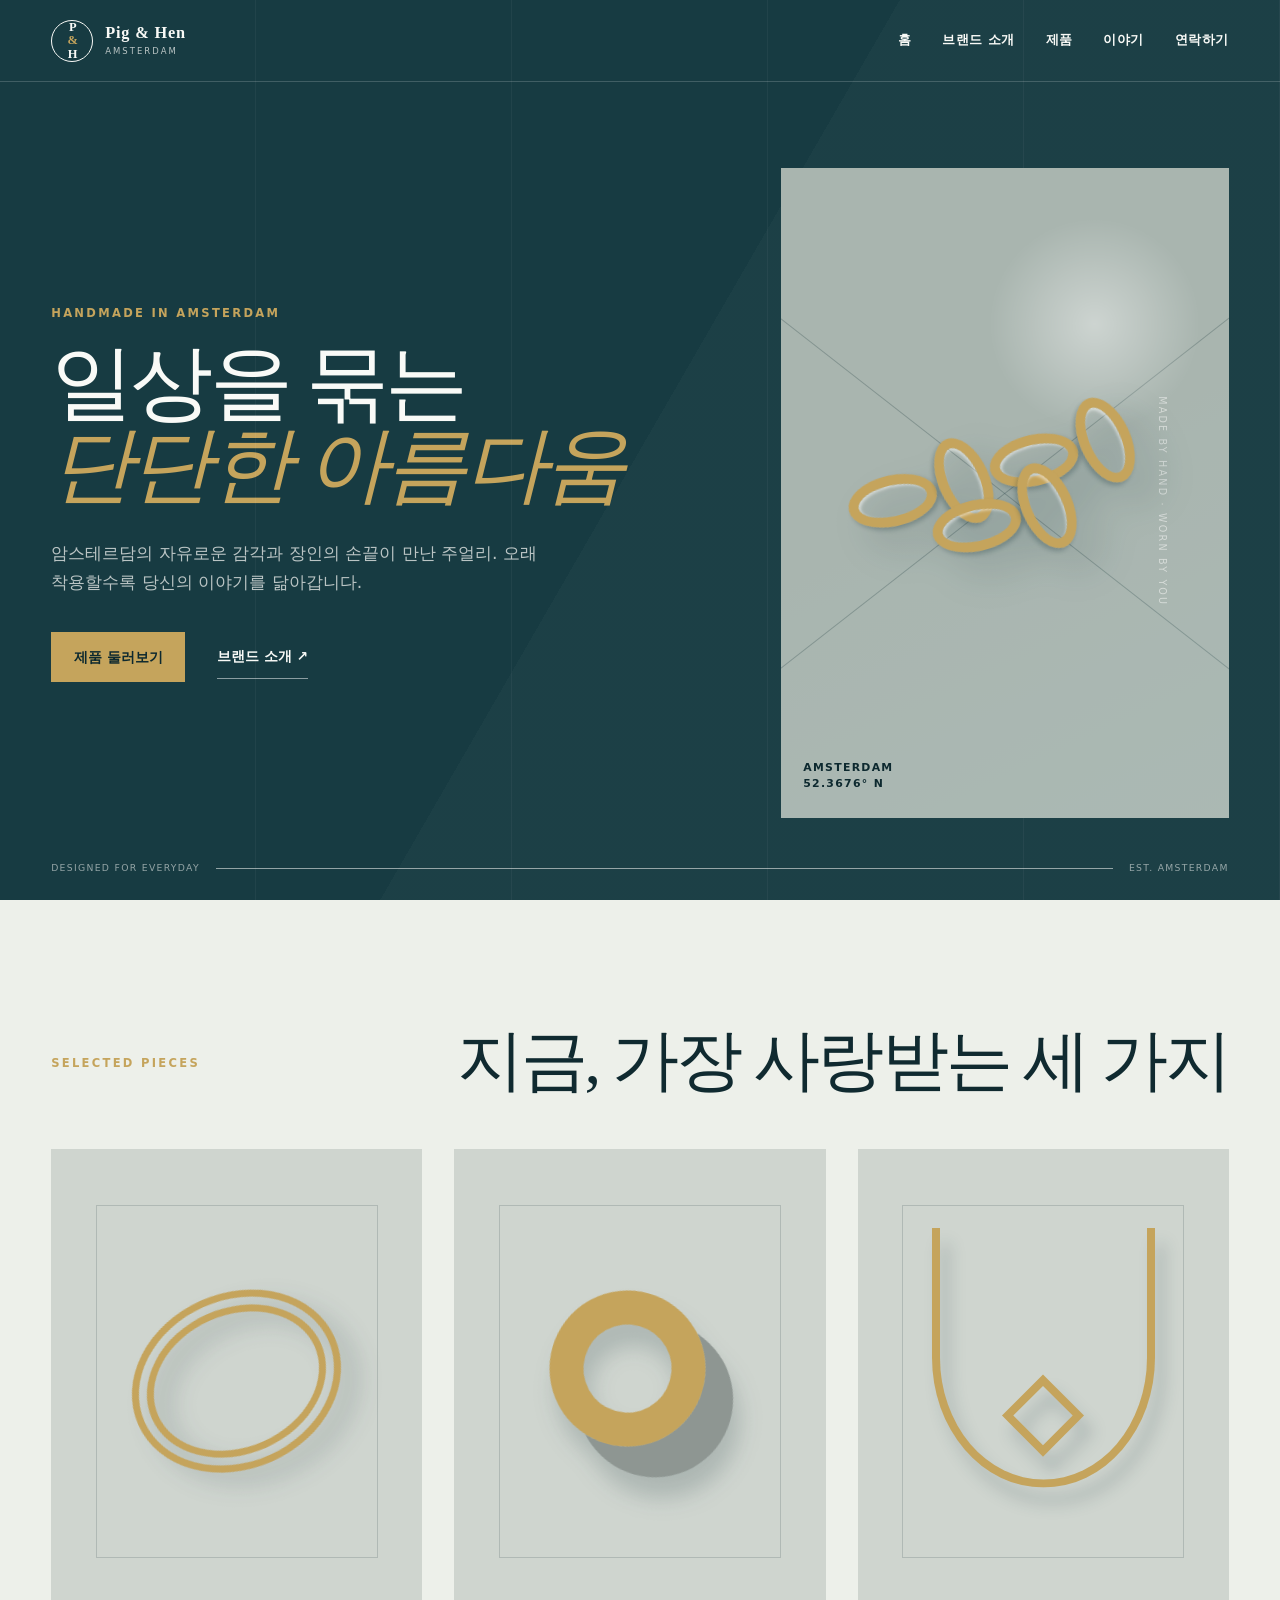
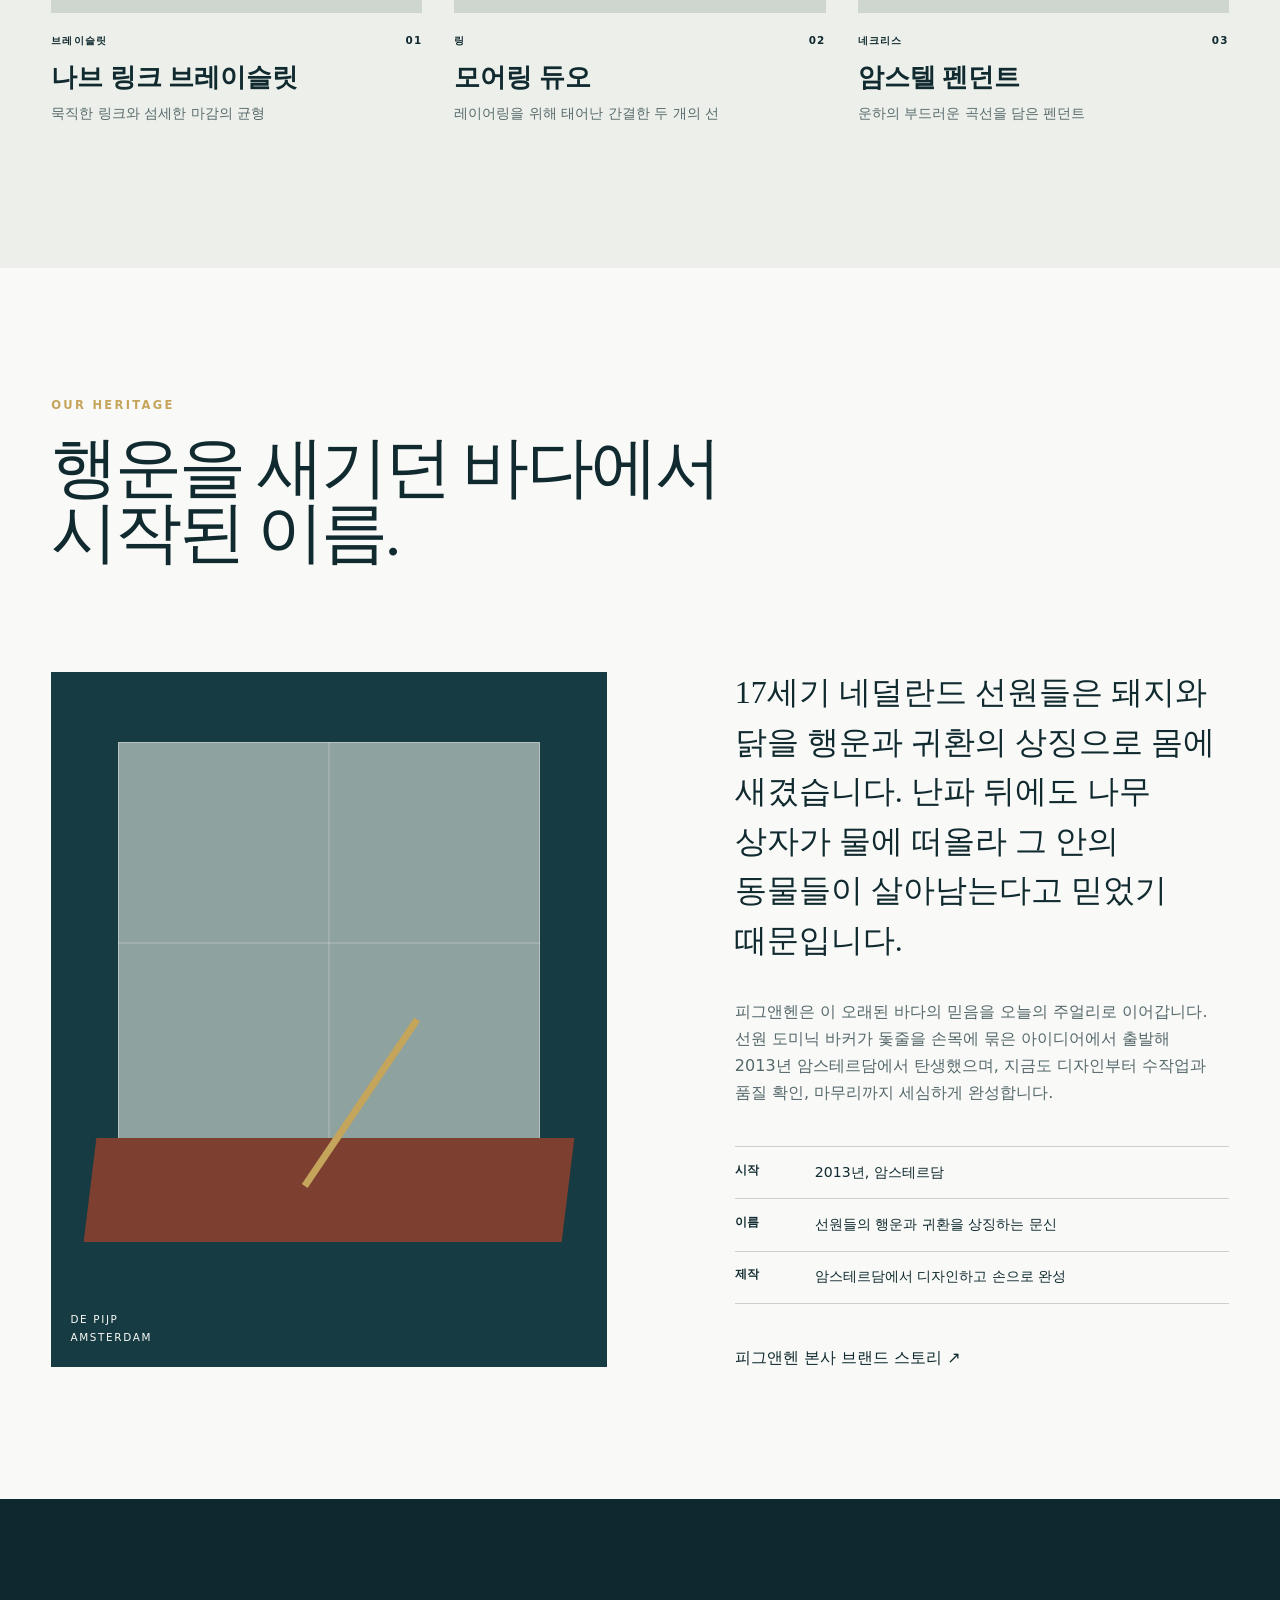
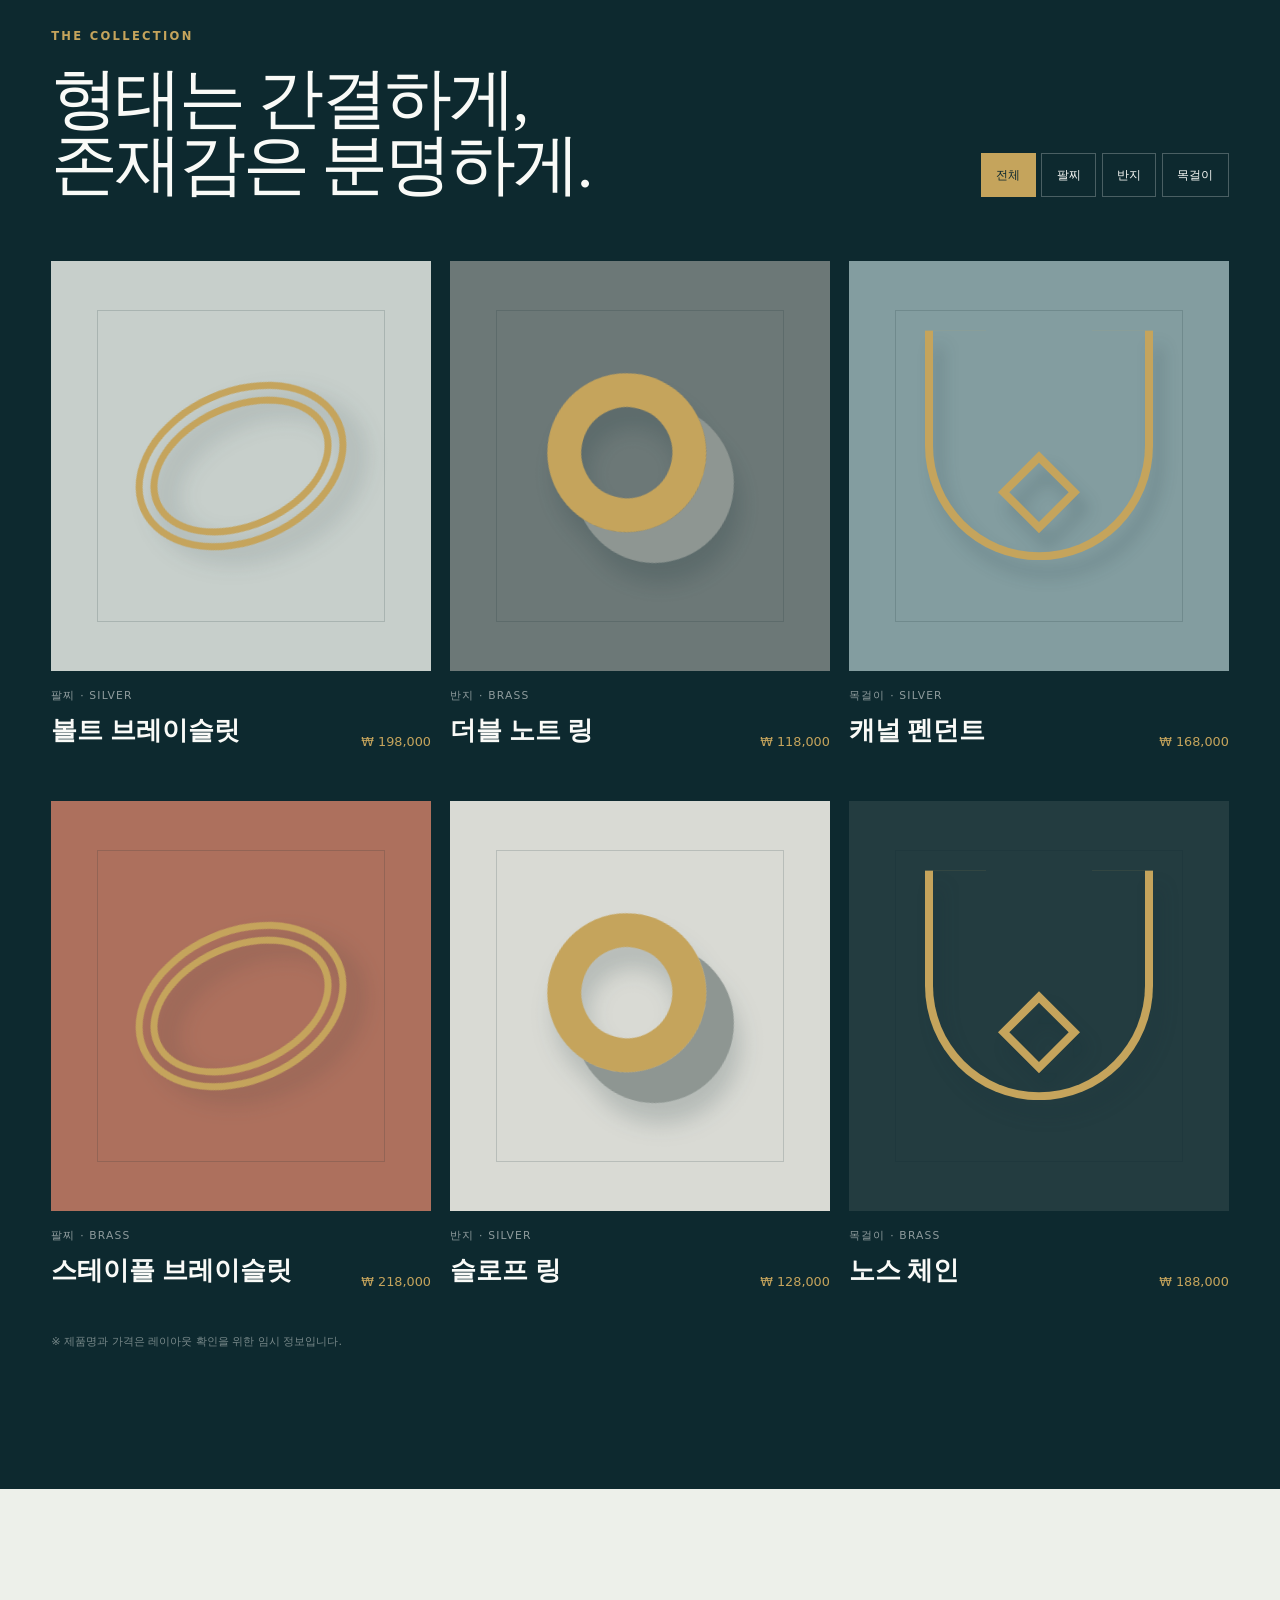
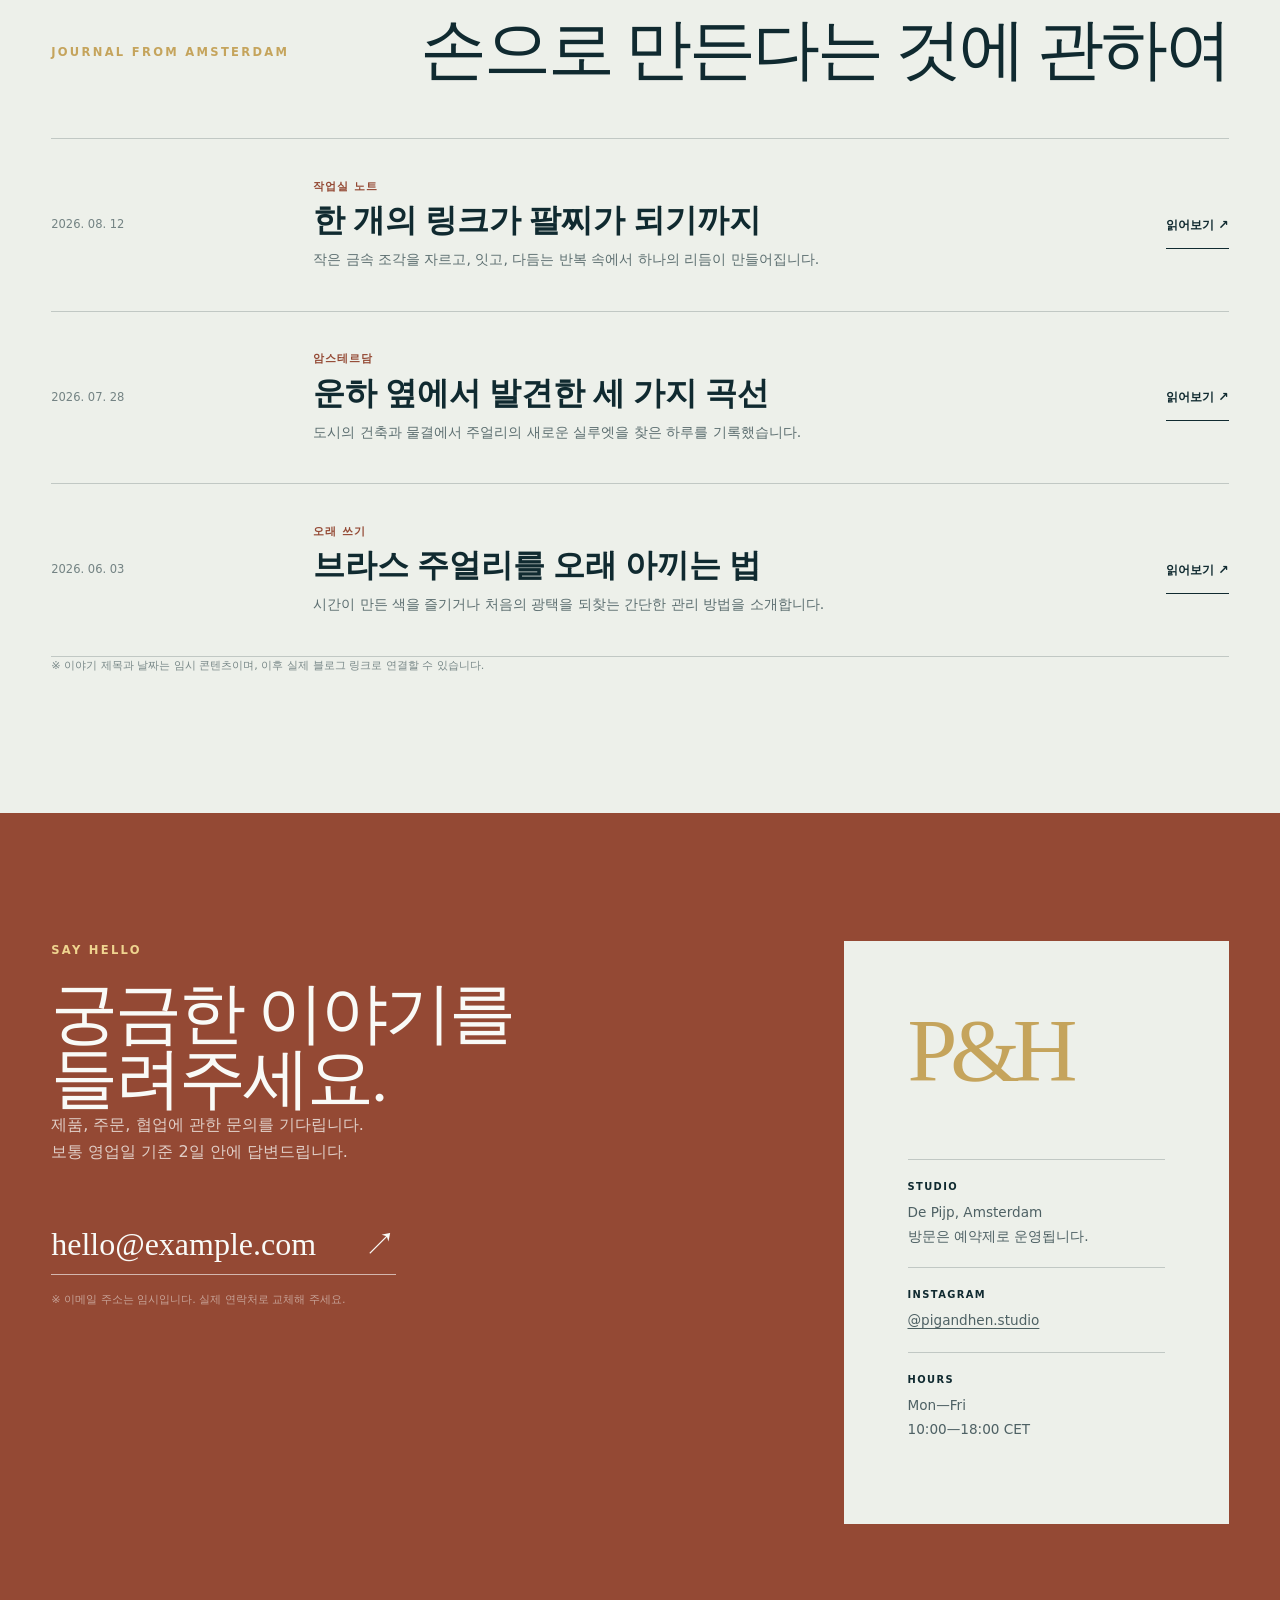
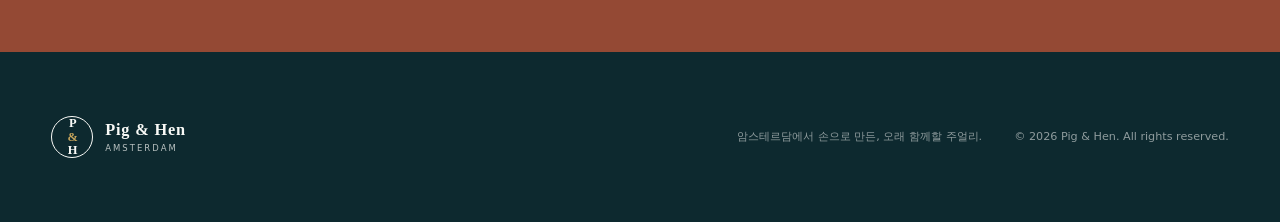
==== index.html @ 6e830e23 "Replace about section with official brand story" ====
<!doctype html>
<html lang="ko">
  <head>
    <meta charset="utf-8">
    <meta name="viewport" content="width=device-width, initial-scale=1">
    <meta name="description" content="암스테르담에서 손으로 완성하는 주얼리, 피그앤헨의 한국어 브랜드 사이트입니다.">
    <meta name="theme-color" content="#173b42">
    <title>피그앤헨 | 암스테르담 핸드메이드 주얼리</title>
    <link rel="stylesheet" href="styles.css">
    <script src="script.js" defer></script>
  </head>
  <body>
    <a class="skip-link" href="#main">본문으로 바로가기</a>

    <header class="site-header" data-header>
      <a class="brand" href="#home" aria-label="피그앤헨 홈">
        <span class="brand-mark" aria-hidden="true">P<span>&amp;</span>H</span>
        <span class="brand-copy">Pig &amp; Hen<small>Amsterdam</small></span>
      </a>

      <button class="menu-toggle" type="button" aria-expanded="false" aria-controls="primary-navigation" onclick="toggleMenu()">
        <span class="sr-only">메뉴 열기</span>
        <span aria-hidden="true"></span><span aria-hidden="true"></span>
      </button>

      <nav id="primary-navigation" class="primary-nav" aria-label="주요 메뉴">
        <a href="#home">홈</a>
        <a href="#about">브랜드 소개</a>
        <a href="#products">제품</a>
        <a href="#stories">이야기</a>
        <a href="#contact">연락하기</a>
      </nav>
    </header>

    <main id="main">
      <section id="home" class="hero" aria-labelledby="hero-title">
        <div class="hero-copy reveal">
          <p class="eyebrow">Handmade in Amsterdam</p>
          <h1 id="hero-title">일상을 묶는<br><em>단단한 아름다움</em></h1>
          <p class="hero-intro">암스테르담의 자유로운 감각과 장인의 손끝이 만난 주얼리. 오래 착용할수록 당신의 이야기를 닮아갑니다.</p>
          <div class="hero-actions">
            <a class="button button-solid" href="#products">제품 둘러보기</a>
            <a class="text-link" href="#about">브랜드 소개 <span aria-hidden="true">↗</span></a>
          </div>
        </div>

        <div class="hero-object reveal" aria-label="브라스 톤의 체인 팔찌를 형상화한 장식">
          <div class="canal-card">
            <span class="canal-line canal-line-one"></span>
            <span class="canal-line canal-line-two"></span>
            <div class="chain chain-large" aria-hidden="true">
              <i></i><i></i><i></i><i></i><i></i><i></i>
            </div>
            <p>Amsterdam<br>52.3676° N</p>
          </div>
          <p class="vertical-note" aria-hidden="true">MADE BY HAND · WORN BY YOU</p>
        </div>

        <div class="hero-foot" aria-hidden="true">
          <span>Designed for everyday</span>
          <span class="hero-rule"></span>
          <span>Est. Amsterdam</span>
        </div>
      </section>

      <section class="featured" aria-labelledby="featured-title">
        <div class="section-heading reveal">
          <p class="eyebrow">Selected pieces</p>
          <h2 id="featured-title">지금, 가장 사랑받는 세 가지</h2>
        </div>
        <div class="featured-grid">
          <article class="product-card reveal" data-category="bracelet">
            <div class="product-visual visual-bracelet" role="img" aria-label="굵은 링크 형태의 브라스 팔찌 일러스트"><span></span></div>
            <div class="product-meta"><span>브레이슬릿</span><span>01</span></div>
            <h3>나브 링크 브레이슬릿</h3>
            <p>묵직한 링크와 섬세한 마감의 균형</p>
          </article>
          <article class="product-card reveal" data-category="ring">
            <div class="product-visual visual-ring" role="img" aria-label="두 개의 금속 링이 겹쳐진 일러스트"><span></span></div>
            <div class="product-meta"><span>링</span><span>02</span></div>
            <h3>모어링 듀오</h3>
            <p>레이어링을 위해 태어난 간결한 두 개의 선</p>
          </article>
          <article class="product-card reveal" data-category="necklace">
            <div class="product-visual visual-necklace" role="img" aria-label="곡선형 펜던트 목걸이 일러스트"><span></span></div>
            <div class="product-meta"><span>네크리스</span><span>03</span></div>
            <h3>암스텔 펜던트</h3>
            <p>운하의 부드러운 곡선을 담은 펜던트</p>
          </article>
        </div>
      </section>

      <section id="about" class="about" aria-labelledby="about-title">
        <div class="about-statement reveal">
          <p class="eyebrow">Our heritage</p>
          <h2 id="about-title">행운을 새기던 바다에서<br>시작된 이름.</h2>
        </div>
        <div class="about-grid">
          <div class="maker-portrait reveal" role="img" aria-label="암스테르담 작업실을 추상화한 이미지">
            <span class="portrait-window"></span>
            <span class="portrait-table"></span>
            <span class="portrait-tool"></span>
            <p>De Pijp<br>Amsterdam</p>
          </div>
          <div class="about-copy reveal">
            <p class="lead">17세기 네덜란드 선원들은 돼지와 닭을 행운과 귀환의 상징으로 몸에 새겼습니다. 난파 뒤에도 나무 상자가 물에 떠올라 그 안의 동물들이 살아남는다고 믿었기 때문입니다.</p>
            <p>피그앤헨은 이 오래된 바다의 믿음을 오늘의 주얼리로 이어갑니다. 선원 도미닉 바커가 돛줄을 손목에 묶은 아이디어에서 출발해 2013년 암스테르담에서 탄생했으며, 지금도 디자인부터 수작업과 품질 확인, 마무리까지 세심하게 완성합니다.</p>
            <dl class="about-facts">
              <div><dt>시작</dt><dd>2013년, 암스테르담</dd></div>
              <div><dt>이름</dt><dd>선원들의 행운과 귀환을 상징하는 문신</dd></div>
              <div><dt>제작</dt><dd>암스테르담에서 디자인하고 손으로 완성</dd></div>
            </dl>
            <a class="about-source" href="https://pigandhen.asia/pages/our-world" target="_blank" rel="noopener noreferrer">피그앤헨 본사 브랜드 스토리 <span aria-hidden="true">↗</span></a>
          </div>
        </div>
      </section>

      <section id="products" class="products" aria-labelledby="products-title">
        <div class="products-top reveal">
          <div>
            <p class="eyebrow">The collection</p>
            <h2 id="products-title">형태는 간결하게,<br>존재감은 분명하게.</h2>
          </div>
          <div class="filters" role="group" aria-label="제품 종류 필터">
            <button class="filter is-active" type="button" data-filter="all" aria-pressed="true" onclick="filterProducts('all', this)">전체</button>
            <button class="filter" type="button" data-filter="bracelet" aria-pressed="false" onclick="filterProducts('bracelet', this)">팔찌</button>
            <button class="filter" type="button" data-filter="ring" aria-pressed="false" onclick="filterProducts('ring', this)">반지</button>
            <button class="filter" type="button" data-filter="necklace" aria-pressed="false" onclick="filterProducts('necklace', this)">목걸이</button>
          </div>
        </div>
        <div class="catalog" aria-live="polite">
          <article class="catalog-item reveal" data-category="bracelet">
            <div class="product-visual visual-bracelet visual-light" role="img" aria-label="실버 체인 팔찌 일러스트"><span></span></div>
            <div><p>팔찌 · Silver</p><h3>볼트 브레이슬릿</h3><span>₩ 198,000</span></div>
          </article>
          <article class="catalog-item reveal" data-category="ring">
            <div class="product-visual visual-ring visual-dark" role="img" aria-label="브라스 링 일러스트"><span></span></div>
            <div><p>반지 · Brass</p><h3>더블 노트 링</h3><span>₩ 118,000</span></div>
          </article>
          <article class="catalog-item reveal" data-category="necklace">
            <div class="product-visual visual-necklace visual-blue" role="img" aria-label="실버 펜던트 목걸이 일러스트"><span></span></div>
            <div><p>목걸이 · Silver</p><h3>캐널 펜던트</h3><span>₩ 168,000</span></div>
          </article>
          <article class="catalog-item reveal" data-category="bracelet">
            <div class="product-visual visual-bracelet visual-rust" role="img" aria-label="브라스 링크 팔찌 일러스트"><span></span></div>
            <div><p>팔찌 · Brass</p><h3>스테이플 브레이슬릿</h3><span>₩ 218,000</span></div>
          </article>
          <article class="catalog-item reveal" data-category="ring">
            <div class="product-visual visual-ring visual-mist" role="img" aria-label="실버 밴드 반지 일러스트"><span></span></div>
            <div><p>반지 · Silver</p><h3>슬로프 링</h3><span>₩ 128,000</span></div>
          </article>
          <article class="catalog-item reveal" data-category="necklace">
            <div class="product-visual visual-necklace visual-ink" role="img" aria-label="브라스 체인 목걸이 일러스트"><span></span></div>
            <div><p>목걸이 · Brass</p><h3>노스 체인</h3><span>₩ 188,000</span></div>
          </article>
        </div>
        <p class="placeholder-note catalog-note">※ 제품명과 가격은 레이아웃 확인을 위한 임시 정보입니다.</p>
      </section>

      <section id="stories" class="stories" aria-labelledby="stories-title">
        <div class="section-heading reveal">
          <p class="eyebrow">Journal from Amsterdam</p>
          <h2 id="stories-title">손으로 만든다는 것에 관하여</h2>
        </div>
        <div class="story-list">
          <article class="story reveal">
            <p class="story-date">2026. 08. 12</p>
            <div><p class="story-tag">작업실 노트</p><h3>한 개의 링크가 팔찌가 되기까지</h3><p>작은 금속 조각을 자르고, 잇고, 다듬는 반복 속에서 하나의 리듬이 만들어집니다.</p></div>
            <a href="#contact" aria-label="한 개의 링크가 팔찌가 되기까지 글 문의하기">읽어보기 <span aria-hidden="true">↗</span></a>
          </article>
          <article class="story reveal">
            <p class="story-date">2026. 07. 28</p>
            <div><p class="story-tag">암스테르담</p><h3>운하 옆에서 발견한 세 가지 곡선</h3><p>도시의 건축과 물결에서 주얼리의 새로운 실루엣을 찾은 하루를 기록했습니다.</p></div>
            <a href="#contact" aria-label="운하 옆에서 발견한 세 가지 곡선 글 문의하기">읽어보기 <span aria-hidden="true">↗</span></a>
          </article>
          <article class="story reveal">
            <p class="story-date">2026. 06. 03</p>
            <div><p class="story-tag">오래 쓰기</p><h3>브라스 주얼리를 오래 아끼는 법</h3><p>시간이 만든 색을 즐기거나 처음의 광택을 되찾는 간단한 관리 방법을 소개합니다.</p></div>
            <a href="#contact" aria-label="브라스 주얼리를 오래 아끼는 법 글 문의하기">읽어보기 <span aria-hidden="true">↗</span></a>
          </article>
        </div>
        <p class="placeholder-note">※ 이야기 제목과 날짜는 임시 콘텐츠이며, 이후 실제 블로그 링크로 연결할 수 있습니다.</p>
      </section>

      <section id="contact" class="contact" aria-labelledby="contact-title">
        <div class="contact-main reveal">
          <p class="eyebrow">Say hello</p>
          <h2 id="contact-title">궁금한 이야기를<br>들려주세요.</h2>
          <p>제품, 주문, 협업에 관한 문의를 기다립니다.<br>보통 영업일 기준 2일 안에 답변드립니다.</p>
          <a class="contact-mail" href="mailto:hello@example.com">hello@example.com <span aria-hidden="true">↗</span></a>
          <p class="placeholder-note">※ 이메일 주소는 임시입니다. 실제 연락처로 교체해 주세요.</p>
        </div>
        <aside class="contact-card reveal" aria-label="브랜드 연락처 정보">
          <p class="contact-monogram" aria-hidden="true">P&amp;H</p>
          <dl>
            <div><dt>Studio</dt><dd>De Pijp, Amsterdam<br>방문은 예약제로 운영됩니다.</dd></div>
            <div><dt>Instagram</dt><dd><a href="#contact">@pigandhen.studio</a></dd></div>
            <div><dt>Hours</dt><dd>Mon—Fri<br>10:00—18:00 CET</dd></div>
          </dl>
        </aside>
      </section>
    </main>

    <footer class="site-footer">
      <a class="brand brand-footer" href="#home"><span class="brand-mark" aria-hidden="true">P<span>&amp;</span>H</span><span class="brand-copy">Pig &amp; Hen<small>Amsterdam</small></span></a>
      <p>암스테르담에서 손으로 만든, 오래 함께할 주얼리.</p>
      <p>© <span data-year></span> Pig &amp; Hen. All rights reserved.</p>
    </footer>
  </body>
</html>
---- styles.css ----
:root {
  --ink: #102a30;
  --canal: #173b42;
  --canal-deep: #0d292f;
  --paper: #edf0ea;
  --mist: #d9dfda;
  --brass: #c5a45c;
  --rust: #944934;
  --white: #f9faf7;
  --line: rgba(16, 42, 48, .2);
  --display: "Iowan Old Style", "Palatino Linotype", "Noto Serif KR", Georgia, serif;
  --body: Pretendard, SUIT, "Noto Sans KR", "Apple SD Gothic Neo", system-ui, sans-serif;
  --page: min(1440px, 100%);
  --pad: clamp(1.25rem, 4vw, 4.5rem);
}

* { box-sizing: border-box; }
html { scroll-behavior: smooth; scrollbar-color: var(--brass) var(--paper); scrollbar-width: thin; }
body { margin: 0; background: var(--paper); color: var(--ink); font-family: var(--body); font-size: 1rem; line-height: 1.7; overflow-x: hidden; }
body::-webkit-scrollbar { width: 10px; }
body::-webkit-scrollbar-track { background: var(--paper); }
body::-webkit-scrollbar-thumb { background: var(--brass); border: 3px solid var(--paper); border-radius: 999px; }
::selection { background: var(--brass); color: var(--canal-deep); }
a { color: inherit; text-decoration: none; }
button { color: inherit; font: inherit; }
img { display: block; max-width: 100%; }
h1, h2, h3, p { margin-top: 0; }
section { scroll-margin-top: 84px; }
:focus-visible { outline: 3px solid var(--brass); outline-offset: 4px; }
.sr-only { position: absolute; width: 1px; height: 1px; padding: 0; margin: -1px; overflow: hidden; clip: rect(0, 0, 0, 0); white-space: nowrap; border: 0; }
.skip-link { position: fixed; left: 1rem; top: 1rem; z-index: 1000; padding: .7rem 1rem; background: var(--white); transform: translateY(-160%); transition: transform .2s; }
.skip-link:focus { transform: translateY(0); }

.site-header { position: fixed; inset: 0 0 auto; z-index: 100; height: 82px; display: flex; align-items: center; justify-content: space-between; gap: 2rem; padding: 0 var(--pad); color: var(--white); border-bottom: 1px solid rgba(255,255,255,.18); transition: background .3s, color .3s, height .3s, box-shadow .3s; }
.site-header.is-scrolled { height: 70px; background: rgba(237,240,234,.94); color: var(--ink); box-shadow: 0 8px 30px rgba(16,42,48,.08); backdrop-filter: blur(14px); border-color: var(--line); }
.brand { display: inline-flex; align-items: center; gap: .75rem; min-height: 48px; }
.brand-mark { width: 42px; height: 42px; display: grid; place-items: center; border: 1px solid currentColor; border-radius: 50%; font: 700 .78rem/1 var(--display); letter-spacing: -.08em; }
.brand-mark span { color: var(--brass); margin: 0 .04em; }
.brand-copy { font: 700 1.02rem/1 var(--display); letter-spacing: .05em; }
.brand-copy small { display: block; margin-top: .36rem; font: 500 .53rem/1 var(--body); text-transform: uppercase; letter-spacing: .24em; opacity: .72; }
.primary-nav { display: flex; align-items: center; gap: clamp(1.4rem, 2.4vw, 2.8rem); font-size: .82rem; font-weight: 650; letter-spacing: .04em; }
.primary-nav a { position: relative; padding: 1rem 0; }
.primary-nav a::after { content: ""; position: absolute; left: 0; right: 100%; bottom: .65rem; height: 1px; background: var(--brass); transition: right .25s; }
.primary-nav a:hover::after, .primary-nav a[aria-current="true"]::after { right: 0; }
.menu-toggle { display: none; width: 48px; height: 48px; border: 0; background: transparent; cursor: pointer; }
.menu-toggle > span:not(.sr-only) { display: block; width: 22px; height: 1px; margin: 6px auto; background: currentColor; transition: transform .25s; }

.hero { position: relative; min-height: 100svh; max-width: var(--page); margin: auto; padding: clamp(8.5rem, 13vw, 12rem) var(--pad) 5rem; display: grid; grid-template-columns: minmax(0, 1.05fr) minmax(340px, .75fr); align-items: center; gap: clamp(3rem, 8vw, 8rem); color: var(--white); background: var(--canal); overflow: hidden; }
.hero::before { content: ""; position: absolute; inset: 0; background: linear-gradient(120deg, transparent 50%, rgba(255,255,255,.025) 50%), repeating-linear-gradient(90deg, transparent 0 calc(20% - 1px), rgba(255,255,255,.045) calc(20% - 1px) 20%); pointer-events: none; }
.eyebrow { margin-bottom: 1.25rem; color: var(--brass); font-size: .72rem; font-weight: 750; letter-spacing: .2em; text-transform: uppercase; }
.hero h1, .section-heading h2, .about h2, .products h2, .contact h2 { margin-bottom: 2rem; font-family: var(--display); font-weight: 500; line-height: .98; letter-spacing: -.045em; }
.hero h1 { max-width: 750px; font-size: clamp(3.6rem, 6.5vw, 7rem); word-break: keep-all; }
.hero h1 em { color: var(--brass); font-weight: 400; }
.hero-intro { max-width: 550px; margin-bottom: 2.2rem; color: rgba(249,250,247,.72); font-size: clamp(1rem, 1.35vw, 1.2rem); word-break: keep-all; }
.hero-actions { display: flex; align-items: center; gap: 2rem; flex-wrap: wrap; }
.button { min-height: 50px; display: inline-flex; align-items: center; justify-content: center; padding: .65rem 1.35rem; border: 1px solid transparent; font-size: .85rem; font-weight: 700; cursor: pointer; transition: transform .2s, background .2s, color .2s; }
.button-solid { background: var(--brass); color: var(--canal-deep); }
.button-solid:hover { transform: translateY(-2px); background: var(--white); }
.button-solid:active { transform: translateY(0); }
.text-link { padding: .6rem 0; border-bottom: 1px solid rgba(255,255,255,.5); font-size: .85rem; font-weight: 650; transition: color .2s, border-color .2s; }
.text-link:hover { color: var(--brass); border-color: var(--brass); }
.hero-object { position: relative; justify-self: stretch; }
.canal-card { position: relative; min-height: clamp(390px, 54vw, 650px); display: flex; align-items: center; justify-content: center; overflow: hidden; background: #a9b5af; color: var(--canal-deep); }
.canal-card::after { content: ""; position: absolute; inset: 0; background: radial-gradient(circle at 70% 24%, rgba(255,255,255,.42), transparent 18%), linear-gradient(155deg, transparent 45%, rgba(23,59,66,.22)); mix-blend-mode: screen; }
.canal-card > p { position: absolute; left: 1.4rem; bottom: 1rem; z-index: 2; font: 700 .68rem/1.45 var(--body); letter-spacing: .12em; text-transform: uppercase; }
.canal-line { position: absolute; z-index: 0; width: 140%; height: 1px; background: rgba(16,42,48,.24); transform: rotate(-38deg); }
.canal-line-two { transform: rotate(38deg); }
.chain { z-index: 1; width: 72%; display: flex; flex-wrap: wrap; justify-content: center; transform: rotate(-16deg); filter: drop-shadow(16px 24px 18px rgba(13,41,47,.23)); }
.chain i { width: clamp(58px, 7vw, 105px); height: clamp(32px, 4vw, 58px); margin: -2px -8px; border: clamp(7px, .8vw, 12px) solid var(--brass); border-radius: 50%; transform: rotate(calc(var(--n, 1) * 3deg)); box-shadow: inset 2px 2px 3px rgba(255,255,255,.5), 2px 3px 4px rgba(16,42,48,.25); }
.chain i:nth-child(even) { transform: rotate(82deg); }
.vertical-note { position: absolute; right: -2.4rem; top: 50%; margin: 0; color: rgba(249,250,247,.55); font-size: .6rem; letter-spacing: .23em; transform: rotate(90deg); }
.hero-foot { position: absolute; left: var(--pad); right: var(--pad); bottom: 1.5rem; display: flex; align-items: center; gap: 1rem; font-size: .58rem; letter-spacing: .14em; text-transform: uppercase; opacity: .55; }
.hero-rule { height: 1px; flex: 1; background: currentColor; }

.featured, .products, .stories { max-width: var(--page); margin: auto; padding: clamp(6rem, 10vw, 10rem) var(--pad); }
.section-heading { display: flex; align-items: end; justify-content: space-between; gap: 2rem; margin-bottom: 3.5rem; }
.section-heading h2, .about h2, .products h2, .contact h2 { max-width: 830px; margin-bottom: 0; font-size: clamp(2.5rem, 5.2vw, 5.2rem); }
.featured-grid { display: grid; grid-template-columns: repeat(3, 1fr); gap: clamp(1rem, 2.5vw, 2.5rem); }
.product-card h3, .catalog-item h3 { margin: .35rem 0 .15rem; font-family: var(--display); font-size: clamp(1.25rem, 2vw, 1.65rem); font-weight: 600; }
.product-card > p { color: rgba(16,42,48,.67); font-size: .88rem; }
.product-meta { display: flex; justify-content: space-between; margin-top: 1.2rem; font-size: .65rem; font-weight: 750; letter-spacing: .12em; text-transform: uppercase; }
.product-visual { position: relative; aspect-ratio: 4 / 5; display: grid; place-items: center; overflow: hidden; background: #cfd5cf; }
.product-visual::before { content: ""; position: absolute; inset: 12%; border: 1px solid rgba(16,42,48,.16); }
.visual-bracelet span { width: 58%; height: 38%; border: 22px double var(--brass); border-radius: 50%; transform: rotate(-24deg); filter: drop-shadow(12px 18px 11px rgba(16,42,48,.22)); }
.visual-ring span { width: 42%; aspect-ratio: 1; border: clamp(18px, 3vw, 34px) solid var(--brass); border-radius: 50%; box-shadow: 35px 22px 0 -14px transparent, 35px 22px 0 0 #8e9692; transform: translate(-8%, -8%) rotate(16deg); filter: drop-shadow(12px 18px 11px rgba(16,42,48,.18)); }
.visual-necklace span { width: 60%; height: 56%; border: 8px solid var(--brass); border-top: 0; border-radius: 0 0 50% 50%; transform: translateY(-9%); filter: drop-shadow(9px 16px 8px rgba(16,42,48,.2)); }
.visual-necklace span::after { content: ""; position: absolute; left: 50%; bottom: 14%; width: 42px; aspect-ratio: 1; border: 8px solid var(--brass); transform: translateX(-50%) rotate(45deg); }

.about { max-width: var(--page); margin: auto; padding: clamp(6rem, 10vw, 10rem) var(--pad); background: var(--white); }
.about-statement { margin-bottom: clamp(3rem, 8vw, 7rem); }
.about-grid { display: grid; grid-template-columns: minmax(280px, .9fr) minmax(300px, .8fr); gap: clamp(3rem, 10vw, 10rem); align-items: center; }
.maker-portrait { position: relative; aspect-ratio: 4 / 5; overflow: hidden; background: var(--canal); }
.portrait-window { position: absolute; inset: 10% 12% 32%; border: 1px solid rgba(255,255,255,.35); background: linear-gradient(90deg, transparent 49.7%, rgba(255,255,255,.25) 50%, transparent 50.3%), linear-gradient(transparent 49.7%, rgba(255,255,255,.25) 50%, transparent 50.3%), #8ea2a0; }
.portrait-table { position: absolute; left: 7%; right: 7%; bottom: 18%; height: 15%; background: #7d3f2f; transform: skewX(-7deg); }
.portrait-tool { position: absolute; left: 45%; bottom: 26%; width: 7px; height: 29%; background: var(--brass); transform: rotate(34deg); transform-origin: bottom; }
.maker-portrait p { position: absolute; left: 1.2rem; bottom: .6rem; color: var(--white); font-size: .65rem; letter-spacing: .16em; text-transform: uppercase; }
.about-copy .lead { font: 500 clamp(1.45rem, 2.5vw, 2.15rem)/1.55 var(--display); word-break: keep-all; }
.about-copy > p:not(.lead) { color: rgba(16,42,48,.7); word-break: keep-all; }
.about-facts { margin: 2.5rem 0; border-top: 1px solid var(--line); }
.about-facts div { display: grid; grid-template-columns: 5rem 1fr; padding: .85rem 0; border-bottom: 1px solid var(--line); }
.about-facts dt { font-size: .72rem; font-weight: 750; }
.about-facts dd { margin: 0; font-size: .88rem; }
.placeholder-note { color: rgba(16,42,48,.52) !important; font-size: .7rem !important; line-height: 1.55; }

.products { background: var(--canal-deep); color: var(--white); }
.products-top { display: flex; justify-content: space-between; align-items: end; gap: 3rem; margin-bottom: 4rem; }
.filters { display: flex; gap: .35rem; flex-wrap: wrap; }
.filter { min-height: 44px; padding: .55rem .9rem; border: 1px solid rgba(255,255,255,.25); background: transparent; color: var(--white); font-size: .78rem; cursor: pointer; transition: background .2s, color .2s, border-color .2s; }
.filter:hover, .filter.is-active { background: var(--brass); color: var(--canal-deep); border-color: var(--brass); }
.catalog { display: grid; grid-template-columns: repeat(3, 1fr); gap: 3rem 1.2rem; }
.catalog-item { transition: opacity .25s, transform .25s; }
.catalog-item.is-hidden { display: none; }
.catalog-item .product-visual { aspect-ratio: 1 / 1.08; }
.catalog-item > div:last-child { display: grid; grid-template-columns: 1fr auto; align-items: end; gap: 0 1rem; padding-top: 1rem; }
.catalog-item p { grid-column: 1 / -1; margin: 0; color: rgba(249,250,247,.55); font-size: .67rem; letter-spacing: .11em; text-transform: uppercase; }
.catalog-item h3 { margin: .25rem 0 0; }
.catalog-item > div > span { color: var(--brass); font-size: .8rem; white-space: nowrap; }
.visual-light { background: #c7cfcb; }.visual-dark { background: #6c7877; }.visual-blue { background: #839da0; }.visual-rust { background: #ad705d; }.visual-mist { background: #d9dad4; }.visual-ink { background: #233c40; }
.catalog-note { margin-top: 2.5rem; color: rgba(249,250,247,.45) !important; }

.stories { background: var(--paper); }
.story-list { border-top: 1px solid var(--line); }
.story { display: grid; grid-template-columns: minmax(100px, .28fr) minmax(0, 1fr) auto; gap: 2rem; align-items: center; padding: 2.4rem 0; border-bottom: 1px solid var(--line); }
.story-date { margin: 0; color: rgba(16,42,48,.55); font-size: .72rem; }
.story-tag { margin: 0 0 .3rem; color: var(--rust); font-size: .66rem; font-weight: 750; letter-spacing: .1em; }
.story h3 { margin: 0 0 .5rem; font: 600 clamp(1.35rem, 2.5vw, 2rem)/1.25 var(--display); }
.story div > p:last-child { max-width: 620px; margin: 0; color: rgba(16,42,48,.65); font-size: .88rem; }
.story > a { align-self: center; padding: .8rem 0; border-bottom: 1px solid currentColor; font-size: .78rem; font-weight: 700; }
.story > a:hover { color: var(--rust); }

.contact { max-width: var(--page); margin: auto; padding: clamp(6rem, 10vw, 10rem) var(--pad); display: grid; grid-template-columns: minmax(0, 1fr) minmax(290px, .58fr); gap: clamp(3rem, 10vw, 10rem); color: var(--white); background: var(--rust); }
.contact-main > p:not(.eyebrow, .placeholder-note) { color: rgba(249,250,247,.75); word-break: keep-all; }
.contact .eyebrow { color: #efd48f; }
.contact-mail { display: inline-flex; gap: 3rem; margin-top: 2rem; padding: .7rem 0; border-bottom: 1px solid rgba(255,255,255,.6); font: 500 clamp(1.25rem, 2.5vw, 2rem)/1.2 var(--display); }
.contact-mail:hover { color: #efd48f; border-color: #efd48f; }
.contact .placeholder-note { margin-top: 1rem; color: rgba(249,250,247,.5) !important; }
.contact-card { padding: clamp(2rem, 5vw, 4rem); background: var(--paper); color: var(--ink); }
.contact-monogram { margin-bottom: 4rem; color: var(--brass); font: 500 clamp(4rem, 7vw, 7rem)/1 var(--display); letter-spacing: -.08em; }
.contact-card dl { margin: 0; }
.contact-card dl div { padding: 1.2rem 0; border-top: 1px solid var(--line); }
.contact-card dt { margin-bottom: .35rem; font-size: .62rem; font-weight: 800; letter-spacing: .14em; text-transform: uppercase; }
.contact-card dd { margin: 0; color: rgba(16,42,48,.72); font-size: .85rem; }
.contact-card a { text-decoration: underline; text-underline-offset: 3px; }

.site-footer { max-width: var(--page); margin: auto; min-height: 170px; display: grid; grid-template-columns: 1fr auto auto; align-items: center; gap: 2rem; padding: 2.5rem var(--pad); background: var(--canal-deep); color: var(--white); }
.brand-footer { width: max-content; }
.site-footer > p { margin: 0; color: rgba(249,250,247,.55); font-size: .7rem; }

.reveal { opacity: 0; transform: translateY(24px); transition: opacity .7s ease, transform .7s ease; }
.reveal.is-visible { opacity: 1; transform: none; }

@media (max-width: 900px) {
  .site-header { height: 70px; }
  .menu-toggle { display: block; z-index: 2; }
  .menu-toggle[aria-expanded="true"] > span:nth-of-type(2) { transform: translateY(3.5px) rotate(45deg); }
  .menu-toggle[aria-expanded="true"] > span:nth-of-type(3) { transform: translateY(-3.5px) rotate(-45deg); }
  .primary-nav { position: fixed; inset: 0; display: flex; flex-direction: column; justify-content: center; gap: 1rem; padding: 5rem 2rem; background: var(--canal-deep); color: var(--white); font: 500 clamp(2rem, 9vw, 3.5rem)/1.1 var(--display); transform: translateX(100%); visibility: hidden; transition: transform .35s, visibility .35s; }
  .primary-nav.is-open { transform: none; visibility: visible; }
  .primary-nav a { padding: .5rem; }
  .primary-nav a::after { bottom: .2rem; }
  .hero { grid-template-columns: 1fr; min-height: auto; padding-top: 8rem; }
  .hero-copy { padding-top: 2rem; }
  .hero h1 { font-size: clamp(3.4rem, 12vw, 6.4rem); }
  .hero-object { width: min(540px, 92%); justify-self: end; }
  .vertical-note { display: none; }
  .featured-grid { grid-template-columns: repeat(2, 1fr); }
  .featured-grid .product-card:last-child { grid-column: 2; }
  .about-grid { gap: 3rem; }
  .products-top { align-items: start; flex-direction: column; }
  .catalog { grid-template-columns: repeat(2, 1fr); }
  .contact { grid-template-columns: 1fr; }
  .contact-card { max-width: 540px; }
  .site-footer { grid-template-columns: 1fr 1fr; }
  .site-footer > p:first-of-type { display: none; }
  .site-footer > p:last-child { text-align: right; }
}

@media (max-width: 620px) {
  :root { --pad: 1.25rem; }
  .brand-copy { font-size: .92rem; }
  .hero { padding-bottom: 4rem; }
  .hero h1 { font-size: clamp(2.9rem, 12.5vw, 4.8rem); }
  .hero-intro { max-width: 30ch; }
  .hero-actions { align-items: start; flex-direction: column; gap: .9rem; }
  .canal-card { min-height: 410px; }
  .hero-foot { display: none; }
  .section-heading { align-items: start; flex-direction: column; }
  .featured-grid, .catalog, .about-grid { grid-template-columns: 1fr; }
  .featured-grid .product-card:last-child { grid-column: auto; }
  .product-card + .product-card { margin-top: 2rem; }
  .maker-portrait { width: min(100%, 420px); }
  .catalog { gap: 3rem; }
  .filters { width: 100%; }
  .filter { flex: 1; padding-inline: .55rem; }
  .story { grid-template-columns: 1fr auto; gap: .6rem 1.5rem; padding: 2rem 0; }
  .story-date { grid-column: 1 / -1; }
  .story > a { grid-column: 2; grid-row: 2; white-space: nowrap; }
  .contact-mail { gap: 1rem; font-size: 1.15rem; }
  .site-footer { grid-template-columns: 1fr; justify-items: start; }
  .site-footer > p:last-child { text-align: left; }
}

@media (prefers-reduced-motion: reduce) {
  html { scroll-behavior: auto; }
  *, *::before, *::after { scroll-behavior: auto !important; transition-duration: .01ms !important; animation-duration: .01ms !important; animation-iteration-count: 1 !important; }
  .reveal { opacity: 1; transform: none; }
}

@media (forced-colors: active) {
  html { scrollbar-color: auto; }
  .product-visual, .canal-card, .maker-portrait, .contact-card { border: 1px solid CanvasText; }
}
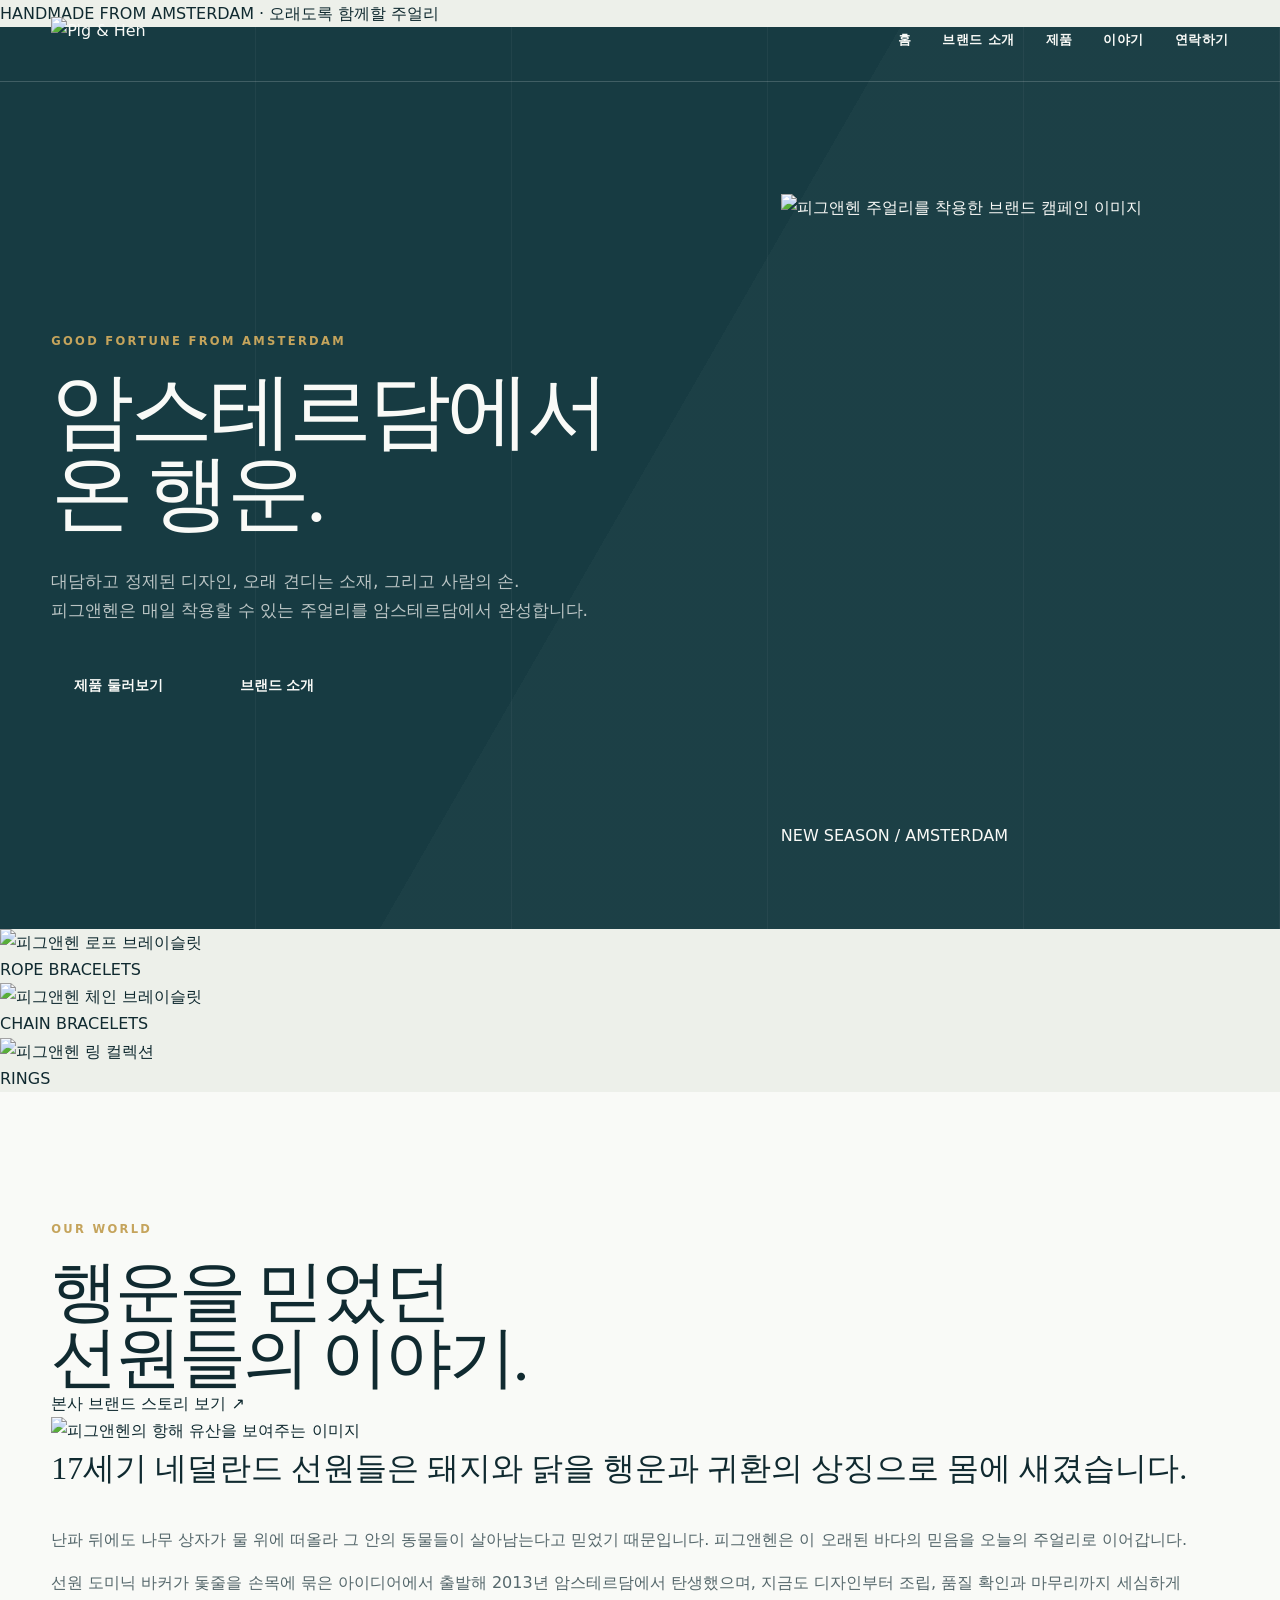
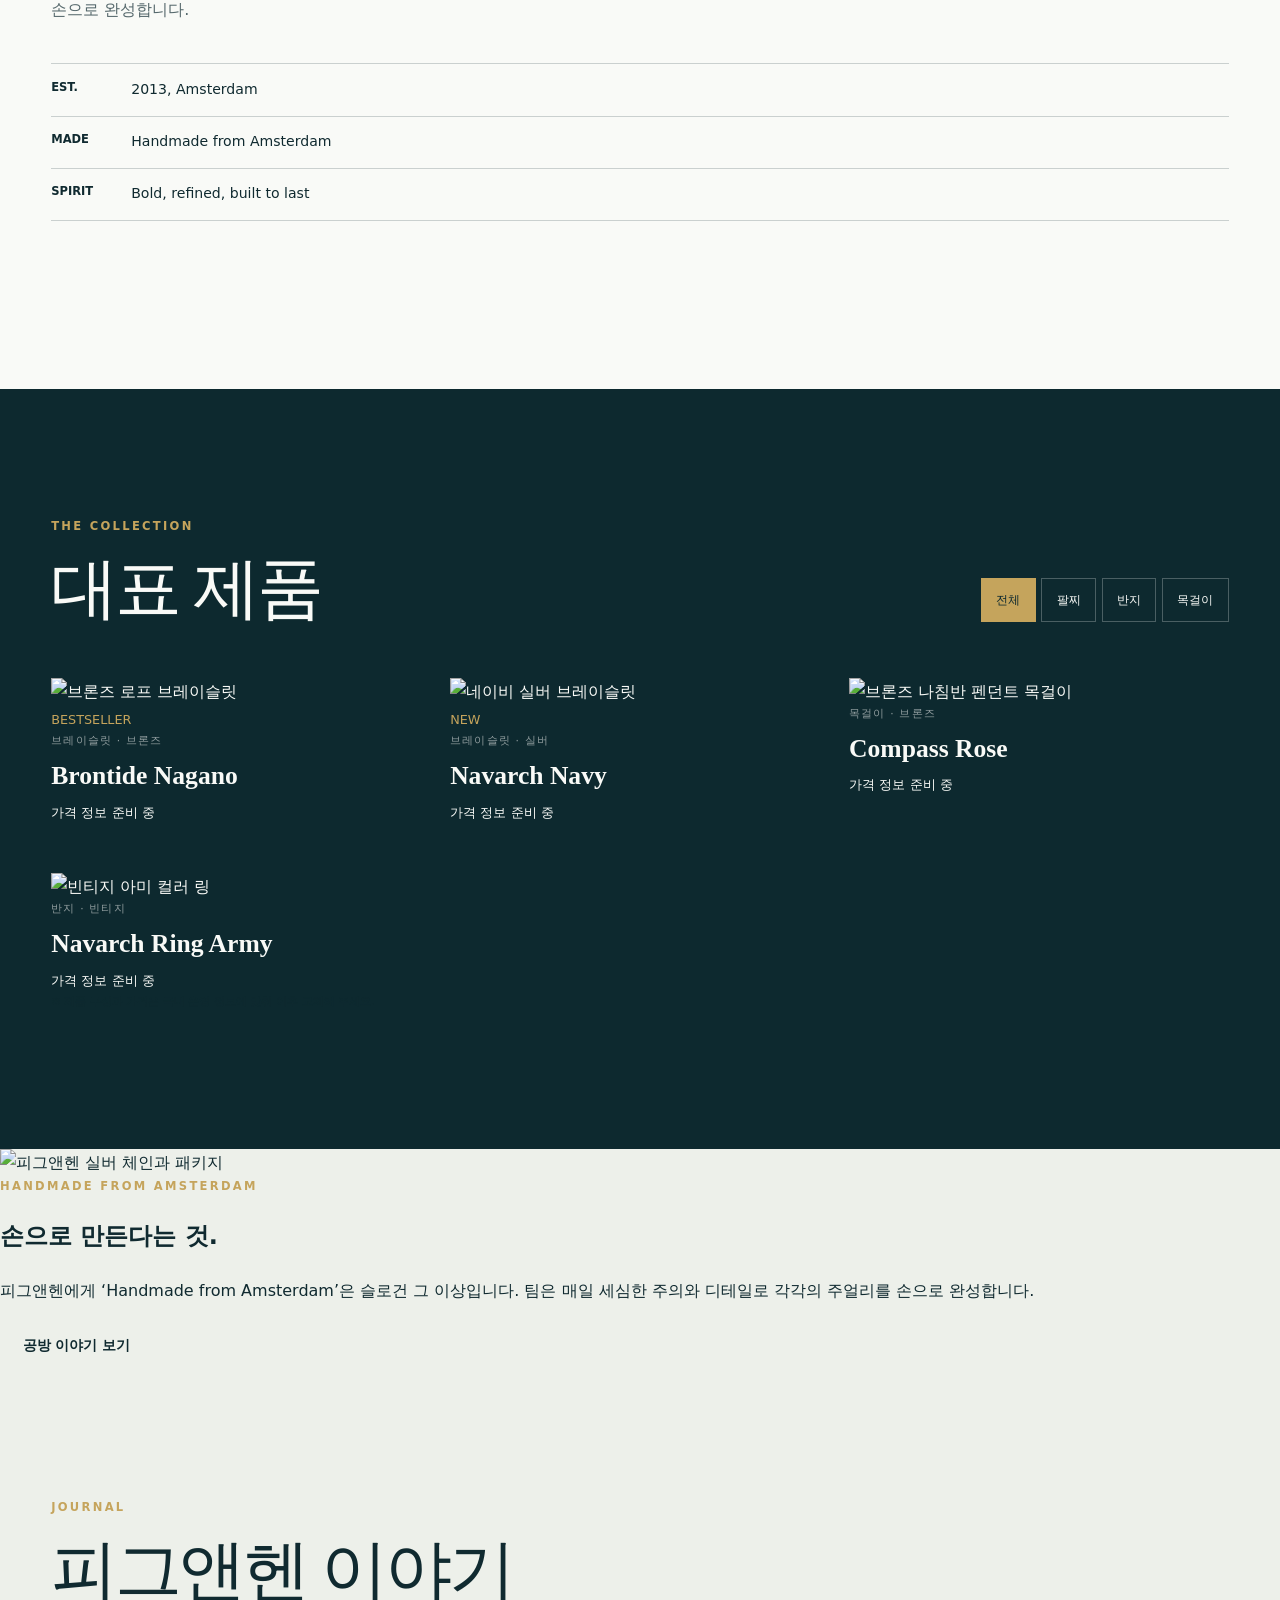
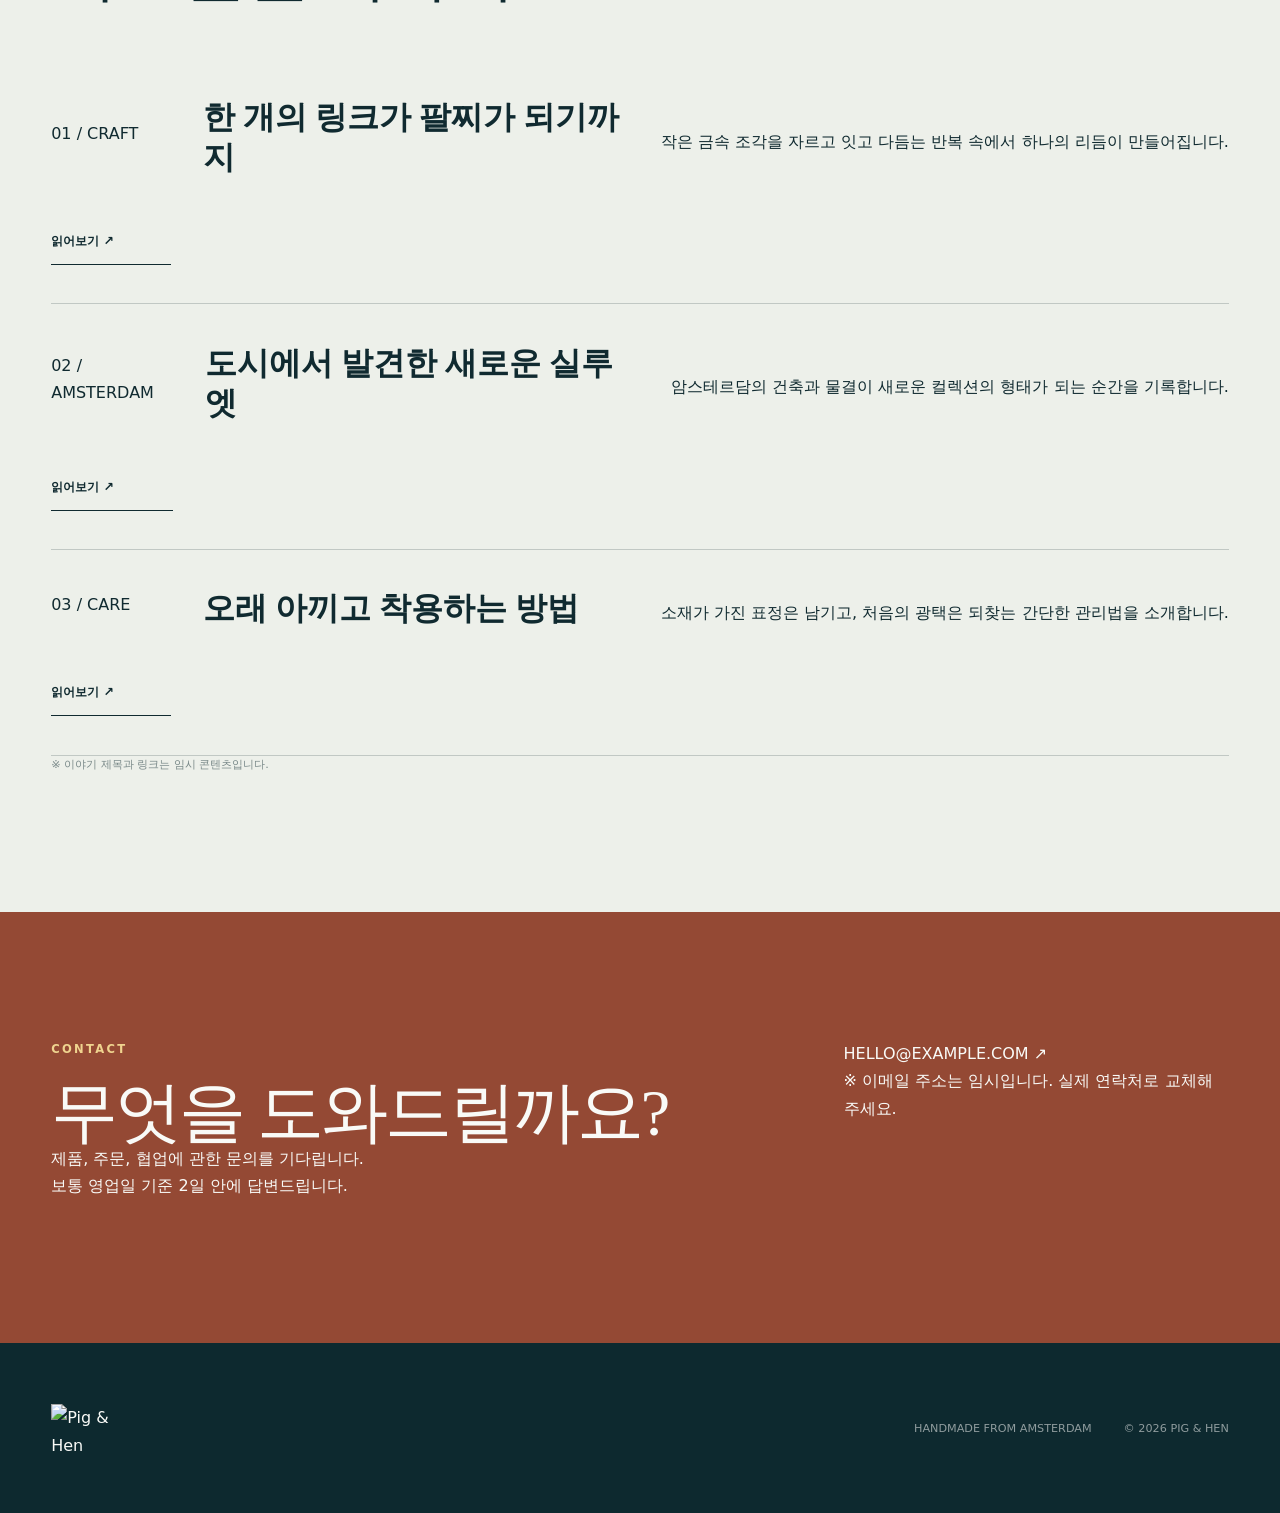
==== commit 7ce419e2: "Redesign site to match Pig and Hen brand" ====
--- a/index.html
+++ b/index.html
@@ -4,207 +4,77 @@
     <meta charset="utf-8">
     <meta name="viewport" content="width=device-width, initial-scale=1">
     <meta name="description" content="암스테르담에서 손으로 완성하는 주얼리, 피그앤헨의 한국어 브랜드 사이트입니다.">
-    <meta name="theme-color" content="#173b42">
+    <meta name="theme-color" content="#0a0a0a">
     <title>피그앤헨 | 암스테르담 핸드메이드 주얼리</title>
+    <link rel="preconnect" href="https://pigandhen.asia">
     <link rel="stylesheet" href="styles.css">
     <script src="script.js" defer></script>
   </head>
   <body>
     <a class="skip-link" href="#main">본문으로 바로가기</a>
-
+    <div class="announcement">HANDMADE FROM AMSTERDAM · 오래도록 함께할 주얼리</div>
     <header class="site-header" data-header>
-      <a class="brand" href="#home" aria-label="피그앤헨 홈">
-        <span class="brand-mark" aria-hidden="true">P<span>&amp;</span>H</span>
-        <span class="brand-copy">Pig &amp; Hen<small>Amsterdam</small></span>
-      </a>
-
-      <button class="menu-toggle" type="button" aria-expanded="false" aria-controls="primary-navigation" onclick="toggleMenu()">
-        <span class="sr-only">메뉴 열기</span>
-        <span aria-hidden="true"></span><span aria-hidden="true"></span>
-      </button>
-
-      <nav id="primary-navigation" class="primary-nav" aria-label="주요 메뉴">
-        <a href="#home">홈</a>
-        <a href="#about">브랜드 소개</a>
-        <a href="#products">제품</a>
-        <a href="#stories">이야기</a>
-        <a href="#contact">연락하기</a>
-      </nav>
+      <a class="brand" href="#home" aria-label="피그앤헨 홈"><img src="https://pigandhen.asia/cdn/shop/files/pigandhen.svg?height=96&amp;v=1768827091" width="222" height="48" alt="Pig &amp; Hen"></a>
+      <button class="menu-toggle" type="button" aria-expanded="false" aria-controls="primary-navigation" onclick="toggleMenu()"><span class="sr-only">메뉴 열기</span><span aria-hidden="true"></span><span aria-hidden="true"></span></button>
+      <nav id="primary-navigation" class="primary-nav" aria-label="주요 메뉴"><a href="#home">홈</a><a href="#about">브랜드 소개</a><a href="#products">제품</a><a href="#stories">이야기</a><a href="#contact">연락하기</a></nav>
     </header>
 
     <main id="main">
       <section id="home" class="hero" aria-labelledby="hero-title">
         <div class="hero-copy reveal">
-          <p class="eyebrow">Handmade in Amsterdam</p>
-          <h1 id="hero-title">일상을 묶는<br><em>단단한 아름다움</em></h1>
-          <p class="hero-intro">암스테르담의 자유로운 감각과 장인의 손끝이 만난 주얼리. 오래 착용할수록 당신의 이야기를 닮아갑니다.</p>
-          <div class="hero-actions">
-            <a class="button button-solid" href="#products">제품 둘러보기</a>
-            <a class="text-link" href="#about">브랜드 소개 <span aria-hidden="true">↗</span></a>
-          </div>
+          <p class="eyebrow">Good fortune from Amsterdam</p>
+          <h1 id="hero-title">암스테르담에서<br>온 행운.</h1>
+          <p class="hero-intro">대담하고 정제된 디자인, 오래 견디는 소재, 그리고 사람의 손. 피그앤헨은 매일 착용할 수 있는 주얼리를 암스테르담에서 완성합니다.</p>
+          <div class="hero-actions"><a class="button button-dark" href="#products">제품 둘러보기</a><a class="button button-outline" href="#about">브랜드 소개</a></div>
         </div>
-
-        <div class="hero-object reveal" aria-label="브라스 톤의 체인 팔찌를 형상화한 장식">
-          <div class="canal-card">
-            <span class="canal-line canal-line-one"></span>
-            <span class="canal-line canal-line-two"></span>
-            <div class="chain chain-large" aria-hidden="true">
-              <i></i><i></i><i></i><i></i><i></i><i></i>
-            </div>
-            <p>Amsterdam<br>52.3676° N</p>
-          </div>
-          <p class="vertical-note" aria-hidden="true">MADE BY HAND · WORN BY YOU</p>
-        </div>
-
-        <div class="hero-foot" aria-hidden="true">
-          <span>Designed for everyday</span>
-          <span class="hero-rule"></span>
-          <span>Est. Amsterdam</span>
-        </div>
+        <div class="hero-media reveal"><img src="https://pigandhen.asia/cdn/shop/files/pigandhen-seo-image.jpg?v=1779277950" alt="피그앤헨 주얼리를 착용한 브랜드 캠페인 이미지" width="1200" height="628" fetchpriority="high"><span>NEW SEASON / AMSTERDAM</span></div>
       </section>
 
-      <section class="featured" aria-labelledby="featured-title">
-        <div class="section-heading reveal">
-          <p class="eyebrow">Selected pieces</p>
-          <h2 id="featured-title">지금, 가장 사랑받는 세 가지</h2>
-        </div>
-        <div class="featured-grid">
-          <article class="product-card reveal" data-category="bracelet">
-            <div class="product-visual visual-bracelet" role="img" aria-label="굵은 링크 형태의 브라스 팔찌 일러스트"><span></span></div>
-            <div class="product-meta"><span>브레이슬릿</span><span>01</span></div>
-            <h3>나브 링크 브레이슬릿</h3>
-            <p>묵직한 링크와 섬세한 마감의 균형</p>
-          </article>
-          <article class="product-card reveal" data-category="ring">
-            <div class="product-visual visual-ring" role="img" aria-label="두 개의 금속 링이 겹쳐진 일러스트"><span></span></div>
-            <div class="product-meta"><span>링</span><span>02</span></div>
-            <h3>모어링 듀오</h3>
-            <p>레이어링을 위해 태어난 간결한 두 개의 선</p>
-          </article>
-          <article class="product-card reveal" data-category="necklace">
-            <div class="product-visual visual-necklace" role="img" aria-label="곡선형 펜던트 목걸이 일러스트"><span></span></div>
-            <div class="product-meta"><span>네크리스</span><span>03</span></div>
-            <h3>암스텔 펜던트</h3>
-            <p>운하의 부드러운 곡선을 담은 펜던트</p>
-          </article>
-        </div>
+      <section class="category-strip" aria-label="대표 제품 카테고리">
+        <a class="category-card reveal" href="#products"><img src="https://pigandhen.asia/cdn/shop/files/Rope_men.jpg?v=1787810367&amp;width=900" alt="피그앤헨 로프 브레이슬릿" loading="lazy"><span>ROPE BRACELETS</span></a>
+        <a class="category-card reveal" href="#products"><img src="https://pigandhen.asia/cdn/shop/files/Chain_men_1.jpg?v=1787810367&amp;width=900" alt="피그앤헨 체인 브레이슬릿" loading="lazy"><span>CHAIN BRACELETS</span></a>
+        <a class="category-card reveal" href="#products"><img src="https://pigandhen.asia/cdn/shop/files/ring-menu-banner.jpg?v=1776780249&amp;width=900" alt="피그앤헨 링 컬렉션" loading="lazy"><span>RINGS</span></a>
       </section>
 
       <section id="about" class="about" aria-labelledby="about-title">
-        <div class="about-statement reveal">
-          <p class="eyebrow">Our heritage</p>
-          <h2 id="about-title">행운을 새기던 바다에서<br>시작된 이름.</h2>
-        </div>
-        <div class="about-grid">
-          <div class="maker-portrait reveal" role="img" aria-label="암스테르담 작업실을 추상화한 이미지">
-            <span class="portrait-window"></span>
-            <span class="portrait-table"></span>
-            <span class="portrait-tool"></span>
-            <p>De Pijp<br>Amsterdam</p>
-          </div>
-          <div class="about-copy reveal">
-            <p class="lead">17세기 네덜란드 선원들은 돼지와 닭을 행운과 귀환의 상징으로 몸에 새겼습니다. 난파 뒤에도 나무 상자가 물에 떠올라 그 안의 동물들이 살아남는다고 믿었기 때문입니다.</p>
-            <p>피그앤헨은 이 오래된 바다의 믿음을 오늘의 주얼리로 이어갑니다. 선원 도미닉 바커가 돛줄을 손목에 묶은 아이디어에서 출발해 2013년 암스테르담에서 탄생했으며, 지금도 디자인부터 수작업과 품질 확인, 마무리까지 세심하게 완성합니다.</p>
-            <dl class="about-facts">
-              <div><dt>시작</dt><dd>2013년, 암스테르담</dd></div>
-              <div><dt>이름</dt><dd>선원들의 행운과 귀환을 상징하는 문신</dd></div>
-              <div><dt>제작</dt><dd>암스테르담에서 디자인하고 손으로 완성</dd></div>
-            </dl>
-            <a class="about-source" href="https://pigandhen.asia/pages/our-world" target="_blank" rel="noopener noreferrer">피그앤헨 본사 브랜드 스토리 <span aria-hidden="true">↗</span></a>
-          </div>
+        <div class="about-intro reveal"><p class="eyebrow">Our world</p><h2 id="about-title">행운을 믿었던<br>선원들의 이야기.</h2><a class="arrow-link" href="https://pigandhen.asia/pages/our-world" target="_blank" rel="noopener noreferrer">본사 브랜드 스토리 보기 <span aria-hidden="true">↗</span></a></div>
+        <div class="about-media reveal"><img src="https://pigandhen.asia/cdn/shop/files/origins.jpg?v=1776154547&amp;width=1200" alt="피그앤헨의 항해 유산을 보여주는 이미지" loading="lazy"></div>
+        <div class="about-copy reveal">
+          <p class="lead">17세기 네덜란드 선원들은 돼지와 닭을 행운과 귀환의 상징으로 몸에 새겼습니다.</p>
+          <p>난파 뒤에도 나무 상자가 물 위에 떠올라 그 안의 동물들이 살아남는다고 믿었기 때문입니다. 피그앤헨은 이 오래된 바다의 믿음을 오늘의 주얼리로 이어갑니다.</p>
+          <p>선원 도미닉 바커가 돛줄을 손목에 묶은 아이디어에서 출발해 2013년 암스테르담에서 탄생했으며, 지금도 디자인부터 조립, 품질 확인과 마무리까지 세심하게 손으로 완성합니다.</p>
+          <dl class="about-facts"><div><dt>EST.</dt><dd>2013, Amsterdam</dd></div><div><dt>MADE</dt><dd>Handmade from Amsterdam</dd></div><div><dt>SPIRIT</dt><dd>Bold, refined, built to last</dd></div></dl>
         </div>
       </section>
 
       <section id="products" class="products" aria-labelledby="products-title">
-        <div class="products-top reveal">
-          <div>
-            <p class="eyebrow">The collection</p>
-            <h2 id="products-title">형태는 간결하게,<br>존재감은 분명하게.</h2>
-          </div>
-          <div class="filters" role="group" aria-label="제품 종류 필터">
-            <button class="filter is-active" type="button" data-filter="all" aria-pressed="true" onclick="filterProducts('all', this)">전체</button>
-            <button class="filter" type="button" data-filter="bracelet" aria-pressed="false" onclick="filterProducts('bracelet', this)">팔찌</button>
-            <button class="filter" type="button" data-filter="ring" aria-pressed="false" onclick="filterProducts('ring', this)">반지</button>
-            <button class="filter" type="button" data-filter="necklace" aria-pressed="false" onclick="filterProducts('necklace', this)">목걸이</button>
-          </div>
+        <div class="section-heading reveal"><div><p class="eyebrow">The collection</p><h2 id="products-title">대표 제품</h2></div><div class="filters" role="group" aria-label="제품 종류 필터"><button class="filter is-active" type="button" data-filter="all" aria-pressed="true" onclick="filterProducts('all', this)">전체</button><button class="filter" type="button" data-filter="bracelet" aria-pressed="false" onclick="filterProducts('bracelet', this)">팔찌</button><button class="filter" type="button" data-filter="ring" aria-pressed="false" onclick="filterProducts('ring', this)">반지</button><button class="filter" type="button" data-filter="necklace" aria-pressed="false" onclick="filterProducts('necklace', this)">목걸이</button></div></div>
+        <div class="catalog" aria-live="polite">
+          <article class="catalog-item reveal" data-category="bracelet"><div class="catalog-image"><img src="https://pigandhen.asia/cdn/shop/files/FW26_Nagano_Packshot.jpg?v=1771849317&amp;width=900" alt="브론즈 로프 브레이슬릿" loading="lazy"><span>BESTSELLER</span></div><p>브레이슬릿 · 브론즈</p><h3>Brontide Nagano</h3><small>가격 정보 준비 중</small></article>
+          <article class="catalog-item reveal" data-category="bracelet"><div class="catalog-image"><img src="https://pigandhen.asia/cdn/shop/files/FW26_Navarch4_Navy_Packshot.jpg?v=1771849317&amp;width=900" alt="네이비 실버 브레이슬릿" loading="lazy"><span>NEW</span></div><p>브레이슬릿 · 실버</p><h3>Navarch Navy</h3><small>가격 정보 준비 중</small></article>
+          <article class="catalog-item reveal" data-category="necklace"><div class="catalog-image"><img src="https://pigandhen.asia/cdn/shop/files/SS26_Compass_Rose_Bronze.jpg?v=1771849317&amp;width=900" alt="브론즈 나침반 펜던트 목걸이" loading="lazy"></div><p>목걸이 · 브론즈</p><h3>Compass Rose</h3><small>가격 정보 준비 중</small></article>
+          <article class="catalog-item reveal" data-category="ring"><div class="catalog-image"><img src="https://pigandhen.asia/cdn/shop/files/Navarch_6mm_Ring_Army_Vintage.jpg?v=1771849317&amp;width=900" alt="빈티지 아미 컬러 링" loading="lazy"></div><p>반지 · 빈티지</p><h3>Navarch Ring Army</h3><small>가격 정보 준비 중</small></article>
         </div>
-        <div class="catalog" aria-live="polite">
-          <article class="catalog-item reveal" data-category="bracelet">
-            <div class="product-visual visual-bracelet visual-light" role="img" aria-label="실버 체인 팔찌 일러스트"><span></span></div>
-            <div><p>팔찌 · Silver</p><h3>볼트 브레이슬릿</h3><span>₩ 198,000</span></div>
-          </article>
-          <article class="catalog-item reveal" data-category="ring">
-            <div class="product-visual visual-ring visual-dark" role="img" aria-label="브라스 링 일러스트"><span></span></div>
-            <div><p>반지 · Brass</p><h3>더블 노트 링</h3><span>₩ 118,000</span></div>
-          </article>
-          <article class="catalog-item reveal" data-category="necklace">
-            <div class="product-visual visual-necklace visual-blue" role="img" aria-label="실버 펜던트 목걸이 일러스트"><span></span></div>
-            <div><p>목걸이 · Silver</p><h3>캐널 펜던트</h3><span>₩ 168,000</span></div>
-          </article>
-          <article class="catalog-item reveal" data-category="bracelet">
-            <div class="product-visual visual-bracelet visual-rust" role="img" aria-label="브라스 링크 팔찌 일러스트"><span></span></div>
-            <div><p>팔찌 · Brass</p><h3>스테이플 브레이슬릿</h3><span>₩ 218,000</span></div>
-          </article>
-          <article class="catalog-item reveal" data-category="ring">
-            <div class="product-visual visual-ring visual-mist" role="img" aria-label="실버 밴드 반지 일러스트"><span></span></div>
-            <div><p>반지 · Silver</p><h3>슬로프 링</h3><span>₩ 128,000</span></div>
-          </article>
-          <article class="catalog-item reveal" data-category="necklace">
-            <div class="product-visual visual-necklace visual-ink" role="img" aria-label="브라스 체인 목걸이 일러스트"><span></span></div>
-            <div><p>목걸이 · Brass</p><h3>노스 체인</h3><span>₩ 188,000</span></div>
-          </article>
-        </div>
-        <p class="placeholder-note catalog-note">※ 제품명과 가격은 레이아웃 확인을 위한 임시 정보입니다.</p>
+        <p class="placeholder-note">※ 제품 구성과 가격은 국내 운영 정보에 맞춰 이후 교체해 주세요.</p>
+      </section>
+
+      <section class="craft" aria-labelledby="craft-title">
+        <div class="craft-media reveal"><img src="https://pigandhen.asia/cdn/shop/files/FW25_giftbox_herringbone_925_sterling_silver-38213.jpg?v=1771849317&amp;width=1400" alt="피그앤헨 실버 체인과 패키지" loading="lazy"></div>
+        <div class="craft-copy reveal"><p class="eyebrow">Handmade from Amsterdam</p><h2 id="craft-title">손으로 만든다는 것.</h2><p>피그앤헨에게 ‘Handmade from Amsterdam’은 슬로건 그 이상입니다. 팀은 매일 세심한 주의와 디테일로 각각의 주얼리를 손으로 완성합니다.</p><a class="button button-light" href="https://pigandhen.asia/pages/craftsmanship" target="_blank" rel="noopener noreferrer">공방 이야기 보기</a></div>
       </section>
 
       <section id="stories" class="stories" aria-labelledby="stories-title">
-        <div class="section-heading reveal">
-          <p class="eyebrow">Journal from Amsterdam</p>
-          <h2 id="stories-title">손으로 만든다는 것에 관하여</h2>
-        </div>
-        <div class="story-list">
-          <article class="story reveal">
-            <p class="story-date">2026. 08. 12</p>
-            <div><p class="story-tag">작업실 노트</p><h3>한 개의 링크가 팔찌가 되기까지</h3><p>작은 금속 조각을 자르고, 잇고, 다듬는 반복 속에서 하나의 리듬이 만들어집니다.</p></div>
-            <a href="#contact" aria-label="한 개의 링크가 팔찌가 되기까지 글 문의하기">읽어보기 <span aria-hidden="true">↗</span></a>
-          </article>
-          <article class="story reveal">
-            <p class="story-date">2026. 07. 28</p>
-            <div><p class="story-tag">암스테르담</p><h3>운하 옆에서 발견한 세 가지 곡선</h3><p>도시의 건축과 물결에서 주얼리의 새로운 실루엣을 찾은 하루를 기록했습니다.</p></div>
-            <a href="#contact" aria-label="운하 옆에서 발견한 세 가지 곡선 글 문의하기">읽어보기 <span aria-hidden="true">↗</span></a>
-          </article>
-          <article class="story reveal">
-            <p class="story-date">2026. 06. 03</p>
-            <div><p class="story-tag">오래 쓰기</p><h3>브라스 주얼리를 오래 아끼는 법</h3><p>시간이 만든 색을 즐기거나 처음의 광택을 되찾는 간단한 관리 방법을 소개합니다.</p></div>
-            <a href="#contact" aria-label="브라스 주얼리를 오래 아끼는 법 글 문의하기">읽어보기 <span aria-hidden="true">↗</span></a>
-          </article>
-        </div>
-        <p class="placeholder-note">※ 이야기 제목과 날짜는 임시 콘텐츠이며, 이후 실제 블로그 링크로 연결할 수 있습니다.</p>
+        <div class="section-heading reveal"><div><p class="eyebrow">Journal</p><h2 id="stories-title">피그앤헨 이야기</h2></div></div>
+        <div class="story-grid">
+          <article class="story reveal"><p>01 / CRAFT</p><h3>한 개의 링크가 팔찌가 되기까지</h3><span>작은 금속 조각을 자르고 잇고 다듬는 반복 속에서 하나의 리듬이 만들어집니다.</span><a href="#contact">읽어보기 ↗</a></article>
+          <article class="story reveal"><p>02 / AMSTERDAM</p><h3>도시에서 발견한 새로운 실루엣</h3><span>암스테르담의 건축과 물결이 새로운 컬렉션의 형태가 되는 순간을 기록합니다.</span><a href="#contact">읽어보기 ↗</a></article>
+          <article class="story reveal"><p>03 / CARE</p><h3>오래 아끼고 착용하는 방법</h3><span>소재가 가진 표정은 남기고, 처음의 광택은 되찾는 간단한 관리법을 소개합니다.</span><a href="#contact">읽어보기 ↗</a></article>
+        </div><p class="placeholder-note">※ 이야기 제목과 링크는 임시 콘텐츠입니다.</p>
       </section>
 
-      <section id="contact" class="contact" aria-labelledby="contact-title">
-        <div class="contact-main reveal">
-          <p class="eyebrow">Say hello</p>
-          <h2 id="contact-title">궁금한 이야기를<br>들려주세요.</h2>
-          <p>제품, 주문, 협업에 관한 문의를 기다립니다.<br>보통 영업일 기준 2일 안에 답변드립니다.</p>
-          <a class="contact-mail" href="mailto:hello@example.com">hello@example.com <span aria-hidden="true">↗</span></a>
-          <p class="placeholder-note">※ 이메일 주소는 임시입니다. 실제 연락처로 교체해 주세요.</p>
-        </div>
-        <aside class="contact-card reveal" aria-label="브랜드 연락처 정보">
-          <p class="contact-monogram" aria-hidden="true">P&amp;H</p>
-          <dl>
-            <div><dt>Studio</dt><dd>De Pijp, Amsterdam<br>방문은 예약제로 운영됩니다.</dd></div>
-            <div><dt>Instagram</dt><dd><a href="#contact">@pigandhen.studio</a></dd></div>
-            <div><dt>Hours</dt><dd>Mon—Fri<br>10:00—18:00 CET</dd></div>
-          </dl>
-        </aside>
-      </section>
+      <section id="contact" class="contact" aria-labelledby="contact-title"><div class="contact-copy reveal"><p class="eyebrow">Contact</p><h2 id="contact-title">무엇을 도와드릴까요?</h2><p>제품, 주문, 협업에 관한 문의를 기다립니다.<br>보통 영업일 기준 2일 안에 답변드립니다.</p></div><div class="contact-action reveal"><a href="mailto:hello@example.com">HELLO@EXAMPLE.COM <span aria-hidden="true">↗</span></a><p>※ 이메일 주소는 임시입니다. 실제 연락처로 교체해 주세요.</p></div></section>
     </main>
 
-    <footer class="site-footer">
-      <a class="brand brand-footer" href="#home"><span class="brand-mark" aria-hidden="true">P<span>&amp;</span>H</span><span class="brand-copy">Pig &amp; Hen<small>Amsterdam</small></span></a>
-      <p>암스테르담에서 손으로 만든, 오래 함께할 주얼리.</p>
-      <p>© <span data-year></span> Pig &amp; Hen. All rights reserved.</p>
-    </footer>
+    <footer class="site-footer"><a class="footer-logo" href="#home"><img src="https://pigandhen.asia/cdn/shop/files/logo-inverse.svg?v=1768897428&amp;width=240" width="59" height="48" alt="Pig &amp; Hen"></a><p>HANDMADE FROM AMSTERDAM</p><p>© <span data-year></span> PIG &amp; HEN</p></footer>
   </body>
 </html>
--- a/styles.css
+++ b/styles.css
@@ -100,6 +100,8 @@
 .about-facts div { display: grid; grid-template-columns: 5rem 1fr; padding: .85rem 0; border-bottom: 1px solid var(--line); }
 .about-facts dt { font-size: .72rem; font-weight: 750; }
 .about-facts dd { margin: 0; font-size: .88rem; }
+.about-source { display: inline-flex; align-items: center; gap: .8rem; padding: .65rem 0; border-bottom: 1px solid var(--line); font-size: .78rem; font-weight: 700; transition: color .2s, border-color .2s; }
+.about-source:hover { color: var(--rust); border-color: var(--rust); }
 .placeholder-note { color: rgba(16,42,48,.52) !important; font-size: .7rem !important; line-height: 1.55; }
 
 .products { background: var(--canal-deep); color: var(--white); }
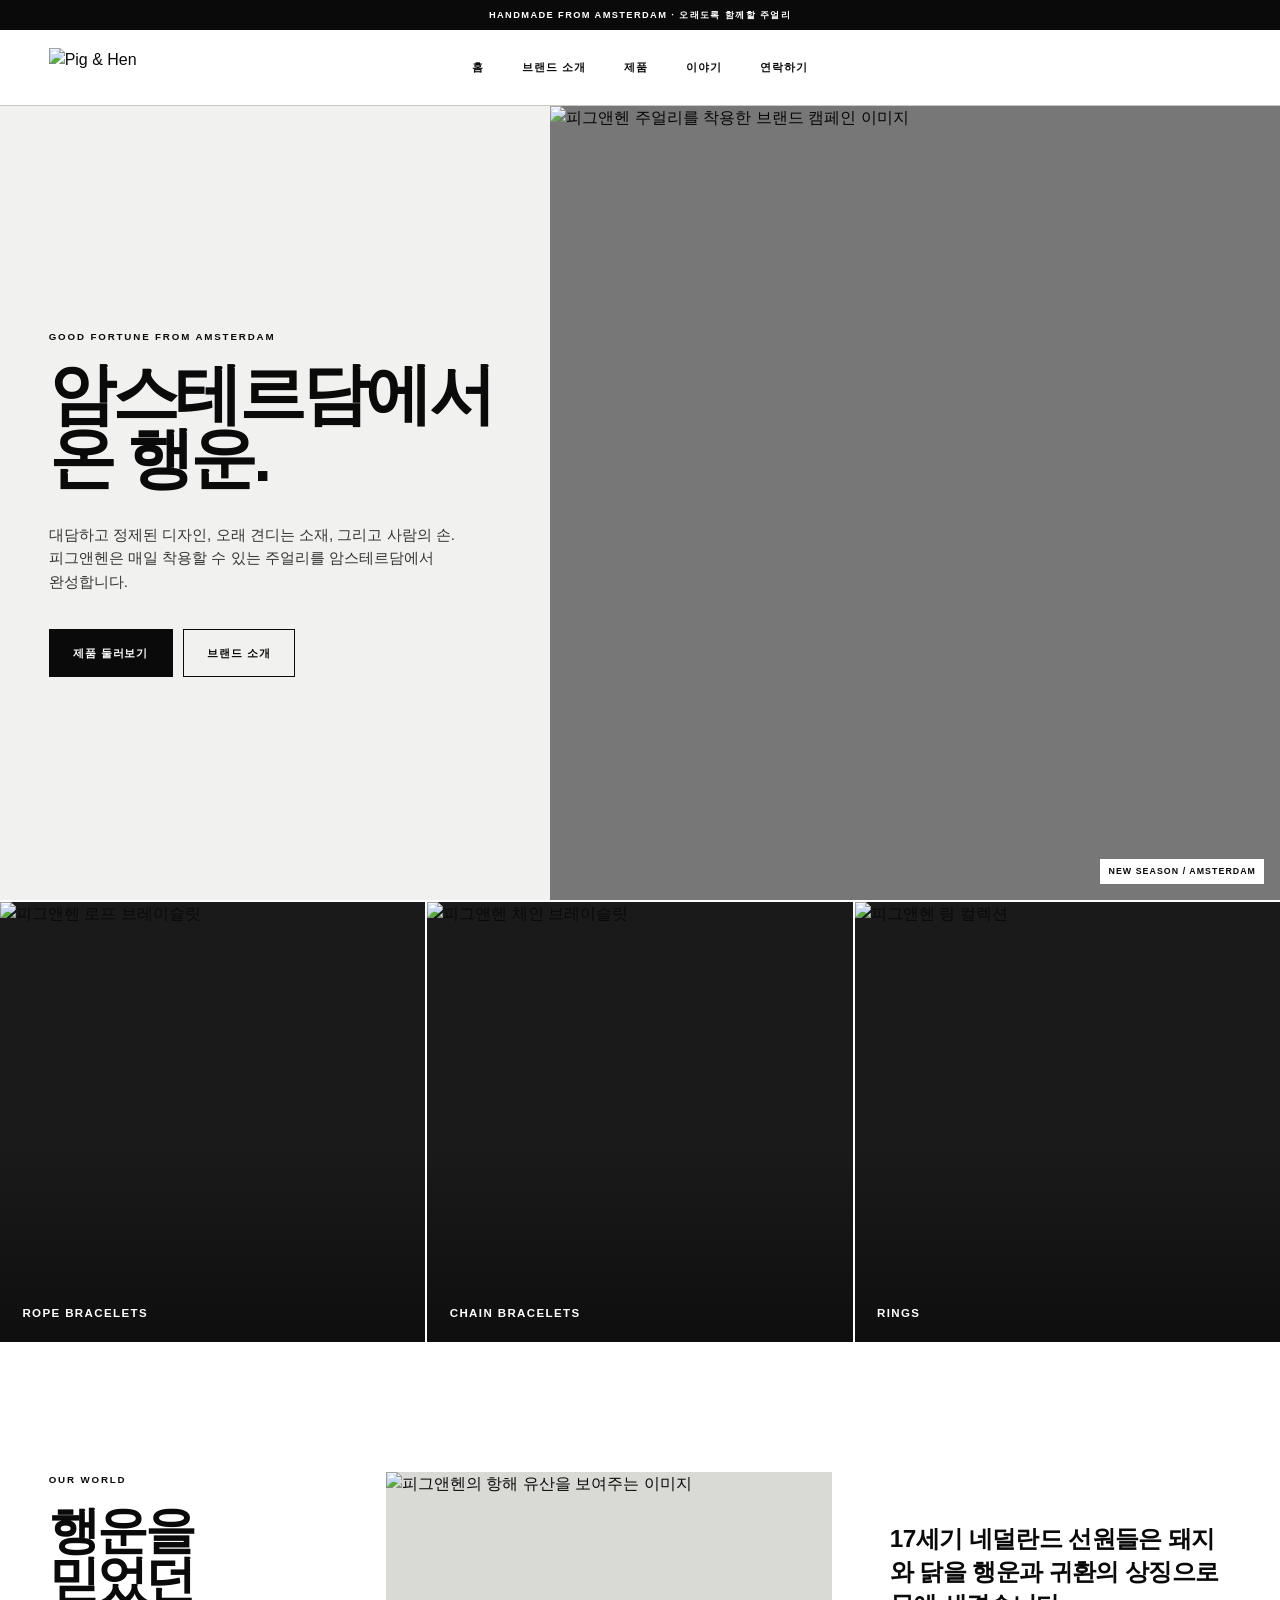
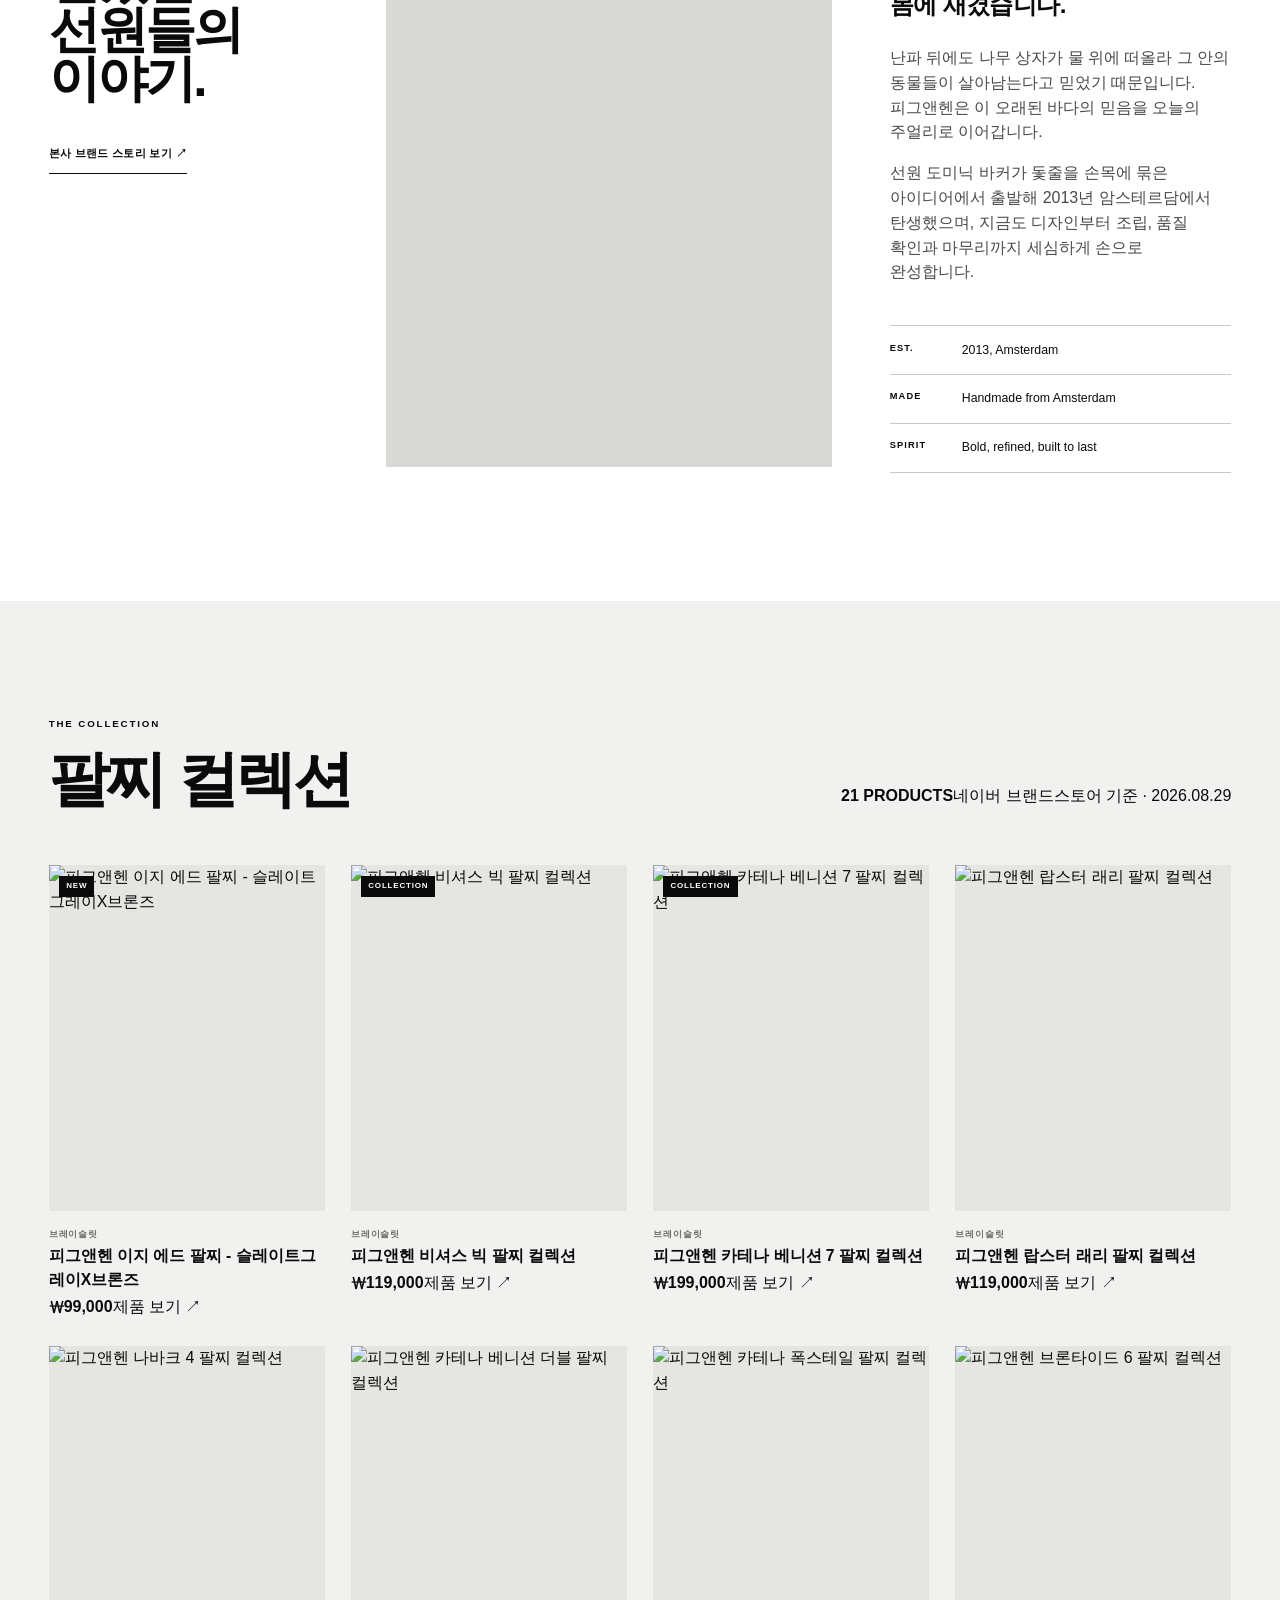
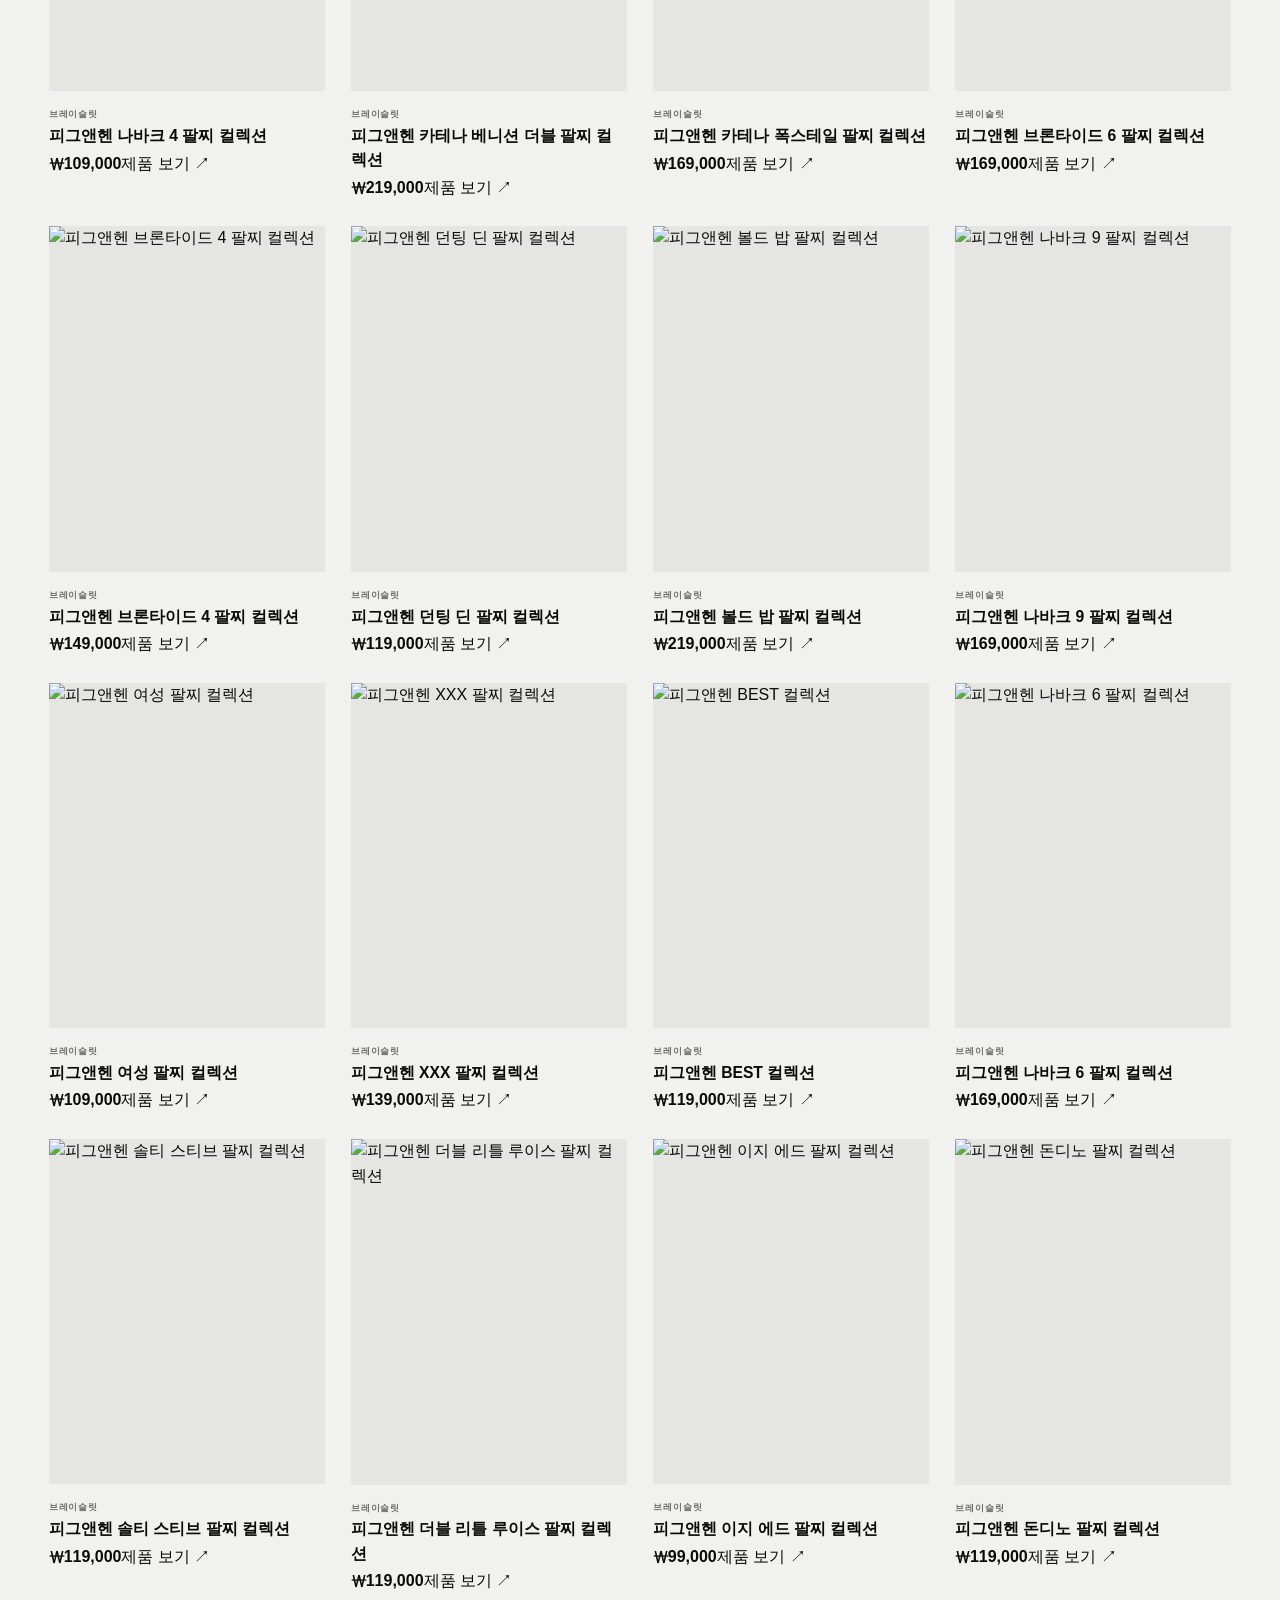
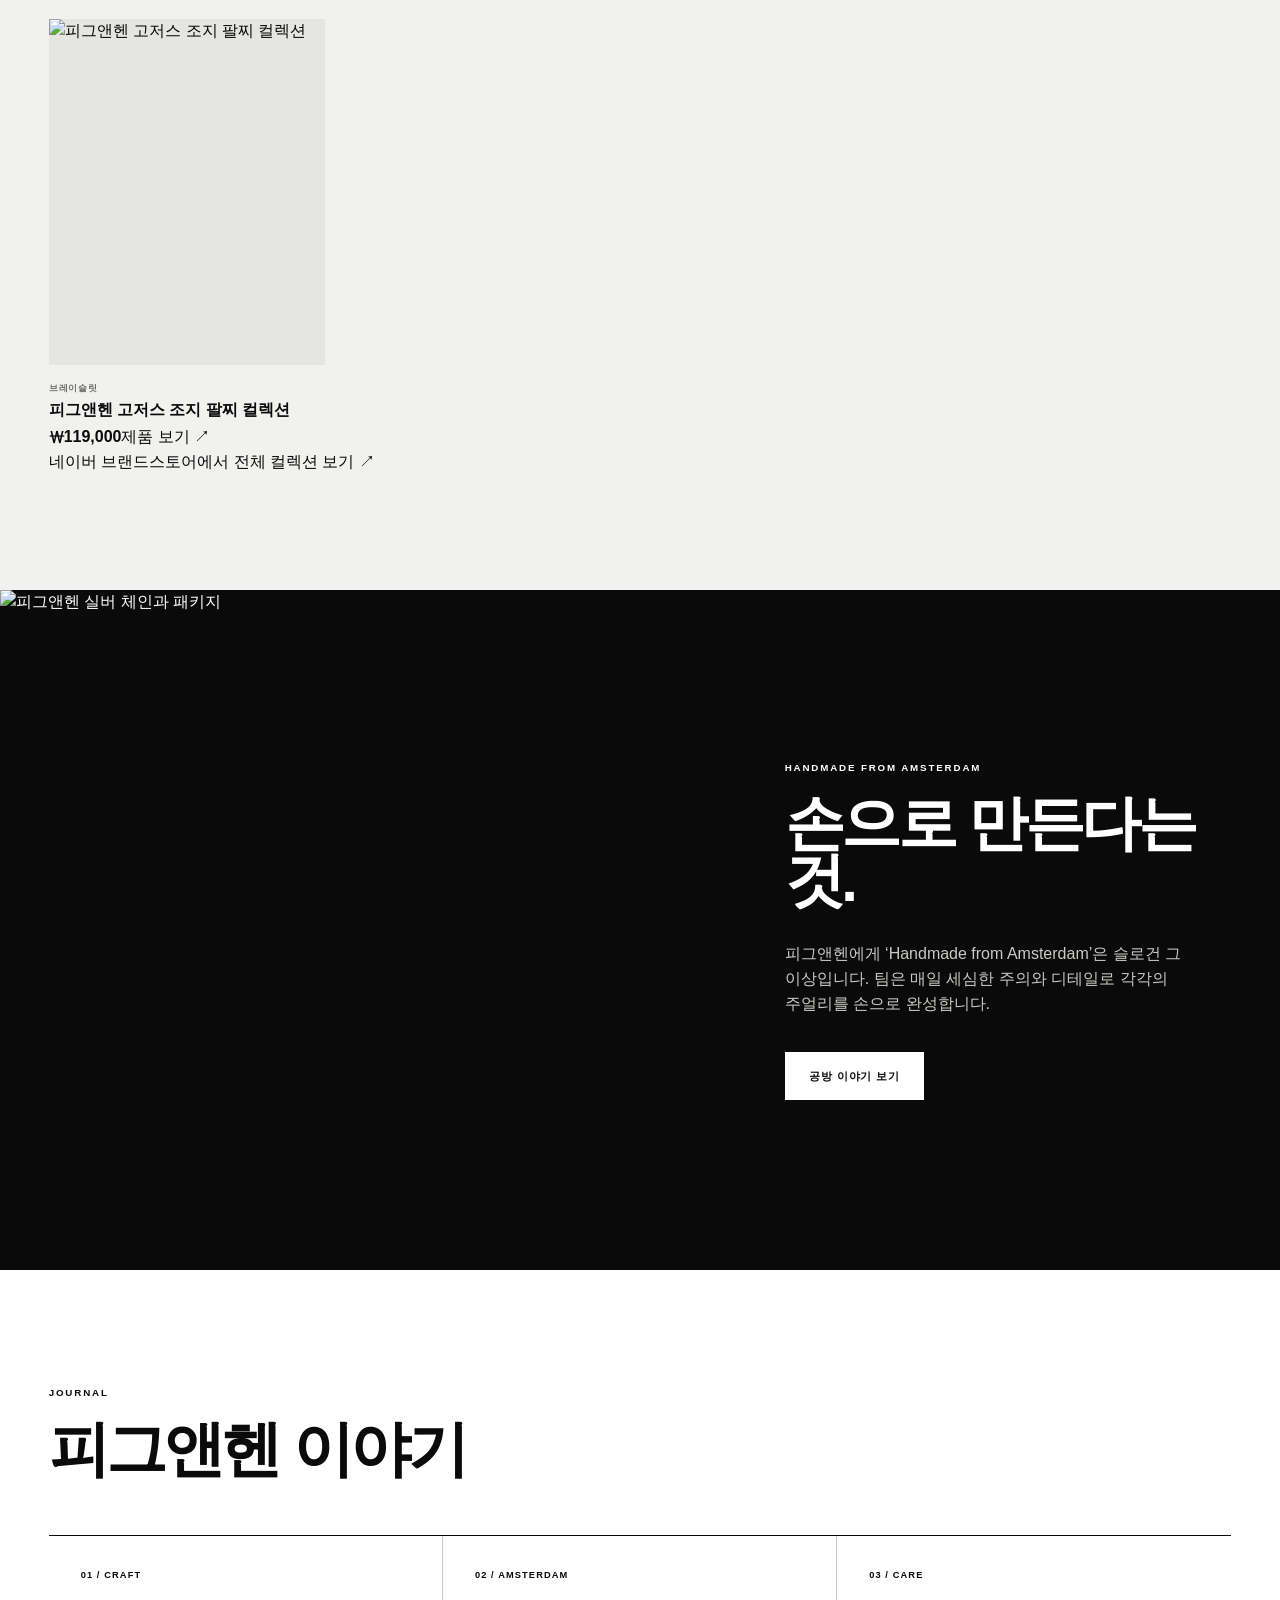
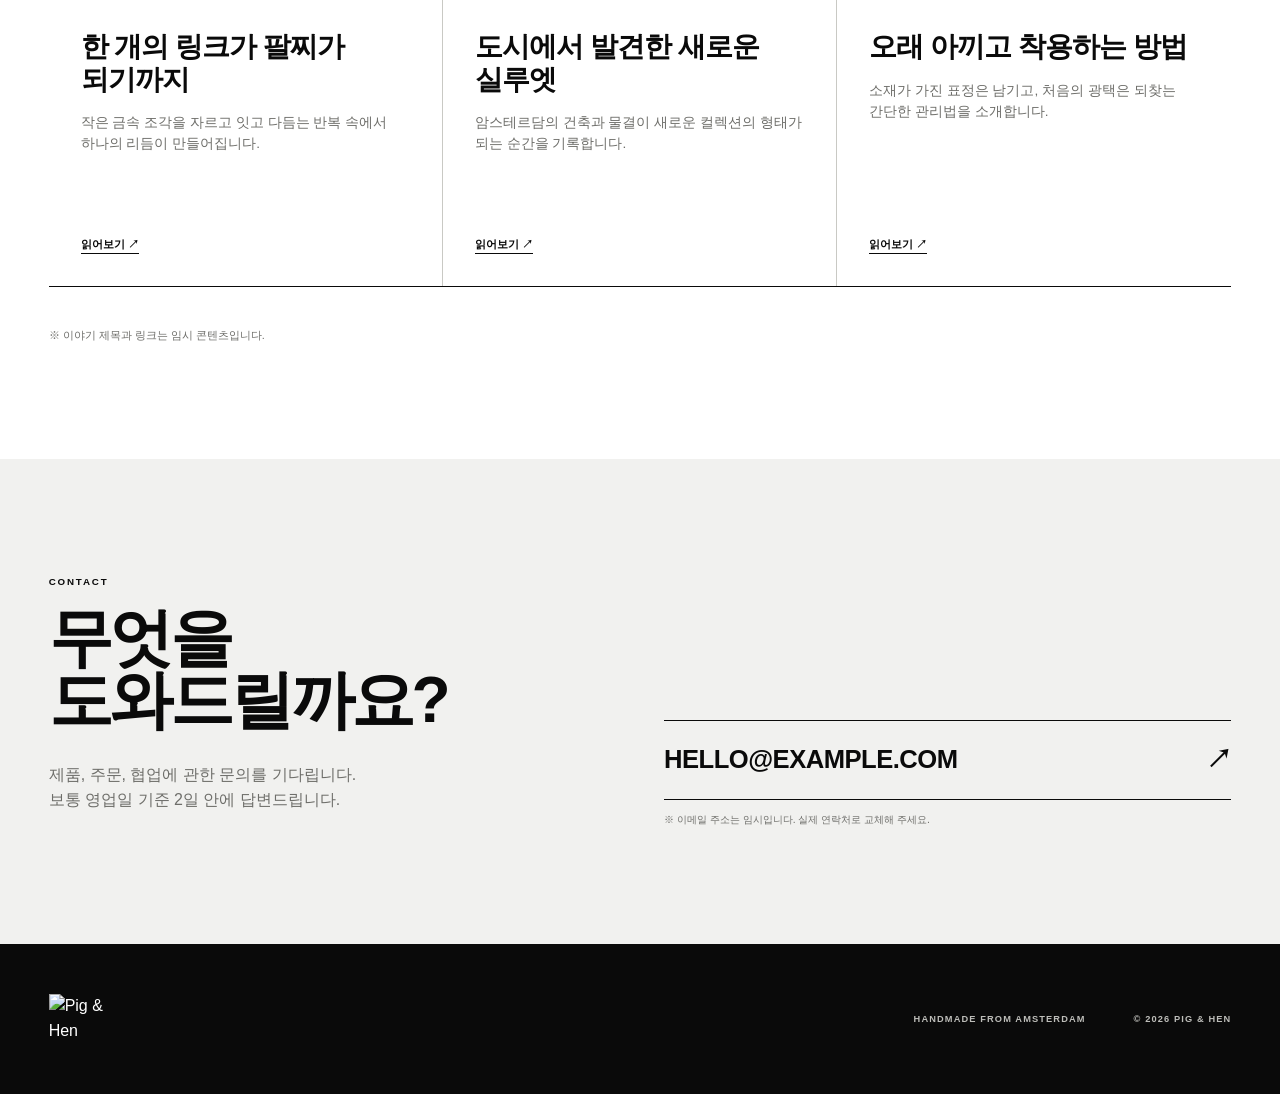
==== commit 6cbc364d: "Use supplied Korean product catalog" ====
--- a/index.html
+++ b/index.html
@@ -48,14 +48,139 @@
       </section>
 
       <section id="products" class="products" aria-labelledby="products-title">
-        <div class="section-heading reveal"><div><p class="eyebrow">The collection</p><h2 id="products-title">대표 제품</h2></div><div class="filters" role="group" aria-label="제품 종류 필터"><button class="filter is-active" type="button" data-filter="all" aria-pressed="true" onclick="filterProducts('all', this)">전체</button><button class="filter" type="button" data-filter="bracelet" aria-pressed="false" onclick="filterProducts('bracelet', this)">팔찌</button><button class="filter" type="button" data-filter="ring" aria-pressed="false" onclick="filterProducts('ring', this)">반지</button><button class="filter" type="button" data-filter="necklace" aria-pressed="false" onclick="filterProducts('necklace', this)">목걸이</button></div></div>
-        <div class="catalog" aria-live="polite">
-          <article class="catalog-item reveal" data-category="bracelet"><div class="catalog-image"><img src="https://pigandhen.asia/cdn/shop/files/FW26_Nagano_Packshot.jpg?v=1771849317&amp;width=900" alt="브론즈 로프 브레이슬릿" loading="lazy"><span>BESTSELLER</span></div><p>브레이슬릿 · 브론즈</p><h3>Brontide Nagano</h3><small>가격 정보 준비 중</small></article>
-          <article class="catalog-item reveal" data-category="bracelet"><div class="catalog-image"><img src="https://pigandhen.asia/cdn/shop/files/FW26_Navarch4_Navy_Packshot.jpg?v=1771849317&amp;width=900" alt="네이비 실버 브레이슬릿" loading="lazy"><span>NEW</span></div><p>브레이슬릿 · 실버</p><h3>Navarch Navy</h3><small>가격 정보 준비 중</small></article>
-          <article class="catalog-item reveal" data-category="necklace"><div class="catalog-image"><img src="https://pigandhen.asia/cdn/shop/files/SS26_Compass_Rose_Bronze.jpg?v=1771849317&amp;width=900" alt="브론즈 나침반 펜던트 목걸이" loading="lazy"></div><p>목걸이 · 브론즈</p><h3>Compass Rose</h3><small>가격 정보 준비 중</small></article>
-          <article class="catalog-item reveal" data-category="ring"><div class="catalog-image"><img src="https://pigandhen.asia/cdn/shop/files/Navarch_6mm_Ring_Army_Vintage.jpg?v=1771849317&amp;width=900" alt="빈티지 아미 컬러 링" loading="lazy"></div><p>반지 · 빈티지</p><h3>Navarch Ring Army</h3><small>가격 정보 준비 중</small></article>
-        </div>
-        <p class="placeholder-note">※ 제품 구성과 가격은 국내 운영 정보에 맞춰 이후 교체해 주세요.</p>
+        <div class="section-heading reveal">
+          <div><p class="eyebrow">The collection</p><h2 id="products-title">팔찌 컬렉션</h2></div>
+          <div class="collection-meta"><strong>21 PRODUCTS</strong><span>네이버 브랜드스토어 기준 · 2026.08.29</span></div>
+        </div>
+        <div class="catalog">
+          <a class="catalog-item reveal" href="https://brand.naver.com/supplyroute/products/13193562605" target="_blank" rel="noopener noreferrer">
+            <div class="catalog-image"><img src="https://shop-phinf.pstatic.net/20260303_73/17725218759539z8i9_JPEG/19883440813844788_1110688674.jpg" alt="피그앤헨 이지 에드 팔찌 - 슬레이트그레이X브론즈" width="800" height="1000" loading="lazy"><span>NEW</span></div>
+            <p>브레이슬릿</p>
+            <h3>피그앤헨 이지 에드 팔찌 - 슬레이트그레이X브론즈</h3>
+            <div class="product-footer"><strong>₩99,000</strong><span>제품 보기 ↗</span></div>
+          </a>
+          <a class="catalog-item reveal" href="https://brand.naver.com/supplyroute/products/5537339293" target="_blank" rel="noopener noreferrer">
+            <div class="catalog-image"><img src="https://shop-phinf.pstatic.net/20260306_96/1772756231541h2Xme_JPEG/82904681346363758_1160219624.jpg" alt="피그앤헨 비셔스 빅 팔찌 컬렉션" width="800" height="1000" loading="lazy"><span>COLLECTION</span></div>
+            <p>브레이슬릿</p>
+            <h3>피그앤헨 비셔스 빅 팔찌 컬렉션</h3>
+            <div class="product-footer"><strong>₩119,000</strong><span>제품 보기 ↗</span></div>
+          </a>
+          <a class="catalog-item reveal" href="https://brand.naver.com/supplyroute/products/12320378242" target="_blank" rel="noopener noreferrer">
+            <div class="catalog-image"><img src="https://shop-phinf.pstatic.net/20260306_66/1772756201411AOyKN_JPEG/30381942492463718_1214754453.jpg" alt="피그앤헨 카테나 베니션 7 팔찌 컬렉션" width="800" height="1000" loading="lazy"><span>COLLECTION</span></div>
+            <p>브레이슬릿</p>
+            <h3>피그앤헨 카테나 베니션 7 팔찌 컬렉션</h3>
+            <div class="product-footer"><strong>₩199,000</strong><span>제품 보기 ↗</span></div>
+          </a>
+          <a class="catalog-item reveal" href="https://brand.naver.com/supplyroute/products/10824407051" target="_blank" rel="noopener noreferrer">
+            <div class="catalog-image"><img src="https://shop-phinf.pstatic.net/20260306_202/1772756178827EjXSW_JPEG/30381919908217137_1089097050.jpg" alt="피그앤헨 랍스터 래리 팔찌 컬렉션" width="800" height="1000" loading="lazy"></div>
+            <p>브레이슬릿</p>
+            <h3>피그앤헨 랍스터 래리 팔찌 컬렉션</h3>
+            <div class="product-footer"><strong>₩119,000</strong><span>제품 보기 ↗</span></div>
+          </a>
+          <a class="catalog-item reveal" href="https://brand.naver.com/supplyroute/products/10268717679" target="_blank" rel="noopener noreferrer">
+            <div class="catalog-image"><img src="https://shop-phinf.pstatic.net/20260306_31/17727561719459IF1r_JPEG/4903449758415098_1657891119.jpg" alt="피그앤헨 나바크 4 팔찌 컬렉션" width="800" height="1000" loading="lazy"></div>
+            <p>브레이슬릿</p>
+            <h3>피그앤헨 나바크 4 팔찌 컬렉션</h3>
+            <div class="product-footer"><strong>₩109,000</strong><span>제품 보기 ↗</span></div>
+          </a>
+          <a class="catalog-item reveal" href="https://brand.naver.com/supplyroute/products/10169253841" target="_blank" rel="noopener noreferrer">
+            <div class="catalog-image"><img src="https://shop-phinf.pstatic.net/20260306_89/1772756169500N8hUs_JPEG/1836823627317886_876902392.jpg" alt="피그앤헨 카테나 베니션 더블 팔찌 컬렉션" width="800" height="1000" loading="lazy"></div>
+            <p>브레이슬릿</p>
+            <h3>피그앤헨 카테나 베니션 더블 팔찌 컬렉션</h3>
+            <div class="product-footer"><strong>₩219,000</strong><span>제품 보기 ↗</span></div>
+          </a>
+          <a class="catalog-item reveal" href="https://brand.naver.com/supplyroute/products/10169239972" target="_blank" rel="noopener noreferrer">
+            <div class="catalog-image"><img src="https://shop-phinf.pstatic.net/20260306_136/1772756163618gAk7r_JPEG/35221378731056658_1112776501.jpg" alt="피그앤헨 카테나 폭스테일 팔찌 컬렉션" width="800" height="1000" loading="lazy"></div>
+            <p>브레이슬릿</p>
+            <h3>피그앤헨 카테나 폭스테일 팔찌 컬렉션</h3>
+            <div class="product-footer"><strong>₩169,000</strong><span>제품 보기 ↗</span></div>
+          </a>
+          <a class="catalog-item reveal" href="https://brand.naver.com/supplyroute/products/10169232006" target="_blank" rel="noopener noreferrer">
+            <div class="catalog-image"><img src="https://shop-phinf.pstatic.net/20260306_35/1772777818794KahOE_JPEG/82926268600360441_1035400374.jpg" alt="피그앤헨 브론타이드 6 팔찌 컬렉션" width="800" height="1000" loading="lazy"></div>
+            <p>브레이슬릿</p>
+            <h3>피그앤헨 브론타이드 6 팔찌 컬렉션</h3>
+            <div class="product-footer"><strong>₩169,000</strong><span>제품 보기 ↗</span></div>
+          </a>
+          <a class="catalog-item reveal" href="https://brand.naver.com/supplyroute/products/10169223236" target="_blank" rel="noopener noreferrer">
+            <div class="catalog-image"><img src="https://shop-phinf.pstatic.net/20260306_88/17727561541708k6yM_JPEG/106888931317377177_556615169.jpg" alt="피그앤헨 브론타이드 4 팔찌 컬렉션" width="800" height="1000" loading="lazy"></div>
+            <p>브레이슬릿</p>
+            <h3>피그앤헨 브론타이드 4 팔찌 컬렉션</h3>
+            <div class="product-footer"><strong>₩149,000</strong><span>제품 보기 ↗</span></div>
+          </a>
+          <a class="catalog-item reveal" href="https://brand.naver.com/supplyroute/products/10169189037" target="_blank" rel="noopener noreferrer">
+            <div class="catalog-image"><img src="https://shop-phinf.pstatic.net/20260306_17/1772756151819mRCPb_JPEG/30381892889320930_1298039643.jpg" alt="피그앤헨 던팅 딘 팔찌 컬렉션" width="800" height="1000" loading="lazy"></div>
+            <p>브레이슬릿</p>
+            <h3>피그앤헨 던팅 딘 팔찌 컬렉션</h3>
+            <div class="product-footer"><strong>₩119,000</strong><span>제품 보기 ↗</span></div>
+          </a>
+          <a class="catalog-item reveal" href="https://brand.naver.com/supplyroute/products/8383206849" target="_blank" rel="noopener noreferrer">
+            <div class="catalog-image"><img src="https://shop-phinf.pstatic.net/20250901_235/1756695865441Cul1Q_JPEG/104364882253004434_561562367.jpg" alt="피그앤헨 볼드 밥 팔찌 컬렉션" width="800" height="1000" loading="lazy"></div>
+            <p>브레이슬릿</p>
+            <h3>피그앤헨 볼드 밥 팔찌 컬렉션</h3>
+            <div class="product-footer"><strong>₩219,000</strong><span>제품 보기 ↗</span></div>
+          </a>
+          <a class="catalog-item reveal" href="https://brand.naver.com/supplyroute/products/7466760686" target="_blank" rel="noopener noreferrer">
+            <div class="catalog-image"><img src="https://shop-phinf.pstatic.net/20260306_274/1772756252624ywFjO_JPEG/87084357502031961_1968417409.jpg" alt="피그앤헨 나바크 9 팔찌 컬렉션" width="800" height="1000" loading="lazy"></div>
+            <p>브레이슬릿</p>
+            <h3>피그앤헨 나바크 9 팔찌 컬렉션</h3>
+            <div class="product-footer"><strong>₩169,000</strong><span>제품 보기 ↗</span></div>
+          </a>
+          <a class="catalog-item reveal" href="https://brand.naver.com/supplyroute/products/6985331383" target="_blank" rel="noopener noreferrer">
+            <div class="catalog-image"><img src="https://shop-phinf.pstatic.net/20250304_84/1741091001008PGs5h_JPEG/26439198999634807_1325235150.jpg" alt="피그앤헨 여성 팔찌 컬렉션" width="800" height="1000" loading="lazy"></div>
+            <p>브레이슬릿</p>
+            <h3>피그앤헨 여성 팔찌 컬렉션</h3>
+            <div class="product-footer"><strong>₩109,000</strong><span>제품 보기 ↗</span></div>
+          </a>
+          <a class="catalog-item reveal" href="https://brand.naver.com/supplyroute/products/6135257831" target="_blank" rel="noopener noreferrer">
+            <div class="catalog-image"><img src="https://shop-phinf.pstatic.net/20260306_143/1772756246405HrLdn_JPEG/4903524230748880_952902487.jpg" alt="피그앤헨 XXX 팔찌 컬렉션" width="800" height="1000" loading="lazy"></div>
+            <p>브레이슬릿</p>
+            <h3>피그앤헨 XXX 팔찌 컬렉션</h3>
+            <div class="product-footer"><strong>₩139,000</strong><span>제품 보기 ↗</span></div>
+          </a>
+          <a class="catalog-item reveal" href="https://brand.naver.com/supplyroute/products/5581320561" target="_blank" rel="noopener noreferrer">
+            <div class="catalog-image"><img src="https://shop-phinf.pstatic.net/20260306_108/1772756239642mYWm3_JPEG/82904689449755284_1990329875.jpg" alt="피그앤헨 BEST 컬렉션" width="800" height="1000" loading="lazy"></div>
+            <p>브레이슬릿</p>
+            <h3>피그앤헨 BEST 컬렉션</h3>
+            <div class="product-footer"><strong>₩119,000</strong><span>제품 보기 ↗</span></div>
+          </a>
+          <a class="catalog-item reveal" href="https://brand.naver.com/supplyroute/products/5538027172" target="_blank" rel="noopener noreferrer">
+            <div class="catalog-image"><img src="https://shop-phinf.pstatic.net/20260306_44/1772756237835jU1uD_JPEG/1836891980981327_607136292.jpg" alt="피그앤헨 나바크 6 팔찌 컬렉션" width="800" height="1000" loading="lazy"></div>
+            <p>브레이슬릿</p>
+            <h3>피그앤헨 나바크 6 팔찌 컬렉션</h3>
+            <div class="product-footer"><strong>₩169,000</strong><span>제품 보기 ↗</span></div>
+          </a>
+          <a class="catalog-item reveal" href="https://brand.naver.com/supplyroute/products/5537325825" target="_blank" rel="noopener noreferrer">
+            <div class="catalog-image"><img src="https://shop-phinf.pstatic.net/20260306_152/1772756225967xUM6r_JPEG/35221441071393870_890585676.jpg" alt="피그앤헨 솔티 스티브 팔찌 컬렉션" width="800" height="1000" loading="lazy"></div>
+            <p>브레이슬릿</p>
+            <h3>피그앤헨 솔티 스티브 팔찌 컬렉션</h3>
+            <div class="product-footer"><strong>₩119,000</strong><span>제품 보기 ↗</span></div>
+          </a>
+          <a class="catalog-item reveal" href="https://brand.naver.com/supplyroute/products/5537323274" target="_blank" rel="noopener noreferrer">
+            <div class="catalog-image"><img src="https://shop-phinf.pstatic.net/20260306_37/17727562224542Jhwi_JPEG/106888999600815633_1928014796.jpg" alt="피그앤헨 더블 리틀 루이스 팔찌 컬렉션" width="800" height="1000" loading="lazy"></div>
+            <p>브레이슬릿</p>
+            <h3>피그앤헨 더블 리틀 루이스 팔찌 컬렉션</h3>
+            <div class="product-footer"><strong>₩119,000</strong><span>제품 보기 ↗</span></div>
+          </a>
+          <a class="catalog-item reveal" href="https://brand.naver.com/supplyroute/products/5537315464" target="_blank" rel="noopener noreferrer">
+            <div class="catalog-image"><img src="https://shop-phinf.pstatic.net/20260306_33/1772756217102bh7l8_JPEG/1836871229956166_1520424352.jpg" alt="피그앤헨 이지 에드 팔찌 컬렉션" width="800" height="1000" loading="lazy"></div>
+            <p>브레이슬릿</p>
+            <h3>피그앤헨 이지 에드 팔찌 컬렉션</h3>
+            <div class="product-footer"><strong>₩99,000</strong><span>제품 보기 ↗</span></div>
+          </a>
+          <a class="catalog-item reveal" href="https://brand.naver.com/supplyroute/products/5537312975" target="_blank" rel="noopener noreferrer">
+            <div class="catalog-image"><img src="https://shop-phinf.pstatic.net/20260306_270/1772756212477adduy_JPEG/87084317351295479_22431958.jpg" alt="피그앤헨 돈디노 팔찌 컬렉션" width="800" height="1000" loading="lazy"></div>
+            <p>브레이슬릿</p>
+            <h3>피그앤헨 돈디노 팔찌 컬렉션</h3>
+            <div class="product-footer"><strong>₩119,000</strong><span>제품 보기 ↗</span></div>
+          </a>
+          <a class="catalog-item reveal" href="https://brand.naver.com/supplyroute/products/4867995045" target="_blank" rel="noopener noreferrer">
+            <div class="catalog-image"><img src="https://shop-phinf.pstatic.net/20260306_178/17727562074328m6aM_JPEG/119721508449888970_361590645.jpg" alt="피그앤헨 고저스 조지 팔찌 컬렉션" width="800" height="1000" loading="lazy"></div>
+            <p>브레이슬릿</p>
+            <h3>피그앤헨 고저스 조지 팔찌 컬렉션</h3>
+            <div class="product-footer"><strong>₩119,000</strong><span>제품 보기 ↗</span></div>
+          </a>
+        </div>
+        <a class="collection-link reveal" href="https://brand.naver.com/supplyroute" target="_blank" rel="noopener noreferrer">네이버 브랜드스토어에서 전체 컬렉션 보기 <span aria-hidden="true">↗</span></a>
       </section>
 
       <section class="craft" aria-labelledby="craft-title">
--- a/styles.css
+++ b/styles.css
@@ -1,214 +1,183 @@
 :root {
-  --ink: #102a30;
-  --canal: #173b42;
-  --canal-deep: #0d292f;
-  --paper: #edf0ea;
-  --mist: #d9dfda;
-  --brass: #c5a45c;
-  --rust: #944934;
-  --white: #f9faf7;
-  --line: rgba(16, 42, 48, .2);
-  --display: "Iowan Old Style", "Palatino Linotype", "Noto Serif KR", Georgia, serif;
-  --body: Pretendard, SUIT, "Noto Sans KR", "Apple SD Gothic Neo", system-ui, sans-serif;
-  --page: min(1440px, 100%);
-  --pad: clamp(1.25rem, 4vw, 4.5rem);
+  --black: #0a0a0a;
+  --white: #fff;
+  --cloud: #f1f1ef;
+  --stone: #d9d9d5;
+  --gray: #6e6e6a;
+  --line: #c9c9c4;
+  --body: "Helvetica Neue", Helvetica, Arial, Pretendard, "Noto Sans KR", "Apple SD Gothic Neo", sans-serif;
+  --page: 1600px;
+  --pad: clamp(1.25rem, 3.8vw, 4.5rem);
 }
 
 * { box-sizing: border-box; }
-html { scroll-behavior: smooth; scrollbar-color: var(--brass) var(--paper); scrollbar-width: thin; }
-body { margin: 0; background: var(--paper); color: var(--ink); font-family: var(--body); font-size: 1rem; line-height: 1.7; overflow-x: hidden; }
-body::-webkit-scrollbar { width: 10px; }
-body::-webkit-scrollbar-track { background: var(--paper); }
-body::-webkit-scrollbar-thumb { background: var(--brass); border: 3px solid var(--paper); border-radius: 999px; }
-::selection { background: var(--brass); color: var(--canal-deep); }
+html { scroll-behavior: smooth; }
+body { margin: 0; background: var(--white); color: var(--black); font-family: var(--body); font-size: 1rem; line-height: 1.55; overflow-x: hidden; }
+img { display: block; width: 100%; height: 100%; object-fit: cover; }
 a { color: inherit; text-decoration: none; }
 button { color: inherit; font: inherit; }
-img { display: block; max-width: 100%; }
 h1, h2, h3, p { margin-top: 0; }
-section { scroll-margin-top: 84px; }
-:focus-visible { outline: 3px solid var(--brass); outline-offset: 4px; }
-.sr-only { position: absolute; width: 1px; height: 1px; padding: 0; margin: -1px; overflow: hidden; clip: rect(0, 0, 0, 0); white-space: nowrap; border: 0; }
-.skip-link { position: fixed; left: 1rem; top: 1rem; z-index: 1000; padding: .7rem 1rem; background: var(--white); transform: translateY(-160%); transition: transform .2s; }
-.skip-link:focus { transform: translateY(0); }
+section[id] { scroll-margin-top: 108px; }
+::selection { background: var(--black); color: var(--white); }
+:focus-visible { outline: 3px solid #356cff; outline-offset: 3px; }
+.sr-only { position: absolute; width: 1px; height: 1px; margin: -1px; overflow: hidden; clip: rect(0, 0, 0, 0); white-space: nowrap; }
+.skip-link { position: fixed; top: .75rem; left: .75rem; z-index: 500; padding: .7rem 1rem; background: var(--white); border: 1px solid var(--black); transform: translateY(-150%); }
+.skip-link:focus { transform: none; }
 
-.site-header { position: fixed; inset: 0 0 auto; z-index: 100; height: 82px; display: flex; align-items: center; justify-content: space-between; gap: 2rem; padding: 0 var(--pad); color: var(--white); border-bottom: 1px solid rgba(255,255,255,.18); transition: background .3s, color .3s, height .3s, box-shadow .3s; }
-.site-header.is-scrolled { height: 70px; background: rgba(237,240,234,.94); color: var(--ink); box-shadow: 0 8px 30px rgba(16,42,48,.08); backdrop-filter: blur(14px); border-color: var(--line); }
-.brand { display: inline-flex; align-items: center; gap: .75rem; min-height: 48px; }
-.brand-mark { width: 42px; height: 42px; display: grid; place-items: center; border: 1px solid currentColor; border-radius: 50%; font: 700 .78rem/1 var(--display); letter-spacing: -.08em; }
-.brand-mark span { color: var(--brass); margin: 0 .04em; }
-.brand-copy { font: 700 1.02rem/1 var(--display); letter-spacing: .05em; }
-.brand-copy small { display: block; margin-top: .36rem; font: 500 .53rem/1 var(--body); text-transform: uppercase; letter-spacing: .24em; opacity: .72; }
-.primary-nav { display: flex; align-items: center; gap: clamp(1.4rem, 2.4vw, 2.8rem); font-size: .82rem; font-weight: 650; letter-spacing: .04em; }
+.announcement { height: 30px; display: grid; place-items: center; padding: 0 1rem; background: var(--black); color: var(--white); font-size: .58rem; font-weight: 700; letter-spacing: .15em; text-align: center; }
+.site-header { position: sticky; top: 0; z-index: 100; height: 76px; display: grid; grid-template-columns: 240px 1fr 240px; align-items: center; padding: 0 var(--pad); background: var(--white); border-bottom: 1px solid var(--line); transition: height .2s, box-shadow .2s; }
+.site-header.is-scrolled { height: 66px; box-shadow: 0 6px 18px rgba(0,0,0,.06); }
+.brand { display: block; width: 185px; }
+.brand img { height: auto; object-fit: contain; }
+.primary-nav { grid-column: 2; display: flex; justify-content: center; gap: clamp(1.5rem, 3vw, 3.8rem); font-size: .68rem; font-weight: 700; letter-spacing: .08em; }
 .primary-nav a { position: relative; padding: 1rem 0; }
-.primary-nav a::after { content: ""; position: absolute; left: 0; right: 100%; bottom: .65rem; height: 1px; background: var(--brass); transition: right .25s; }
+.primary-nav a::after { content: ""; position: absolute; left: 0; right: 100%; bottom: .65rem; height: 1px; background: var(--black); transition: right .2s; }
 .primary-nav a:hover::after, .primary-nav a[aria-current="true"]::after { right: 0; }
-.menu-toggle { display: none; width: 48px; height: 48px; border: 0; background: transparent; cursor: pointer; }
-.menu-toggle > span:not(.sr-only) { display: block; width: 22px; height: 1px; margin: 6px auto; background: currentColor; transition: transform .25s; }
+.menu-toggle { display: none; justify-self: end; width: 48px; height: 48px; padding: 0; border: 0; background: transparent; }
+.menu-toggle > span:not(.sr-only) { display: block; width: 24px; height: 1px; margin: 7px auto; background: currentColor; transition: transform .2s; }
 
-.hero { position: relative; min-height: 100svh; max-width: var(--page); margin: auto; padding: clamp(8.5rem, 13vw, 12rem) var(--pad) 5rem; display: grid; grid-template-columns: minmax(0, 1.05fr) minmax(340px, .75fr); align-items: center; gap: clamp(3rem, 8vw, 8rem); color: var(--white); background: var(--canal); overflow: hidden; }
-.hero::before { content: ""; position: absolute; inset: 0; background: linear-gradient(120deg, transparent 50%, rgba(255,255,255,.025) 50%), repeating-linear-gradient(90deg, transparent 0 calc(20% - 1px), rgba(255,255,255,.045) calc(20% - 1px) 20%); pointer-events: none; }
-.eyebrow { margin-bottom: 1.25rem; color: var(--brass); font-size: .72rem; font-weight: 750; letter-spacing: .2em; text-transform: uppercase; }
-.hero h1, .section-heading h2, .about h2, .products h2, .contact h2 { margin-bottom: 2rem; font-family: var(--display); font-weight: 500; line-height: .98; letter-spacing: -.045em; }
-.hero h1 { max-width: 750px; font-size: clamp(3.6rem, 6.5vw, 7rem); word-break: keep-all; }
-.hero h1 em { color: var(--brass); font-weight: 400; }
-.hero-intro { max-width: 550px; margin-bottom: 2.2rem; color: rgba(249,250,247,.72); font-size: clamp(1rem, 1.35vw, 1.2rem); word-break: keep-all; }
-.hero-actions { display: flex; align-items: center; gap: 2rem; flex-wrap: wrap; }
-.button { min-height: 50px; display: inline-flex; align-items: center; justify-content: center; padding: .65rem 1.35rem; border: 1px solid transparent; font-size: .85rem; font-weight: 700; cursor: pointer; transition: transform .2s, background .2s, color .2s; }
-.button-solid { background: var(--brass); color: var(--canal-deep); }
-.button-solid:hover { transform: translateY(-2px); background: var(--white); }
-.button-solid:active { transform: translateY(0); }
-.text-link { padding: .6rem 0; border-bottom: 1px solid rgba(255,255,255,.5); font-size: .85rem; font-weight: 650; transition: color .2s, border-color .2s; }
-.text-link:hover { color: var(--brass); border-color: var(--brass); }
-.hero-object { position: relative; justify-self: stretch; }
-.canal-card { position: relative; min-height: clamp(390px, 54vw, 650px); display: flex; align-items: center; justify-content: center; overflow: hidden; background: #a9b5af; color: var(--canal-deep); }
-.canal-card::after { content: ""; position: absolute; inset: 0; background: radial-gradient(circle at 70% 24%, rgba(255,255,255,.42), transparent 18%), linear-gradient(155deg, transparent 45%, rgba(23,59,66,.22)); mix-blend-mode: screen; }
-.canal-card > p { position: absolute; left: 1.4rem; bottom: 1rem; z-index: 2; font: 700 .68rem/1.45 var(--body); letter-spacing: .12em; text-transform: uppercase; }
-.canal-line { position: absolute; z-index: 0; width: 140%; height: 1px; background: rgba(16,42,48,.24); transform: rotate(-38deg); }
-.canal-line-two { transform: rotate(38deg); }
-.chain { z-index: 1; width: 72%; display: flex; flex-wrap: wrap; justify-content: center; transform: rotate(-16deg); filter: drop-shadow(16px 24px 18px rgba(13,41,47,.23)); }
-.chain i { width: clamp(58px, 7vw, 105px); height: clamp(32px, 4vw, 58px); margin: -2px -8px; border: clamp(7px, .8vw, 12px) solid var(--brass); border-radius: 50%; transform: rotate(calc(var(--n, 1) * 3deg)); box-shadow: inset 2px 2px 3px rgba(255,255,255,.5), 2px 3px 4px rgba(16,42,48,.25); }
-.chain i:nth-child(even) { transform: rotate(82deg); }
-.vertical-note { position: absolute; right: -2.4rem; top: 50%; margin: 0; color: rgba(249,250,247,.55); font-size: .6rem; letter-spacing: .23em; transform: rotate(90deg); }
-.hero-foot { position: absolute; left: var(--pad); right: var(--pad); bottom: 1.5rem; display: flex; align-items: center; gap: 1rem; font-size: .58rem; letter-spacing: .14em; text-transform: uppercase; opacity: .55; }
-.hero-rule { height: 1px; flex: 1; background: currentColor; }
+.hero { max-width: var(--page); min-height: calc(100svh - 106px); margin: auto; display: grid; grid-template-columns: .86fr 1.14fr; background: var(--cloud); }
+.hero-copy { display: flex; flex-direction: column; justify-content: center; padding: clamp(4.5rem, 8vw, 9rem) var(--pad); }
+.eyebrow { margin-bottom: 1.2rem; font-size: .61rem; font-weight: 700; letter-spacing: .19em; text-transform: uppercase; }
+.hero h1, .about h2, .section-heading h2, .craft h2, .contact h2 { margin-bottom: 2rem; font-size: clamp(2.8rem, 5.2vw, 5.8rem); font-weight: 700; line-height: .96; letter-spacing: -.055em; word-break: keep-all; }
+.hero-intro { max-width: 39rem; margin-bottom: 2.25rem; color: #353533; font-size: clamp(.95rem, 1.15vw, 1.12rem); word-break: keep-all; }
+.hero-actions { display: flex; gap: .65rem; flex-wrap: wrap; }
+.button { min-height: 48px; display: inline-flex; align-items: center; justify-content: center; padding: .72rem 1.45rem; border: 1px solid var(--black); font-size: .66rem; font-weight: 700; letter-spacing: .09em; text-transform: uppercase; transition: background .2s, color .2s; }
+.button-dark { background: var(--black); color: var(--white); }
+.button-dark:hover { background: transparent; color: var(--black); }
+.button-outline:hover { background: var(--black); color: var(--white); }
+.button-light { border-color: var(--white); background: var(--white); color: var(--black); }
+.button-light:hover { background: transparent; color: var(--white); }
+.hero-media { position: relative; min-height: 560px; overflow: hidden; background: #777; }
+.hero-media img { filter: saturate(.82) contrast(1.03); }
+.hero-media span { position: absolute; right: 1rem; bottom: 1rem; padding: .35rem .5rem; background: var(--white); font-size: .55rem; font-weight: 700; letter-spacing: .12em; }
 
-.featured, .products, .stories { max-width: var(--page); margin: auto; padding: clamp(6rem, 10vw, 10rem) var(--pad); }
+.category-strip { max-width: var(--page); margin: auto; display: grid; grid-template-columns: repeat(3, 1fr); gap: 2px; padding: 2px 0; background: var(--white); }
+.category-card { position: relative; min-height: 440px; overflow: hidden; background: #1a1a1a; }
+.category-card img { transition: transform .5s; }
+.category-card::after { content: ""; position: absolute; inset: 0; background: linear-gradient(transparent 55%, rgba(0,0,0,.45)); }
+.category-card span { position: absolute; z-index: 1; left: 1.4rem; bottom: 1.2rem; color: var(--white); font-size: .72rem; font-weight: 700; letter-spacing: .12em; }
+.category-card:hover img { transform: scale(1.025); }
+
+.about { max-width: var(--page); margin: auto; display: grid; grid-template-columns: .72fr 1.15fr .88fr; gap: clamp(2rem, 4.5vw, 5rem); align-items: start; padding: clamp(6rem, 10vw, 11rem) var(--pad); background: var(--white); }
+.about-intro { position: sticky; top: 120px; }
+.about h2 { font-size: clamp(2.3rem, 4vw, 4.8rem); }
+.arrow-link { display: inline-block; padding: .65rem 0; border-bottom: 1px solid var(--black); font-size: .69rem; font-weight: 700; letter-spacing: .03em; }
+.about-media { aspect-ratio: 3 / 4; overflow: hidden; background: var(--stone); }
+.about-copy { padding-top: clamp(1rem, 4vw, 5rem); }
+.about-copy .lead { color: var(--black); font-size: clamp(1.25rem, 1.9vw, 1.8rem); font-weight: 600; line-height: 1.35; letter-spacing: -.025em; }
+.about-copy > p:not(.lead) { color: #4a4a47; word-break: keep-all; }
+.about-facts { margin: 2.5rem 0 0; border-top: 1px solid var(--line); }
+.about-facts div { display: grid; grid-template-columns: 4.5rem 1fr; padding: .9rem 0; border-bottom: 1px solid var(--line); }
+.about-facts dt { font-size: .58rem; font-weight: 700; letter-spacing: .12em; }
+.about-facts dd { margin: 0; font-size: .77rem; }
+
+.products, .stories { max-width: var(--page); margin: auto; padding: clamp(6rem, 9vw, 10rem) var(--pad); }
+.products { background: var(--cloud); }
 .section-heading { display: flex; align-items: end; justify-content: space-between; gap: 2rem; margin-bottom: 3.5rem; }
-.section-heading h2, .about h2, .products h2, .contact h2 { max-width: 830px; margin-bottom: 0; font-size: clamp(2.5rem, 5.2vw, 5.2rem); }
-.featured-grid { display: grid; grid-template-columns: repeat(3, 1fr); gap: clamp(1rem, 2.5vw, 2.5rem); }
-.product-card h3, .catalog-item h3 { margin: .35rem 0 .15rem; font-family: var(--display); font-size: clamp(1.25rem, 2vw, 1.65rem); font-weight: 600; }
-.product-card > p { color: rgba(16,42,48,.67); font-size: .88rem; }
-.product-meta { display: flex; justify-content: space-between; margin-top: 1.2rem; font-size: .65rem; font-weight: 750; letter-spacing: .12em; text-transform: uppercase; }
-.product-visual { position: relative; aspect-ratio: 4 / 5; display: grid; place-items: center; overflow: hidden; background: #cfd5cf; }
-.product-visual::before { content: ""; position: absolute; inset: 12%; border: 1px solid rgba(16,42,48,.16); }
-.visual-bracelet span { width: 58%; height: 38%; border: 22px double var(--brass); border-radius: 50%; transform: rotate(-24deg); filter: drop-shadow(12px 18px 11px rgba(16,42,48,.22)); }
-.visual-ring span { width: 42%; aspect-ratio: 1; border: clamp(18px, 3vw, 34px) solid var(--brass); border-radius: 50%; box-shadow: 35px 22px 0 -14px transparent, 35px 22px 0 0 #8e9692; transform: translate(-8%, -8%) rotate(16deg); filter: drop-shadow(12px 18px 11px rgba(16,42,48,.18)); }
-.visual-necklace span { width: 60%; height: 56%; border: 8px solid var(--brass); border-top: 0; border-radius: 0 0 50% 50%; transform: translateY(-9%); filter: drop-shadow(9px 16px 8px rgba(16,42,48,.2)); }
-.visual-necklace span::after { content: ""; position: absolute; left: 50%; bottom: 14%; width: 42px; aspect-ratio: 1; border: 8px solid var(--brass); transform: translateX(-50%) rotate(45deg); }
+.section-heading h2 { margin: 0; font-size: clamp(2.6rem, 4.8vw, 5rem); }
+.filters { display: flex; flex-wrap: wrap; gap: .35rem; }
+.filter { min-height: 42px; padding: .55rem .9rem; border: 1px solid var(--line); background: transparent; font-size: .68rem; cursor: pointer; }
+.filter:hover, .filter.is-active { border-color: var(--black); background: var(--black); color: var(--white); }
+.catalog { display: grid; grid-template-columns: repeat(4, 1fr); gap: clamp(1rem, 2vw, 2rem); }
+.catalog-item { min-width: 0; }
+.catalog-item.is-hidden { display: none; }
+.catalog-image { position: relative; aspect-ratio: 4 / 5; overflow: hidden; background: #e5e5e2; }
+.catalog-image img { transition: transform .45s; }
+.catalog-image span { position: absolute; top: .65rem; left: .65rem; padding: .28rem .45rem; background: var(--black); color: var(--white); font-size: .5rem; font-weight: 700; letter-spacing: .1em; }
+.catalog-item:hover .catalog-image img { transform: scale(1.025); }
+.catalog-item > p { margin: 1rem 0 .15rem; color: var(--gray); font-size: .58rem; font-weight: 700; letter-spacing: .1em; text-transform: uppercase; }
+.catalog-item h3 { margin: 0 0 .2rem; font-size: .98rem; font-weight: 600; }
+.catalog-item small { color: var(--gray); font-size: .69rem; }
+.placeholder-note { margin: 2.5rem 0 0; color: var(--gray); font-size: .68rem; }
 
-.about { max-width: var(--page); margin: auto; padding: clamp(6rem, 10vw, 10rem) var(--pad); background: var(--white); }
-.about-statement { margin-bottom: clamp(3rem, 8vw, 7rem); }
-.about-grid { display: grid; grid-template-columns: minmax(280px, .9fr) minmax(300px, .8fr); gap: clamp(3rem, 10vw, 10rem); align-items: center; }
-.maker-portrait { position: relative; aspect-ratio: 4 / 5; overflow: hidden; background: var(--canal); }
-.portrait-window { position: absolute; inset: 10% 12% 32%; border: 1px solid rgba(255,255,255,.35); background: linear-gradient(90deg, transparent 49.7%, rgba(255,255,255,.25) 50%, transparent 50.3%), linear-gradient(transparent 49.7%, rgba(255,255,255,.25) 50%, transparent 50.3%), #8ea2a0; }
-.portrait-table { position: absolute; left: 7%; right: 7%; bottom: 18%; height: 15%; background: #7d3f2f; transform: skewX(-7deg); }
-.portrait-tool { position: absolute; left: 45%; bottom: 26%; width: 7px; height: 29%; background: var(--brass); transform: rotate(34deg); transform-origin: bottom; }
-.maker-portrait p { position: absolute; left: 1.2rem; bottom: .6rem; color: var(--white); font-size: .65rem; letter-spacing: .16em; text-transform: uppercase; }
-.about-copy .lead { font: 500 clamp(1.45rem, 2.5vw, 2.15rem)/1.55 var(--display); word-break: keep-all; }
-.about-copy > p:not(.lead) { color: rgba(16,42,48,.7); word-break: keep-all; }
-.about-facts { margin: 2.5rem 0; border-top: 1px solid var(--line); }
-.about-facts div { display: grid; grid-template-columns: 5rem 1fr; padding: .85rem 0; border-bottom: 1px solid var(--line); }
-.about-facts dt { font-size: .72rem; font-weight: 750; }
-.about-facts dd { margin: 0; font-size: .88rem; }
-.about-source { display: inline-flex; align-items: center; gap: .8rem; padding: .65rem 0; border-bottom: 1px solid var(--line); font-size: .78rem; font-weight: 700; transition: color .2s, border-color .2s; }
-.about-source:hover { color: var(--rust); border-color: var(--rust); }
-.placeholder-note { color: rgba(16,42,48,.52) !important; font-size: .7rem !important; line-height: 1.55; }
+.craft { max-width: var(--page); margin: auto; display: grid; grid-template-columns: 1.15fr .85fr; min-height: 680px; background: var(--black); color: var(--white); }
+.craft-media { min-height: 560px; overflow: hidden; }
+.craft-copy { display: flex; flex-direction: column; align-items: flex-start; justify-content: center; padding: clamp(4rem, 7vw, 8rem) var(--pad); }
+.craft h2 { font-size: clamp(2.7rem, 4.7vw, 5.2rem); }
+.craft-copy > p:not(.eyebrow) { max-width: 34rem; margin-bottom: 2.2rem; color: #c9c9c5; word-break: keep-all; }
 
-.products { background: var(--canal-deep); color: var(--white); }
-.products-top { display: flex; justify-content: space-between; align-items: end; gap: 3rem; margin-bottom: 4rem; }
-.filters { display: flex; gap: .35rem; flex-wrap: wrap; }
-.filter { min-height: 44px; padding: .55rem .9rem; border: 1px solid rgba(255,255,255,.25); background: transparent; color: var(--white); font-size: .78rem; cursor: pointer; transition: background .2s, color .2s, border-color .2s; }
-.filter:hover, .filter.is-active { background: var(--brass); color: var(--canal-deep); border-color: var(--brass); }
-.catalog { display: grid; grid-template-columns: repeat(3, 1fr); gap: 3rem 1.2rem; }
-.catalog-item { transition: opacity .25s, transform .25s; }
-.catalog-item.is-hidden { display: none; }
-.catalog-item .product-visual { aspect-ratio: 1 / 1.08; }
-.catalog-item > div:last-child { display: grid; grid-template-columns: 1fr auto; align-items: end; gap: 0 1rem; padding-top: 1rem; }
-.catalog-item p { grid-column: 1 / -1; margin: 0; color: rgba(249,250,247,.55); font-size: .67rem; letter-spacing: .11em; text-transform: uppercase; }
-.catalog-item h3 { margin: .25rem 0 0; }
-.catalog-item > div > span { color: var(--brass); font-size: .8rem; white-space: nowrap; }
-.visual-light { background: #c7cfcb; }.visual-dark { background: #6c7877; }.visual-blue { background: #839da0; }.visual-rust { background: #ad705d; }.visual-mist { background: #d9dad4; }.visual-ink { background: #233c40; }
-.catalog-note { margin-top: 2.5rem; color: rgba(249,250,247,.45) !important; }
+.stories { background: var(--white); }
+.story-grid { display: grid; grid-template-columns: repeat(3, 1fr); border-top: 1px solid var(--black); border-bottom: 1px solid var(--black); }
+.story { min-height: 350px; display: flex; flex-direction: column; padding: 2rem; border-right: 1px solid var(--line); }
+.story:last-child { border-right: 0; }
+.story > p { font-size: .58rem; font-weight: 700; letter-spacing: .12em; }
+.story h3 { margin: 2.5rem 0 1rem; font-size: clamp(1.45rem, 2.2vw, 2.2rem); line-height: 1.15; letter-spacing: -.035em; word-break: keep-all; }
+.story > span { color: var(--gray); font-size: .85rem; word-break: keep-all; }
+.story > a { width: max-content; margin-top: auto; padding-top: 2rem; border-bottom: 1px solid; font-size: .67rem; font-weight: 700; }
 
-.stories { background: var(--paper); }
-.story-list { border-top: 1px solid var(--line); }
-.story { display: grid; grid-template-columns: minmax(100px, .28fr) minmax(0, 1fr) auto; gap: 2rem; align-items: center; padding: 2.4rem 0; border-bottom: 1px solid var(--line); }
-.story-date { margin: 0; color: rgba(16,42,48,.55); font-size: .72rem; }
-.story-tag { margin: 0 0 .3rem; color: var(--rust); font-size: .66rem; font-weight: 750; letter-spacing: .1em; }
-.story h3 { margin: 0 0 .5rem; font: 600 clamp(1.35rem, 2.5vw, 2rem)/1.25 var(--display); }
-.story div > p:last-child { max-width: 620px; margin: 0; color: rgba(16,42,48,.65); font-size: .88rem; }
-.story > a { align-self: center; padding: .8rem 0; border-bottom: 1px solid currentColor; font-size: .78rem; font-weight: 700; }
-.story > a:hover { color: var(--rust); }
+.contact { max-width: var(--page); margin: auto; min-height: 480px; display: grid; grid-template-columns: 1fr 1fr; align-items: end; gap: 3rem; padding: clamp(5rem, 9vw, 9rem) var(--pad); background: var(--cloud); }
+.contact h2 { margin: 0; font-size: clamp(2.7rem, 5vw, 5.7rem); }
+.contact-copy > p:last-child { margin-top: 2rem; color: var(--gray); }
+.contact-action { align-self: end; }
+.contact-action a { display: flex; justify-content: space-between; gap: 2rem; padding: 1.2rem 0; border-top: 1px solid var(--black); border-bottom: 1px solid var(--black); font-size: clamp(1rem, 2vw, 1.6rem); font-weight: 600; letter-spacing: -.02em; }
+.contact-action > p { margin: .8rem 0 0; color: var(--gray); font-size: .65rem; }
 
-.contact { max-width: var(--page); margin: auto; padding: clamp(6rem, 10vw, 10rem) var(--pad); display: grid; grid-template-columns: minmax(0, 1fr) minmax(290px, .58fr); gap: clamp(3rem, 10vw, 10rem); color: var(--white); background: var(--rust); }
-.contact-main > p:not(.eyebrow, .placeholder-note) { color: rgba(249,250,247,.75); word-break: keep-all; }
-.contact .eyebrow { color: #efd48f; }
-.contact-mail { display: inline-flex; gap: 3rem; margin-top: 2rem; padding: .7rem 0; border-bottom: 1px solid rgba(255,255,255,.6); font: 500 clamp(1.25rem, 2.5vw, 2rem)/1.2 var(--display); }
-.contact-mail:hover { color: #efd48f; border-color: #efd48f; }
-.contact .placeholder-note { margin-top: 1rem; color: rgba(249,250,247,.5) !important; }
-.contact-card { padding: clamp(2rem, 5vw, 4rem); background: var(--paper); color: var(--ink); }
-.contact-monogram { margin-bottom: 4rem; color: var(--brass); font: 500 clamp(4rem, 7vw, 7rem)/1 var(--display); letter-spacing: -.08em; }
-.contact-card dl { margin: 0; }
-.contact-card dl div { padding: 1.2rem 0; border-top: 1px solid var(--line); }
-.contact-card dt { margin-bottom: .35rem; font-size: .62rem; font-weight: 800; letter-spacing: .14em; text-transform: uppercase; }
-.contact-card dd { margin: 0; color: rgba(16,42,48,.72); font-size: .85rem; }
-.contact-card a { text-decoration: underline; text-underline-offset: 3px; }
+.site-footer { max-width: var(--page); min-height: 150px; margin: auto; display: grid; grid-template-columns: 1fr auto auto; align-items: center; gap: 3rem; padding: 2.5rem var(--pad); background: var(--black); color: var(--white); }
+.footer-logo { width: 60px; }
+.footer-logo img { height: auto; object-fit: contain; }
+.site-footer p { margin: 0; color: #bdbdb9; font-size: .58rem; font-weight: 700; letter-spacing: .12em; }
 
-.site-footer { max-width: var(--page); margin: auto; min-height: 170px; display: grid; grid-template-columns: 1fr auto auto; align-items: center; gap: 2rem; padding: 2.5rem var(--pad); background: var(--canal-deep); color: var(--white); }
-.brand-footer { width: max-content; }
-.site-footer > p { margin: 0; color: rgba(249,250,247,.55); font-size: .7rem; }
-
-.reveal { opacity: 0; transform: translateY(24px); transition: opacity .7s ease, transform .7s ease; }
+.reveal { opacity: 0; transform: translateY(18px); transition: opacity .6s ease, transform .6s ease; }
 .reveal.is-visible { opacity: 1; transform: none; }
 
-@media (max-width: 900px) {
-  .site-header { height: 70px; }
-  .menu-toggle { display: block; z-index: 2; }
-  .menu-toggle[aria-expanded="true"] > span:nth-of-type(2) { transform: translateY(3.5px) rotate(45deg); }
-  .menu-toggle[aria-expanded="true"] > span:nth-of-type(3) { transform: translateY(-3.5px) rotate(-45deg); }
-  .primary-nav { position: fixed; inset: 0; display: flex; flex-direction: column; justify-content: center; gap: 1rem; padding: 5rem 2rem; background: var(--canal-deep); color: var(--white); font: 500 clamp(2rem, 9vw, 3.5rem)/1.1 var(--display); transform: translateX(100%); visibility: hidden; transition: transform .35s, visibility .35s; }
-  .primary-nav.is-open { transform: none; visibility: visible; }
-  .primary-nav a { padding: .5rem; }
-  .primary-nav a::after { bottom: .2rem; }
-  .hero { grid-template-columns: 1fr; min-height: auto; padding-top: 8rem; }
-  .hero-copy { padding-top: 2rem; }
-  .hero h1 { font-size: clamp(3.4rem, 12vw, 6.4rem); }
-  .hero-object { width: min(540px, 92%); justify-self: end; }
-  .vertical-note { display: none; }
-  .featured-grid { grid-template-columns: repeat(2, 1fr); }
-  .featured-grid .product-card:last-child { grid-column: 2; }
-  .about-grid { gap: 3rem; }
-  .products-top { align-items: start; flex-direction: column; }
-  .catalog { grid-template-columns: repeat(2, 1fr); }
-  .contact { grid-template-columns: 1fr; }
-  .contact-card { max-width: 540px; }
-  .site-footer { grid-template-columns: 1fr 1fr; }
-  .site-footer > p:first-of-type { display: none; }
-  .site-footer > p:last-child { text-align: right; }
+@media (max-width: 1050px) {
+  .site-header { grid-template-columns: 190px 1fr; }
+  .primary-nav { justify-content: flex-end; gap: 1.4rem; }
+  .catalog { grid-template-columns: repeat(2, 1fr); gap: 3rem 1.2rem; }
+  .about { grid-template-columns: .8fr 1.2fr; }
+  .about-intro { position: static; }
+  .about-copy { grid-column: 2; padding-top: 0; }
 }
 
-@media (max-width: 620px) {
-  :root { --pad: 1.25rem; }
-  .brand-copy { font-size: .92rem; }
-  .hero { padding-bottom: 4rem; }
-  .hero h1 { font-size: clamp(2.9rem, 12.5vw, 4.8rem); }
-  .hero-intro { max-width: 30ch; }
-  .hero-actions { align-items: start; flex-direction: column; gap: .9rem; }
-  .canal-card { min-height: 410px; }
-  .hero-foot { display: none; }
-  .section-heading { align-items: start; flex-direction: column; }
-  .featured-grid, .catalog, .about-grid { grid-template-columns: 1fr; }
-  .featured-grid .product-card:last-child { grid-column: auto; }
-  .product-card + .product-card { margin-top: 2rem; }
-  .maker-portrait { width: min(100%, 420px); }
-  .catalog { gap: 3rem; }
+@media (max-width: 760px) {
+  .announcement { height: 28px; font-size: .52rem; }
+  .site-header { height: 66px; grid-template-columns: 1fr auto; padding-right: .55rem; }
+  .brand { width: 154px; }
+  .menu-toggle { display: block; z-index: 2; }
+  .menu-toggle[aria-expanded="true"] > span:nth-of-type(2) { transform: translateY(4px) rotate(45deg); }
+  .menu-toggle[aria-expanded="true"] > span:nth-of-type(3) { transform: translateY(-4px) rotate(-45deg); }
+  .primary-nav { position: fixed; inset: 94px 0 0; display: flex; flex-direction: column; justify-content: flex-start; gap: 0; padding: 2rem var(--pad); background: var(--white); transform: translateX(100%); visibility: hidden; transition: transform .3s, visibility .3s; }
+  .site-header.is-scrolled .primary-nav { inset-block-start: 66px; }
+  .primary-nav.is-open { transform: none; visibility: visible; }
+  .primary-nav a { padding: 1.15rem 0; border-bottom: 1px solid var(--line); font-size: 1.15rem; letter-spacing: -.01em; }
+  .primary-nav a::after { display: none; }
+  .hero { min-height: auto; grid-template-columns: 1fr; }
+  .hero-copy { min-height: 500px; padding-top: 5rem; padding-bottom: 5rem; }
+  .hero h1 { font-size: clamp(3rem, 13vw, 4.6rem); }
+  .hero-media { min-height: 64svh; order: -1; }
+  .category-strip { grid-template-columns: 1fr; }
+  .category-card { min-height: 72svh; }
+  .about { grid-template-columns: 1fr; gap: 2.5rem; }
+  .about-copy { grid-column: auto; }
+  .about-media { aspect-ratio: 4 / 5; }
+  .section-heading { align-items: flex-start; flex-direction: column; }
   .filters { width: 100%; }
-  .filter { flex: 1; padding-inline: .55rem; }
-  .story { grid-template-columns: 1fr auto; gap: .6rem 1.5rem; padding: 2rem 0; }
-  .story-date { grid-column: 1 / -1; }
-  .story > a { grid-column: 2; grid-row: 2; white-space: nowrap; }
-  .contact-mail { gap: 1rem; font-size: 1.15rem; }
-  .site-footer { grid-template-columns: 1fr; justify-items: start; }
-  .site-footer > p:last-child { text-align: left; }
+  .filter { flex: 1; }
+  .catalog { grid-template-columns: repeat(2, 1fr); gap: 2.5rem .7rem; }
+  .craft { grid-template-columns: 1fr; }
+  .craft-media { min-height: 70svh; }
+  .story-grid { grid-template-columns: 1fr; }
+  .story { min-height: 300px; border-right: 0; border-bottom: 1px solid var(--line); }
+  .story:last-child { border-bottom: 0; }
+  .contact { min-height: 580px; grid-template-columns: 1fr; align-items: end; }
+  .site-footer { grid-template-columns: 1fr; gap: 1.2rem; }
+}
+
+@media (max-width: 430px) {
+  .hero-actions { flex-direction: column; }
+  .button { width: 100%; }
+  .catalog { grid-template-columns: 1fr; gap: 3rem; }
+  .catalog-image { aspect-ratio: 4 / 5; }
+  .contact-action a { font-size: .95rem; }
 }
 
 @media (prefers-reduced-motion: reduce) {
   html { scroll-behavior: auto; }
-  *, *::before, *::after { scroll-behavior: auto !important; transition-duration: .01ms !important; animation-duration: .01ms !important; animation-iteration-count: 1 !important; }
+  *, *::before, *::after { transition-duration: .01ms !important; }
   .reveal { opacity: 1; transform: none; }
 }
 
 @media (forced-colors: active) {
-  html { scrollbar-color: auto; }
-  .product-visual, .canal-card, .maker-portrait, .contact-card { border: 1px solid CanvasText; }
+  .hero-media, .category-card, .about-media, .catalog-image, .craft-media { border: 1px solid CanvasText; }
 }
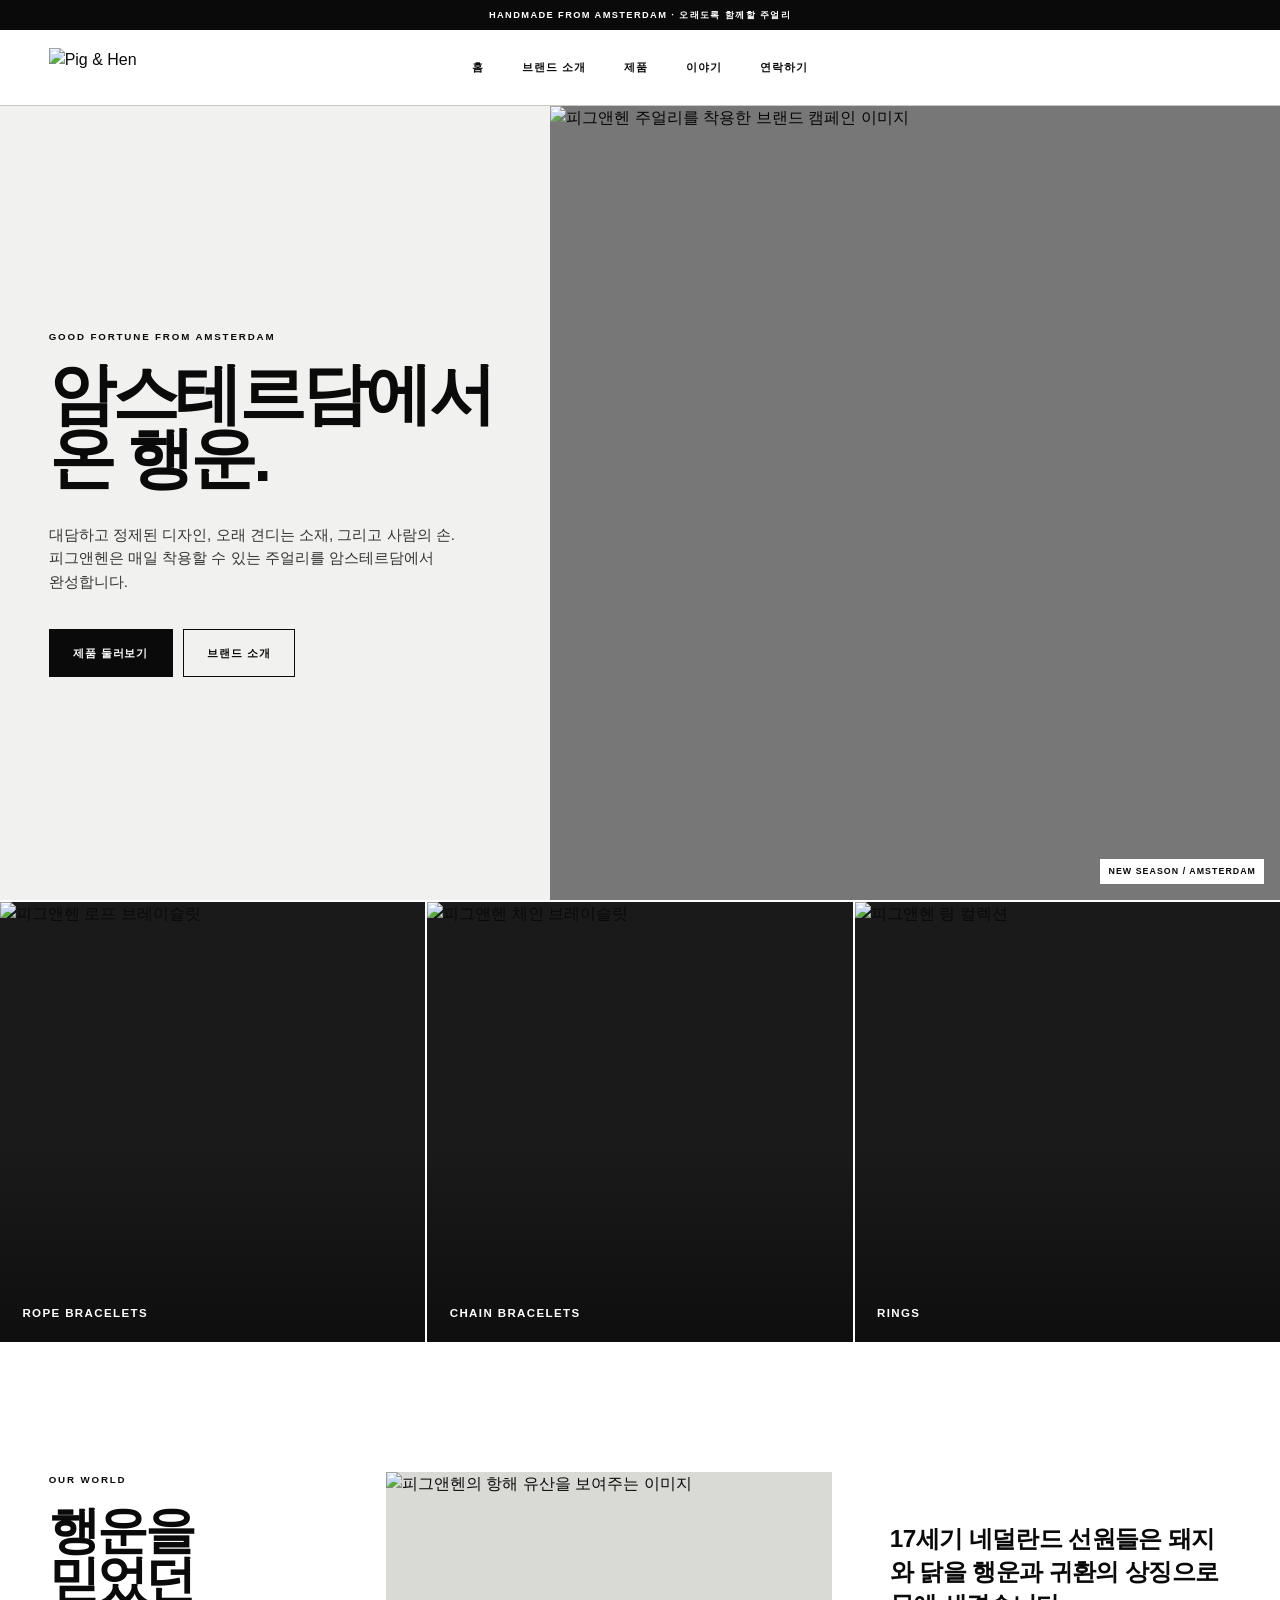
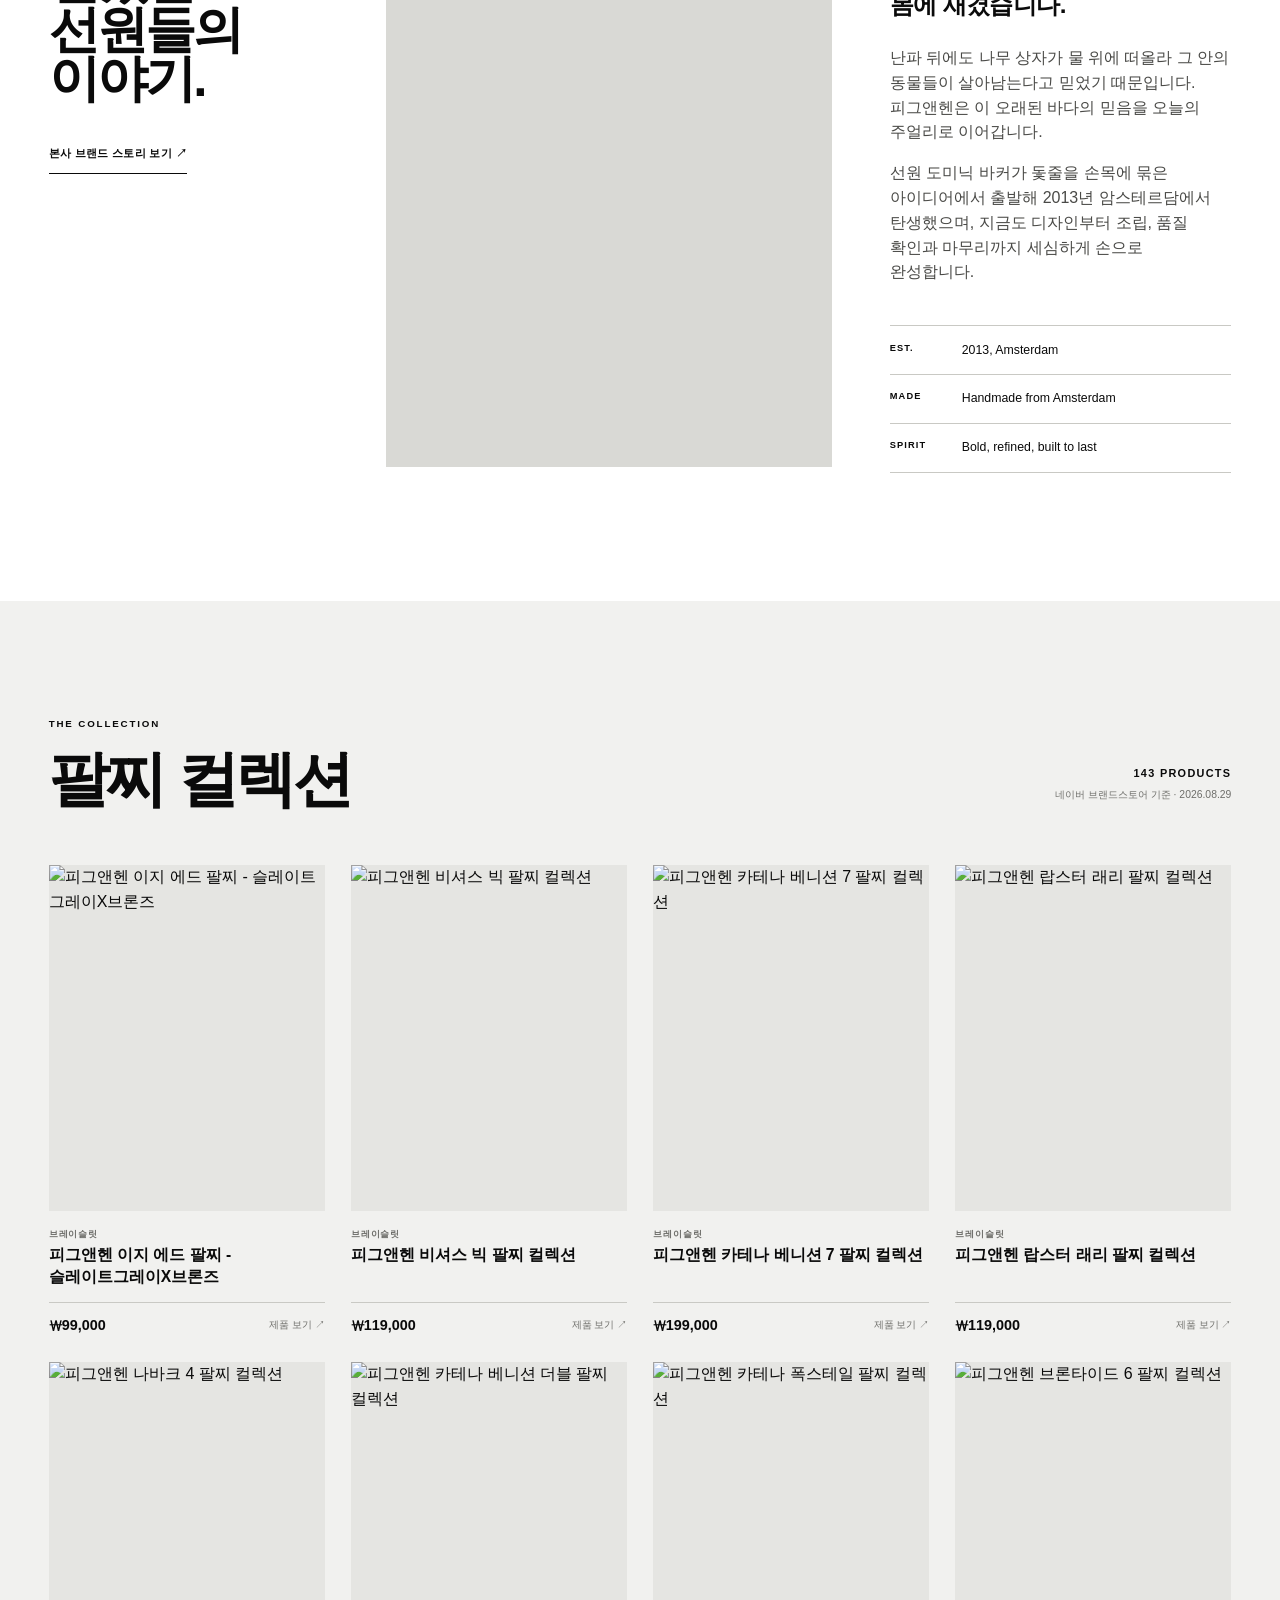
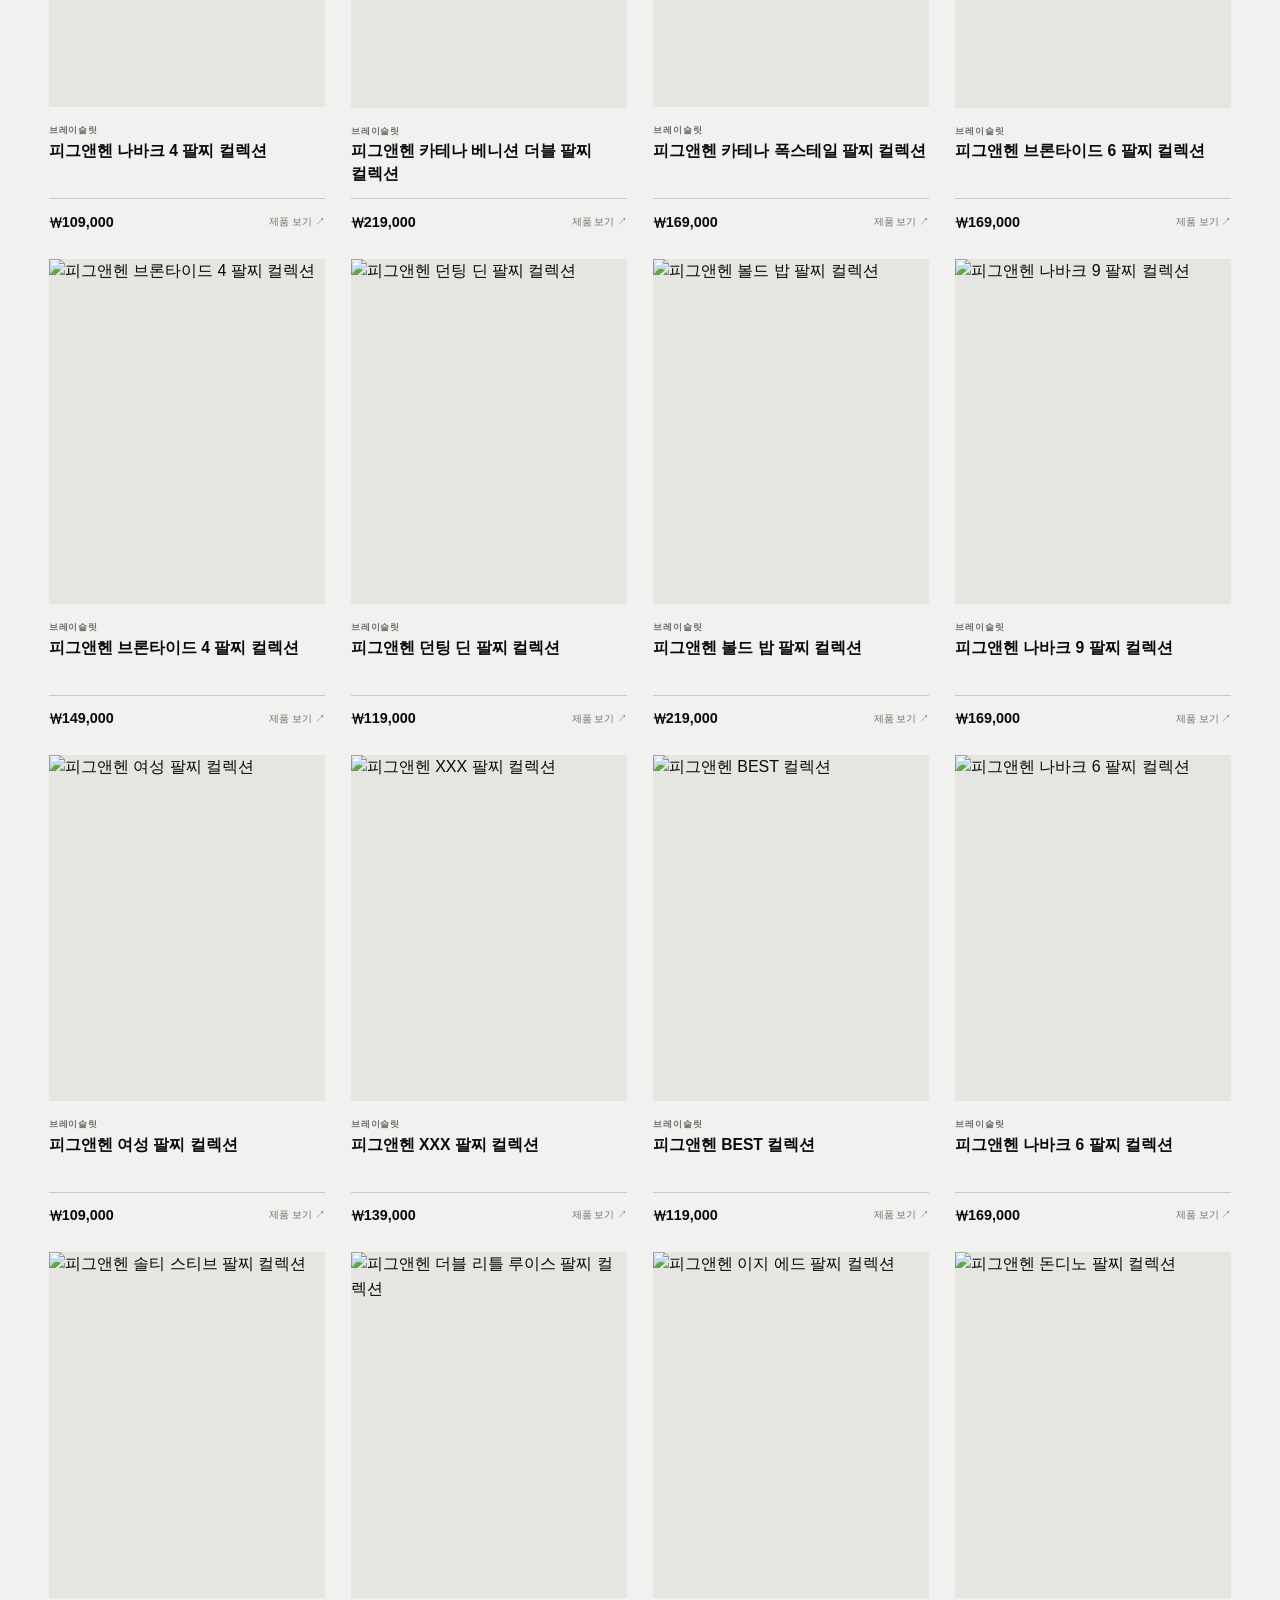
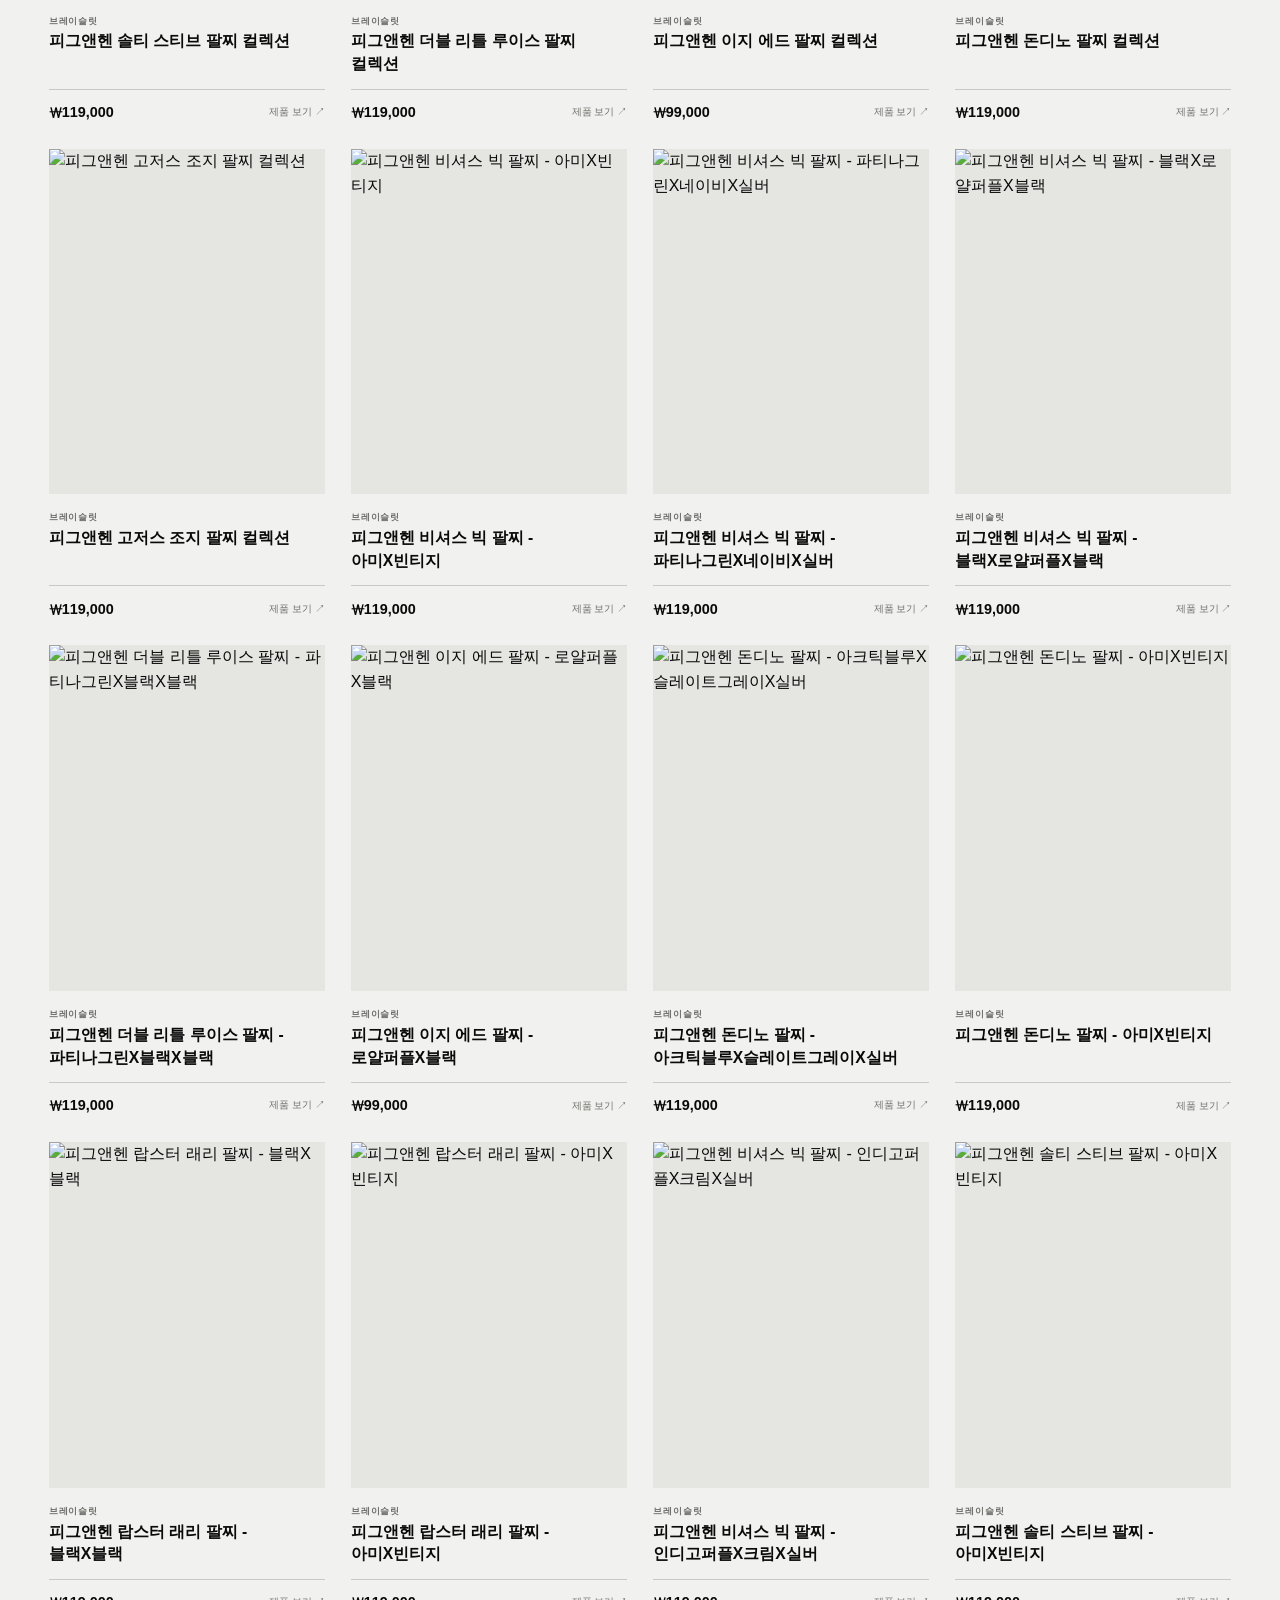
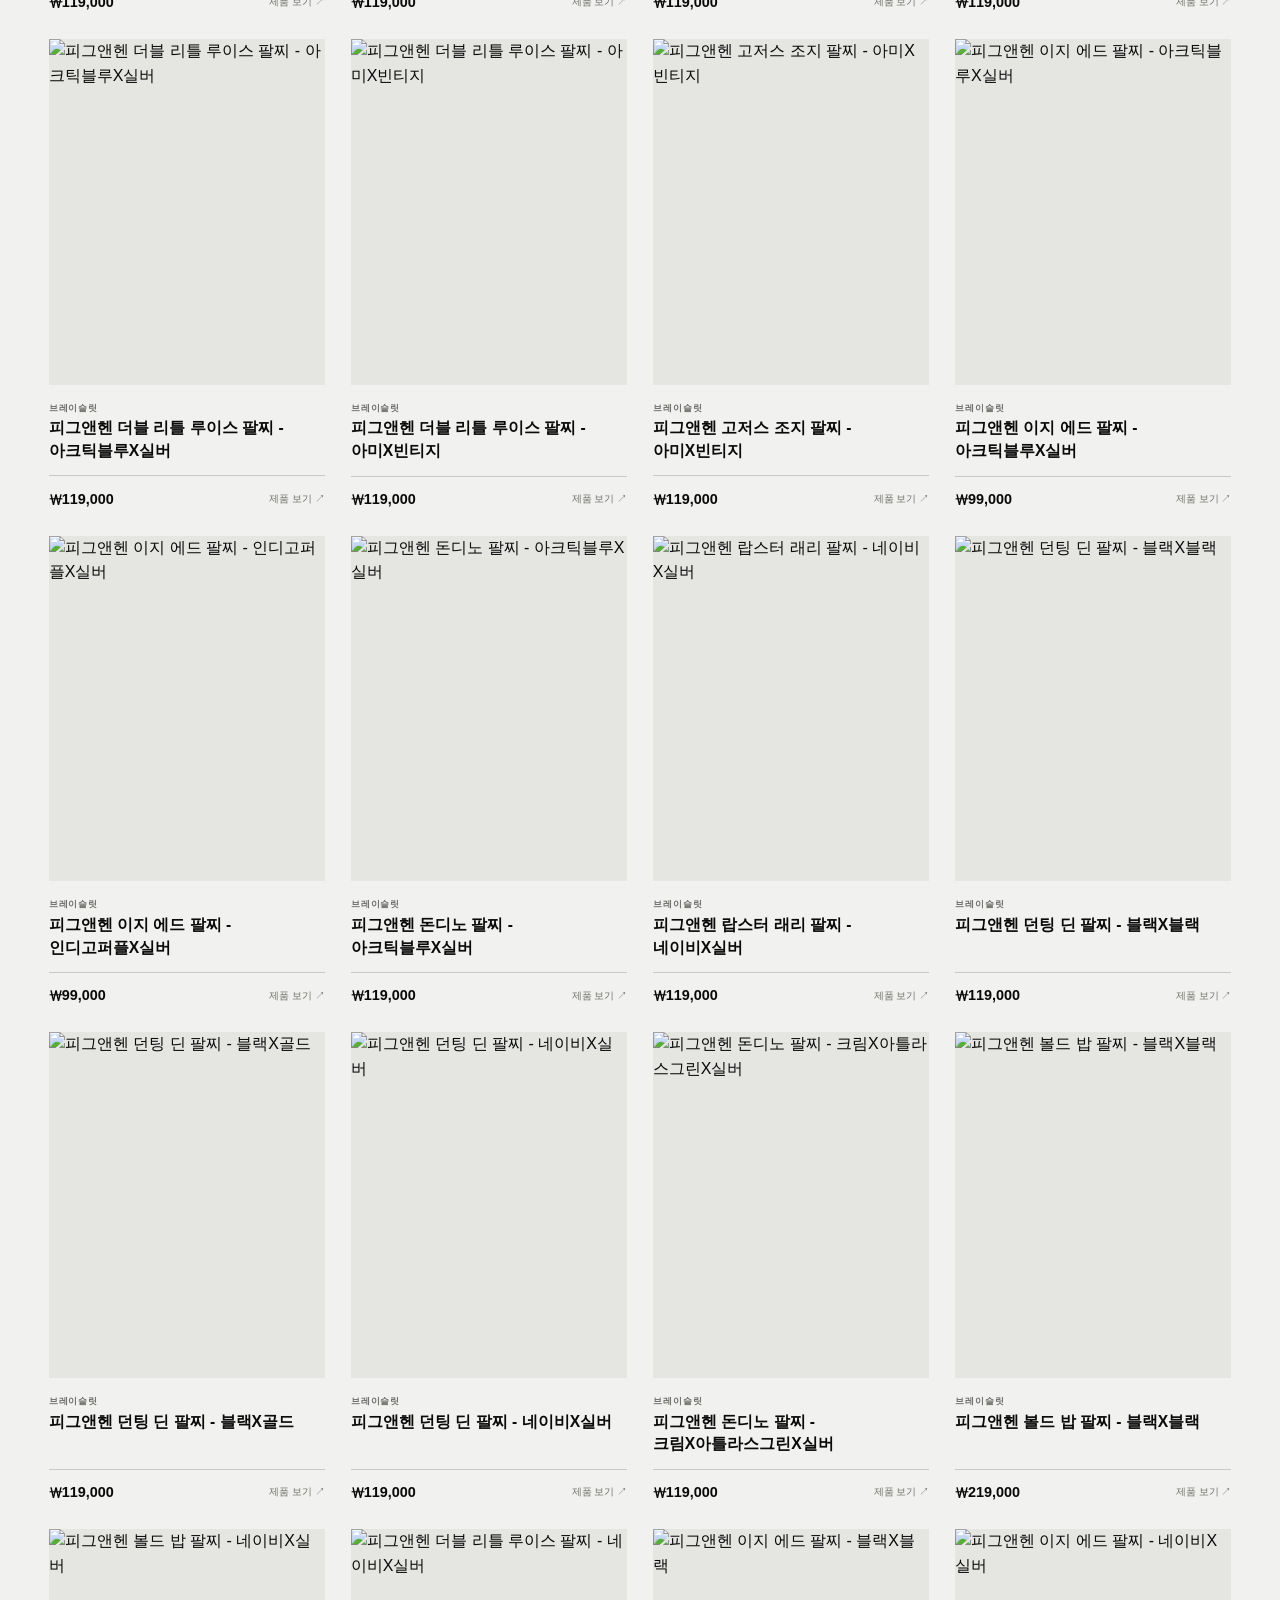
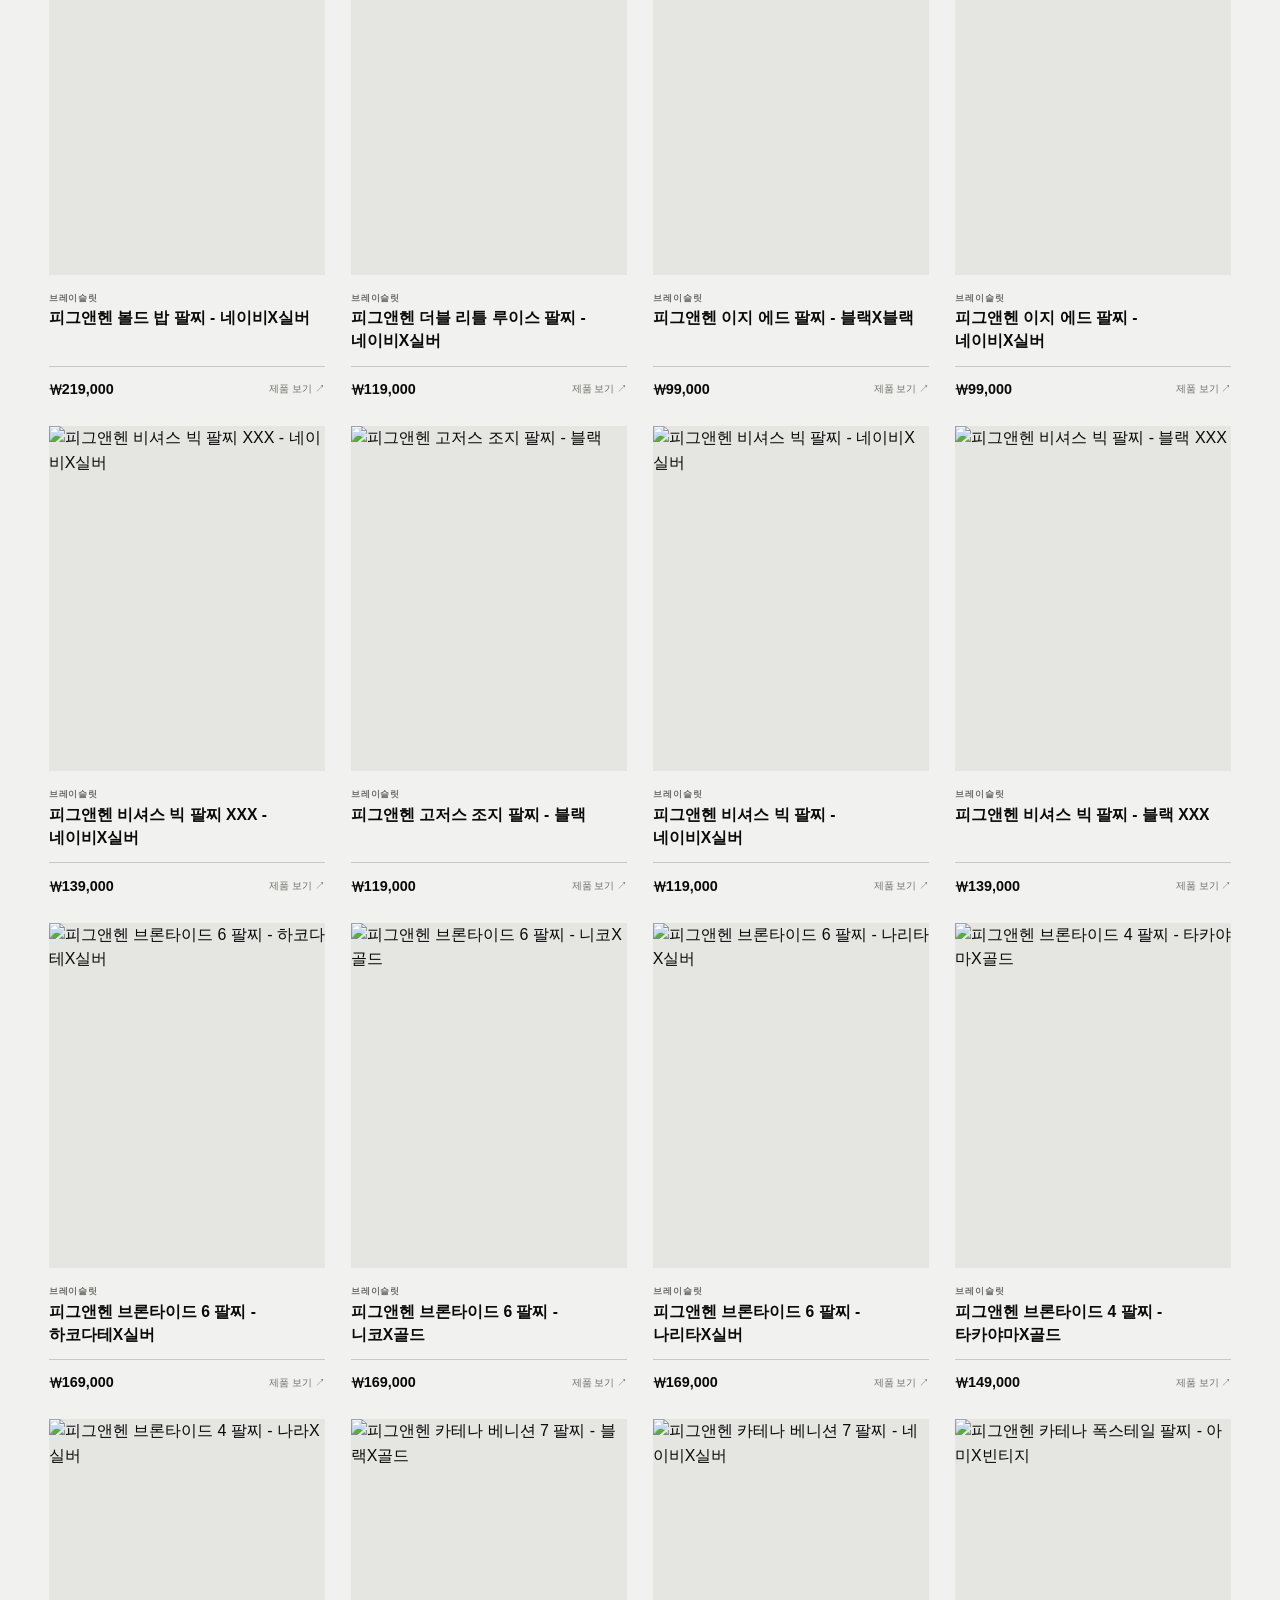
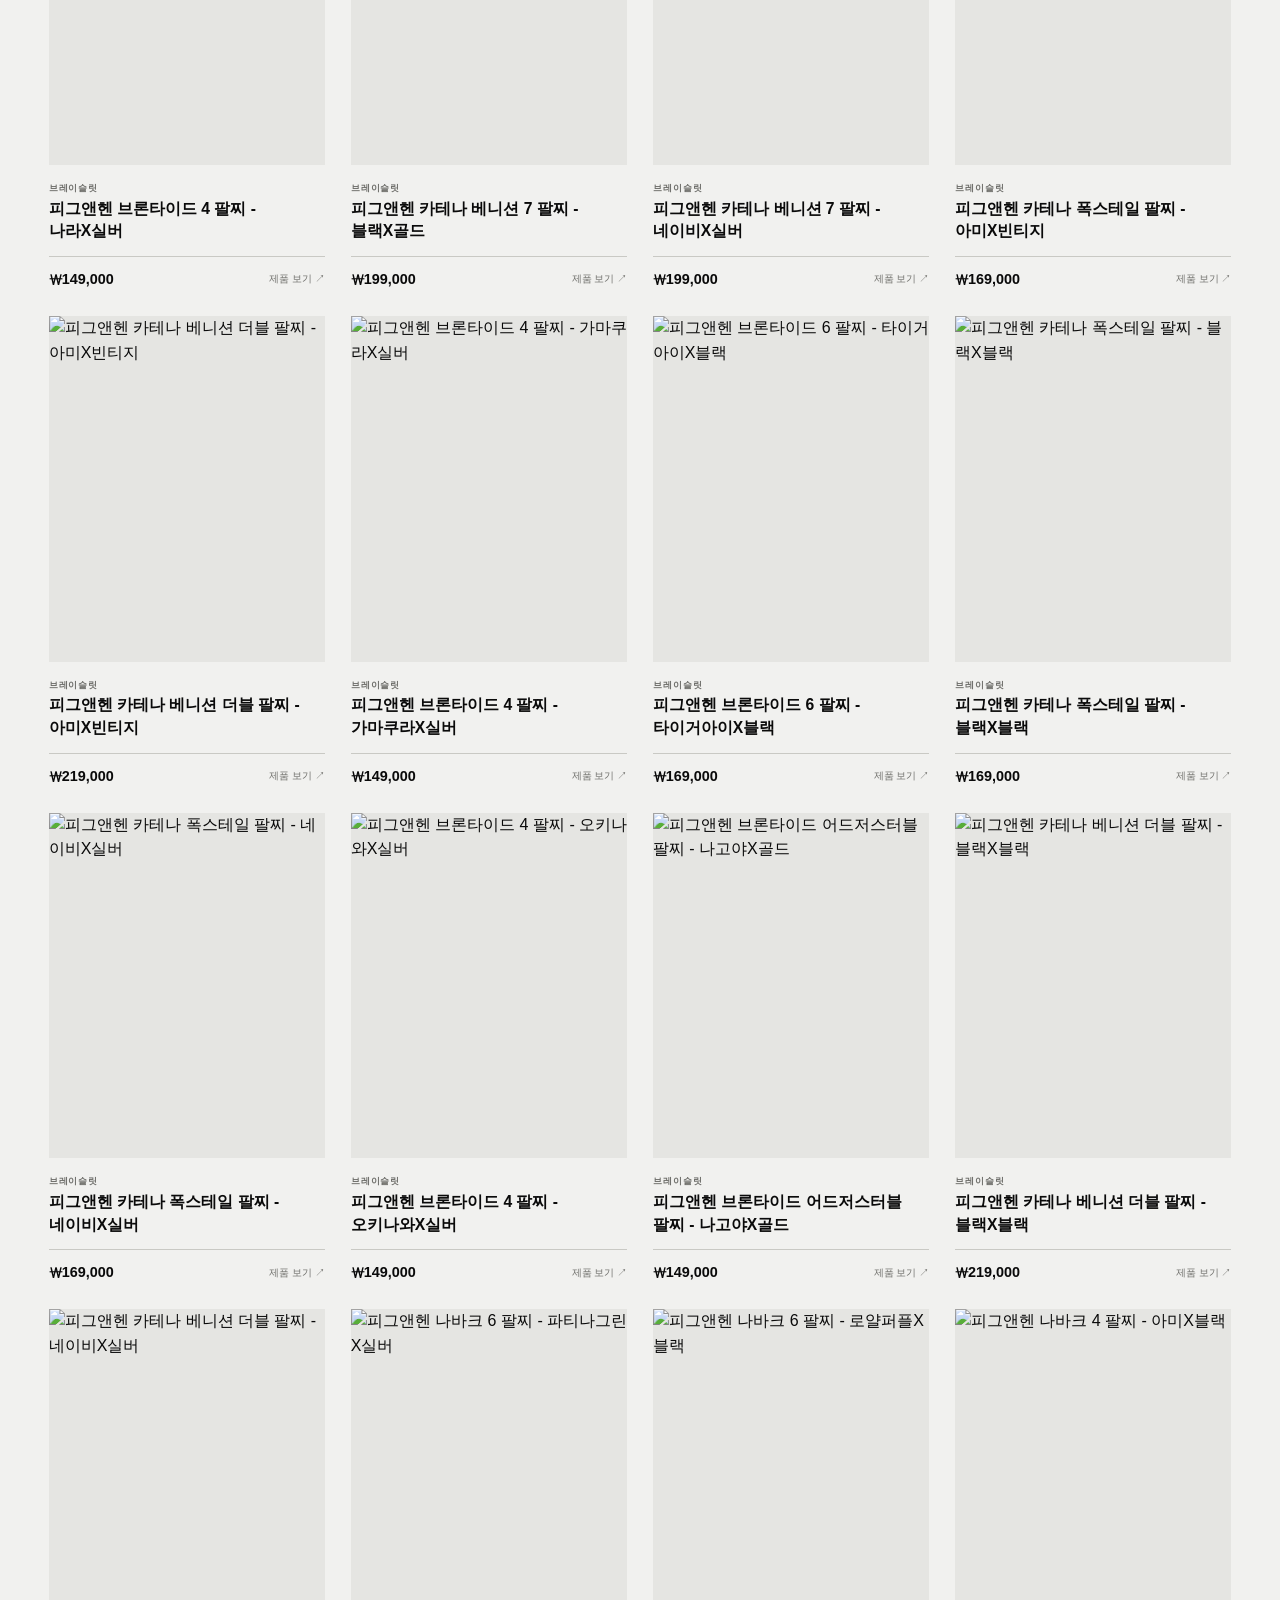
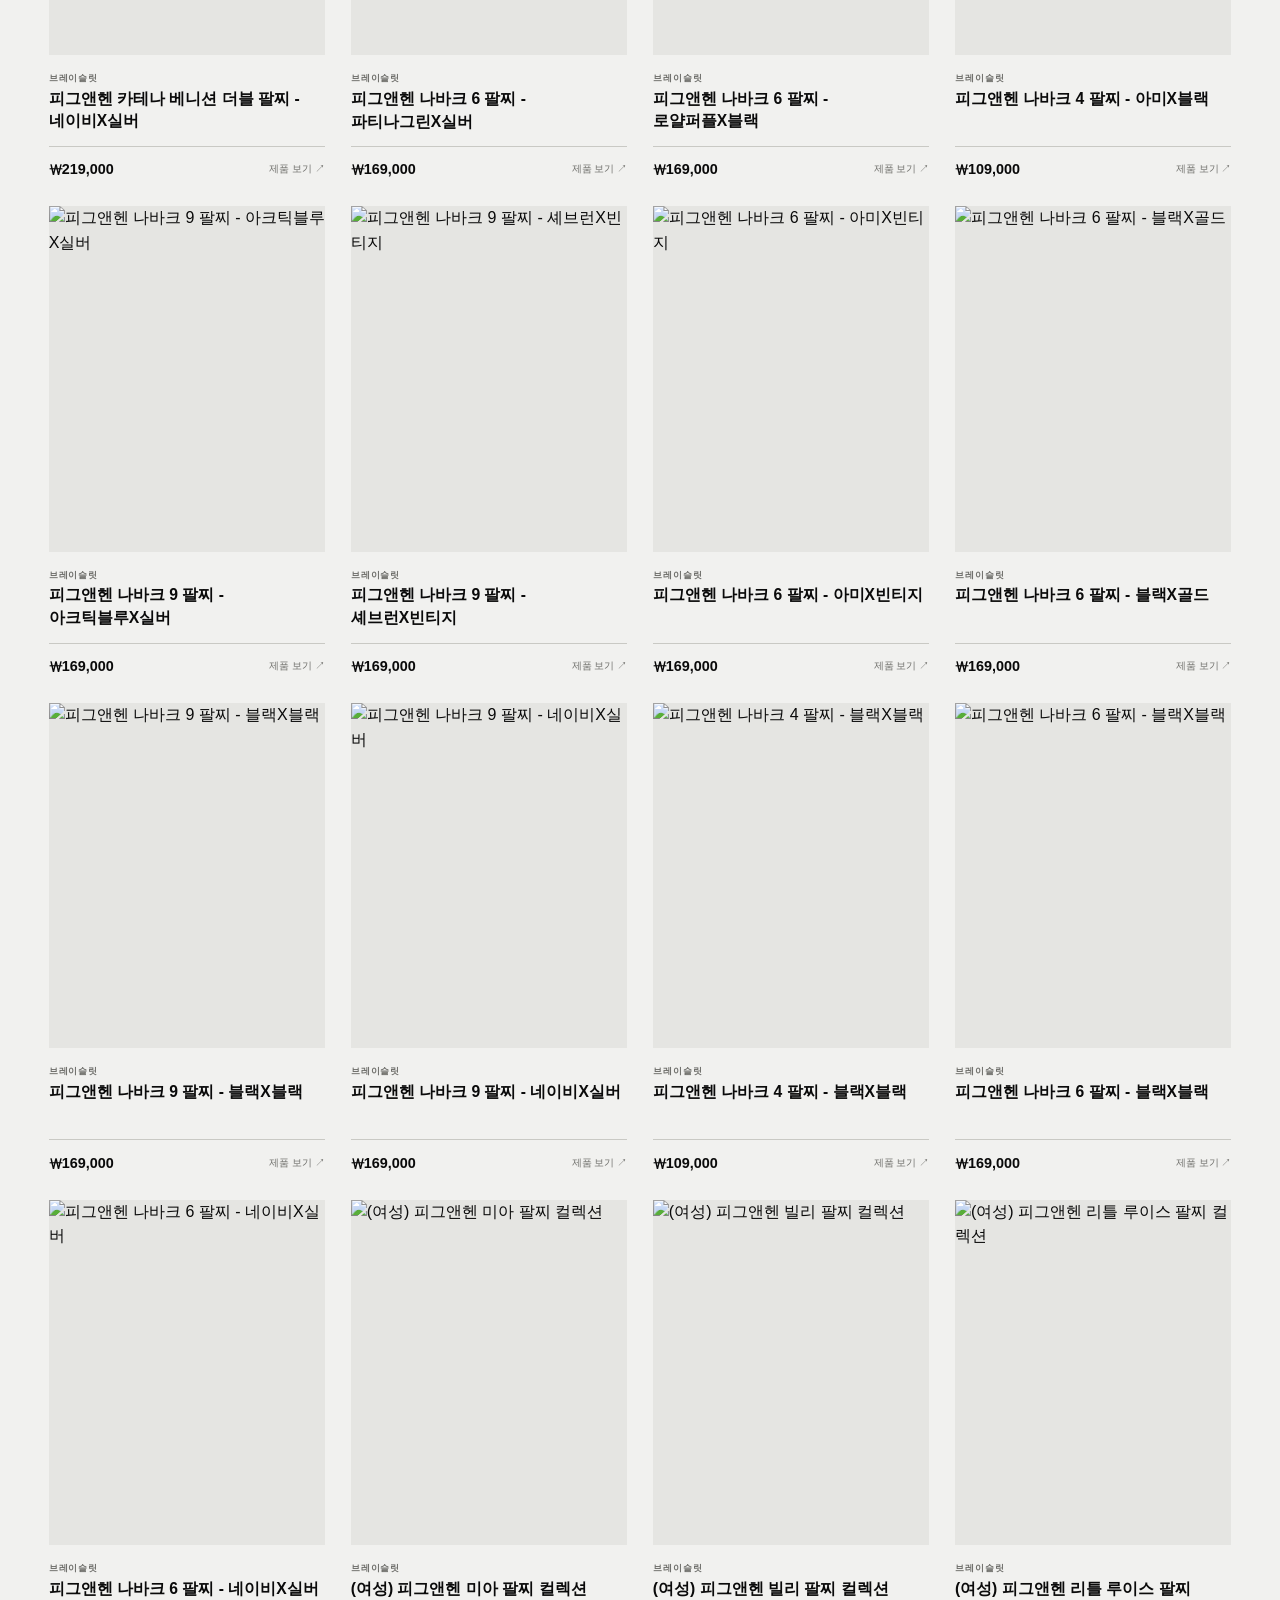
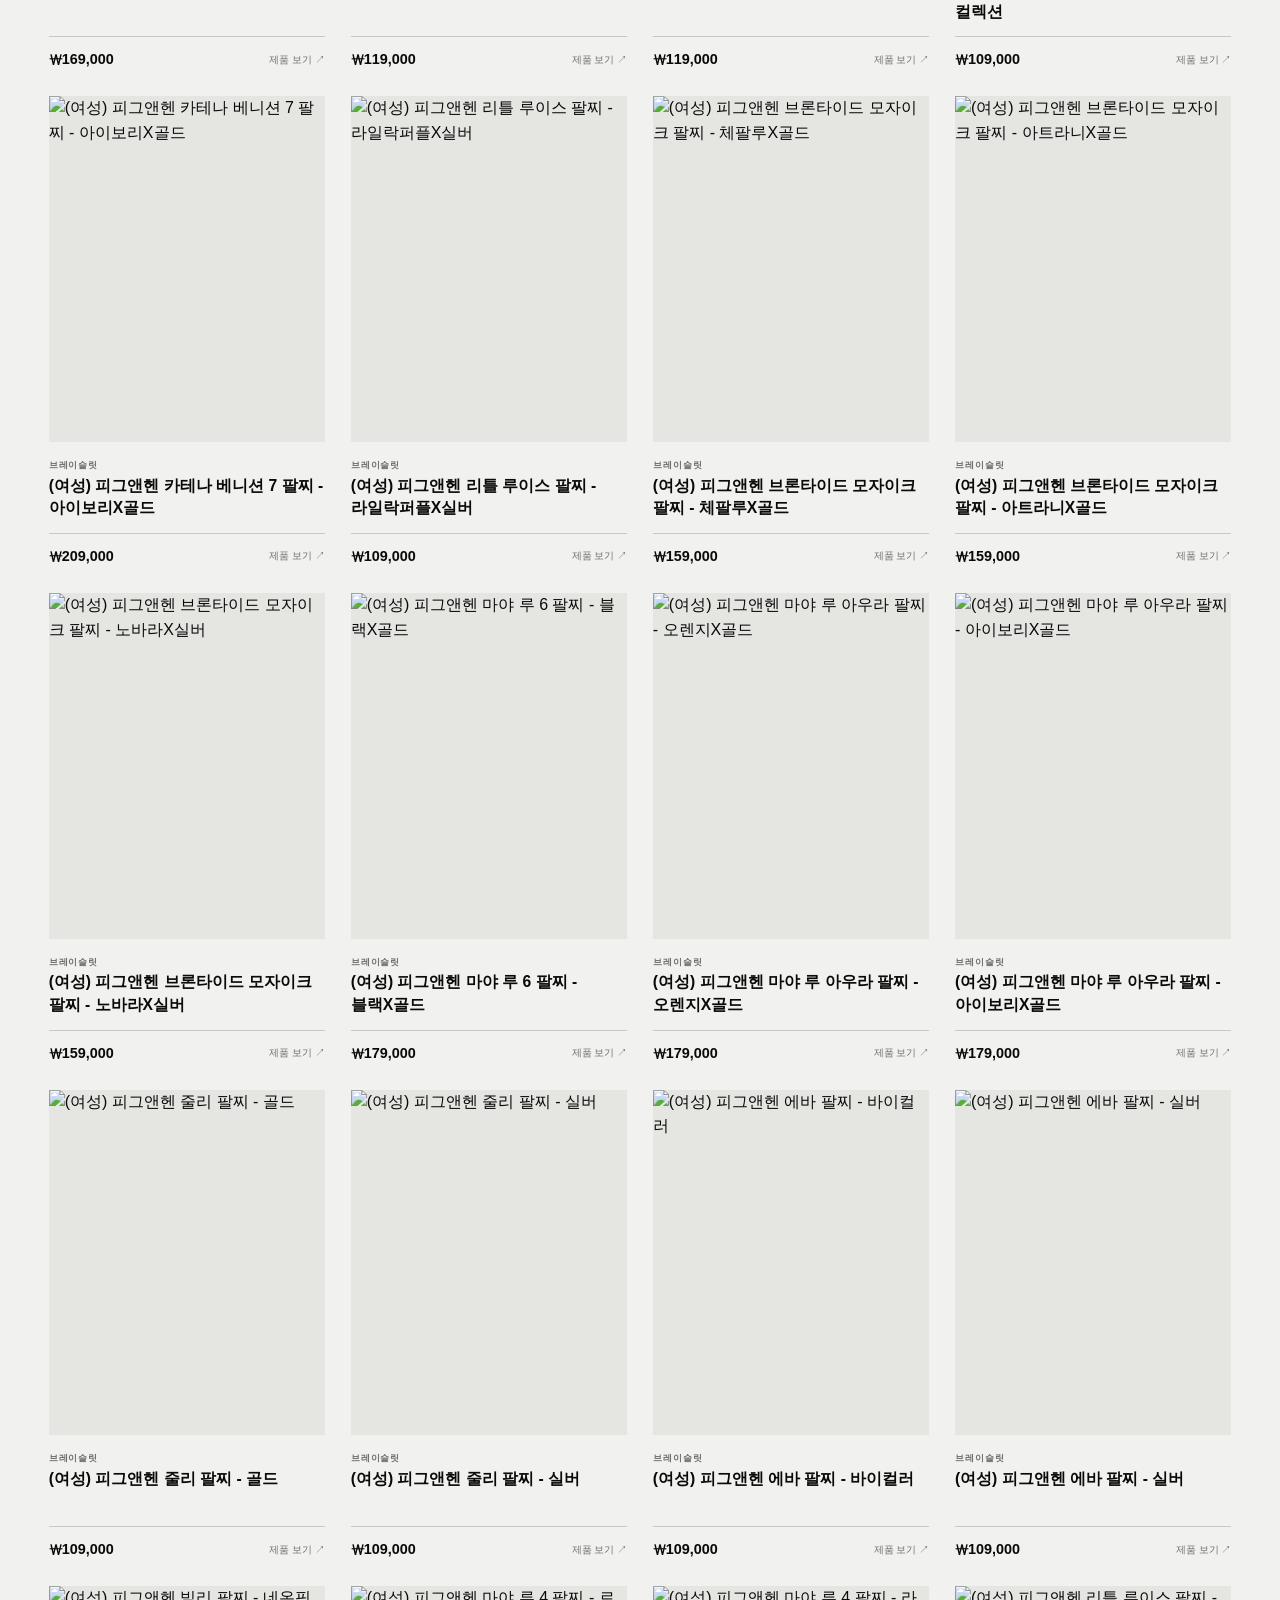
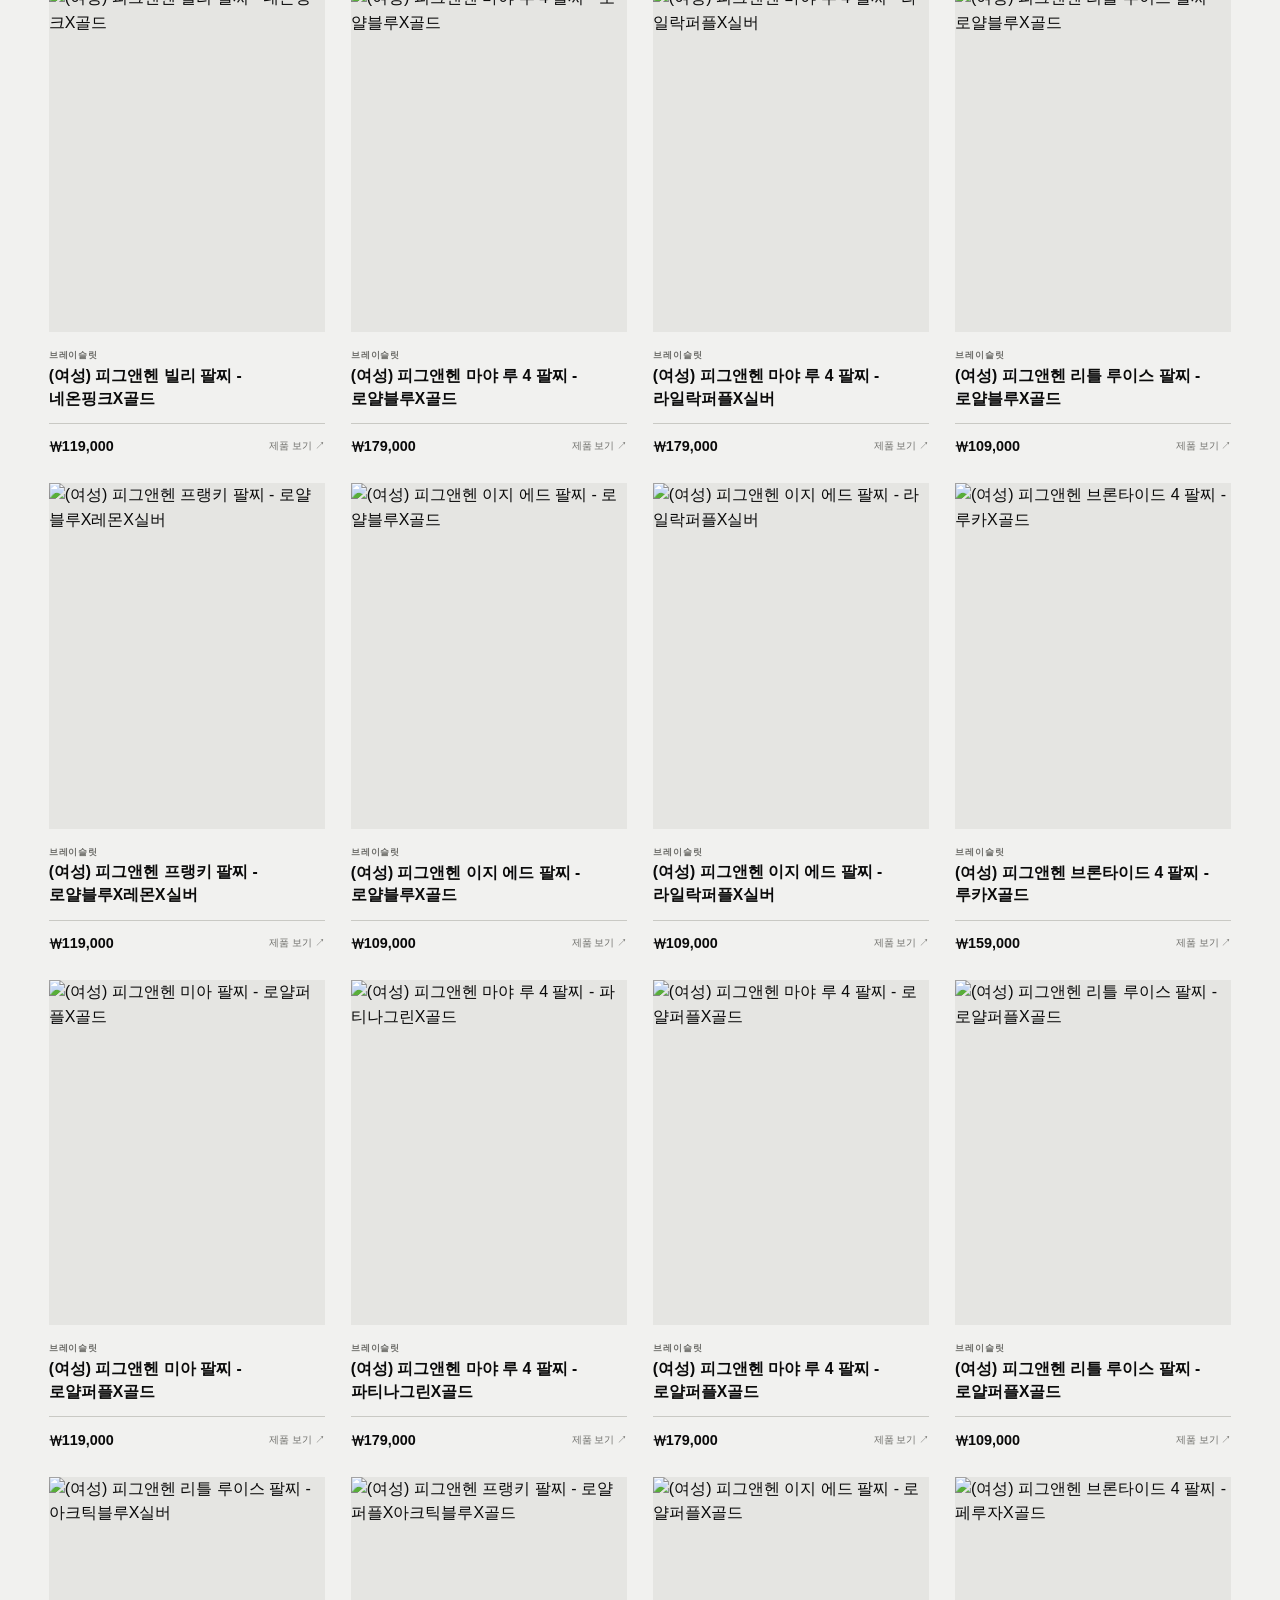
==== commit 41698a97: "Merge Pig and Hen product catalog" ====
--- a/index.html
+++ b/index.html
@@ -50,23 +50,23 @@
       <section id="products" class="products" aria-labelledby="products-title">
         <div class="section-heading reveal">
           <div><p class="eyebrow">The collection</p><h2 id="products-title">팔찌 컬렉션</h2></div>
-          <div class="collection-meta"><strong>21 PRODUCTS</strong><span>네이버 브랜드스토어 기준 · 2026.08.29</span></div>
+          <div class="collection-meta"><strong>143 PRODUCTS</strong><span>네이버 브랜드스토어 기준 · 2026.08.29</span></div>
         </div>
         <div class="catalog">
           <a class="catalog-item reveal" href="https://brand.naver.com/supplyroute/products/13193562605" target="_blank" rel="noopener noreferrer">
-            <div class="catalog-image"><img src="https://shop-phinf.pstatic.net/20260303_73/17725218759539z8i9_JPEG/19883440813844788_1110688674.jpg" alt="피그앤헨 이지 에드 팔찌 - 슬레이트그레이X브론즈" width="800" height="1000" loading="lazy"><span>NEW</span></div>
+            <div class="catalog-image"><img src="https://shop-phinf.pstatic.net/20260303_73/17725218759539z8i9_JPEG/19883440813844788_1110688674.jpg" alt="피그앤헨 이지 에드 팔찌 - 슬레이트그레이X브론즈" width="800" height="1000" loading="lazy"></div>
             <p>브레이슬릿</p>
             <h3>피그앤헨 이지 에드 팔찌 - 슬레이트그레이X브론즈</h3>
             <div class="product-footer"><strong>₩99,000</strong><span>제품 보기 ↗</span></div>
           </a>
           <a class="catalog-item reveal" href="https://brand.naver.com/supplyroute/products/5537339293" target="_blank" rel="noopener noreferrer">
-            <div class="catalog-image"><img src="https://shop-phinf.pstatic.net/20260306_96/1772756231541h2Xme_JPEG/82904681346363758_1160219624.jpg" alt="피그앤헨 비셔스 빅 팔찌 컬렉션" width="800" height="1000" loading="lazy"><span>COLLECTION</span></div>
+            <div class="catalog-image"><img src="https://shop-phinf.pstatic.net/20260306_96/1772756231541h2Xme_JPEG/82904681346363758_1160219624.jpg" alt="피그앤헨 비셔스 빅 팔찌 컬렉션" width="800" height="1000" loading="lazy"></div>
             <p>브레이슬릿</p>
             <h3>피그앤헨 비셔스 빅 팔찌 컬렉션</h3>
             <div class="product-footer"><strong>₩119,000</strong><span>제품 보기 ↗</span></div>
           </a>
           <a class="catalog-item reveal" href="https://brand.naver.com/supplyroute/products/12320378242" target="_blank" rel="noopener noreferrer">
-            <div class="catalog-image"><img src="https://shop-phinf.pstatic.net/20260306_66/1772756201411AOyKN_JPEG/30381942492463718_1214754453.jpg" alt="피그앤헨 카테나 베니션 7 팔찌 컬렉션" width="800" height="1000" loading="lazy"><span>COLLECTION</span></div>
+            <div class="catalog-image"><img src="https://shop-phinf.pstatic.net/20260306_66/1772756201411AOyKN_JPEG/30381942492463718_1214754453.jpg" alt="피그앤헨 카테나 베니션 7 팔찌 컬렉션" width="800" height="1000" loading="lazy"></div>
             <p>브레이슬릿</p>
             <h3>피그앤헨 카테나 베니션 7 팔찌 컬렉션</h3>
             <div class="product-footer"><strong>₩199,000</strong><span>제품 보기 ↗</span></div>
@@ -179,6 +179,742 @@
             <h3>피그앤헨 고저스 조지 팔찌 컬렉션</h3>
             <div class="product-footer"><strong>₩119,000</strong><span>제품 보기 ↗</span></div>
           </a>
+          <a class="catalog-item reveal" href="https://brand.naver.com/supplyroute/products/11553363915" target="_blank" rel="noopener noreferrer">
+            <div class="catalog-image"><img src="https://shop-phinf.pstatic.net/20250305_271/1741142850358BP650_JPEG/6312711326594695_2063332571.jpg" alt="피그앤헨 비셔스 빅 팔찌 - 아미X빈티지" width="800" height="1000" loading="lazy"></div>
+            <p>브레이슬릿</p>
+            <h3>피그앤헨 비셔스 빅 팔찌 - 아미X빈티지</h3>
+            <div class="product-footer"><strong>₩119,000</strong><span>제품 보기 ↗</span></div>
+          </a>
+          <a class="catalog-item reveal" href="https://brand.naver.com/supplyroute/products/12332719918" target="_blank" rel="noopener noreferrer">
+            <div class="catalog-image"><img src="https://shop-phinf.pstatic.net/20250901_276/1756693235800CM8C5_JPEG/41878201593075015_469572333.jpg" alt="피그앤헨 비셔스 빅 팔찌 - 파티나그린X네이비X실버" width="800" height="1000" loading="lazy"></div>
+            <p>브레이슬릿</p>
+            <h3>피그앤헨 비셔스 빅 팔찌 - 파티나그린X네이비X실버</h3>
+            <div class="product-footer"><strong>₩119,000</strong><span>제품 보기 ↗</span></div>
+          </a>
+          <a class="catalog-item reveal" href="https://brand.naver.com/supplyroute/products/12332711918" target="_blank" rel="noopener noreferrer">
+            <div class="catalog-image"><img src="https://shop-phinf.pstatic.net/20250901_168/1756693075668UK47N_JPEG/90825843812712787_1427403925.jpg" alt="피그앤헨 비셔스 빅 팔찌 - 블랙X로얄퍼플X블랙" width="800" height="1000" loading="lazy"></div>
+            <p>브레이슬릿</p>
+            <h3>피그앤헨 비셔스 빅 팔찌 - 블랙X로얄퍼플X블랙</h3>
+            <div class="product-footer"><strong>₩119,000</strong><span>제품 보기 ↗</span></div>
+          </a>
+          <a class="catalog-item reveal" href="https://brand.naver.com/supplyroute/products/12332690152" target="_blank" rel="noopener noreferrer">
+            <div class="catalog-image"><img src="https://shop-phinf.pstatic.net/20250901_129/1756692733403CRX35_JPEG/32917707282231950_1964544912.jpg" alt="피그앤헨 더블 리틀 루이스 팔찌 - 파티나그린X블랙X블랙" width="800" height="1000" loading="lazy"></div>
+            <p>브레이슬릿</p>
+            <h3>피그앤헨 더블 리틀 루이스 팔찌 - 파티나그린X블랙X블랙</h3>
+            <div class="product-footer"><strong>₩119,000</strong><span>제품 보기 ↗</span></div>
+          </a>
+          <a class="catalog-item reveal" href="https://brand.naver.com/supplyroute/products/12332668352" target="_blank" rel="noopener noreferrer">
+            <div class="catalog-image"><img src="https://shop-phinf.pstatic.net/20250901_64/1756692303090A6x5K_JPEG/71020407969299126_941432297.jpg" alt="피그앤헨 이지 에드 팔찌 - 로얄퍼플X블랙" width="800" height="1000" loading="lazy"></div>
+            <p>브레이슬릿</p>
+            <h3>피그앤헨 이지 에드 팔찌 - 로얄퍼플X블랙</h3>
+            <div class="product-footer"><strong>₩99,000</strong><span>제품 보기 ↗</span></div>
+          </a>
+          <a class="catalog-item reveal" href="https://brand.naver.com/supplyroute/products/12332660826" target="_blank" rel="noopener noreferrer">
+            <div class="catalog-image"><img src="https://shop-phinf.pstatic.net/20250901_116/1756692152464Tl0CK_JPEG/90824972602040895_847358316.jpg" alt="피그앤헨 돈디노 팔찌 - 아크틱블루X슬레이트그레이X실버" width="800" height="1000" loading="lazy"></div>
+            <p>브레이슬릿</p>
+            <h3>피그앤헨 돈디노 팔찌 - 아크틱블루X슬레이트그레이X실버</h3>
+            <div class="product-footer"><strong>₩119,000</strong><span>제품 보기 ↗</span></div>
+          </a>
+          <a class="catalog-item reveal" href="https://brand.naver.com/supplyroute/products/12332652380" target="_blank" rel="noopener noreferrer">
+            <div class="catalog-image"><img src="https://shop-phinf.pstatic.net/20250901_68/1756692003523If542_JPEG/106866505930411042_666911660.jpg" alt="피그앤헨 돈디노 팔찌 - 아미X빈티지" width="800" height="1000" loading="lazy"></div>
+            <p>브레이슬릿</p>
+            <h3>피그앤헨 돈디노 팔찌 - 아미X빈티지</h3>
+            <div class="product-footer"><strong>₩119,000</strong><span>제품 보기 ↗</span></div>
+          </a>
+          <a class="catalog-item reveal" href="https://brand.naver.com/supplyroute/products/11553068470" target="_blank" rel="noopener noreferrer">
+            <div class="catalog-image"><img src="https://shop-phinf.pstatic.net/20250305_10/1741137770141nBrCr_JPEG/75270601140686322_1214953683.jpg" alt="피그앤헨 랍스터 래리 팔찌 - 블랙X블랙" width="800" height="1000" loading="lazy"></div>
+            <p>브레이슬릿</p>
+            <h3>피그앤헨 랍스터 래리 팔찌 - 블랙X블랙</h3>
+            <div class="product-footer"><strong>₩119,000</strong><span>제품 보기 ↗</span></div>
+          </a>
+          <a class="catalog-item reveal" href="https://brand.naver.com/supplyroute/products/11553063757" target="_blank" rel="noopener noreferrer">
+            <div class="catalog-image"><img src="https://shop-phinf.pstatic.net/20250305_45/1741137624151pOdFx_JPEG/75270508282973736_1378330394.jpg" alt="피그앤헨 랍스터 래리 팔찌 - 아미X빈티지" width="800" height="1000" loading="lazy"></div>
+            <p>브레이슬릿</p>
+            <h3>피그앤헨 랍스터 래리 팔찌 - 아미X빈티지</h3>
+            <div class="product-footer"><strong>₩119,000</strong><span>제품 보기 ↗</span></div>
+          </a>
+          <a class="catalog-item reveal" href="https://brand.naver.com/supplyroute/products/11552943964" target="_blank" rel="noopener noreferrer">
+            <div class="catalog-image"><img src="https://shop-phinf.pstatic.net/20250305_263/1741134967188kYmQp_JPEG/575681545319573_1196856659.jpg" alt="피그앤헨 비셔스 빅 팔찌 - 인디고퍼플X크림X실버" width="800" height="1000" loading="lazy"></div>
+            <p>브레이슬릿</p>
+            <h3>피그앤헨 비셔스 빅 팔찌 - 인디고퍼플X크림X실버</h3>
+            <div class="product-footer"><strong>₩119,000</strong><span>제품 보기 ↗</span></div>
+          </a>
+          <a class="catalog-item reveal" href="https://brand.naver.com/supplyroute/products/11552928089" target="_blank" rel="noopener noreferrer">
+            <div class="catalog-image"><img src="https://shop-phinf.pstatic.net/20250305_43/17411345307896soi8_JPEG/8433812928535423_1848790830.jpg" alt="피그앤헨 솔티 스티브 팔찌 - 아미X빈티지" width="800" height="1000" loading="lazy"></div>
+            <p>브레이슬릿</p>
+            <h3>피그앤헨 솔티 스티브 팔찌 - 아미X빈티지</h3>
+            <div class="product-footer"><strong>₩119,000</strong><span>제품 보기 ↗</span></div>
+          </a>
+          <a class="catalog-item reveal" href="https://brand.naver.com/supplyroute/products/11552922831" target="_blank" rel="noopener noreferrer">
+            <div class="catalog-image"><img src="https://shop-phinf.pstatic.net/20250305_182/1741134372227uorA9_JPEG/75267177971698366_860567492.jpg" alt="피그앤헨 더블 리틀 루이스 팔찌 - 아크틱블루X실버" width="800" height="1000" loading="lazy"></div>
+            <p>브레이슬릿</p>
+            <h3>피그앤헨 더블 리틀 루이스 팔찌 - 아크틱블루X실버</h3>
+            <div class="product-footer"><strong>₩119,000</strong><span>제품 보기 ↗</span></div>
+          </a>
+          <a class="catalog-item reveal" href="https://brand.naver.com/supplyroute/products/11552910075" target="_blank" rel="noopener noreferrer">
+            <div class="catalog-image"><img src="https://shop-phinf.pstatic.net/20250305_87/17411340584925scB5_JPEG/8433340630619547_1693569023.jpg" alt="피그앤헨 더블 리틀 루이스 팔찌 - 아미X빈티지" width="800" height="1000" loading="lazy"></div>
+            <p>브레이슬릿</p>
+            <h3>피그앤헨 더블 리틀 루이스 팔찌 - 아미X빈티지</h3>
+            <div class="product-footer"><strong>₩119,000</strong><span>제품 보기 ↗</span></div>
+          </a>
+          <a class="catalog-item reveal" href="https://brand.naver.com/supplyroute/products/11552899840" target="_blank" rel="noopener noreferrer">
+            <div class="catalog-image"><img src="https://shop-phinf.pstatic.net/20250305_295/1741133847337qICYU_JPEG/16634080459420115_768554778.jpg" alt="피그앤헨 고저스 조지 팔찌 - 아미X빈티지" width="800" height="1000" loading="lazy"></div>
+            <p>브레이슬릿</p>
+            <h3>피그앤헨 고저스 조지 팔찌 - 아미X빈티지</h3>
+            <div class="product-footer"><strong>₩119,000</strong><span>제품 보기 ↗</span></div>
+          </a>
+          <a class="catalog-item reveal" href="https://brand.naver.com/supplyroute/products/11552891255" target="_blank" rel="noopener noreferrer">
+            <div class="catalog-image"><img src="https://shop-phinf.pstatic.net/20250305_9/1741133576597JTlCM_JPEG/75308801543705224_216390960.jpg" alt="피그앤헨 이지 에드 팔찌 - 아크틱블루X실버" width="800" height="1000" loading="lazy"></div>
+            <p>브레이슬릿</p>
+            <h3>피그앤헨 이지 에드 팔찌 - 아크틱블루X실버</h3>
+            <div class="product-footer"><strong>₩99,000</strong><span>제품 보기 ↗</span></div>
+          </a>
+          <a class="catalog-item reveal" href="https://brand.naver.com/supplyroute/products/11552884387" target="_blank" rel="noopener noreferrer">
+            <div class="catalog-image"><img src="https://shop-phinf.pstatic.net/20250305_160/1741133415546unabE_JPEG/16633648668958418_1875047210.jpg" alt="피그앤헨 이지 에드 팔찌 - 인디고퍼플X실버" width="800" height="1000" loading="lazy"></div>
+            <p>브레이슬릿</p>
+            <h3>피그앤헨 이지 에드 팔찌 - 인디고퍼플X실버</h3>
+            <div class="product-footer"><strong>₩99,000</strong><span>제품 보기 ↗</span></div>
+          </a>
+          <a class="catalog-item reveal" href="https://brand.naver.com/supplyroute/products/11552877019" target="_blank" rel="noopener noreferrer">
+            <div class="catalog-image"><img src="https://shop-phinf.pstatic.net/20250305_62/1741133306702eQbe7_JPEG/27950276567155137_1731476623.jpg" alt="피그앤헨 돈디노 팔찌 - 아크틱블루X실버" width="800" height="1000" loading="lazy"></div>
+            <p>브레이슬릿</p>
+            <h3>피그앤헨 돈디노 팔찌 - 아크틱블루X실버</h3>
+            <div class="product-footer"><strong>₩119,000</strong><span>제품 보기 ↗</span></div>
+          </a>
+          <a class="catalog-item reveal" href="https://brand.naver.com/supplyroute/products/11136461875" target="_blank" rel="noopener noreferrer">
+            <div class="catalog-image"><img src="https://shop-phinf.pstatic.net/20241115_255/1731672584065SdhpJ_JPEG/65805462213109165_69980120.jpg" alt="피그앤헨 랍스터 래리 팔찌 - 네이비X실버" width="800" height="1000" loading="lazy"></div>
+            <p>브레이슬릿</p>
+            <h3>피그앤헨 랍스터 래리 팔찌 - 네이비X실버</h3>
+            <div class="product-footer"><strong>₩119,000</strong><span>제품 보기 ↗</span></div>
+          </a>
+          <a class="catalog-item reveal" href="https://brand.naver.com/supplyroute/products/10812938179" target="_blank" rel="noopener noreferrer">
+            <div class="catalog-image"><img src="https://shop-phinf.pstatic.net/20240830_251/1725013974741WxyVm_JPEG/7613544556472631_1774525037.jpg" alt="피그앤헨 던팅 딘 팔찌 - 블랙X블랙" width="800" height="1000" loading="lazy"></div>
+            <p>브레이슬릿</p>
+            <h3>피그앤헨 던팅 딘 팔찌 - 블랙X블랙</h3>
+            <div class="product-footer"><strong>₩119,000</strong><span>제품 보기 ↗</span></div>
+          </a>
+          <a class="catalog-item reveal" href="https://brand.naver.com/supplyroute/products/10073489659" target="_blank" rel="noopener noreferrer">
+            <div class="catalog-image"><img src="https://shop-phinf.pstatic.net/20240314_243/17103940207236rnHf_JPEG/111529863439595506_1435805132.jpg" alt="피그앤헨 던팅 딘 팔찌 - 블랙X골드" width="800" height="1000" loading="lazy"></div>
+            <p>브레이슬릿</p>
+            <h3>피그앤헨 던팅 딘 팔찌 - 블랙X골드</h3>
+            <div class="product-footer"><strong>₩119,000</strong><span>제품 보기 ↗</span></div>
+          </a>
+          <a class="catalog-item reveal" href="https://brand.naver.com/supplyroute/products/10073482913" target="_blank" rel="noopener noreferrer">
+            <div class="catalog-image"><img src="https://shop-phinf.pstatic.net/20240314_109/17103939205799aPnC_JPEG/111529763289716145_28405027.jpg" alt="피그앤헨 던팅 딘 팔찌 - 네이비X실버" width="800" height="1000" loading="lazy"></div>
+            <p>브레이슬릿</p>
+            <h3>피그앤헨 던팅 딘 팔찌 - 네이비X실버</h3>
+            <div class="product-footer"><strong>₩119,000</strong><span>제품 보기 ↗</span></div>
+          </a>
+          <a class="catalog-item reveal" href="https://brand.naver.com/supplyroute/products/10073309656" target="_blank" rel="noopener noreferrer">
+            <div class="catalog-image"><img src="https://shop-phinf.pstatic.net/20240314_194/17103913685571nvH3_JPEG/111527202377628280_1849259833.jpg" alt="피그앤헨 돈디노 팔찌 - 크림X아틀라스그린X실버" width="800" height="1000" loading="lazy"></div>
+            <p>브레이슬릿</p>
+            <h3>피그앤헨 돈디노 팔찌 - 크림X아틀라스그린X실버</h3>
+            <div class="product-footer"><strong>₩119,000</strong><span>제품 보기 ↗</span></div>
+          </a>
+          <a class="catalog-item reveal" href="https://brand.naver.com/supplyroute/products/8377230968" target="_blank" rel="noopener noreferrer">
+            <div class="catalog-image"><img src="https://shop-phinf.pstatic.net/20240312_209/17102427241961ITVB_JPEG/111378507904429893_628980019.jpg" alt="피그앤헨 볼드 밥 팔찌 - 블랙X블랙" width="800" height="1000" loading="lazy"></div>
+            <p>브레이슬릿</p>
+            <h3>피그앤헨 볼드 밥 팔찌 - 블랙X블랙</h3>
+            <div class="product-footer"><strong>₩219,000</strong><span>제품 보기 ↗</span></div>
+          </a>
+          <a class="catalog-item reveal" href="https://brand.naver.com/supplyroute/products/8377222715" target="_blank" rel="noopener noreferrer">
+            <div class="catalog-image"><img src="https://shop-phinf.pstatic.net/20240312_178/1710242722313LsRUc_JPEG/111378565018101122_1265098815.jpg" alt="피그앤헨 볼드 밥 팔찌 - 네이비X실버" width="800" height="1000" loading="lazy"></div>
+            <p>브레이슬릿</p>
+            <h3>피그앤헨 볼드 밥 팔찌 - 네이비X실버</h3>
+            <div class="product-footer"><strong>₩219,000</strong><span>제품 보기 ↗</span></div>
+          </a>
+          <a class="catalog-item reveal" href="https://brand.naver.com/supplyroute/products/5497117194" target="_blank" rel="noopener noreferrer">
+            <div class="catalog-image"><img src="https://shop-phinf.pstatic.net/20240312_19/1710242671857Xoo3D_JPEG/111378560556256442_603593161.jpg" alt="피그앤헨 더블 리틀 루이스 팔찌 - 네이비X실버" width="800" height="1000" loading="lazy"></div>
+            <p>브레이슬릿</p>
+            <h3>피그앤헨 더블 리틀 루이스 팔찌 - 네이비X실버</h3>
+            <div class="product-footer"><strong>₩119,000</strong><span>제품 보기 ↗</span></div>
+          </a>
+          <a class="catalog-item reveal" href="https://brand.naver.com/supplyroute/products/5497047779" target="_blank" rel="noopener noreferrer">
+            <div class="catalog-image"><img src="https://shop-phinf.pstatic.net/20240312_147/1710242632991qlX1x_JPEG/111378531702641936_1727884814.jpg" alt="피그앤헨 이지 에드 팔찌 - 블랙X블랙" width="800" height="1000" loading="lazy"></div>
+            <p>브레이슬릿</p>
+            <h3>피그앤헨 이지 에드 팔찌 - 블랙X블랙</h3>
+            <div class="product-footer"><strong>₩99,000</strong><span>제품 보기 ↗</span></div>
+          </a>
+          <a class="catalog-item reveal" href="https://brand.naver.com/supplyroute/products/5497043455" target="_blank" rel="noopener noreferrer">
+            <div class="catalog-image"><img src="https://shop-phinf.pstatic.net/20240312_66/1710242635680TMaR7_JPEG/111378463495750975_73684097.jpg" alt="피그앤헨 이지 에드 팔찌 - 네이비X실버" width="800" height="1000" loading="lazy"></div>
+            <p>브레이슬릿</p>
+            <h3>피그앤헨 이지 에드 팔찌 - 네이비X실버</h3>
+            <div class="product-footer"><strong>₩99,000</strong><span>제품 보기 ↗</span></div>
+          </a>
+          <a class="catalog-item reveal" href="https://brand.naver.com/supplyroute/products/5404497345" target="_blank" rel="noopener noreferrer">
+            <div class="catalog-image"><img src="https://shop-phinf.pstatic.net/20231031_239/1698715021285KPgVt_JPEG/magforce_Naver_0000002222_65603_Copy.jpg" alt="피그앤헨 비셔스 빅 팔찌 XXX - 네이비X실버" width="800" height="1000" loading="lazy"></div>
+            <p>브레이슬릿</p>
+            <h3>피그앤헨 비셔스 빅 팔찌 XXX - 네이비X실버</h3>
+            <div class="product-footer"><strong>₩139,000</strong><span>제품 보기 ↗</span></div>
+          </a>
+          <a class="catalog-item reveal" href="https://brand.naver.com/supplyroute/products/5274886711" target="_blank" rel="noopener noreferrer">
+            <div class="catalog-image"><img src="https://shop-phinf.pstatic.net/20240312_146/1710243054039G40Iw_JPEG/111378896752463542_833671686.jpg" alt="피그앤헨 고저스 조지 팔찌 - 블랙" width="800" height="1000" loading="lazy"></div>
+            <p>브레이슬릿</p>
+            <h3>피그앤헨 고저스 조지 팔찌 - 블랙</h3>
+            <div class="product-footer"><strong>₩119,000</strong><span>제품 보기 ↗</span></div>
+          </a>
+          <a class="catalog-item reveal" href="https://brand.naver.com/supplyroute/products/5274886544" target="_blank" rel="noopener noreferrer">
+            <div class="catalog-image"><img src="https://shop-phinf.pstatic.net/20240312_225/1710243053067102Lx_JPEG/111378948796485795_1088421536.jpg" alt="피그앤헨 비셔스 빅 팔찌 - 네이비X실버" width="800" height="1000" loading="lazy"></div>
+            <p>브레이슬릿</p>
+            <h3>피그앤헨 비셔스 빅 팔찌 - 네이비X실버</h3>
+            <div class="product-footer"><strong>₩119,000</strong><span>제품 보기 ↗</span></div>
+          </a>
+          <a class="catalog-item reveal" href="https://brand.naver.com/supplyroute/products/5274886362" target="_blank" rel="noopener noreferrer">
+            <div class="catalog-image"><img src="https://shop-phinf.pstatic.net/20231031_93/1698714945048Wqceu_JPEG/magforce_Naver_0000002136_04602_Copy.jpg" alt="피그앤헨 비셔스 빅 팔찌 - 블랙 XXX" width="800" height="1000" loading="lazy"></div>
+            <p>브레이슬릿</p>
+            <h3>피그앤헨 비셔스 빅 팔찌 - 블랙 XXX</h3>
+            <div class="product-footer"><strong>₩139,000</strong><span>제품 보기 ↗</span></div>
+          </a>
+          <a class="catalog-item reveal" href="https://brand.naver.com/supplyroute/products/12332816220" target="_blank" rel="noopener noreferrer">
+            <div class="catalog-image"><img src="https://shop-phinf.pstatic.net/20250901_274/1756694872900hel7o_JPEG/45511642691051067_1082880497.jpg" alt="피그앤헨 브론타이드 6 팔찌 - 하코다테X실버" width="800" height="1000" loading="lazy"></div>
+            <p>브레이슬릿</p>
+            <h3>피그앤헨 브론타이드 6 팔찌 - 하코다테X실버</h3>
+            <div class="product-footer"><strong>₩169,000</strong><span>제품 보기 ↗</span></div>
+          </a>
+          <a class="catalog-item reveal" href="https://brand.naver.com/supplyroute/products/12332806327" target="_blank" rel="noopener noreferrer">
+            <div class="catalog-image"><img src="https://shop-phinf.pstatic.net/20250901_18/1756694758019ox7lE_JPEG/90827627150998076_1669677658.jpg" alt="피그앤헨 브론타이드 6 팔찌 - 니코X골드" width="800" height="1000" loading="lazy"></div>
+            <p>브레이슬릿</p>
+            <h3>피그앤헨 브론타이드 6 팔찌 - 니코X골드</h3>
+            <div class="product-footer"><strong>₩169,000</strong><span>제품 보기 ↗</span></div>
+          </a>
+          <a class="catalog-item reveal" href="https://brand.naver.com/supplyroute/products/12332798893" target="_blank" rel="noopener noreferrer">
+            <div class="catalog-image"><img src="https://shop-phinf.pstatic.net/20250901_199/1756694635066m1REm_JPEG/26248285196979251_661292629.jpg" alt="피그앤헨 브론타이드 6 팔찌 - 나리타X실버" width="800" height="1000" loading="lazy"></div>
+            <p>브레이슬릿</p>
+            <h3>피그앤헨 브론타이드 6 팔찌 - 나리타X실버</h3>
+            <div class="product-footer"><strong>₩169,000</strong><span>제품 보기 ↗</span></div>
+          </a>
+          <a class="catalog-item reveal" href="https://brand.naver.com/supplyroute/products/12332774733" target="_blank" rel="noopener noreferrer">
+            <div class="catalog-image"><img src="https://shop-phinf.pstatic.net/20250901_145/175669421736646udw_JPEG/27463459490259036_1006246887.jpg" alt="피그앤헨 브론타이드 4 팔찌 - 타카야마X골드" width="800" height="1000" loading="lazy"></div>
+            <p>브레이슬릿</p>
+            <h3>피그앤헨 브론타이드 4 팔찌 - 타카야마X골드</h3>
+            <div class="product-footer"><strong>₩149,000</strong><span>제품 보기 ↗</span></div>
+          </a>
+          <a class="catalog-item reveal" href="https://brand.naver.com/supplyroute/products/12332756775" target="_blank" rel="noopener noreferrer">
+            <div class="catalog-image"><img src="https://shop-phinf.pstatic.net/20250901_140/17566939073171f5pF_JPEG/32918881193424966_911031864.jpg" alt="피그앤헨 브론타이드 4 팔찌 - 나라X실버" width="800" height="1000" loading="lazy"></div>
+            <p>브레이슬릿</p>
+            <h3>피그앤헨 브론타이드 4 팔찌 - 나라X실버</h3>
+            <div class="product-footer"><strong>₩149,000</strong><span>제품 보기 ↗</span></div>
+          </a>
+          <a class="catalog-item reveal" href="https://brand.naver.com/supplyroute/products/12332643445" target="_blank" rel="noopener noreferrer">
+            <div class="catalog-image"><img src="https://shop-phinf.pstatic.net/20250901_254/17566918849254vvVb_JPEG/90824705054252380_406520733.jpg" alt="피그앤헨 카테나 베니션 7 팔찌 - 블랙X골드" width="800" height="1000" loading="lazy"></div>
+            <p>브레이슬릿</p>
+            <h3>피그앤헨 카테나 베니션 7 팔찌 - 블랙X골드</h3>
+            <div class="product-footer"><strong>₩199,000</strong><span>제품 보기 ↗</span></div>
+          </a>
+          <a class="catalog-item reveal" href="https://brand.naver.com/supplyroute/products/12332627777" target="_blank" rel="noopener noreferrer">
+            <div class="catalog-image"><img src="https://shop-phinf.pstatic.net/20250901_98/1756691592302quIr2_JPEG/90824360444962375_1226892652.jpg" alt="피그앤헨 카테나 베니션 7 팔찌 - 네이비X실버" width="800" height="1000" loading="lazy"></div>
+            <p>브레이슬릿</p>
+            <h3>피그앤헨 카테나 베니션 7 팔찌 - 네이비X실버</h3>
+            <div class="product-footer"><strong>₩199,000</strong><span>제품 보기 ↗</span></div>
+          </a>
+          <a class="catalog-item reveal" href="https://brand.naver.com/supplyroute/products/11553043544" target="_blank" rel="noopener noreferrer">
+            <div class="catalog-image"><img src="https://shop-phinf.pstatic.net/20250305_12/1741137139089O8rNX_JPEG/29619063042843178_542999999.jpg" alt="피그앤헨 카테나 폭스테일 팔찌 - 아미X빈티지" width="800" height="1000" loading="lazy"></div>
+            <p>브레이슬릿</p>
+            <h3>피그앤헨 카테나 폭스테일 팔찌 - 아미X빈티지</h3>
+            <div class="product-footer"><strong>₩169,000</strong><span>제품 보기 ↗</span></div>
+          </a>
+          <a class="catalog-item reveal" href="https://brand.naver.com/supplyroute/products/11553036425" target="_blank" rel="noopener noreferrer">
+            <div class="catalog-image"><img src="https://shop-phinf.pstatic.net/20250305_76/1741136975371p10aW_JPEG/75312200322646082_1105410496.jpg" alt="피그앤헨 카테나 베니션 더블 팔찌 - 아미X빈티지" width="800" height="1000" loading="lazy"></div>
+            <p>브레이슬릿</p>
+            <h3>피그앤헨 카테나 베니션 더블 팔찌 - 아미X빈티지</h3>
+            <div class="product-footer"><strong>₩219,000</strong><span>제품 보기 ↗</span></div>
+          </a>
+          <a class="catalog-item reveal" href="https://brand.naver.com/supplyroute/products/11553005831" target="_blank" rel="noopener noreferrer">
+            <div class="catalog-image"><img src="https://shop-phinf.pstatic.net/20250305_168/1741136296043YwEBN_JPEG/27953265910068477_703901156.jpg" alt="피그앤헨 브론타이드 4 팔찌 - 가마쿠라X실버" width="800" height="1000" loading="lazy"></div>
+            <p>브레이슬릿</p>
+            <h3>피그앤헨 브론타이드 4 팔찌 - 가마쿠라X실버</h3>
+            <div class="product-footer"><strong>₩149,000</strong><span>제품 보기 ↗</span></div>
+          </a>
+          <a class="catalog-item reveal" href="https://brand.naver.com/supplyroute/products/10813137013" target="_blank" rel="noopener noreferrer">
+            <div class="catalog-image"><img src="https://shop-phinf.pstatic.net/20240830_100/1725017537481YzWUv_JPEG/10579053347476837_1765341934.jpg" alt="피그앤헨 브론타이드 6 팔찌 - 타이거아이X블랙" width="800" height="1000" loading="lazy"></div>
+            <p>브레이슬릿</p>
+            <h3>피그앤헨 브론타이드 6 팔찌 - 타이거아이X블랙</h3>
+            <div class="product-footer"><strong>₩169,000</strong><span>제품 보기 ↗</span></div>
+          </a>
+          <a class="catalog-item reveal" href="https://brand.naver.com/supplyroute/products/10073469580" target="_blank" rel="noopener noreferrer">
+            <div class="catalog-image"><img src="https://shop-phinf.pstatic.net/20240314_296/1710393724388lWe5m_JPEG/111529508103962968_2042766067.jpg" alt="피그앤헨 카테나 폭스테일 팔찌 - 블랙X블랙" width="800" height="1000" loading="lazy"></div>
+            <p>브레이슬릿</p>
+            <h3>피그앤헨 카테나 폭스테일 팔찌 - 블랙X블랙</h3>
+            <div class="product-footer"><strong>₩169,000</strong><span>제품 보기 ↗</span></div>
+          </a>
+          <a class="catalog-item reveal" href="https://brand.naver.com/supplyroute/products/10073462087" target="_blank" rel="noopener noreferrer">
+            <div class="catalog-image"><img src="https://shop-phinf.pstatic.net/20240314_254/17103936246972Tnya_JPEG/111529408406105941_218807200.jpg" alt="피그앤헨 카테나 폭스테일 팔찌 - 네이비X실버" width="800" height="1000" loading="lazy"></div>
+            <p>브레이슬릿</p>
+            <h3>피그앤헨 카테나 폭스테일 팔찌 - 네이비X실버</h3>
+            <div class="product-footer"><strong>₩169,000</strong><span>제품 보기 ↗</span></div>
+          </a>
+          <a class="catalog-item reveal" href="https://brand.naver.com/supplyroute/products/10073387986" target="_blank" rel="noopener noreferrer">
+            <div class="catalog-image"><img src="https://shop-phinf.pstatic.net/20240314_242/1710392552787hdLnc_JPEG/111528332503573909_618018273.jpg" alt="피그앤헨 브론타이드 4 팔찌 - 오키나와X실버" width="800" height="1000" loading="lazy"></div>
+            <p>브레이슬릿</p>
+            <h3>피그앤헨 브론타이드 4 팔찌 - 오키나와X실버</h3>
+            <div class="product-footer"><strong>₩149,000</strong><span>제품 보기 ↗</span></div>
+          </a>
+          <a class="catalog-item reveal" href="https://brand.naver.com/supplyroute/products/9458742079" target="_blank" rel="noopener noreferrer">
+            <div class="catalog-image"><img src="https://shop-phinf.pstatic.net/20231031_220/1698731215010P4chn_JPEG/14322872834542421_980301825.jpg" alt="피그앤헨 브론타이드 어드저스터블 팔찌 - 나고야X골드" width="800" height="1000" loading="lazy"></div>
+            <p>브레이슬릿</p>
+            <h3>피그앤헨 브론타이드 어드저스터블 팔찌 - 나고야X골드</h3>
+            <div class="product-footer"><strong>₩149,000</strong><span>제품 보기 ↗</span></div>
+          </a>
+          <a class="catalog-item reveal" href="https://brand.naver.com/supplyroute/products/9458650644" target="_blank" rel="noopener noreferrer">
+            <div class="catalog-image"><img src="https://shop-phinf.pstatic.net/20240312_175/1710242863331JxPu3_JPEG/111378647041111226_1143539407.jpg" alt="피그앤헨 카테나 베니션 더블 팔찌 - 블랙X블랙" width="800" height="1000" loading="lazy"></div>
+            <p>브레이슬릿</p>
+            <h3>피그앤헨 카테나 베니션 더블 팔찌 - 블랙X블랙</h3>
+            <div class="product-footer"><strong>₩219,000</strong><span>제품 보기 ↗</span></div>
+          </a>
+          <a class="catalog-item reveal" href="https://brand.naver.com/supplyroute/products/9458649892" target="_blank" rel="noopener noreferrer">
+            <div class="catalog-image"><img src="https://shop-phinf.pstatic.net/20240312_262/1710242860077kpyBW_JPEG/111378639800915075_1486057714.jpg" alt="피그앤헨 카테나 베니션 더블 팔찌 - 네이비X실버" width="800" height="1000" loading="lazy"></div>
+            <p>브레이슬릿</p>
+            <h3>피그앤헨 카테나 베니션 더블 팔찌 - 네이비X실버</h3>
+            <div class="product-footer"><strong>₩219,000</strong><span>제품 보기 ↗</span></div>
+          </a>
+          <a class="catalog-item reveal" href="https://brand.naver.com/supplyroute/products/12332735066" target="_blank" rel="noopener noreferrer">
+            <div class="catalog-image"><img src="https://shop-phinf.pstatic.net/20250901_100/1756693513821cAg1o_JPEG/2835176969952537_352741396.jpg" alt="피그앤헨 나바크 6 팔찌 - 파티나그린X실버" width="800" height="1000" loading="lazy"></div>
+            <p>브레이슬릿</p>
+            <h3>피그앤헨 나바크 6 팔찌 - 파티나그린X실버</h3>
+            <div class="product-footer"><strong>₩169,000</strong><span>제품 보기 ↗</span></div>
+          </a>
+          <a class="catalog-item reveal" href="https://brand.naver.com/supplyroute/products/12332727072" target="_blank" rel="noopener noreferrer">
+            <div class="catalog-image"><img src="https://shop-phinf.pstatic.net/20250901_78/1756693378586hTJJP_JPEG/26247028715808563_269479637.jpg" alt="피그앤헨 나바크 6 팔찌 - 로얄퍼플X블랙" width="800" height="1000" loading="lazy"></div>
+            <p>브레이슬릿</p>
+            <h3>피그앤헨 나바크 6 팔찌 - 로얄퍼플X블랙</h3>
+            <div class="product-footer"><strong>₩169,000</strong><span>제품 보기 ↗</span></div>
+          </a>
+          <a class="catalog-item reveal" href="https://brand.naver.com/supplyroute/products/12057709589" target="_blank" rel="noopener noreferrer">
+            <div class="catalog-image"><img src="https://shop-phinf.pstatic.net/20250704_85/1751596038316mYMrg_JPEG/3198765279488458_1512900978.jpg" alt="피그앤헨 나바크 4 팔찌 - 아미X블랙" width="800" height="1000" loading="lazy"></div>
+            <p>브레이슬릿</p>
+            <h3>피그앤헨 나바크 4 팔찌 - 아미X블랙</h3>
+            <div class="product-footer"><strong>₩109,000</strong><span>제품 보기 ↗</span></div>
+          </a>
+          <a class="catalog-item reveal" href="https://brand.naver.com/supplyroute/products/11552990393" target="_blank" rel="noopener noreferrer">
+            <div class="catalog-image"><img src="https://shop-phinf.pstatic.net/20250305_192/1741136024095iACBw_JPEG/24945715931624699_1883568096.jpg" alt="피그앤헨 나바크 9 팔찌 - 아크틱블루X실버" width="800" height="1000" loading="lazy"></div>
+            <p>브레이슬릿</p>
+            <h3>피그앤헨 나바크 9 팔찌 - 아크틱블루X실버</h3>
+            <div class="product-footer"><strong>₩169,000</strong><span>제품 보기 ↗</span></div>
+          </a>
+          <a class="catalog-item reveal" href="https://brand.naver.com/supplyroute/products/11552984712" target="_blank" rel="noopener noreferrer">
+            <div class="catalog-image"><img src="https://shop-phinf.pstatic.net/20250305_245/1741135861554jlGVj_JPEG/26092446599967103_1720118055.jpg" alt="피그앤헨 나바크 9 팔찌 - 셰브런X빈티지" width="800" height="1000" loading="lazy"></div>
+            <p>브레이슬릿</p>
+            <h3>피그앤헨 나바크 9 팔찌 - 셰브런X빈티지</h3>
+            <div class="product-footer"><strong>₩169,000</strong><span>제품 보기 ↗</span></div>
+          </a>
+          <a class="catalog-item reveal" href="https://brand.naver.com/supplyroute/products/11552960842" target="_blank" rel="noopener noreferrer">
+            <div class="catalog-image"><img src="https://shop-phinf.pstatic.net/20250305_53/1741135376396rJ8sq_JPEG/6305237372146267_797291732.jpg" alt="피그앤헨 나바크 6 팔찌 - 아미X빈티지" width="800" height="1000" loading="lazy"></div>
+            <p>브레이슬릿</p>
+            <h3>피그앤헨 나바크 6 팔찌 - 아미X빈티지</h3>
+            <div class="product-footer"><strong>₩169,000</strong><span>제품 보기 ↗</span></div>
+          </a>
+          <a class="catalog-item reveal" href="https://brand.naver.com/supplyroute/products/10073230615" target="_blank" rel="noopener noreferrer">
+            <div class="catalog-image"><img src="https://shop-phinf.pstatic.net/20240314_200/17103901899308kCWF_JPEG/111525969652845725_1108160555.jpg" alt="피그앤헨 나바크 6 팔찌 - 블랙X골드" width="800" height="1000" loading="lazy"></div>
+            <p>브레이슬릿</p>
+            <h3>피그앤헨 나바크 6 팔찌 - 블랙X골드</h3>
+            <div class="product-footer"><strong>₩169,000</strong><span>제품 보기 ↗</span></div>
+          </a>
+          <a class="catalog-item reveal" href="https://brand.naver.com/supplyroute/products/7361693569" target="_blank" rel="noopener noreferrer">
+            <div class="catalog-image"><img src="https://shop-phinf.pstatic.net/20240312_155/1710243089109EDEJ3_JPEG/111378922925151212_502175544.jpg" alt="피그앤헨 나바크 9 팔찌 - 블랙X블랙" width="800" height="1000" loading="lazy"></div>
+            <p>브레이슬릿</p>
+            <h3>피그앤헨 나바크 9 팔찌 - 블랙X블랙</h3>
+            <div class="product-footer"><strong>₩169,000</strong><span>제품 보기 ↗</span></div>
+          </a>
+          <a class="catalog-item reveal" href="https://brand.naver.com/supplyroute/products/7361689417" target="_blank" rel="noopener noreferrer">
+            <div class="catalog-image"><img src="https://shop-phinf.pstatic.net/20240312_237/1710242680593ztWoF_JPEG/111378523301966066_1498947163.jpg" alt="피그앤헨 나바크 9 팔찌 - 네이비X실버" width="800" height="1000" loading="lazy"></div>
+            <p>브레이슬릿</p>
+            <h3>피그앤헨 나바크 9 팔찌 - 네이비X실버</h3>
+            <div class="product-footer"><strong>₩169,000</strong><span>제품 보기 ↗</span></div>
+          </a>
+          <a class="catalog-item reveal" href="https://brand.naver.com/supplyroute/products/5497232321" target="_blank" rel="noopener noreferrer">
+            <div class="catalog-image"><img src="https://shop-phinf.pstatic.net/20231031_293/1698714958549oVRCX_JPEG/magforce_Naver_0000002601_23403_Copy.jpg" alt="피그앤헨 나바크 4 팔찌 - 블랙X블랙" width="800" height="1000" loading="lazy"></div>
+            <p>브레이슬릿</p>
+            <h3>피그앤헨 나바크 4 팔찌 - 블랙X블랙</h3>
+            <div class="product-footer"><strong>₩109,000</strong><span>제품 보기 ↗</span></div>
+          </a>
+          <a class="catalog-item reveal" href="https://brand.naver.com/supplyroute/products/5274883925" target="_blank" rel="noopener noreferrer">
+            <div class="catalog-image"><img src="https://shop-phinf.pstatic.net/20240312_122/1710242531070h7NkQ_JPEG/111378364888120173_45452295.jpg" alt="피그앤헨 나바크 6 팔찌 - 블랙X블랙" width="800" height="1000" loading="lazy"></div>
+            <p>브레이슬릿</p>
+            <h3>피그앤헨 나바크 6 팔찌 - 블랙X블랙</h3>
+            <div class="product-footer"><strong>₩169,000</strong><span>제품 보기 ↗</span></div>
+          </a>
+          <a class="catalog-item reveal" href="https://brand.naver.com/supplyroute/products/5274883829" target="_blank" rel="noopener noreferrer">
+            <div class="catalog-image"><img src="https://shop-phinf.pstatic.net/20240312_265/1710242522549poKvK_JPEG/111378302269364740_1698592835.jpg" alt="피그앤헨 나바크 6 팔찌 - 네이비X실버" width="800" height="1000" loading="lazy"></div>
+            <p>브레이슬릿</p>
+            <h3>피그앤헨 나바크 6 팔찌 - 네이비X실버</h3>
+            <div class="product-footer"><strong>₩169,000</strong><span>제품 보기 ↗</span></div>
+          </a>
+          <a class="catalog-item reveal" href="https://brand.naver.com/supplyroute/products/13204091955" target="_blank" rel="noopener noreferrer">
+            <div class="catalog-image"><img src="https://shop-phinf.pstatic.net/20260305_93/177269224307081SEK_JPEG/106825127186960102_1045881166.jpg" alt="(여성) 피그앤헨 미아 팔찌 컬렉션" width="800" height="1000" loading="lazy"></div>
+            <p>브레이슬릿</p>
+            <h3>(여성) 피그앤헨 미아 팔찌 컬렉션</h3>
+            <div class="product-footer"><strong>₩119,000</strong><span>제품 보기 ↗</span></div>
+          </a>
+          <a class="catalog-item reveal" href="https://brand.naver.com/supplyroute/products/13204077215" target="_blank" rel="noopener noreferrer">
+            <div class="catalog-image"><img src="https://shop-phinf.pstatic.net/20260305_105/1772692047231rsMVl_JPEG/106824860528251901_1877944030.jpg" alt="(여성) 피그앤헨 빌리 팔찌 컬렉션" width="800" height="1000" loading="lazy"></div>
+            <p>브레이슬릿</p>
+            <h3>(여성) 피그앤헨 빌리 팔찌 컬렉션</h3>
+            <div class="product-footer"><strong>₩119,000</strong><span>제품 보기 ↗</span></div>
+          </a>
+          <a class="catalog-item reveal" href="https://brand.naver.com/supplyroute/products/13204058741" target="_blank" rel="noopener noreferrer">
+            <div class="catalog-image"><img src="https://shop-phinf.pstatic.net/20260305_203/1772691788121KWnRt_JPEG/13872064909985391_1523366794.jpg" alt="(여성) 피그앤헨 리틀 루이스 팔찌 컬렉션" width="800" height="1000" loading="lazy"></div>
+            <p>브레이슬릿</p>
+            <h3>(여성) 피그앤헨 리틀 루이스 팔찌 컬렉션</h3>
+            <div class="product-footer"><strong>₩109,000</strong><span>제품 보기 ↗</span></div>
+          </a>
+          <a class="catalog-item reveal" href="https://brand.naver.com/supplyroute/products/13198153306" target="_blank" rel="noopener noreferrer">
+            <div class="catalog-image"><img src="https://shop-phinf.pstatic.net/20260303_153/1772532428223KarbN_JPEG/19893993081934526_407844262.jpg" alt="(여성) 피그앤헨 카테나 베니션 7 팔찌 - 아이보리X골드" width="800" height="1000" loading="lazy"></div>
+            <p>브레이슬릿</p>
+            <h3>(여성) 피그앤헨 카테나 베니션 7 팔찌 - 아이보리X골드</h3>
+            <div class="product-footer"><strong>₩209,000</strong><span>제품 보기 ↗</span></div>
+          </a>
+          <a class="catalog-item reveal" href="https://brand.naver.com/supplyroute/products/13198131865" target="_blank" rel="noopener noreferrer">
+            <div class="catalog-image"><img src="https://shop-phinf.pstatic.net/20260304_279/17725958463955F3bg_JPEG/106728667533935991_680989286.jpg" alt="(여성) 피그앤헨 리틀 루이스 팔찌 - 라일락퍼플X실버" width="800" height="1000" loading="lazy"></div>
+            <p>브레이슬릿</p>
+            <h3>(여성) 피그앤헨 리틀 루이스 팔찌 - 라일락퍼플X실버</h3>
+            <div class="product-footer"><strong>₩109,000</strong><span>제품 보기 ↗</span></div>
+          </a>
+          <a class="catalog-item reveal" href="https://brand.naver.com/supplyroute/products/13194271286" target="_blank" rel="noopener noreferrer">
+            <div class="catalog-image"><img src="https://shop-phinf.pstatic.net/20260303_156/1772532059589DX60F_JPEG/4233775469665189_1582223722.jpg" alt="(여성) 피그앤헨 브론타이드 모자이크 팔찌 - 체팔루X골드" width="800" height="1000" loading="lazy"></div>
+            <p>브레이슬릿</p>
+            <h3>(여성) 피그앤헨 브론타이드 모자이크 팔찌 - 체팔루X골드</h3>
+            <div class="product-footer"><strong>₩159,000</strong><span>제품 보기 ↗</span></div>
+          </a>
+          <a class="catalog-item reveal" href="https://brand.naver.com/supplyroute/products/13194246911" target="_blank" rel="noopener noreferrer">
+            <div class="catalog-image"><img src="https://shop-phinf.pstatic.net/20260303_216/1772531683297aDxWm_JPEG/22339930152053131_865098475.jpg" alt="(여성) 피그앤헨 브론타이드 모자이크 팔찌 - 아트라니X골드" width="800" height="1000" loading="lazy"></div>
+            <p>브레이슬릿</p>
+            <h3>(여성) 피그앤헨 브론타이드 모자이크 팔찌 - 아트라니X골드</h3>
+            <div class="product-footer"><strong>₩159,000</strong><span>제품 보기 ↗</span></div>
+          </a>
+          <a class="catalog-item reveal" href="https://brand.naver.com/supplyroute/products/13194234646" target="_blank" rel="noopener noreferrer">
+            <div class="catalog-image"><img src="https://shop-phinf.pstatic.net/20260303_44/1772531499967Fw4cq_JPEG/19893064829731269_1664078519.jpg" alt="(여성) 피그앤헨 브론타이드 모자이크 팔찌 - 노바라X실버" width="800" height="1000" loading="lazy"></div>
+            <p>브레이슬릿</p>
+            <h3>(여성) 피그앤헨 브론타이드 모자이크 팔찌 - 노바라X실버</h3>
+            <div class="product-footer"><strong>₩159,000</strong><span>제품 보기 ↗</span></div>
+          </a>
+          <a class="catalog-item reveal" href="https://brand.naver.com/supplyroute/products/13194222092" target="_blank" rel="noopener noreferrer">
+            <div class="catalog-image"><img src="https://shop-phinf.pstatic.net/20260303_221/1772531316729KDQ3J_JPEG/2531769844793542_717694667.jpg" alt="(여성) 피그앤헨 마야 루 6 팔찌 - 블랙X골드" width="800" height="1000" loading="lazy"></div>
+            <p>브레이슬릿</p>
+            <h3>(여성) 피그앤헨 마야 루 6 팔찌 - 블랙X골드</h3>
+            <div class="product-footer"><strong>₩179,000</strong><span>제품 보기 ↗</span></div>
+          </a>
+          <a class="catalog-item reveal" href="https://brand.naver.com/supplyroute/products/13194196180" target="_blank" rel="noopener noreferrer">
+            <div class="catalog-image"><img src="https://shop-phinf.pstatic.net/20260303_244/17725309224784Qkyg_JPEG/22503275594811924_802823850.jpg" alt="(여성) 피그앤헨 마야 루 아우라 팔찌 - 오렌지X골드" width="800" height="1000" loading="lazy"></div>
+            <p>브레이슬릿</p>
+            <h3>(여성) 피그앤헨 마야 루 아우라 팔찌 - 오렌지X골드</h3>
+            <div class="product-footer"><strong>₩179,000</strong><span>제품 보기 ↗</span></div>
+          </a>
+          <a class="catalog-item reveal" href="https://brand.naver.com/supplyroute/products/13194182036" target="_blank" rel="noopener noreferrer">
+            <div class="catalog-image"><img src="https://shop-phinf.pstatic.net/20260303_117/1772530721830P4y42_JPEG/56903138964433716_672952702.jpg" alt="(여성) 피그앤헨 마야 루 아우라 팔찌 - 아이보리X골드" width="800" height="1000" loading="lazy"></div>
+            <p>브레이슬릿</p>
+            <h3>(여성) 피그앤헨 마야 루 아우라 팔찌 - 아이보리X골드</h3>
+            <div class="product-footer"><strong>₩179,000</strong><span>제품 보기 ↗</span></div>
+          </a>
+          <a class="catalog-item reveal" href="https://brand.naver.com/supplyroute/products/13194168999" target="_blank" rel="noopener noreferrer">
+            <div class="catalog-image"><img src="https://shop-phinf.pstatic.net/20260303_177/17725305280929JPVs_JPEG/15366886608824806_820368107.jpg" alt="(여성) 피그앤헨 줄리 팔찌 - 골드" width="800" height="1000" loading="lazy"></div>
+            <p>브레이슬릿</p>
+            <h3>(여성) 피그앤헨 줄리 팔찌 - 골드</h3>
+            <div class="product-footer"><strong>₩109,000</strong><span>제품 보기 ↗</span></div>
+          </a>
+          <a class="catalog-item reveal" href="https://brand.naver.com/supplyroute/products/13194156154" target="_blank" rel="noopener noreferrer">
+            <div class="catalog-image"><img src="https://shop-phinf.pstatic.net/20260303_190/1772530332440CmiMd_JPEG/41189767320260321_121058376.jpg" alt="(여성) 피그앤헨 줄리 팔찌 - 실버" width="800" height="1000" loading="lazy"></div>
+            <p>브레이슬릿</p>
+            <h3>(여성) 피그앤헨 줄리 팔찌 - 실버</h3>
+            <div class="product-footer"><strong>₩109,000</strong><span>제품 보기 ↗</span></div>
+          </a>
+          <a class="catalog-item reveal" href="https://brand.naver.com/supplyroute/products/13194139394" target="_blank" rel="noopener noreferrer">
+            <div class="catalog-image"><img src="https://shop-phinf.pstatic.net/20260303_226/1772530063362BowUh_JPEG/19271467506637717_2124141151.jpg" alt="(여성) 피그앤헨 에바 팔찌 - 바이컬러" width="800" height="1000" loading="lazy"></div>
+            <p>브레이슬릿</p>
+            <h3>(여성) 피그앤헨 에바 팔찌 - 바이컬러</h3>
+            <div class="product-footer"><strong>₩109,000</strong><span>제품 보기 ↗</span></div>
+          </a>
+          <a class="catalog-item reveal" href="https://brand.naver.com/supplyroute/products/13194125570" target="_blank" rel="noopener noreferrer">
+            <div class="catalog-image"><img src="https://shop-phinf.pstatic.net/20260303_83/1772529835903EeXz2_JPEG/35502707477171718_1523766703.jpg" alt="(여성) 피그앤헨 에바 팔찌 - 실버" width="800" height="1000" loading="lazy"></div>
+            <p>브레이슬릿</p>
+            <h3>(여성) 피그앤헨 에바 팔찌 - 실버</h3>
+            <div class="product-footer"><strong>₩109,000</strong><span>제품 보기 ↗</span></div>
+          </a>
+          <a class="catalog-item reveal" href="https://brand.naver.com/supplyroute/products/13194051504" target="_blank" rel="noopener noreferrer">
+            <div class="catalog-image"><img src="https://shop-phinf.pstatic.net/20260303_150/1772528725959SUGii_JPEG/19890290819372025_406037946.jpg" alt="(여성) 피그앤헨 빌리 팔찌 - 네온핑크X골드" width="800" height="1000" loading="lazy"></div>
+            <p>브레이슬릿</p>
+            <h3>(여성) 피그앤헨 빌리 팔찌 - 네온핑크X골드</h3>
+            <div class="product-footer"><strong>₩119,000</strong><span>제품 보기 ↗</span></div>
+          </a>
+          <a class="catalog-item reveal" href="https://brand.naver.com/supplyroute/products/13194026075" target="_blank" rel="noopener noreferrer">
+            <div class="catalog-image"><img src="https://shop-phinf.pstatic.net/20260303_43/1772528336804Bjd23_JPEG/2528789919271904_1338467320.jpg" alt="(여성) 피그앤헨 마야 루 4 팔찌 - 로얄블루X골드" width="800" height="1000" loading="lazy"></div>
+            <p>브레이슬릿</p>
+            <h3>(여성) 피그앤헨 마야 루 4 팔찌 - 로얄블루X골드</h3>
+            <div class="product-footer"><strong>₩179,000</strong><span>제품 보기 ↗</span></div>
+          </a>
+          <a class="catalog-item reveal" href="https://brand.naver.com/supplyroute/products/13194013112" target="_blank" rel="noopener noreferrer">
+            <div class="catalog-image"><img src="https://shop-phinf.pstatic.net/20260303_88/1772528147095y5byR_JPEG/19269551241201352_1035354803.jpg" alt="(여성) 피그앤헨 마야 루 4 팔찌 - 라일락퍼플X실버" width="800" height="1000" loading="lazy"></div>
+            <p>브레이슬릿</p>
+            <h3>(여성) 피그앤헨 마야 루 4 팔찌 - 라일락퍼플X실버</h3>
+            <div class="product-footer"><strong>₩179,000</strong><span>제품 보기 ↗</span></div>
+          </a>
+          <a class="catalog-item reveal" href="https://brand.naver.com/supplyroute/products/13194001124" target="_blank" rel="noopener noreferrer">
+            <div class="catalog-image"><img src="https://shop-phinf.pstatic.net/20260303_182/1772527960772rG1AA_JPEG/106660752875252008_289413962.jpg" alt="(여성) 피그앤헨 리틀 루이스 팔찌 - 로얄블루X골드" width="800" height="1000" loading="lazy"></div>
+            <p>브레이슬릿</p>
+            <h3>(여성) 피그앤헨 리틀 루이스 팔찌 - 로얄블루X골드</h3>
+            <div class="product-footer"><strong>₩109,000</strong><span>제품 보기 ↗</span></div>
+          </a>
+          <a class="catalog-item reveal" href="https://brand.naver.com/supplyroute/products/13193944670" target="_blank" rel="noopener noreferrer">
+            <div class="catalog-image"><img src="https://shop-phinf.pstatic.net/20260303_292/1772527094270TjSeM_JPEG/15363452785649991_1004982744.jpg" alt="(여성) 피그앤헨 프랭키 팔찌 - 로얄블루X레몬X실버" width="800" height="1000" loading="lazy"></div>
+            <p>브레이슬릿</p>
+            <h3>(여성) 피그앤헨 프랭키 팔찌 - 로얄블루X레몬X실버</h3>
+            <div class="product-footer"><strong>₩119,000</strong><span>제품 보기 ↗</span></div>
+          </a>
+          <a class="catalog-item reveal" href="https://brand.naver.com/supplyroute/products/13193931136" target="_blank" rel="noopener noreferrer">
+            <div class="catalog-image"><img src="https://shop-phinf.pstatic.net/20260303_22/1772526892215Oowij_JPEG/106659684320868932_1342641525.jpg" alt="(여성) 피그앤헨 이지 에드 팔찌 - 로얄블루X골드" width="800" height="1000" loading="lazy"></div>
+            <p>브레이슬릿</p>
+            <h3>(여성) 피그앤헨 이지 에드 팔찌 - 로얄블루X골드</h3>
+            <div class="product-footer"><strong>₩109,000</strong><span>제품 보기 ↗</span></div>
+          </a>
+          <a class="catalog-item reveal" href="https://brand.naver.com/supplyroute/products/13193903681" target="_blank" rel="noopener noreferrer">
+            <div class="catalog-image"><img src="https://shop-phinf.pstatic.net/20260303_178/1772526502535wXc33_JPEG/11062470537560895_562435667.jpg" alt="(여성) 피그앤헨 이지 에드 팔찌 - 라일락퍼플X실버" width="800" height="1000" loading="lazy"></div>
+            <p>브레이슬릿</p>
+            <h3>(여성) 피그앤헨 이지 에드 팔찌 - 라일락퍼플X실버</h3>
+            <div class="product-footer"><strong>₩109,000</strong><span>제품 보기 ↗</span></div>
+          </a>
+          <a class="catalog-item reveal" href="https://brand.naver.com/supplyroute/products/12333210932" target="_blank" rel="noopener noreferrer">
+            <div class="catalog-image"><img src="https://shop-phinf.pstatic.net/20250901_299/1756695752665SpaCx_JPEG/90828621805618505_877435839.jpg" alt="(여성) 피그앤헨 브론타이드 4 팔찌 - 루카X골드" width="800" height="1000" loading="lazy"></div>
+            <p>브레이슬릿</p>
+            <h3>(여성) 피그앤헨 브론타이드 4 팔찌 - 루카X골드</h3>
+            <div class="product-footer"><strong>₩159,000</strong><span>제품 보기 ↗</span></div>
+          </a>
+          <a class="catalog-item reveal" href="https://brand.naver.com/supplyroute/products/12333031870" target="_blank" rel="noopener noreferrer">
+            <div class="catalog-image"><img src="https://shop-phinf.pstatic.net/20250901_212/1756698586859iHPv2_JPEG/90831354995044024_724184922.jpg" alt="(여성) 피그앤헨 미아 팔찌 - 로얄퍼플X골드" width="800" height="1000" loading="lazy"></div>
+            <p>브레이슬릿</p>
+            <h3>(여성) 피그앤헨 미아 팔찌 - 로얄퍼플X골드</h3>
+            <div class="product-footer"><strong>₩119,000</strong><span>제품 보기 ↗</span></div>
+          </a>
+          <a class="catalog-item reveal" href="https://brand.naver.com/supplyroute/products/12333026521" target="_blank" rel="noopener noreferrer">
+            <div class="catalog-image"><img src="https://shop-phinf.pstatic.net/20250901_38/1756698431371oYTQU_JPEG/90831307499364946_2130726396.jpg" alt="(여성) 피그앤헨 마야 루 4 팔찌 - 파티나그린X골드" width="800" height="1000" loading="lazy"></div>
+            <p>브레이슬릿</p>
+            <h3>(여성) 피그앤헨 마야 루 4 팔찌 - 파티나그린X골드</h3>
+            <div class="product-footer"><strong>₩179,000</strong><span>제품 보기 ↗</span></div>
+          </a>
+          <a class="catalog-item reveal" href="https://brand.naver.com/supplyroute/products/12333008057" target="_blank" rel="noopener noreferrer">
+            <div class="catalog-image"><img src="https://shop-phinf.pstatic.net/20250901_149/175669810718517my6_JPEG/11291475132790547_1981576732.jpg" alt="(여성) 피그앤헨 마야 루 4 팔찌 - 로얄퍼플X골드" width="800" height="1000" loading="lazy"></div>
+            <p>브레이슬릿</p>
+            <h3>(여성) 피그앤헨 마야 루 4 팔찌 - 로얄퍼플X골드</h3>
+            <div class="product-footer"><strong>₩179,000</strong><span>제품 보기 ↗</span></div>
+          </a>
+          <a class="catalog-item reveal" href="https://brand.naver.com/supplyroute/products/12332999565" target="_blank" rel="noopener noreferrer">
+            <div class="catalog-image"><img src="https://shop-phinf.pstatic.net/20250901_97/1756697975819mfwwc_JPEG/82086340508881867_1904298371.jpg" alt="(여성) 피그앤헨 리틀 루이스 팔찌 - 로얄퍼플X골드" width="800" height="1000" loading="lazy"></div>
+            <p>브레이슬릿</p>
+            <h3>(여성) 피그앤헨 리틀 루이스 팔찌 - 로얄퍼플X골드</h3>
+            <div class="product-footer"><strong>₩109,000</strong><span>제품 보기 ↗</span></div>
+          </a>
+          <a class="catalog-item reveal" href="https://brand.naver.com/supplyroute/products/12332989741" target="_blank" rel="noopener noreferrer">
+            <div class="catalog-image"><img src="https://shop-phinf.pstatic.net/20250901_125/1756697815882VXbwE_JPEG/90830684973406599_438602405.jpg" alt="(여성) 피그앤헨 리틀 루이스 팔찌 - 아크틱블루X실버" width="800" height="1000" loading="lazy"></div>
+            <p>브레이슬릿</p>
+            <h3>(여성) 피그앤헨 리틀 루이스 팔찌 - 아크틱블루X실버</h3>
+            <div class="product-footer"><strong>₩109,000</strong><span>제품 보기 ↗</span></div>
+          </a>
+          <a class="catalog-item reveal" href="https://brand.naver.com/supplyroute/products/12332960282" target="_blank" rel="noopener noreferrer">
+            <div class="catalog-image"><img src="https://shop-phinf.pstatic.net/20250901_109/1756697248280YztBG_JPEG/9396879409745300_1620333.jpg" alt="(여성) 피그앤헨 프랭키 팔찌 - 로얄퍼플X아크틱블루X골드" width="800" height="1000" loading="lazy"></div>
+            <p>브레이슬릿</p>
+            <h3>(여성) 피그앤헨 프랭키 팔찌 - 로얄퍼플X아크틱블루X골드</h3>
+            <div class="product-footer"><strong>₩119,000</strong><span>제품 보기 ↗</span></div>
+          </a>
+          <a class="catalog-item reveal" href="https://brand.naver.com/supplyroute/products/12332931205" target="_blank" rel="noopener noreferrer">
+            <div class="catalog-image"><img src="https://shop-phinf.pstatic.net/20250901_7/1756696785919pw1vC_JPEG/71024890786443863_1321731058.jpg" alt="(여성) 피그앤헨 이지 에드 팔찌 - 로얄퍼플X골드" width="800" height="1000" loading="lazy"></div>
+            <p>브레이슬릿</p>
+            <h3>(여성) 피그앤헨 이지 에드 팔찌 - 로얄퍼플X골드</h3>
+            <div class="product-footer"><strong>₩109,000</strong><span>제품 보기 ↗</span></div>
+          </a>
+          <a class="catalog-item reveal" href="https://brand.naver.com/supplyroute/products/12332921848" target="_blank" rel="noopener noreferrer">
+            <div class="catalog-image"><img src="https://shop-phinf.pstatic.net/20250901_105/17566966497187DdQJ_JPEG/22795012834124513_1460303790.jpg" alt="(여성) 피그앤헨 브론타이드 4 팔찌 - 페루자X골드" width="800" height="1000" loading="lazy"></div>
+            <p>브레이슬릿</p>
+            <h3>(여성) 피그앤헨 브론타이드 4 팔찌 - 페루자X골드</h3>
+            <div class="product-footer"><strong>₩159,000</strong><span>제품 보기 ↗</span></div>
+          </a>
+          <a class="catalog-item reveal" href="https://brand.naver.com/supplyroute/products/12332850965" target="_blank" rel="noopener noreferrer">
+            <div class="catalog-image"><img src="https://shop-phinf.pstatic.net/20250901_76/1756695440909WEBFM_JPEG/11304257882418416_1317513226.jpg" alt="(여성) 피그앤헨 빌리 팔찌 - 로얄퍼플X골드" width="800" height="1000" loading="lazy"></div>
+            <p>브레이슬릿</p>
+            <h3>(여성) 피그앤헨 빌리 팔찌 - 로얄퍼플X골드</h3>
+            <div class="product-footer"><strong>₩119,000</strong><span>제품 보기 ↗</span></div>
+          </a>
+          <a class="catalog-item reveal" href="https://brand.naver.com/supplyroute/products/12332842252" target="_blank" rel="noopener noreferrer">
+            <div class="catalog-image"><img src="https://shop-phinf.pstatic.net/20250901_185/1756695282439okpn9_JPEG/3596022695549765_517877740.jpg" alt="(여성) 피그앤헨 빌리 팔찌 - 아크틱블루X실버" width="800" height="1000" loading="lazy"></div>
+            <p>브레이슬릿</p>
+            <h3>(여성) 피그앤헨 빌리 팔찌 - 아크틱블루X실버</h3>
+            <div class="product-footer"><strong>₩119,000</strong><span>제품 보기 ↗</span></div>
+          </a>
+          <a class="catalog-item reveal" href="https://brand.naver.com/supplyroute/products/12320327945" target="_blank" rel="noopener noreferrer">
+            <div class="catalog-image"><img src="https://shop-phinf.pstatic.net/20260306_300/1772756198665RmXoR_JPEG/30381939733773800_554124428.jpg" alt="(여성) 피그앤헨 브론타이드 4 팔찌 컬렉션" width="800" height="1000" loading="lazy"></div>
+            <p>브레이슬릿</p>
+            <h3>(여성) 피그앤헨 브론타이드 4 팔찌 컬렉션</h3>
+            <div class="product-footer"><strong>₩159,000</strong><span>제품 보기 ↗</span></div>
+          </a>
+          <a class="catalog-item reveal" href="https://brand.naver.com/supplyroute/products/11745717597" target="_blank" rel="noopener noreferrer">
+            <div class="catalog-image"><img src="https://shop-phinf.pstatic.net/20260306_283/1772756193333Go3jj_JPEG/106888970472464417_275355244.jpg" alt="(여성) 피그앤헨 프랭키 팔찌 컬렉션" width="800" height="1000" loading="lazy"></div>
+            <p>브레이슬릿</p>
+            <h3>(여성) 피그앤헨 프랭키 팔찌 컬렉션</h3>
+            <div class="product-footer"><strong>₩119,000</strong><span>제품 보기 ↗</span></div>
+          </a>
+          <a class="catalog-item reveal" href="https://brand.naver.com/supplyroute/products/11745335524" target="_blank" rel="noopener noreferrer">
+            <div class="catalog-image"><img src="https://shop-phinf.pstatic.net/20260316_158/1773648342459ITMqj_JPEG/94002070427032643_1881484353.jpg" alt="(여성) 피그앤헨 빌리 팔찌 - 블랙X실버" width="800" height="1000" loading="lazy"></div>
+            <p>브레이슬릿</p>
+            <h3>(여성) 피그앤헨 빌리 팔찌 - 블랙X실버</h3>
+            <div class="product-footer"><strong>₩119,000</strong><span>제품 보기 ↗</span></div>
+          </a>
+          <a class="catalog-item reveal" href="https://brand.naver.com/supplyroute/products/11744494375" target="_blank" rel="noopener noreferrer">
+            <div class="catalog-image"><img src="https://shop-phinf.pstatic.net/20260306_109/1772756187720e3Dus_JPEG/4903465534918499_1870476097.jpg" alt="(여성) 피그앤헨 이지 에드 팔찌 컬렉션" width="800" height="1000" loading="lazy"></div>
+            <p>브레이슬릿</p>
+            <h3>(여성) 피그앤헨 이지 에드 팔찌 컬렉션</h3>
+            <div class="product-footer"><strong>₩109,000</strong><span>제품 보기 ↗</span></div>
+          </a>
+          <a class="catalog-item reveal" href="https://brand.naver.com/supplyroute/products/11744486881" target="_blank" rel="noopener noreferrer">
+            <div class="catalog-image"><img src="https://shop-phinf.pstatic.net/20260306_254/1772756184307DO1zt_JPEG/4903462121325367_1125500971.jpg" alt="(여성) 피그앤헨 마야 루 팔찌 컬렉션" width="800" height="1000" loading="lazy"></div>
+            <p>브레이슬릿</p>
+            <h3>(여성) 피그앤헨 마야 루 팔찌 컬렉션</h3>
+            <div class="product-footer"><strong>₩179,000</strong><span>제품 보기 ↗</span></div>
+          </a>
+          <a class="catalog-item reveal" href="https://brand.naver.com/supplyroute/products/10813231330" target="_blank" rel="noopener noreferrer">
+            <div class="catalog-image"><img src="https://shop-phinf.pstatic.net/20240830_80/1725019075301WYumT_JPEG/53225214108607429_1569824087.jpg" alt="(여성) 피그앤헨 엘리자베스 팔찌 - 실버" width="800" height="1000" loading="lazy"></div>
+            <p>브레이슬릿</p>
+            <h3>(여성) 피그앤헨 엘리자베스 팔찌 - 실버</h3>
+            <div class="product-footer"><strong>₩169,000</strong><span>제품 보기 ↗</span></div>
+          </a>
+          <a class="catalog-item reveal" href="https://brand.naver.com/supplyroute/products/10813220137" target="_blank" rel="noopener noreferrer">
+            <div class="catalog-image"><img src="https://shop-phinf.pstatic.net/20240830_8/1725018869875qrapQ_JPEG/59046191795646947_461150723.jpg" alt="(여성) 피그앤헨 브론타이드 4 팔찌 - 메시나X골드" width="800" height="1000" loading="lazy"></div>
+            <p>브레이슬릿</p>
+            <h3>(여성) 피그앤헨 브론타이드 4 팔찌 - 메시나X골드</h3>
+            <div class="product-footer"><strong>₩139,000</strong><span>제품 보기 ↗</span></div>
+          </a>
+          <a class="catalog-item reveal" href="https://brand.naver.com/supplyroute/products/12332541538" target="_blank" rel="noopener noreferrer">
+            <div class="catalog-image"><img src="https://shop-phinf.pstatic.net/20250901_127/1756690154723sukm2_JPEG/41875120519434910_1595090697.jpg" alt="피그앤헨 컴퍼스 펜던트 목걸이 - 빈티지" width="800" height="1000" loading="lazy"></div>
+            <p>브레이슬릿</p>
+            <h3>피그앤헨 컴퍼스 펜던트 목걸이 - 빈티지</h3>
+            <div class="product-footer"><strong>₩119,000</strong><span>제품 보기 ↗</span></div>
+          </a>
+          <a class="catalog-item reveal" href="https://brand.naver.com/supplyroute/products/11553260074" target="_blank" rel="noopener noreferrer">
+            <div class="catalog-image"><img src="https://shop-phinf.pstatic.net/20250305_175/17411412270746tysk_JPEG/16641460199725237_1222593198.jpg" alt="피그앤헨 나바크 6 반지 - 아미X빈티지" width="800" height="1000" loading="lazy"></div>
+            <p>브레이슬릿</p>
+            <h3>피그앤헨 나바크 6 반지 - 아미X빈티지</h3>
+            <div class="product-footer"><strong>₩99,000</strong><span>제품 보기 ↗</span></div>
+          </a>
+          <a class="catalog-item reveal" href="https://brand.naver.com/supplyroute/products/11136404751" target="_blank" rel="noopener noreferrer">
+            <div class="catalog-image"><img src="https://shop-phinf.pstatic.net/20241115_125/1731671567470zIbJn_JPEG/56012596305068008_1265357970.jpg" alt="피그앤헨 모놀리스 목걸이 - 타이거아이X블랙" width="800" height="1000" loading="lazy"></div>
+            <p>브레이슬릿</p>
+            <h3>피그앤헨 모놀리스 목걸이 - 타이거아이X블랙</h3>
+            <div class="product-footer"><strong>₩129,000</strong><span>제품 보기 ↗</span></div>
+          </a>
+          <a class="catalog-item reveal" href="https://brand.naver.com/supplyroute/products/10958706777" target="_blank" rel="noopener noreferrer">
+            <div class="catalog-image"><img src="https://shop-phinf.pstatic.net/20241004_144/1728035862602dnifF_JPEG/62168667720600481_2010706996.jpg" alt="피그앤헨 앵커 목걸이 - 실버X실버" width="800" height="1000" loading="lazy"></div>
+            <p>브레이슬릿</p>
+            <h3>피그앤헨 앵커 목걸이 - 실버X실버</h3>
+            <div class="product-footer"><strong>₩99,000</strong><span>제품 보기 ↗</span></div>
+          </a>
+          <a class="catalog-item reveal" href="https://brand.naver.com/supplyroute/products/10813277753" target="_blank" rel="noopener noreferrer">
+            <div class="catalog-image"><img src="https://shop-phinf.pstatic.net/20240830_152/1725019995902wczw9_JPEG/39337267717274845_637127522.jpg" alt="피그앤헨 시그넷 7 반지 - 타이거아이X블랙" width="800" height="1000" loading="lazy"></div>
+            <p>브레이슬릿</p>
+            <h3>피그앤헨 시그넷 7 반지 - 타이거아이X블랙</h3>
+            <div class="product-footer"><strong>₩99,000</strong><span>제품 보기 ↗</span></div>
+          </a>
+          <a class="catalog-item reveal" href="https://brand.naver.com/supplyroute/products/10813273794" target="_blank" rel="noopener noreferrer">
+            <div class="catalog-image"><img src="https://shop-phinf.pstatic.net/20240830_161/1725019902412Ku5DI_JPEG/5087467489732290_2039906901.jpg" alt="피그앤헨 나바크 8 반지- 블랙X블랙" width="800" height="1000" loading="lazy"></div>
+            <p>브레이슬릿</p>
+            <h3>피그앤헨 나바크 8 반지- 블랙X블랙</h3>
+            <div class="product-footer"><strong>₩99,000</strong><span>제품 보기 ↗</span></div>
+          </a>
+          <a class="catalog-item reveal" href="https://brand.naver.com/supplyroute/products/10813269602" target="_blank" rel="noopener noreferrer">
+            <div class="catalog-image"><img src="https://shop-phinf.pstatic.net/20240830_197/1725019804333eeBKt_JPEG/50219897024337713_803207633.jpg" alt="피그앤헨 나바크 8 반지- 네이비X실버" width="800" height="1000" loading="lazy"></div>
+            <p>브레이슬릿</p>
+            <h3>피그앤헨 나바크 8 반지- 네이비X실버</h3>
+            <div class="product-footer"><strong>₩99,000</strong><span>제품 보기 ↗</span></div>
+          </a>
+          <a class="catalog-item reveal" href="https://brand.naver.com/supplyroute/products/10073583312" target="_blank" rel="noopener noreferrer">
+            <div class="catalog-image"><img src="https://shop-phinf.pstatic.net/20240314_256/17103951476478mp3V_JPEG/37697831525610168_297561917.jpg" alt="피그앤헨 시그넷 16 클래식 반지 - 블랙" width="800" height="1000" loading="lazy"></div>
+            <p>브레이슬릿</p>
+            <h3>피그앤헨 시그넷 16 클래식 반지 - 블랙</h3>
+            <div class="product-footer"><strong>₩99,000</strong><span>제품 보기 ↗</span></div>
+          </a>
+          <a class="catalog-item reveal" href="https://brand.naver.com/supplyroute/products/10073576768" target="_blank" rel="noopener noreferrer">
+            <div class="catalog-image"><img src="https://shop-phinf.pstatic.net/20240314_268/1710395051628jBHel_JPEG/37697735508071037_2090646058.jpg" alt="피그앤헨 시그넷 16 클래식 반지 - 실버" width="800" height="1000" loading="lazy"></div>
+            <p>브레이슬릿</p>
+            <h3>피그앤헨 시그넷 16 클래식 반지 - 실버</h3>
+            <div class="product-footer"><strong>₩99,000</strong><span>제품 보기 ↗</span></div>
+          </a>
+          <a class="catalog-item reveal" href="https://brand.naver.com/supplyroute/products/10073570610" target="_blank" rel="noopener noreferrer">
+            <div class="catalog-image"><img src="https://shop-phinf.pstatic.net/20240314_245/1710394958300N3e6h_JPEG/37697642178476206_1184270650.jpg" alt="피그앤헨 시그넷 6 슬림 반지 - 블랙" width="800" height="1000" loading="lazy"></div>
+            <p>브레이슬릿</p>
+            <h3>피그앤헨 시그넷 6 슬림 반지 - 블랙</h3>
+            <div class="product-footer"><strong>₩79,000</strong><span>제품 보기 ↗</span></div>
+          </a>
+          <a class="catalog-item reveal" href="https://brand.naver.com/supplyroute/products/10073550388" target="_blank" rel="noopener noreferrer">
+            <div class="catalog-image"><img src="https://shop-phinf.pstatic.net/20240314_57/1710394668976HQAYn_JPEG/111530448702022486_1607007322.jpg" alt="피그앤헨 나바크 4 반지 - 네이비X실버" width="800" height="1000" loading="lazy"></div>
+            <p>브레이슬릿</p>
+            <h3>피그앤헨 나바크 4 반지 - 네이비X실버</h3>
+            <div class="product-footer"><strong>₩99,000</strong><span>제품 보기 ↗</span></div>
+          </a>
+          <a class="catalog-item reveal" href="https://brand.naver.com/supplyroute/products/10073532508" target="_blank" rel="noopener noreferrer">
+            <div class="catalog-image"><img src="https://shop-phinf.pstatic.net/20240314_46/1710394476824MFgIm_JPEG/111530256549986456_1686705645.jpg" alt="피그앤헨 펜던트 목걸이 - 블랙X블랙" width="800" height="1000" loading="lazy"></div>
+            <p>브레이슬릿</p>
+            <h3>피그앤헨 펜던트 목걸이 - 블랙X블랙</h3>
+            <div class="product-footer"><strong>₩119,000</strong><span>제품 보기 ↗</span></div>
+          </a>
+          <a class="catalog-item reveal" href="https://brand.naver.com/supplyroute/products/10073523463" target="_blank" rel="noopener noreferrer">
+            <div class="catalog-image"><img src="https://shop-phinf.pstatic.net/20240314_203/1710394386464D2zet_JPEG/111530166190034401_1584285160.jpg" alt="피그앤헨 펜던트 목걸이 - 실버X실버" width="800" height="1000" loading="lazy"></div>
+            <p>브레이슬릿</p>
+            <h3>피그앤헨 펜던트 목걸이 - 실버X실버</h3>
+            <div class="product-footer"><strong>₩119,000</strong><span>제품 보기 ↗</span></div>
+          </a>
+          <a class="catalog-item reveal" href="https://brand.naver.com/supplyroute/products/10073514072" target="_blank" rel="noopener noreferrer">
+            <div class="catalog-image"><img src="https://shop-phinf.pstatic.net/20240314_142/1710394292137DBb6k_JPEG/111530134853535366_1330127772.jpg" alt="피그앤헨 암스테르담 목걸이 - 블랙X블랙" width="800" height="1000" loading="lazy"></div>
+            <p>브레이슬릿</p>
+            <h3>피그앤헨 암스테르담 목걸이 - 블랙X블랙</h3>
+            <div class="product-footer"><strong>₩99,000</strong><span>제품 보기 ↗</span></div>
+          </a>
+          <a class="catalog-item reveal" href="https://brand.naver.com/supplyroute/products/10073505532" target="_blank" rel="noopener noreferrer">
+            <div class="catalog-image"><img src="https://shop-phinf.pstatic.net/20240314_101/1710394204029W4VzK_JPEG/111530046743229750_285034208.jpg" alt="피그앤헨 암스테르담 목걸이 - 실버X실버" width="800" height="1000" loading="lazy"></div>
+            <p>브레이슬릿</p>
+            <h3>피그앤헨 암스테르담 목걸이 - 실버X실버</h3>
+            <div class="product-footer"><strong>₩99,000</strong><span>제품 보기 ↗</span></div>
+          </a>
+          <a class="catalog-item reveal" href="https://brand.naver.com/supplyroute/products/9561209078" target="_blank" rel="noopener noreferrer">
+            <div class="catalog-image"><img src="https://shop-phinf.pstatic.net/20240903_148/1725332411827kj5kp_JPEG/28824499652821297_335383332.jpg" alt="피그앤헨 시그넷 7 반지 - 라피스라줄리X실버" width="800" height="1000" loading="lazy"></div>
+            <p>브레이슬릿</p>
+            <h3>피그앤헨 시그넷 7 반지 - 라피스라줄리X실버</h3>
+            <div class="product-footer"><strong>₩99,000</strong><span>제품 보기 ↗</span></div>
+          </a>
+          <a class="catalog-item reveal" href="https://brand.naver.com/supplyroute/products/9561201685" target="_blank" rel="noopener noreferrer">
+            <div class="catalog-image"><img src="https://shop-phinf.pstatic.net/20240312_79/1710242902985uOstP_JPEG/111378798721302736_572988658.jpg" alt="피그앤헨 모놀리스 목걸이 - 라피스라줄리X실버" width="800" height="1000" loading="lazy"></div>
+            <p>브레이슬릿</p>
+            <h3>피그앤헨 모놀리스 목걸이 - 라피스라줄리X실버</h3>
+            <div class="product-footer"><strong>₩129,000</strong><span>제품 보기 ↗</span></div>
+          </a>
+          <a class="catalog-item reveal" href="https://brand.naver.com/supplyroute/products/8696128098" target="_blank" rel="noopener noreferrer">
+            <div class="catalog-image"><img src="https://shop-phinf.pstatic.net/20230612_29/1686537761570tO7eQ_JPEG/4199387533624233_2008192868.jpg" alt="피그앤헨 샤클 컬렉션" width="800" height="1000" loading="lazy"></div>
+            <p>브레이슬릿</p>
+            <h3>피그앤헨 샤클 컬렉션</h3>
+            <div class="product-footer"><strong>₩19,000</strong><span>제품 보기 ↗</span></div>
+          </a>
+          <a class="catalog-item reveal" href="https://brand.naver.com/supplyroute/products/8637482023" target="_blank" rel="noopener noreferrer">
+            <div class="catalog-image"><img src="https://shop-phinf.pstatic.net/20231120_293/1700468057749wfG4d_JPEG/magforce_Naver_0000004595_43701_Copy.jpg" alt="피그앤헨 나바크 6 반지 - 네이비X실버" width="800" height="1000" loading="lazy"></div>
+            <p>브레이슬릿</p>
+            <h3>피그앤헨 나바크 6 반지 - 네이비X실버</h3>
+            <div class="product-footer"><strong>₩99,000</strong><span>제품 보기 ↗</span></div>
+          </a>
+          <a class="catalog-item reveal" href="https://brand.naver.com/supplyroute/products/8637482014" target="_blank" rel="noopener noreferrer">
+            <div class="catalog-image"><img src="https://shop-phinf.pstatic.net/20231120_178/1700468053567svKfC_JPEG/magforce_Naver_0000004596_79601_Copy.jpg" alt="피그앤헨 나바크 6 반지 - 블랙X블랙" width="800" height="1000" loading="lazy"></div>
+            <p>브레이슬릿</p>
+            <h3>피그앤헨 나바크 6 반지 - 블랙X블랙</h3>
+            <div class="product-footer"><strong>₩99,000</strong><span>제품 보기 ↗</span></div>
+          </a>
+          <a class="catalog-item reveal" href="https://brand.naver.com/supplyroute/products/8637481389" target="_blank" rel="noopener noreferrer">
+            <div class="catalog-image"><img src="https://shop-phinf.pstatic.net/20230601_221/1685589269219DxSqm_JPEG/4854297101561725_147779415.jpg" alt="피그앤헨 D-샤클 목걸이 - 블랙X블랙" width="800" height="1000" loading="lazy"></div>
+            <p>브레이슬릿</p>
+            <h3>피그앤헨 D-샤클 목걸이 - 블랙X블랙</h3>
+            <div class="product-footer"><strong>₩119,000</strong><span>제품 보기 ↗</span></div>
+          </a>
+          <a class="catalog-item reveal" href="https://brand.naver.com/supplyroute/products/8637476248" target="_blank" rel="noopener noreferrer">
+            <div class="catalog-image"><img src="https://shop-phinf.pstatic.net/20251216_290/1765867714967NKm60_JPEG/3107945122295735_237827366.jpg" alt="피그앤헨 D-샤클 목걸이 - 실버X실버" width="800" height="1000" loading="lazy"></div>
+            <p>브레이슬릿</p>
+            <h3>피그앤헨 D-샤클 목걸이 - 실버X실버</h3>
+            <div class="product-footer"><strong>₩119,000</strong><span>제품 보기 ↗</span></div>
+          </a>
+        </div>
+        <div class="catalog-progress reveal">
+          <p id="catalog-status" aria-live="polite">24개 표시 중 · 전체 143개</p>
+          <button class="load-more" type="button" data-load-more onclick="showMoreProducts()">상품 더 보기 <span aria-hidden="true">+24</span></button>
         </div>
         <a class="collection-link reveal" href="https://brand.naver.com/supplyroute" target="_blank" rel="noopener noreferrer">네이버 브랜드스토어에서 전체 컬렉션 보기 <span aria-hidden="true">↗</span></a>
       </section>
--- a/styles.css
+++ b/styles.css
@@ -13,6 +13,11 @@
 * { box-sizing: border-box; }
 html { scroll-behavior: smooth; }
 body { margin: 0; background: var(--white); color: var(--black); font-family: var(--body); font-size: 1rem; line-height: 1.55; overflow-x: hidden; }
+html { scrollbar-color: #777 var(--cloud); scrollbar-width: thin; }
+body::-webkit-scrollbar { width: 10px; }
+body::-webkit-scrollbar-track { background: var(--cloud); }
+body::-webkit-scrollbar-thumb { background: #777; border: 2px solid var(--cloud); }
+body::-webkit-scrollbar-thumb:hover { background: #4d4d4a; }
 img { display: block; width: 100%; height: 100%; object-fit: cover; }
 a { color: inherit; text-decoration: none; }
 button { color: inherit; font: inherit; }
@@ -76,19 +81,23 @@
 .products { background: var(--cloud); }
 .section-heading { display: flex; align-items: end; justify-content: space-between; gap: 2rem; margin-bottom: 3.5rem; }
 .section-heading h2 { margin: 0; font-size: clamp(2.6rem, 4.8vw, 5rem); }
-.filters { display: flex; flex-wrap: wrap; gap: .35rem; }
-.filter { min-height: 42px; padding: .55rem .9rem; border: 1px solid var(--line); background: transparent; font-size: .68rem; cursor: pointer; }
-.filter:hover, .filter.is-active { border-color: var(--black); background: var(--black); color: var(--white); }
+.collection-meta { display: flex; flex-direction: column; align-items: flex-end; gap: .35rem; padding-bottom: .35rem; text-align: right; }
+.collection-meta strong { font-size: .68rem; letter-spacing: .12em; }
+.collection-meta span { color: var(--gray); font-size: .65rem; }
 .catalog { display: grid; grid-template-columns: repeat(4, 1fr); gap: clamp(1rem, 2vw, 2rem); }
-.catalog-item { min-width: 0; }
-.catalog-item.is-hidden { display: none; }
+.catalog-item { min-width: 0; display: block; cursor: pointer; }
 .catalog-image { position: relative; aspect-ratio: 4 / 5; overflow: hidden; background: #e5e5e2; }
 .catalog-image img { transition: transform .45s; }
 .catalog-image span { position: absolute; top: .65rem; left: .65rem; padding: .28rem .45rem; background: var(--black); color: var(--white); font-size: .5rem; font-weight: 700; letter-spacing: .1em; }
 .catalog-item:hover .catalog-image img { transform: scale(1.025); }
 .catalog-item > p { margin: 1rem 0 .15rem; color: var(--gray); font-size: .58rem; font-weight: 700; letter-spacing: .1em; text-transform: uppercase; }
-.catalog-item h3 { margin: 0 0 .2rem; font-size: .98rem; font-weight: 600; }
-.catalog-item small { color: var(--gray); font-size: .69rem; }
+.catalog-item h3 { min-height: 3em; margin: 0 0 .7rem; font-size: .98rem; font-weight: 600; line-height: 1.45; word-break: keep-all; }
+.product-footer { display: flex; align-items: center; justify-content: space-between; gap: 1rem; padding-top: .7rem; border-top: 1px solid var(--line); }
+.product-footer strong { font-size: .9rem; font-weight: 650; }
+.product-footer span { color: var(--gray); font-size: .64rem; white-space: nowrap; }
+.catalog-item:hover .product-footer span { color: var(--black); text-decoration: underline; text-underline-offset: 3px; }
+.collection-link { width: 100%; display: flex; align-items: center; justify-content: space-between; margin-top: 4rem; padding: 1.2rem 0; border-top: 1px solid var(--black); border-bottom: 1px solid var(--black); font-size: .77rem; font-weight: 700; }
+.collection-link:hover { background: var(--black); color: var(--white); padding-inline: 1rem; }
 .placeholder-note { margin: 2.5rem 0 0; color: var(--gray); font-size: .68rem; }
 
 .craft { max-width: var(--page); margin: auto; display: grid; grid-template-columns: 1.15fr .85fr; min-height: 680px; background: var(--black); color: var(--white); }
@@ -152,8 +161,7 @@
   .about-copy { grid-column: auto; }
   .about-media { aspect-ratio: 4 / 5; }
   .section-heading { align-items: flex-start; flex-direction: column; }
-  .filters { width: 100%; }
-  .filter { flex: 1; }
+  .collection-meta { align-items: flex-start; text-align: left; }
   .catalog { grid-template-columns: repeat(2, 1fr); gap: 2.5rem .7rem; }
   .craft { grid-template-columns: 1fr; }
   .craft-media { min-height: 70svh; }
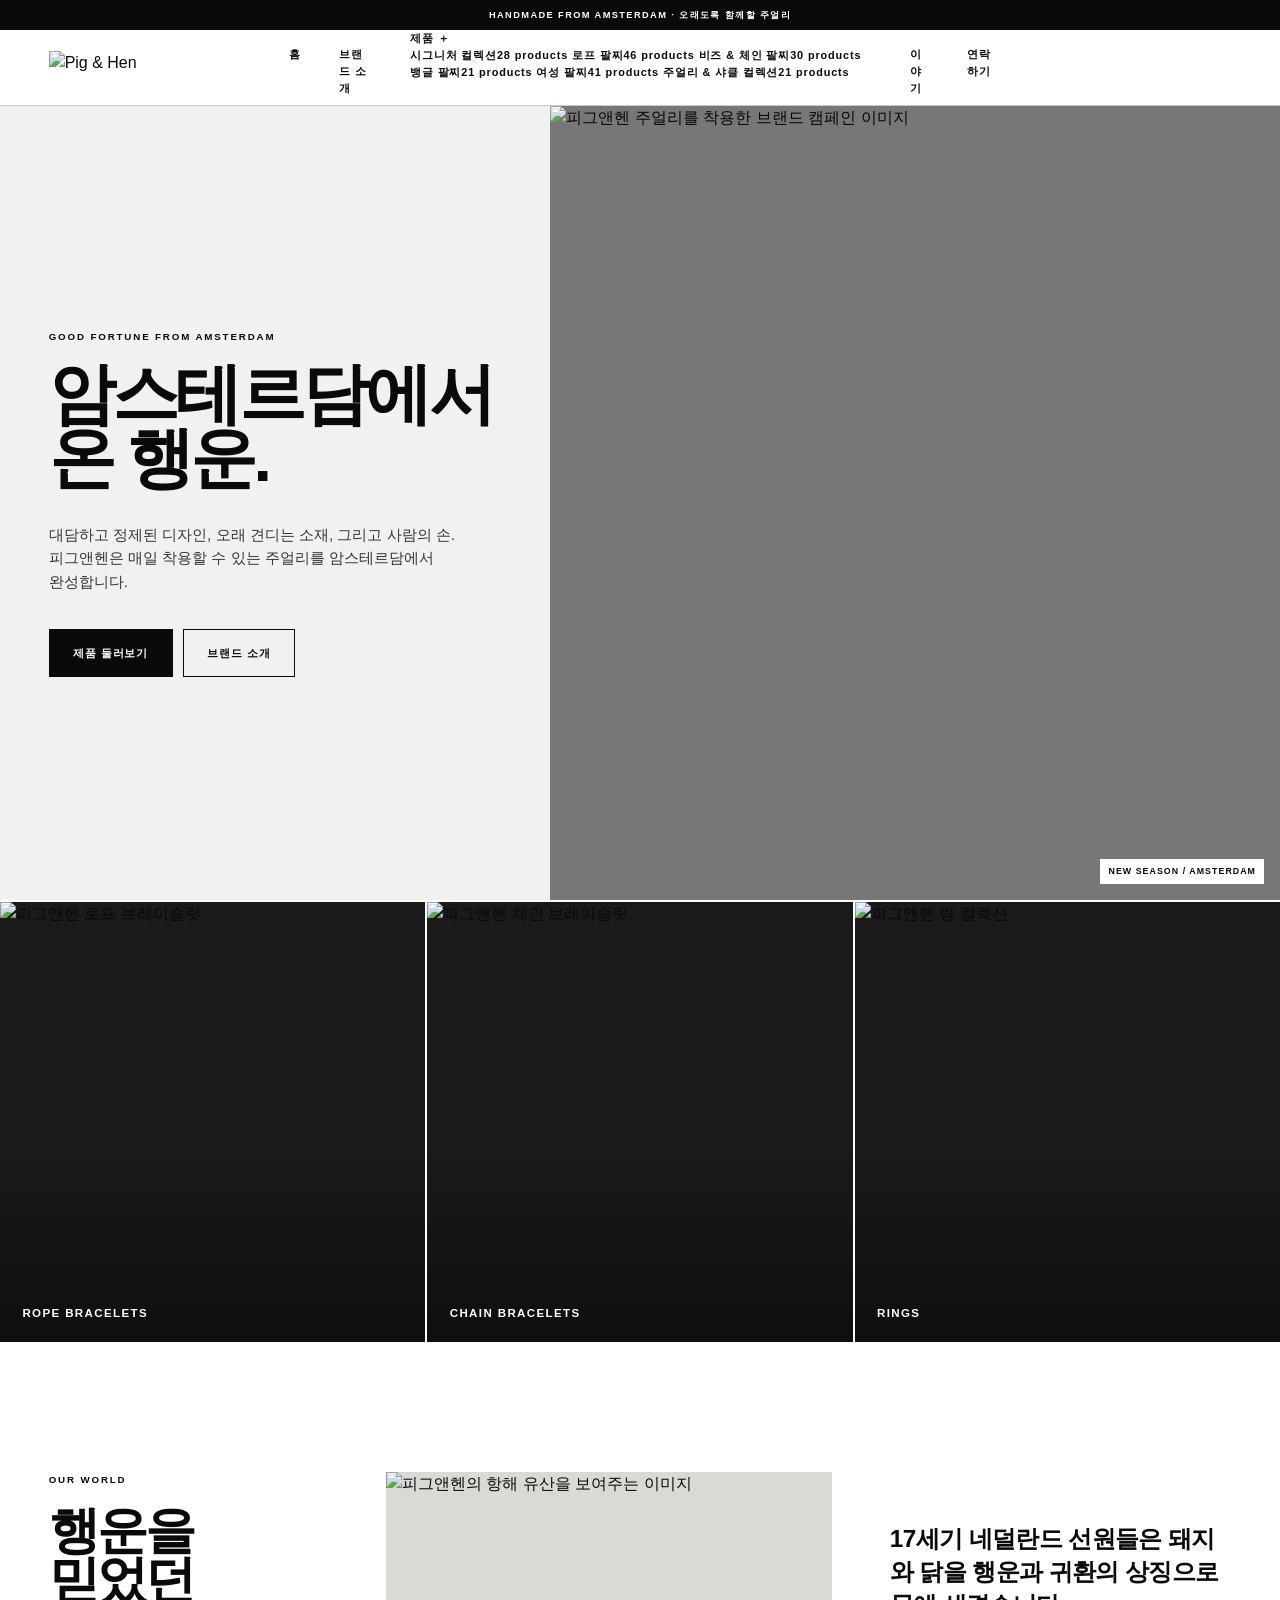
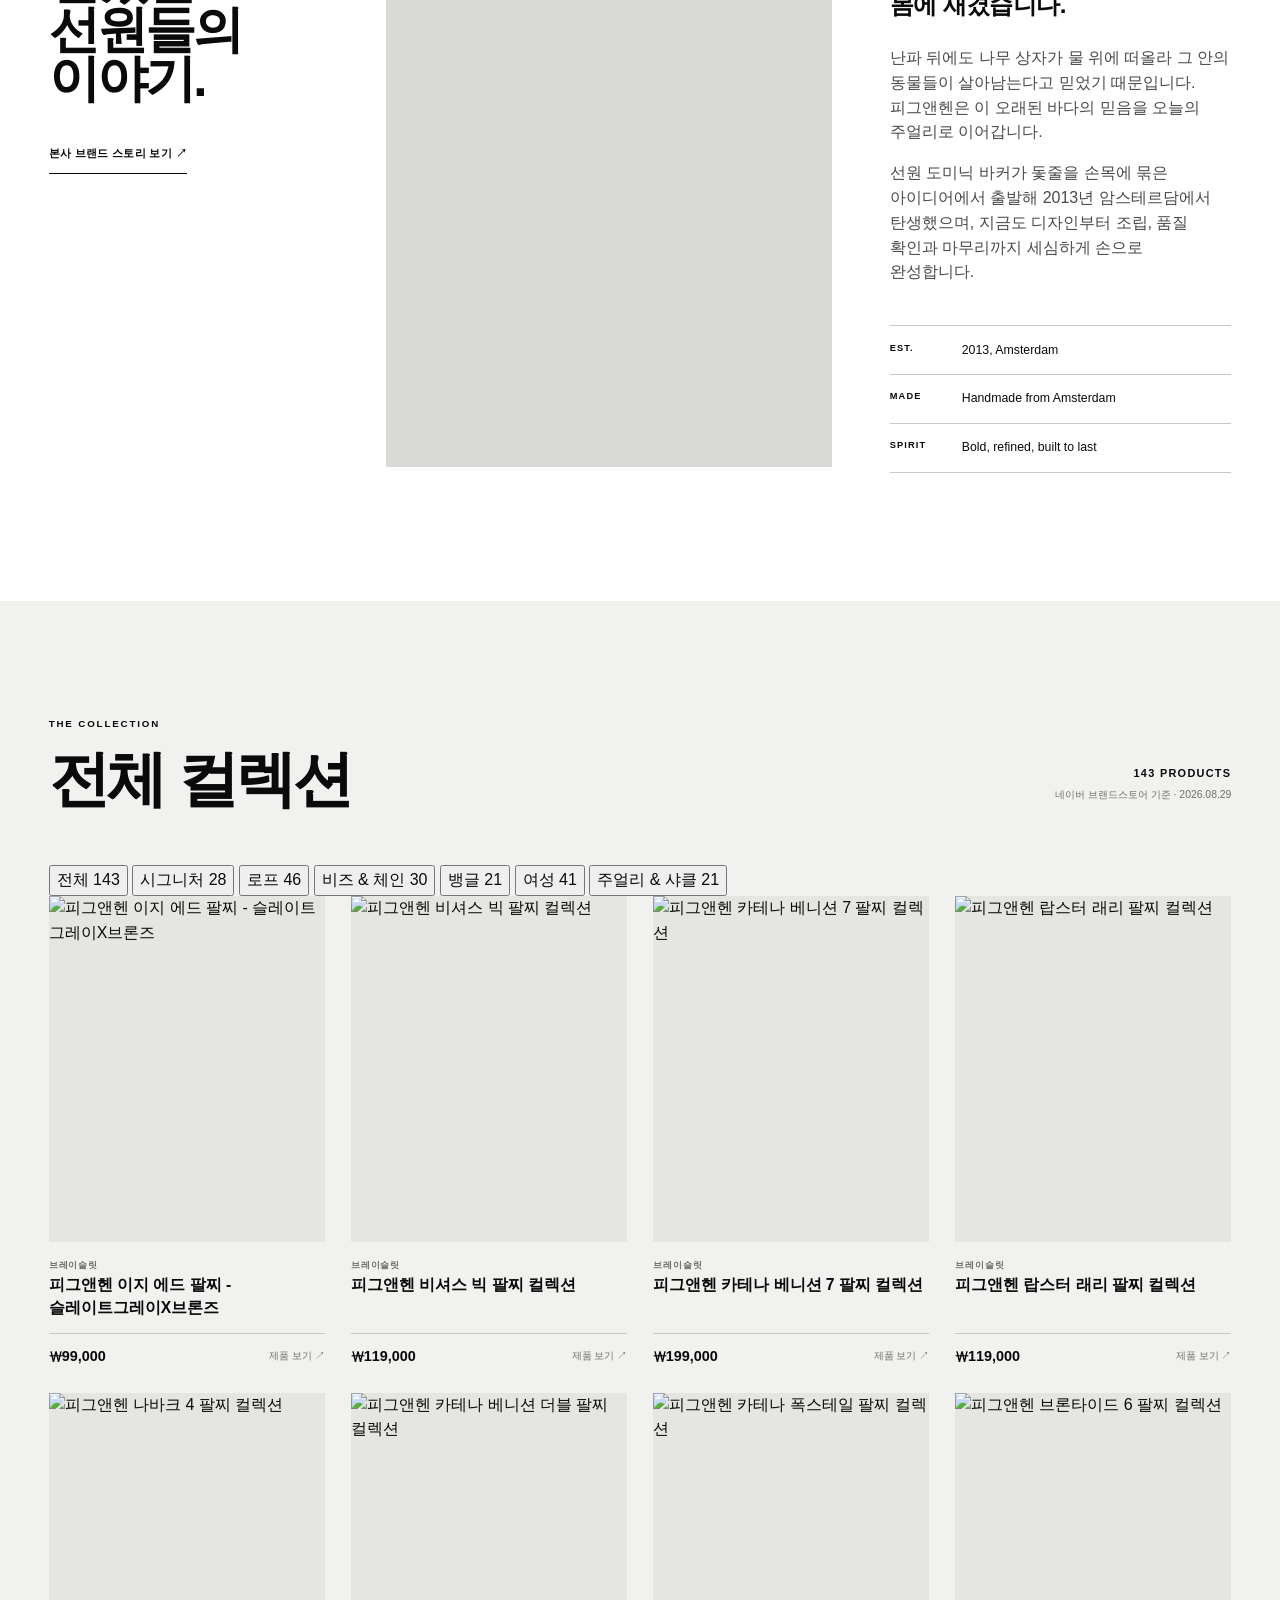
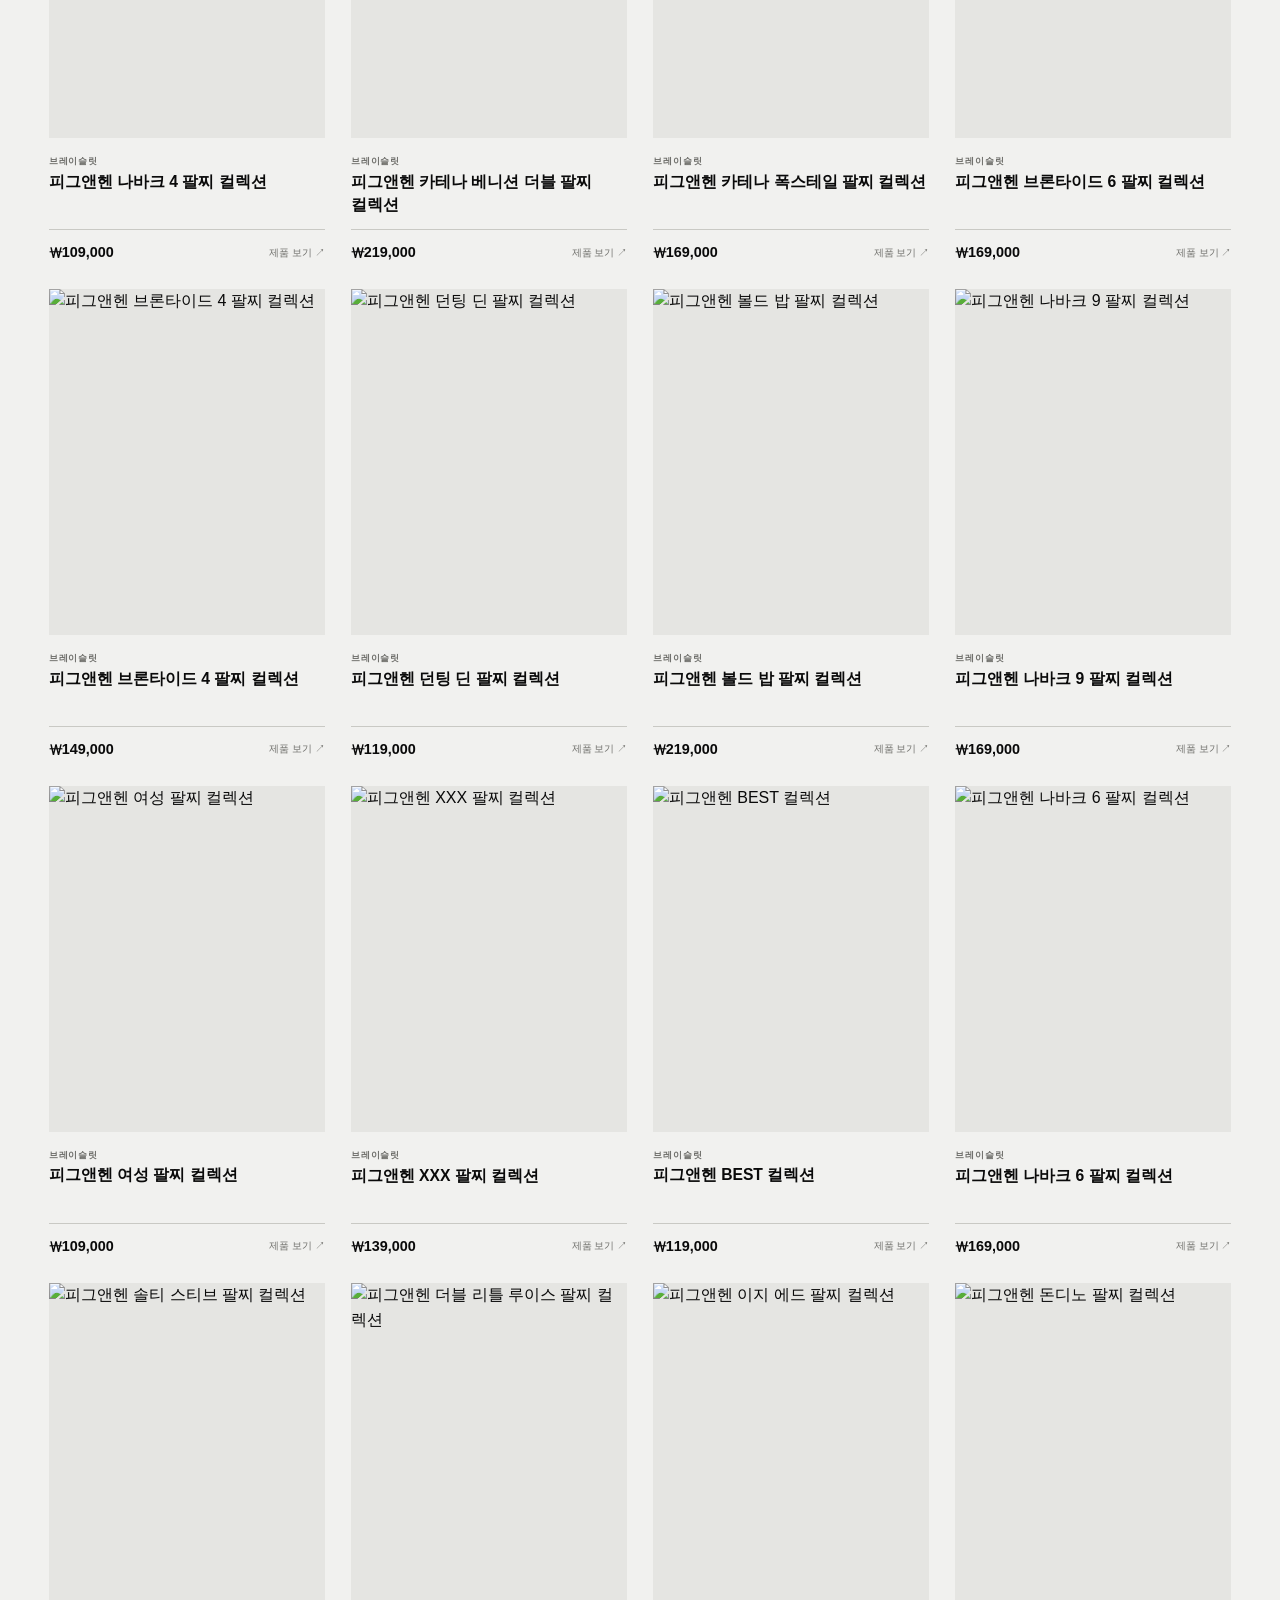
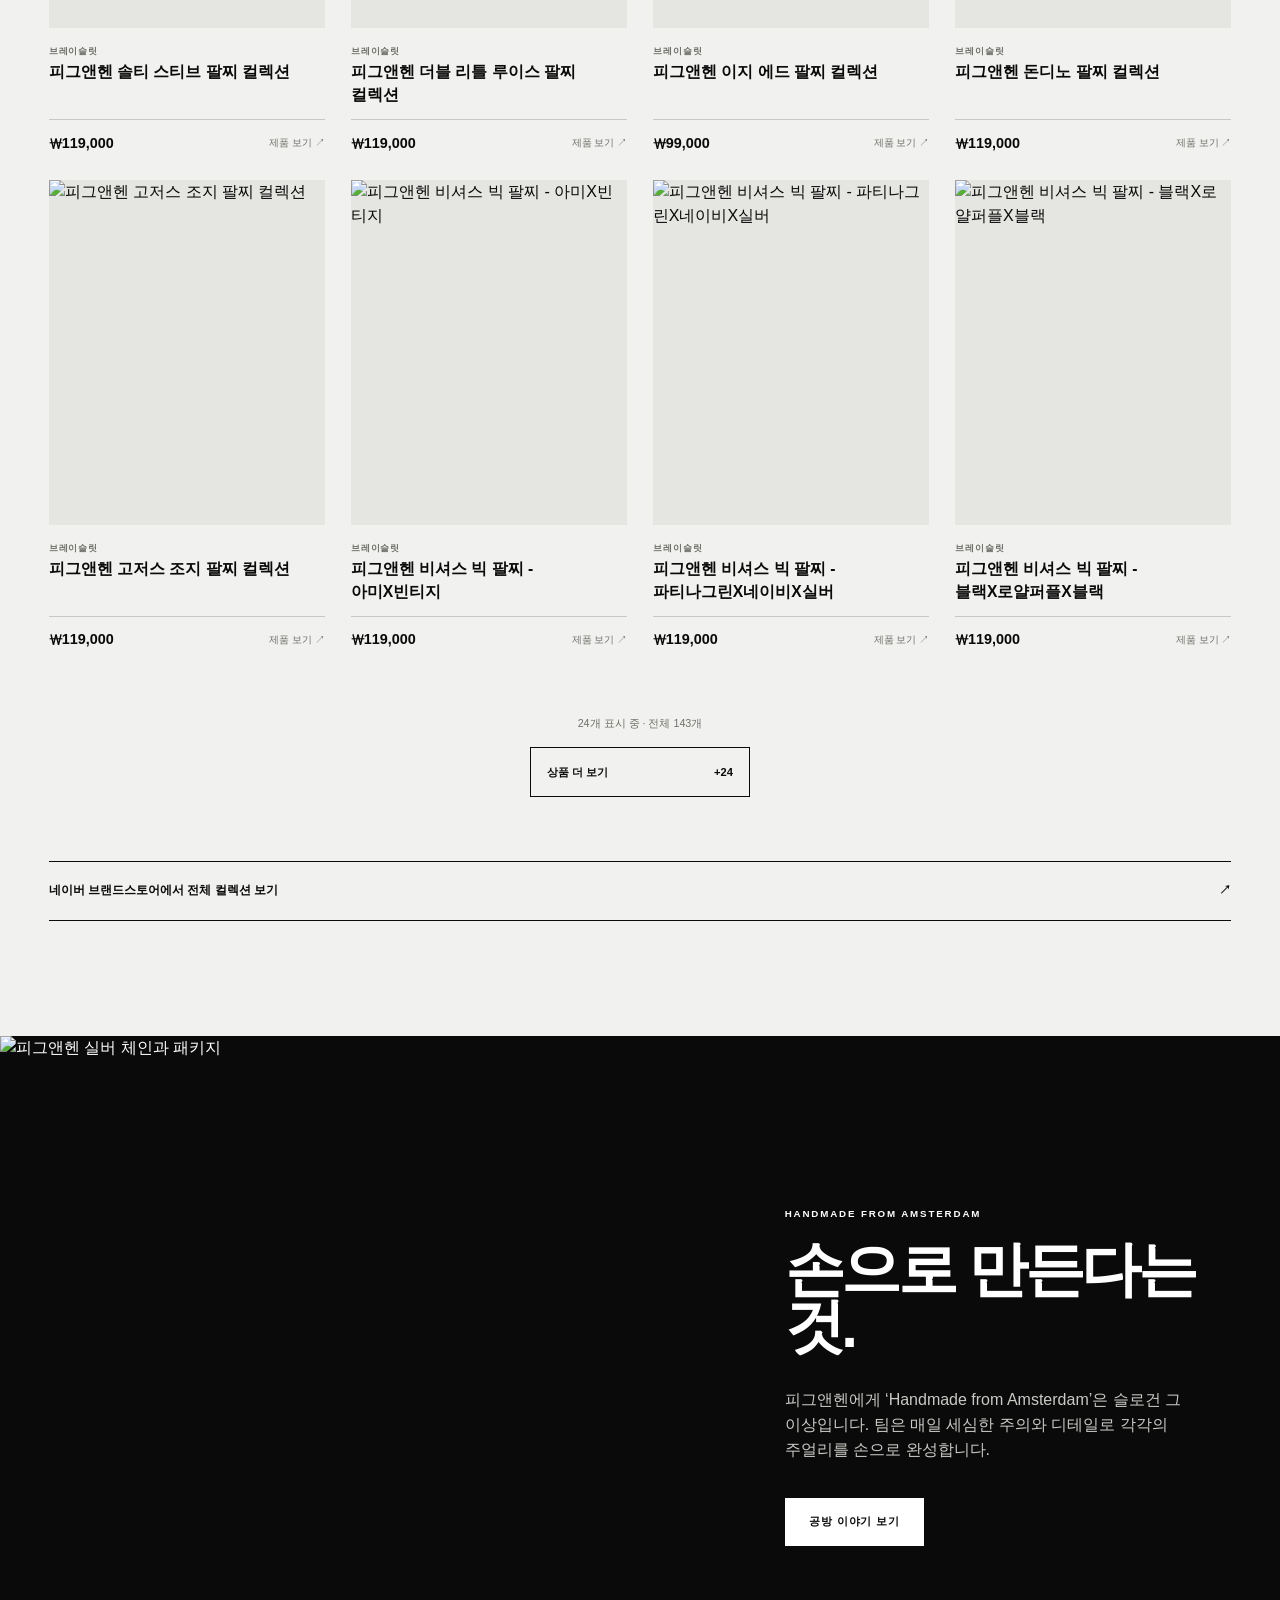
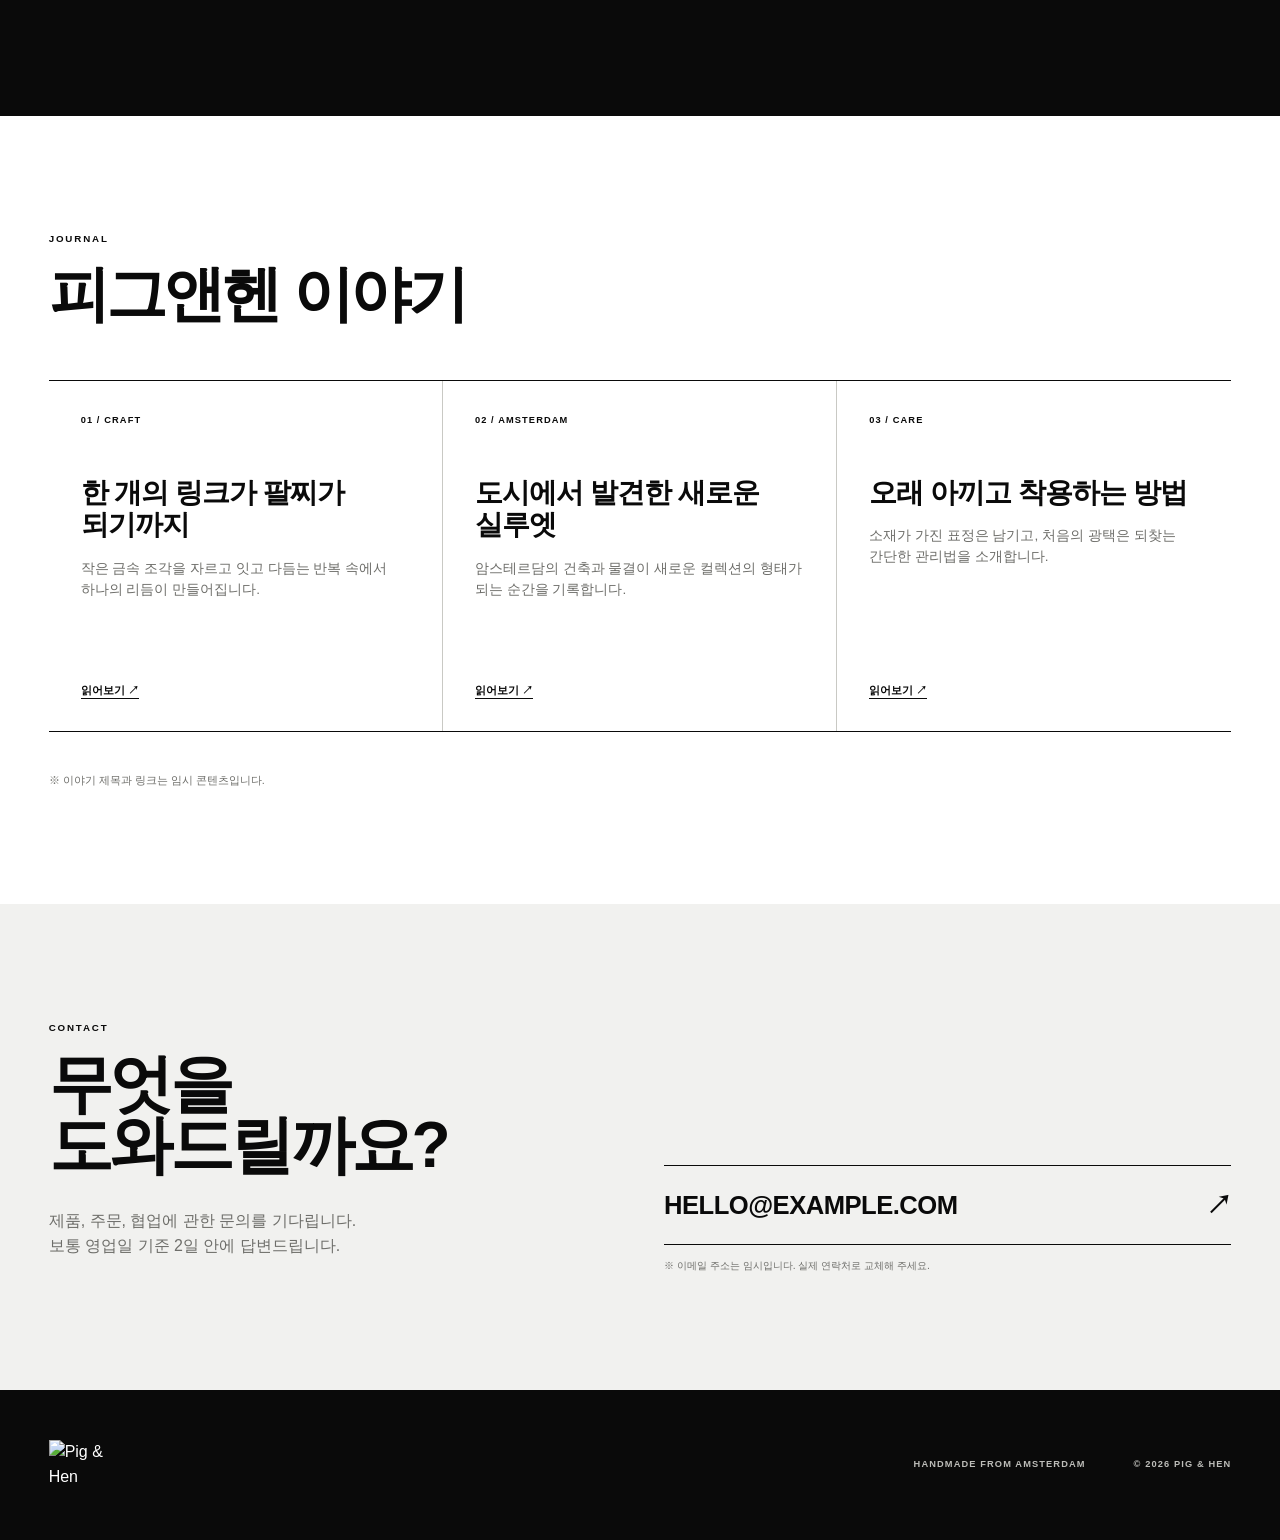
==== commit 1aad7a60: "Add categorized product navigation" ====
--- a/index.html
+++ b/index.html
@@ -16,7 +16,23 @@
     <header class="site-header" data-header>
       <a class="brand" href="#home" aria-label="피그앤헨 홈"><img src="https://pigandhen.asia/cdn/shop/files/pigandhen.svg?height=96&amp;v=1768827091" width="222" height="48" alt="Pig &amp; Hen"></a>
       <button class="menu-toggle" type="button" aria-expanded="false" aria-controls="primary-navigation" onclick="toggleMenu()"><span class="sr-only">메뉴 열기</span><span aria-hidden="true"></span><span aria-hidden="true"></span></button>
-      <nav id="primary-navigation" class="primary-nav" aria-label="주요 메뉴"><a href="#home">홈</a><a href="#about">브랜드 소개</a><a href="#products">제품</a><a href="#stories">이야기</a><a href="#contact">연락하기</a></nav>
+      <nav id="primary-navigation" class="primary-nav" aria-label="주요 메뉴">
+        <a href="#home">홈</a>
+        <a href="#about">브랜드 소개</a>
+        <div class="nav-products" data-product-menu>
+          <a href="#products" aria-haspopup="true" aria-expanded="false" data-product-menu-trigger>제품 <span class="nav-chevron" aria-hidden="true">＋</span></a>
+          <div class="product-submenu" aria-label="제품 분류">
+            <a href="#products" data-product-category="signature"><strong>시그니처 컬렉션</strong><span>28 products</span></a>
+            <a href="#products" data-product-category="rope"><strong>로프 팔찌</strong><span>46 products</span></a>
+            <a href="#products" data-product-category="beads_chain"><strong>비즈 &amp; 체인 팔찌</strong><span>30 products</span></a>
+            <a href="#products" data-product-category="bangle"><strong>뱅글 팔찌</strong><span>21 products</span></a>
+            <a href="#products" data-product-category="women"><strong>여성 팔찌</strong><span>41 products</span></a>
+            <a href="#products" data-product-category="jewelry"><strong>주얼리 &amp; 샤클 컬렉션</strong><span>21 products</span></a>
+          </div>
+        </div>
+        <a href="#stories">이야기</a>
+        <a href="#contact">연락하기</a>
+      </nav>
     </header>
 
     <main id="main">
@@ -31,9 +47,9 @@
       </section>
 
       <section class="category-strip" aria-label="대표 제품 카테고리">
-        <a class="category-card reveal" href="#products"><img src="https://pigandhen.asia/cdn/shop/files/Rope_men.jpg?v=1787810367&amp;width=900" alt="피그앤헨 로프 브레이슬릿" loading="lazy"><span>ROPE BRACELETS</span></a>
-        <a class="category-card reveal" href="#products"><img src="https://pigandhen.asia/cdn/shop/files/Chain_men_1.jpg?v=1787810367&amp;width=900" alt="피그앤헨 체인 브레이슬릿" loading="lazy"><span>CHAIN BRACELETS</span></a>
-        <a class="category-card reveal" href="#products"><img src="https://pigandhen.asia/cdn/shop/files/ring-menu-banner.jpg?v=1776780249&amp;width=900" alt="피그앤헨 링 컬렉션" loading="lazy"><span>RINGS</span></a>
+        <a class="category-card reveal" href="#products" data-product-category="rope"><img src="https://pigandhen.asia/cdn/shop/files/Rope_men.jpg?v=1787810367&amp;width=900" alt="피그앤헨 로프 브레이슬릿" loading="lazy"><span>ROPE BRACELETS</span></a>
+        <a class="category-card reveal" href="#products" data-product-category="beads_chain"><img src="https://pigandhen.asia/cdn/shop/files/Chain_men_1.jpg?v=1787810367&amp;width=900" alt="피그앤헨 체인 브레이슬릿" loading="lazy"><span>CHAIN BRACELETS</span></a>
+        <a class="category-card reveal" href="#products" data-product-category="jewelry"><img src="https://pigandhen.asia/cdn/shop/files/ring-menu-banner.jpg?v=1776780249&amp;width=900" alt="피그앤헨 링 컬렉션" loading="lazy"><span>RINGS</span></a>
       </section>
 
       <section id="about" class="about" aria-labelledby="about-title">
@@ -49,864 +65,873 @@
 
       <section id="products" class="products" aria-labelledby="products-title">
         <div class="section-heading reveal">
-          <div><p class="eyebrow">The collection</p><h2 id="products-title">팔찌 컬렉션</h2></div>
-          <div class="collection-meta"><strong>143 PRODUCTS</strong><span>네이버 브랜드스토어 기준 · 2026.08.29</span></div>
+          <div><p class="eyebrow">The collection</p><h2 id="products-title" data-collection-title>전체 컬렉션</h2></div>
+          <div class="collection-meta"><strong data-product-count>143 PRODUCTS</strong><span>네이버 브랜드스토어 기준 · 2026.08.29</span></div>
         </div>
+        <nav class="collection-tabs reveal" aria-label="상품 분류">
+          <button type="button" class="is-active" data-catalog-filter="all" aria-pressed="true" onclick="selectProductCategory('all')">전체 <span>143</span></button>
+          <button type="button" data-catalog-filter="signature" aria-pressed="false" onclick="selectProductCategory('signature')">시그니처 <span>28</span></button>
+          <button type="button" data-catalog-filter="rope" aria-pressed="false" onclick="selectProductCategory('rope')">로프 <span>46</span></button>
+          <button type="button" data-catalog-filter="beads_chain" aria-pressed="false" onclick="selectProductCategory('beads_chain')">비즈 &amp; 체인 <span>30</span></button>
+          <button type="button" data-catalog-filter="bangle" aria-pressed="false" onclick="selectProductCategory('bangle')">뱅글 <span>21</span></button>
+          <button type="button" data-catalog-filter="women" aria-pressed="false" onclick="selectProductCategory('women')">여성 <span>41</span></button>
+          <button type="button" data-catalog-filter="jewelry" aria-pressed="false" onclick="selectProductCategory('jewelry')">주얼리 &amp; 샤클 <span>21</span></button>
+        </nav>
         <div class="catalog">
-          <a class="catalog-item reveal" href="https://brand.naver.com/supplyroute/products/13193562605" target="_blank" rel="noopener noreferrer">
-            <div class="catalog-image"><img src="https://shop-phinf.pstatic.net/20260303_73/17725218759539z8i9_JPEG/19883440813844788_1110688674.jpg" alt="피그앤헨 이지 에드 팔찌 - 슬레이트그레이X브론즈" width="800" height="1000" loading="lazy"></div>
+          <a class="catalog-item reveal" href="https://brand.naver.com/supplyroute/products/13193562605" target="_blank" rel="noopener noreferrer" data-categories="rope" data-signature="false">
+            <div class="catalog-image"><img src="https://shop-phinf.pstatic.net/20260303_73/17725218759539z8i9_JPEG/19883440813844788_1110688674.jpg" alt="피그앤헨 이지 에드 팔찌 - 슬레이트그레이X브론즈" width="1000" height="1000" loading="lazy"></div>
             <p>브레이슬릿</p>
             <h3>피그앤헨 이지 에드 팔찌 - 슬레이트그레이X브론즈</h3>
             <div class="product-footer"><strong>₩99,000</strong><span>제품 보기 ↗</span></div>
           </a>
-          <a class="catalog-item reveal" href="https://brand.naver.com/supplyroute/products/5537339293" target="_blank" rel="noopener noreferrer">
-            <div class="catalog-image"><img src="https://shop-phinf.pstatic.net/20260306_96/1772756231541h2Xme_JPEG/82904681346363758_1160219624.jpg" alt="피그앤헨 비셔스 빅 팔찌 컬렉션" width="800" height="1000" loading="lazy"></div>
+          <a class="catalog-item reveal" href="https://brand.naver.com/supplyroute/products/5537339293" target="_blank" rel="noopener noreferrer" data-categories="signature rope" data-signature="true">
+            <div class="catalog-image"><img src="https://shop-phinf.pstatic.net/20260306_96/1772756231541h2Xme_JPEG/82904681346363758_1160219624.jpg" alt="피그앤헨 비셔스 빅 팔찌 컬렉션" width="1000" height="1000" loading="lazy"></div>
             <p>브레이슬릿</p>
             <h3>피그앤헨 비셔스 빅 팔찌 컬렉션</h3>
             <div class="product-footer"><strong>₩119,000</strong><span>제품 보기 ↗</span></div>
           </a>
-          <a class="catalog-item reveal" href="https://brand.naver.com/supplyroute/products/12320378242" target="_blank" rel="noopener noreferrer">
-            <div class="catalog-image"><img src="https://shop-phinf.pstatic.net/20260306_66/1772756201411AOyKN_JPEG/30381942492463718_1214754453.jpg" alt="피그앤헨 카테나 베니션 7 팔찌 컬렉션" width="800" height="1000" loading="lazy"></div>
+          <a class="catalog-item reveal" href="https://brand.naver.com/supplyroute/products/12320378242" target="_blank" rel="noopener noreferrer" data-categories="signature beads_chain" data-signature="true">
+            <div class="catalog-image"><img src="https://shop-phinf.pstatic.net/20260306_66/1772756201411AOyKN_JPEG/30381942492463718_1214754453.jpg" alt="피그앤헨 카테나 베니션 7 팔찌 컬렉션" width="1000" height="1000" loading="lazy"></div>
             <p>브레이슬릿</p>
             <h3>피그앤헨 카테나 베니션 7 팔찌 컬렉션</h3>
             <div class="product-footer"><strong>₩199,000</strong><span>제품 보기 ↗</span></div>
           </a>
-          <a class="catalog-item reveal" href="https://brand.naver.com/supplyroute/products/10824407051" target="_blank" rel="noopener noreferrer">
-            <div class="catalog-image"><img src="https://shop-phinf.pstatic.net/20260306_202/1772756178827EjXSW_JPEG/30381919908217137_1089097050.jpg" alt="피그앤헨 랍스터 래리 팔찌 컬렉션" width="800" height="1000" loading="lazy"></div>
+          <a class="catalog-item reveal" href="https://brand.naver.com/supplyroute/products/10824407051" target="_blank" rel="noopener noreferrer" data-categories="signature rope" data-signature="true">
+            <div class="catalog-image"><img src="https://shop-phinf.pstatic.net/20260306_202/1772756178827EjXSW_JPEG/30381919908217137_1089097050.jpg" alt="피그앤헨 랍스터 래리 팔찌 컬렉션" width="1000" height="1000" loading="lazy"></div>
             <p>브레이슬릿</p>
             <h3>피그앤헨 랍스터 래리 팔찌 컬렉션</h3>
             <div class="product-footer"><strong>₩119,000</strong><span>제품 보기 ↗</span></div>
           </a>
-          <a class="catalog-item reveal" href="https://brand.naver.com/supplyroute/products/10268717679" target="_blank" rel="noopener noreferrer">
-            <div class="catalog-image"><img src="https://shop-phinf.pstatic.net/20260306_31/17727561719459IF1r_JPEG/4903449758415098_1657891119.jpg" alt="피그앤헨 나바크 4 팔찌 컬렉션" width="800" height="1000" loading="lazy"></div>
+          <a class="catalog-item reveal" href="https://brand.naver.com/supplyroute/products/10268717679" target="_blank" rel="noopener noreferrer" data-categories="signature bangle" data-signature="true">
+            <div class="catalog-image"><img src="https://shop-phinf.pstatic.net/20260306_31/17727561719459IF1r_JPEG/4903449758415098_1657891119.jpg" alt="피그앤헨 나바크 4 팔찌 컬렉션" width="1000" height="1000" loading="lazy"></div>
             <p>브레이슬릿</p>
             <h3>피그앤헨 나바크 4 팔찌 컬렉션</h3>
             <div class="product-footer"><strong>₩109,000</strong><span>제품 보기 ↗</span></div>
           </a>
-          <a class="catalog-item reveal" href="https://brand.naver.com/supplyroute/products/10169253841" target="_blank" rel="noopener noreferrer">
-            <div class="catalog-image"><img src="https://shop-phinf.pstatic.net/20260306_89/1772756169500N8hUs_JPEG/1836823627317886_876902392.jpg" alt="피그앤헨 카테나 베니션 더블 팔찌 컬렉션" width="800" height="1000" loading="lazy"></div>
+          <a class="catalog-item reveal" href="https://brand.naver.com/supplyroute/products/10169253841" target="_blank" rel="noopener noreferrer" data-categories="signature beads_chain" data-signature="true">
+            <div class="catalog-image"><img src="https://shop-phinf.pstatic.net/20260306_89/1772756169500N8hUs_JPEG/1836823627317886_876902392.jpg" alt="피그앤헨 카테나 베니션 더블 팔찌 컬렉션" width="1000" height="1000" loading="lazy"></div>
             <p>브레이슬릿</p>
             <h3>피그앤헨 카테나 베니션 더블 팔찌 컬렉션</h3>
             <div class="product-footer"><strong>₩219,000</strong><span>제품 보기 ↗</span></div>
           </a>
-          <a class="catalog-item reveal" href="https://brand.naver.com/supplyroute/products/10169239972" target="_blank" rel="noopener noreferrer">
-            <div class="catalog-image"><img src="https://shop-phinf.pstatic.net/20260306_136/1772756163618gAk7r_JPEG/35221378731056658_1112776501.jpg" alt="피그앤헨 카테나 폭스테일 팔찌 컬렉션" width="800" height="1000" loading="lazy"></div>
+          <a class="catalog-item reveal" href="https://brand.naver.com/supplyroute/products/10169239972" target="_blank" rel="noopener noreferrer" data-categories="signature beads_chain" data-signature="true">
+            <div class="catalog-image"><img src="https://shop-phinf.pstatic.net/20260306_136/1772756163618gAk7r_JPEG/35221378731056658_1112776501.jpg" alt="피그앤헨 카테나 폭스테일 팔찌 컬렉션" width="1000" height="1000" loading="lazy"></div>
             <p>브레이슬릿</p>
             <h3>피그앤헨 카테나 폭스테일 팔찌 컬렉션</h3>
             <div class="product-footer"><strong>₩169,000</strong><span>제품 보기 ↗</span></div>
           </a>
-          <a class="catalog-item reveal" href="https://brand.naver.com/supplyroute/products/10169232006" target="_blank" rel="noopener noreferrer">
-            <div class="catalog-image"><img src="https://shop-phinf.pstatic.net/20260306_35/1772777818794KahOE_JPEG/82926268600360441_1035400374.jpg" alt="피그앤헨 브론타이드 6 팔찌 컬렉션" width="800" height="1000" loading="lazy"></div>
+          <a class="catalog-item reveal" href="https://brand.naver.com/supplyroute/products/10169232006" target="_blank" rel="noopener noreferrer" data-categories="signature beads_chain" data-signature="true">
+            <div class="catalog-image"><img src="https://shop-phinf.pstatic.net/20260306_35/1772777818794KahOE_JPEG/82926268600360441_1035400374.jpg" alt="피그앤헨 브론타이드 6 팔찌 컬렉션" width="1000" height="1000" loading="lazy"></div>
             <p>브레이슬릿</p>
             <h3>피그앤헨 브론타이드 6 팔찌 컬렉션</h3>
             <div class="product-footer"><strong>₩169,000</strong><span>제품 보기 ↗</span></div>
           </a>
-          <a class="catalog-item reveal" href="https://brand.naver.com/supplyroute/products/10169223236" target="_blank" rel="noopener noreferrer">
-            <div class="catalog-image"><img src="https://shop-phinf.pstatic.net/20260306_88/17727561541708k6yM_JPEG/106888931317377177_556615169.jpg" alt="피그앤헨 브론타이드 4 팔찌 컬렉션" width="800" height="1000" loading="lazy"></div>
+          <a class="catalog-item reveal" href="https://brand.naver.com/supplyroute/products/10169223236" target="_blank" rel="noopener noreferrer" data-categories="signature beads_chain" data-signature="true">
+            <div class="catalog-image"><img src="https://shop-phinf.pstatic.net/20260306_88/17727561541708k6yM_JPEG/106888931317377177_556615169.jpg" alt="피그앤헨 브론타이드 4 팔찌 컬렉션" width="1000" height="1000" loading="lazy"></div>
             <p>브레이슬릿</p>
             <h3>피그앤헨 브론타이드 4 팔찌 컬렉션</h3>
             <div class="product-footer"><strong>₩149,000</strong><span>제품 보기 ↗</span></div>
           </a>
-          <a class="catalog-item reveal" href="https://brand.naver.com/supplyroute/products/10169189037" target="_blank" rel="noopener noreferrer">
-            <div class="catalog-image"><img src="https://shop-phinf.pstatic.net/20260306_17/1772756151819mRCPb_JPEG/30381892889320930_1298039643.jpg" alt="피그앤헨 던팅 딘 팔찌 컬렉션" width="800" height="1000" loading="lazy"></div>
+          <a class="catalog-item reveal" href="https://brand.naver.com/supplyroute/products/10169189037" target="_blank" rel="noopener noreferrer" data-categories="signature rope" data-signature="true">
+            <div class="catalog-image"><img src="https://shop-phinf.pstatic.net/20260306_17/1772756151819mRCPb_JPEG/30381892889320930_1298039643.jpg" alt="피그앤헨 던팅 딘 팔찌 컬렉션" width="1000" height="1000" loading="lazy"></div>
             <p>브레이슬릿</p>
             <h3>피그앤헨 던팅 딘 팔찌 컬렉션</h3>
             <div class="product-footer"><strong>₩119,000</strong><span>제품 보기 ↗</span></div>
           </a>
-          <a class="catalog-item reveal" href="https://brand.naver.com/supplyroute/products/8383206849" target="_blank" rel="noopener noreferrer">
-            <div class="catalog-image"><img src="https://shop-phinf.pstatic.net/20250901_235/1756695865441Cul1Q_JPEG/104364882253004434_561562367.jpg" alt="피그앤헨 볼드 밥 팔찌 컬렉션" width="800" height="1000" loading="lazy"></div>
+          <a class="catalog-item reveal" href="https://brand.naver.com/supplyroute/products/8383206849" target="_blank" rel="noopener noreferrer" data-categories="signature rope" data-signature="true">
+            <div class="catalog-image"><img src="https://shop-phinf.pstatic.net/20250901_235/1756695865441Cul1Q_JPEG/104364882253004434_561562367.jpg" alt="피그앤헨 볼드 밥 팔찌 컬렉션" width="1000" height="1000" loading="lazy"></div>
             <p>브레이슬릿</p>
             <h3>피그앤헨 볼드 밥 팔찌 컬렉션</h3>
             <div class="product-footer"><strong>₩219,000</strong><span>제품 보기 ↗</span></div>
           </a>
-          <a class="catalog-item reveal" href="https://brand.naver.com/supplyroute/products/7466760686" target="_blank" rel="noopener noreferrer">
-            <div class="catalog-image"><img src="https://shop-phinf.pstatic.net/20260306_274/1772756252624ywFjO_JPEG/87084357502031961_1968417409.jpg" alt="피그앤헨 나바크 9 팔찌 컬렉션" width="800" height="1000" loading="lazy"></div>
+          <a class="catalog-item reveal" href="https://brand.naver.com/supplyroute/products/7466760686" target="_blank" rel="noopener noreferrer" data-categories="signature bangle" data-signature="true">
+            <div class="catalog-image"><img src="https://shop-phinf.pstatic.net/20260306_274/1772756252624ywFjO_JPEG/87084357502031961_1968417409.jpg" alt="피그앤헨 나바크 9 팔찌 컬렉션" width="1000" height="1000" loading="lazy"></div>
             <p>브레이슬릿</p>
             <h3>피그앤헨 나바크 9 팔찌 컬렉션</h3>
             <div class="product-footer"><strong>₩169,000</strong><span>제품 보기 ↗</span></div>
           </a>
-          <a class="catalog-item reveal" href="https://brand.naver.com/supplyroute/products/6985331383" target="_blank" rel="noopener noreferrer">
-            <div class="catalog-image"><img src="https://shop-phinf.pstatic.net/20250304_84/1741091001008PGs5h_JPEG/26439198999634807_1325235150.jpg" alt="피그앤헨 여성 팔찌 컬렉션" width="800" height="1000" loading="lazy"></div>
+          <a class="catalog-item reveal" href="https://brand.naver.com/supplyroute/products/6985331383" target="_blank" rel="noopener noreferrer" data-categories="signature women" data-signature="true">
+            <div class="catalog-image"><img src="https://shop-phinf.pstatic.net/20250304_84/1741091001008PGs5h_JPEG/26439198999634807_1325235150.jpg" alt="피그앤헨 여성 팔찌 컬렉션" width="1000" height="1000" loading="lazy"></div>
             <p>브레이슬릿</p>
             <h3>피그앤헨 여성 팔찌 컬렉션</h3>
             <div class="product-footer"><strong>₩109,000</strong><span>제품 보기 ↗</span></div>
           </a>
-          <a class="catalog-item reveal" href="https://brand.naver.com/supplyroute/products/6135257831" target="_blank" rel="noopener noreferrer">
-            <div class="catalog-image"><img src="https://shop-phinf.pstatic.net/20260306_143/1772756246405HrLdn_JPEG/4903524230748880_952902487.jpg" alt="피그앤헨 XXX 팔찌 컬렉션" width="800" height="1000" loading="lazy"></div>
+          <a class="catalog-item reveal" href="https://brand.naver.com/supplyroute/products/6135257831" target="_blank" rel="noopener noreferrer" data-categories="signature rope" data-signature="true">
+            <div class="catalog-image"><img src="https://shop-phinf.pstatic.net/20260306_143/1772756246405HrLdn_JPEG/4903524230748880_952902487.jpg" alt="피그앤헨 XXX 팔찌 컬렉션" width="1000" height="1000" loading="lazy"></div>
             <p>브레이슬릿</p>
             <h3>피그앤헨 XXX 팔찌 컬렉션</h3>
             <div class="product-footer"><strong>₩139,000</strong><span>제품 보기 ↗</span></div>
           </a>
-          <a class="catalog-item reveal" href="https://brand.naver.com/supplyroute/products/5581320561" target="_blank" rel="noopener noreferrer">
-            <div class="catalog-image"><img src="https://shop-phinf.pstatic.net/20260306_108/1772756239642mYWm3_JPEG/82904689449755284_1990329875.jpg" alt="피그앤헨 BEST 컬렉션" width="800" height="1000" loading="lazy"></div>
+          <a class="catalog-item reveal" href="https://brand.naver.com/supplyroute/products/5581320561" target="_blank" rel="noopener noreferrer" data-categories="signature" data-signature="true">
+            <div class="catalog-image"><img src="https://shop-phinf.pstatic.net/20260306_108/1772756239642mYWm3_JPEG/82904689449755284_1990329875.jpg" alt="피그앤헨 BEST 컬렉션" width="1000" height="1000" loading="lazy"></div>
             <p>브레이슬릿</p>
             <h3>피그앤헨 BEST 컬렉션</h3>
             <div class="product-footer"><strong>₩119,000</strong><span>제품 보기 ↗</span></div>
           </a>
-          <a class="catalog-item reveal" href="https://brand.naver.com/supplyroute/products/5538027172" target="_blank" rel="noopener noreferrer">
-            <div class="catalog-image"><img src="https://shop-phinf.pstatic.net/20260306_44/1772756237835jU1uD_JPEG/1836891980981327_607136292.jpg" alt="피그앤헨 나바크 6 팔찌 컬렉션" width="800" height="1000" loading="lazy"></div>
+          <a class="catalog-item reveal" href="https://brand.naver.com/supplyroute/products/5538027172" target="_blank" rel="noopener noreferrer" data-categories="signature bangle" data-signature="true">
+            <div class="catalog-image"><img src="https://shop-phinf.pstatic.net/20260306_44/1772756237835jU1uD_JPEG/1836891980981327_607136292.jpg" alt="피그앤헨 나바크 6 팔찌 컬렉션" width="1000" height="1000" loading="lazy"></div>
             <p>브레이슬릿</p>
             <h3>피그앤헨 나바크 6 팔찌 컬렉션</h3>
             <div class="product-footer"><strong>₩169,000</strong><span>제품 보기 ↗</span></div>
           </a>
-          <a class="catalog-item reveal" href="https://brand.naver.com/supplyroute/products/5537325825" target="_blank" rel="noopener noreferrer">
-            <div class="catalog-image"><img src="https://shop-phinf.pstatic.net/20260306_152/1772756225967xUM6r_JPEG/35221441071393870_890585676.jpg" alt="피그앤헨 솔티 스티브 팔찌 컬렉션" width="800" height="1000" loading="lazy"></div>
+          <a class="catalog-item reveal" href="https://brand.naver.com/supplyroute/products/5537325825" target="_blank" rel="noopener noreferrer" data-categories="signature rope" data-signature="true">
+            <div class="catalog-image"><img src="https://shop-phinf.pstatic.net/20260306_152/1772756225967xUM6r_JPEG/35221441071393870_890585676.jpg" alt="피그앤헨 솔티 스티브 팔찌 컬렉션" width="1000" height="1000" loading="lazy"></div>
             <p>브레이슬릿</p>
             <h3>피그앤헨 솔티 스티브 팔찌 컬렉션</h3>
             <div class="product-footer"><strong>₩119,000</strong><span>제품 보기 ↗</span></div>
           </a>
-          <a class="catalog-item reveal" href="https://brand.naver.com/supplyroute/products/5537323274" target="_blank" rel="noopener noreferrer">
-            <div class="catalog-image"><img src="https://shop-phinf.pstatic.net/20260306_37/17727562224542Jhwi_JPEG/106888999600815633_1928014796.jpg" alt="피그앤헨 더블 리틀 루이스 팔찌 컬렉션" width="800" height="1000" loading="lazy"></div>
+          <a class="catalog-item reveal" href="https://brand.naver.com/supplyroute/products/5537323274" target="_blank" rel="noopener noreferrer" data-categories="signature rope" data-signature="true">
+            <div class="catalog-image"><img src="https://shop-phinf.pstatic.net/20260306_37/17727562224542Jhwi_JPEG/106888999600815633_1928014796.jpg" alt="피그앤헨 더블 리틀 루이스 팔찌 컬렉션" width="1000" height="1000" loading="lazy"></div>
             <p>브레이슬릿</p>
             <h3>피그앤헨 더블 리틀 루이스 팔찌 컬렉션</h3>
             <div class="product-footer"><strong>₩119,000</strong><span>제품 보기 ↗</span></div>
           </a>
-          <a class="catalog-item reveal" href="https://brand.naver.com/supplyroute/products/5537315464" target="_blank" rel="noopener noreferrer">
-            <div class="catalog-image"><img src="https://shop-phinf.pstatic.net/20260306_33/1772756217102bh7l8_JPEG/1836871229956166_1520424352.jpg" alt="피그앤헨 이지 에드 팔찌 컬렉션" width="800" height="1000" loading="lazy"></div>
+          <a class="catalog-item reveal" href="https://brand.naver.com/supplyroute/products/5537315464" target="_blank" rel="noopener noreferrer" data-categories="signature rope" data-signature="true">
+            <div class="catalog-image"><img src="https://shop-phinf.pstatic.net/20260306_33/1772756217102bh7l8_JPEG/1836871229956166_1520424352.jpg" alt="피그앤헨 이지 에드 팔찌 컬렉션" width="1000" height="1000" loading="lazy"></div>
             <p>브레이슬릿</p>
             <h3>피그앤헨 이지 에드 팔찌 컬렉션</h3>
             <div class="product-footer"><strong>₩99,000</strong><span>제품 보기 ↗</span></div>
           </a>
-          <a class="catalog-item reveal" href="https://brand.naver.com/supplyroute/products/5537312975" target="_blank" rel="noopener noreferrer">
-            <div class="catalog-image"><img src="https://shop-phinf.pstatic.net/20260306_270/1772756212477adduy_JPEG/87084317351295479_22431958.jpg" alt="피그앤헨 돈디노 팔찌 컬렉션" width="800" height="1000" loading="lazy"></div>
+          <a class="catalog-item reveal" href="https://brand.naver.com/supplyroute/products/5537312975" target="_blank" rel="noopener noreferrer" data-categories="signature rope" data-signature="true">
+            <div class="catalog-image"><img src="https://shop-phinf.pstatic.net/20260306_270/1772756212477adduy_JPEG/87084317351295479_22431958.jpg" alt="피그앤헨 돈디노 팔찌 컬렉션" width="1000" height="1000" loading="lazy"></div>
             <p>브레이슬릿</p>
             <h3>피그앤헨 돈디노 팔찌 컬렉션</h3>
             <div class="product-footer"><strong>₩119,000</strong><span>제품 보기 ↗</span></div>
           </a>
-          <a class="catalog-item reveal" href="https://brand.naver.com/supplyroute/products/4867995045" target="_blank" rel="noopener noreferrer">
-            <div class="catalog-image"><img src="https://shop-phinf.pstatic.net/20260306_178/17727562074328m6aM_JPEG/119721508449888970_361590645.jpg" alt="피그앤헨 고저스 조지 팔찌 컬렉션" width="800" height="1000" loading="lazy"></div>
+          <a class="catalog-item reveal" href="https://brand.naver.com/supplyroute/products/4867995045" target="_blank" rel="noopener noreferrer" data-categories="signature rope" data-signature="true">
+            <div class="catalog-image"><img src="https://shop-phinf.pstatic.net/20260306_178/17727562074328m6aM_JPEG/119721508449888970_361590645.jpg" alt="피그앤헨 고저스 조지 팔찌 컬렉션" width="1000" height="1000" loading="lazy"></div>
             <p>브레이슬릿</p>
             <h3>피그앤헨 고저스 조지 팔찌 컬렉션</h3>
             <div class="product-footer"><strong>₩119,000</strong><span>제품 보기 ↗</span></div>
           </a>
-          <a class="catalog-item reveal" href="https://brand.naver.com/supplyroute/products/11553363915" target="_blank" rel="noopener noreferrer">
-            <div class="catalog-image"><img src="https://shop-phinf.pstatic.net/20250305_271/1741142850358BP650_JPEG/6312711326594695_2063332571.jpg" alt="피그앤헨 비셔스 빅 팔찌 - 아미X빈티지" width="800" height="1000" loading="lazy"></div>
+          <a class="catalog-item reveal" href="https://brand.naver.com/supplyroute/products/11553363915" target="_blank" rel="noopener noreferrer" data-categories="rope" data-signature="false">
+            <div class="catalog-image"><img src="https://shop-phinf.pstatic.net/20250305_271/1741142850358BP650_JPEG/6312711326594695_2063332571.jpg" alt="피그앤헨 비셔스 빅 팔찌 - 아미X빈티지" width="1000" height="1000" loading="lazy"></div>
             <p>브레이슬릿</p>
             <h3>피그앤헨 비셔스 빅 팔찌 - 아미X빈티지</h3>
             <div class="product-footer"><strong>₩119,000</strong><span>제품 보기 ↗</span></div>
           </a>
-          <a class="catalog-item reveal" href="https://brand.naver.com/supplyroute/products/12332719918" target="_blank" rel="noopener noreferrer">
-            <div class="catalog-image"><img src="https://shop-phinf.pstatic.net/20250901_276/1756693235800CM8C5_JPEG/41878201593075015_469572333.jpg" alt="피그앤헨 비셔스 빅 팔찌 - 파티나그린X네이비X실버" width="800" height="1000" loading="lazy"></div>
+          <a class="catalog-item reveal" href="https://brand.naver.com/supplyroute/products/12332719918" target="_blank" rel="noopener noreferrer" data-categories="rope" data-signature="false">
+            <div class="catalog-image"><img src="https://shop-phinf.pstatic.net/20250901_276/1756693235800CM8C5_JPEG/41878201593075015_469572333.jpg" alt="피그앤헨 비셔스 빅 팔찌 - 파티나그린X네이비X실버" width="1000" height="1000" loading="lazy"></div>
             <p>브레이슬릿</p>
             <h3>피그앤헨 비셔스 빅 팔찌 - 파티나그린X네이비X실버</h3>
             <div class="product-footer"><strong>₩119,000</strong><span>제품 보기 ↗</span></div>
           </a>
-          <a class="catalog-item reveal" href="https://brand.naver.com/supplyroute/products/12332711918" target="_blank" rel="noopener noreferrer">
-            <div class="catalog-image"><img src="https://shop-phinf.pstatic.net/20250901_168/1756693075668UK47N_JPEG/90825843812712787_1427403925.jpg" alt="피그앤헨 비셔스 빅 팔찌 - 블랙X로얄퍼플X블랙" width="800" height="1000" loading="lazy"></div>
+          <a class="catalog-item reveal" href="https://brand.naver.com/supplyroute/products/12332711918" target="_blank" rel="noopener noreferrer" data-categories="rope" data-signature="false">
+            <div class="catalog-image"><img src="https://shop-phinf.pstatic.net/20250901_168/1756693075668UK47N_JPEG/90825843812712787_1427403925.jpg" alt="피그앤헨 비셔스 빅 팔찌 - 블랙X로얄퍼플X블랙" width="1000" height="1000" loading="lazy"></div>
             <p>브레이슬릿</p>
             <h3>피그앤헨 비셔스 빅 팔찌 - 블랙X로얄퍼플X블랙</h3>
             <div class="product-footer"><strong>₩119,000</strong><span>제품 보기 ↗</span></div>
           </a>
-          <a class="catalog-item reveal" href="https://brand.naver.com/supplyroute/products/12332690152" target="_blank" rel="noopener noreferrer">
-            <div class="catalog-image"><img src="https://shop-phinf.pstatic.net/20250901_129/1756692733403CRX35_JPEG/32917707282231950_1964544912.jpg" alt="피그앤헨 더블 리틀 루이스 팔찌 - 파티나그린X블랙X블랙" width="800" height="1000" loading="lazy"></div>
+          <a class="catalog-item reveal" href="https://brand.naver.com/supplyroute/products/12332690152" target="_blank" rel="noopener noreferrer" data-categories="rope" data-signature="false">
+            <div class="catalog-image"><img src="https://shop-phinf.pstatic.net/20250901_129/1756692733403CRX35_JPEG/32917707282231950_1964544912.jpg" alt="피그앤헨 더블 리틀 루이스 팔찌 - 파티나그린X블랙X블랙" width="1000" height="1000" loading="lazy"></div>
             <p>브레이슬릿</p>
             <h3>피그앤헨 더블 리틀 루이스 팔찌 - 파티나그린X블랙X블랙</h3>
             <div class="product-footer"><strong>₩119,000</strong><span>제품 보기 ↗</span></div>
           </a>
-          <a class="catalog-item reveal" href="https://brand.naver.com/supplyroute/products/12332668352" target="_blank" rel="noopener noreferrer">
-            <div class="catalog-image"><img src="https://shop-phinf.pstatic.net/20250901_64/1756692303090A6x5K_JPEG/71020407969299126_941432297.jpg" alt="피그앤헨 이지 에드 팔찌 - 로얄퍼플X블랙" width="800" height="1000" loading="lazy"></div>
+          <a class="catalog-item reveal" href="https://brand.naver.com/supplyroute/products/12332668352" target="_blank" rel="noopener noreferrer" data-categories="rope" data-signature="false">
+            <div class="catalog-image"><img src="https://shop-phinf.pstatic.net/20250901_64/1756692303090A6x5K_JPEG/71020407969299126_941432297.jpg" alt="피그앤헨 이지 에드 팔찌 - 로얄퍼플X블랙" width="1000" height="1000" loading="lazy"></div>
             <p>브레이슬릿</p>
             <h3>피그앤헨 이지 에드 팔찌 - 로얄퍼플X블랙</h3>
             <div class="product-footer"><strong>₩99,000</strong><span>제품 보기 ↗</span></div>
           </a>
-          <a class="catalog-item reveal" href="https://brand.naver.com/supplyroute/products/12332660826" target="_blank" rel="noopener noreferrer">
-            <div class="catalog-image"><img src="https://shop-phinf.pstatic.net/20250901_116/1756692152464Tl0CK_JPEG/90824972602040895_847358316.jpg" alt="피그앤헨 돈디노 팔찌 - 아크틱블루X슬레이트그레이X실버" width="800" height="1000" loading="lazy"></div>
+          <a class="catalog-item reveal" href="https://brand.naver.com/supplyroute/products/12332660826" target="_blank" rel="noopener noreferrer" data-categories="rope" data-signature="false">
+            <div class="catalog-image"><img src="https://shop-phinf.pstatic.net/20250901_116/1756692152464Tl0CK_JPEG/90824972602040895_847358316.jpg" alt="피그앤헨 돈디노 팔찌 - 아크틱블루X슬레이트그레이X실버" width="1000" height="1000" loading="lazy"></div>
             <p>브레이슬릿</p>
             <h3>피그앤헨 돈디노 팔찌 - 아크틱블루X슬레이트그레이X실버</h3>
             <div class="product-footer"><strong>₩119,000</strong><span>제품 보기 ↗</span></div>
           </a>
-          <a class="catalog-item reveal" href="https://brand.naver.com/supplyroute/products/12332652380" target="_blank" rel="noopener noreferrer">
-            <div class="catalog-image"><img src="https://shop-phinf.pstatic.net/20250901_68/1756692003523If542_JPEG/106866505930411042_666911660.jpg" alt="피그앤헨 돈디노 팔찌 - 아미X빈티지" width="800" height="1000" loading="lazy"></div>
+          <a class="catalog-item reveal" href="https://brand.naver.com/supplyroute/products/12332652380" target="_blank" rel="noopener noreferrer" data-categories="rope" data-signature="false">
+            <div class="catalog-image"><img src="https://shop-phinf.pstatic.net/20250901_68/1756692003523If542_JPEG/106866505930411042_666911660.jpg" alt="피그앤헨 돈디노 팔찌 - 아미X빈티지" width="1000" height="1000" loading="lazy"></div>
             <p>브레이슬릿</p>
             <h3>피그앤헨 돈디노 팔찌 - 아미X빈티지</h3>
             <div class="product-footer"><strong>₩119,000</strong><span>제품 보기 ↗</span></div>
           </a>
-          <a class="catalog-item reveal" href="https://brand.naver.com/supplyroute/products/11553068470" target="_blank" rel="noopener noreferrer">
-            <div class="catalog-image"><img src="https://shop-phinf.pstatic.net/20250305_10/1741137770141nBrCr_JPEG/75270601140686322_1214953683.jpg" alt="피그앤헨 랍스터 래리 팔찌 - 블랙X블랙" width="800" height="1000" loading="lazy"></div>
+          <a class="catalog-item reveal" href="https://brand.naver.com/supplyroute/products/11553068470" target="_blank" rel="noopener noreferrer" data-categories="rope" data-signature="false">
+            <div class="catalog-image"><img src="https://shop-phinf.pstatic.net/20250305_10/1741137770141nBrCr_JPEG/75270601140686322_1214953683.jpg" alt="피그앤헨 랍스터 래리 팔찌 - 블랙X블랙" width="1000" height="1000" loading="lazy"></div>
             <p>브레이슬릿</p>
             <h3>피그앤헨 랍스터 래리 팔찌 - 블랙X블랙</h3>
             <div class="product-footer"><strong>₩119,000</strong><span>제품 보기 ↗</span></div>
           </a>
-          <a class="catalog-item reveal" href="https://brand.naver.com/supplyroute/products/11553063757" target="_blank" rel="noopener noreferrer">
-            <div class="catalog-image"><img src="https://shop-phinf.pstatic.net/20250305_45/1741137624151pOdFx_JPEG/75270508282973736_1378330394.jpg" alt="피그앤헨 랍스터 래리 팔찌 - 아미X빈티지" width="800" height="1000" loading="lazy"></div>
+          <a class="catalog-item reveal" href="https://brand.naver.com/supplyroute/products/11553063757" target="_blank" rel="noopener noreferrer" data-categories="rope" data-signature="false">
+            <div class="catalog-image"><img src="https://shop-phinf.pstatic.net/20250305_45/1741137624151pOdFx_JPEG/75270508282973736_1378330394.jpg" alt="피그앤헨 랍스터 래리 팔찌 - 아미X빈티지" width="1000" height="1000" loading="lazy"></div>
             <p>브레이슬릿</p>
             <h3>피그앤헨 랍스터 래리 팔찌 - 아미X빈티지</h3>
             <div class="product-footer"><strong>₩119,000</strong><span>제품 보기 ↗</span></div>
           </a>
-          <a class="catalog-item reveal" href="https://brand.naver.com/supplyroute/products/11552943964" target="_blank" rel="noopener noreferrer">
-            <div class="catalog-image"><img src="https://shop-phinf.pstatic.net/20250305_263/1741134967188kYmQp_JPEG/575681545319573_1196856659.jpg" alt="피그앤헨 비셔스 빅 팔찌 - 인디고퍼플X크림X실버" width="800" height="1000" loading="lazy"></div>
+          <a class="catalog-item reveal" href="https://brand.naver.com/supplyroute/products/11552943964" target="_blank" rel="noopener noreferrer" data-categories="rope" data-signature="false">
+            <div class="catalog-image"><img src="https://shop-phinf.pstatic.net/20250305_263/1741134967188kYmQp_JPEG/575681545319573_1196856659.jpg" alt="피그앤헨 비셔스 빅 팔찌 - 인디고퍼플X크림X실버" width="1000" height="1000" loading="lazy"></div>
             <p>브레이슬릿</p>
             <h3>피그앤헨 비셔스 빅 팔찌 - 인디고퍼플X크림X실버</h3>
             <div class="product-footer"><strong>₩119,000</strong><span>제품 보기 ↗</span></div>
           </a>
-          <a class="catalog-item reveal" href="https://brand.naver.com/supplyroute/products/11552928089" target="_blank" rel="noopener noreferrer">
-            <div class="catalog-image"><img src="https://shop-phinf.pstatic.net/20250305_43/17411345307896soi8_JPEG/8433812928535423_1848790830.jpg" alt="피그앤헨 솔티 스티브 팔찌 - 아미X빈티지" width="800" height="1000" loading="lazy"></div>
+          <a class="catalog-item reveal" href="https://brand.naver.com/supplyroute/products/11552928089" target="_blank" rel="noopener noreferrer" data-categories="rope" data-signature="false">
+            <div class="catalog-image"><img src="https://shop-phinf.pstatic.net/20250305_43/17411345307896soi8_JPEG/8433812928535423_1848790830.jpg" alt="피그앤헨 솔티 스티브 팔찌 - 아미X빈티지" width="1000" height="1000" loading="lazy"></div>
             <p>브레이슬릿</p>
             <h3>피그앤헨 솔티 스티브 팔찌 - 아미X빈티지</h3>
             <div class="product-footer"><strong>₩119,000</strong><span>제품 보기 ↗</span></div>
           </a>
-          <a class="catalog-item reveal" href="https://brand.naver.com/supplyroute/products/11552922831" target="_blank" rel="noopener noreferrer">
-            <div class="catalog-image"><img src="https://shop-phinf.pstatic.net/20250305_182/1741134372227uorA9_JPEG/75267177971698366_860567492.jpg" alt="피그앤헨 더블 리틀 루이스 팔찌 - 아크틱블루X실버" width="800" height="1000" loading="lazy"></div>
+          <a class="catalog-item reveal" href="https://brand.naver.com/supplyroute/products/11552922831" target="_blank" rel="noopener noreferrer" data-categories="rope" data-signature="false">
+            <div class="catalog-image"><img src="https://shop-phinf.pstatic.net/20250305_182/1741134372227uorA9_JPEG/75267177971698366_860567492.jpg" alt="피그앤헨 더블 리틀 루이스 팔찌 - 아크틱블루X실버" width="1000" height="1000" loading="lazy"></div>
             <p>브레이슬릿</p>
             <h3>피그앤헨 더블 리틀 루이스 팔찌 - 아크틱블루X실버</h3>
             <div class="product-footer"><strong>₩119,000</strong><span>제품 보기 ↗</span></div>
           </a>
-          <a class="catalog-item reveal" href="https://brand.naver.com/supplyroute/products/11552910075" target="_blank" rel="noopener noreferrer">
-            <div class="catalog-image"><img src="https://shop-phinf.pstatic.net/20250305_87/17411340584925scB5_JPEG/8433340630619547_1693569023.jpg" alt="피그앤헨 더블 리틀 루이스 팔찌 - 아미X빈티지" width="800" height="1000" loading="lazy"></div>
+          <a class="catalog-item reveal" href="https://brand.naver.com/supplyroute/products/11552910075" target="_blank" rel="noopener noreferrer" data-categories="rope" data-signature="false">
+            <div class="catalog-image"><img src="https://shop-phinf.pstatic.net/20250305_87/17411340584925scB5_JPEG/8433340630619547_1693569023.jpg" alt="피그앤헨 더블 리틀 루이스 팔찌 - 아미X빈티지" width="1000" height="1000" loading="lazy"></div>
             <p>브레이슬릿</p>
             <h3>피그앤헨 더블 리틀 루이스 팔찌 - 아미X빈티지</h3>
             <div class="product-footer"><strong>₩119,000</strong><span>제품 보기 ↗</span></div>
           </a>
-          <a class="catalog-item reveal" href="https://brand.naver.com/supplyroute/products/11552899840" target="_blank" rel="noopener noreferrer">
-            <div class="catalog-image"><img src="https://shop-phinf.pstatic.net/20250305_295/1741133847337qICYU_JPEG/16634080459420115_768554778.jpg" alt="피그앤헨 고저스 조지 팔찌 - 아미X빈티지" width="800" height="1000" loading="lazy"></div>
+          <a class="catalog-item reveal" href="https://brand.naver.com/supplyroute/products/11552899840" target="_blank" rel="noopener noreferrer" data-categories="rope" data-signature="false">
+            <div class="catalog-image"><img src="https://shop-phinf.pstatic.net/20250305_295/1741133847337qICYU_JPEG/16634080459420115_768554778.jpg" alt="피그앤헨 고저스 조지 팔찌 - 아미X빈티지" width="1000" height="1000" loading="lazy"></div>
             <p>브레이슬릿</p>
             <h3>피그앤헨 고저스 조지 팔찌 - 아미X빈티지</h3>
             <div class="product-footer"><strong>₩119,000</strong><span>제품 보기 ↗</span></div>
           </a>
-          <a class="catalog-item reveal" href="https://brand.naver.com/supplyroute/products/11552891255" target="_blank" rel="noopener noreferrer">
-            <div class="catalog-image"><img src="https://shop-phinf.pstatic.net/20250305_9/1741133576597JTlCM_JPEG/75308801543705224_216390960.jpg" alt="피그앤헨 이지 에드 팔찌 - 아크틱블루X실버" width="800" height="1000" loading="lazy"></div>
+          <a class="catalog-item reveal" href="https://brand.naver.com/supplyroute/products/11552891255" target="_blank" rel="noopener noreferrer" data-categories="rope" data-signature="false">
+            <div class="catalog-image"><img src="https://shop-phinf.pstatic.net/20250305_9/1741133576597JTlCM_JPEG/75308801543705224_216390960.jpg" alt="피그앤헨 이지 에드 팔찌 - 아크틱블루X실버" width="1000" height="1000" loading="lazy"></div>
             <p>브레이슬릿</p>
             <h3>피그앤헨 이지 에드 팔찌 - 아크틱블루X실버</h3>
             <div class="product-footer"><strong>₩99,000</strong><span>제품 보기 ↗</span></div>
           </a>
-          <a class="catalog-item reveal" href="https://brand.naver.com/supplyroute/products/11552884387" target="_blank" rel="noopener noreferrer">
-            <div class="catalog-image"><img src="https://shop-phinf.pstatic.net/20250305_160/1741133415546unabE_JPEG/16633648668958418_1875047210.jpg" alt="피그앤헨 이지 에드 팔찌 - 인디고퍼플X실버" width="800" height="1000" loading="lazy"></div>
+          <a class="catalog-item reveal" href="https://brand.naver.com/supplyroute/products/11552884387" target="_blank" rel="noopener noreferrer" data-categories="rope" data-signature="false">
+            <div class="catalog-image"><img src="https://shop-phinf.pstatic.net/20250305_160/1741133415546unabE_JPEG/16633648668958418_1875047210.jpg" alt="피그앤헨 이지 에드 팔찌 - 인디고퍼플X실버" width="1000" height="1000" loading="lazy"></div>
             <p>브레이슬릿</p>
             <h3>피그앤헨 이지 에드 팔찌 - 인디고퍼플X실버</h3>
             <div class="product-footer"><strong>₩99,000</strong><span>제품 보기 ↗</span></div>
           </a>
-          <a class="catalog-item reveal" href="https://brand.naver.com/supplyroute/products/11552877019" target="_blank" rel="noopener noreferrer">
-            <div class="catalog-image"><img src="https://shop-phinf.pstatic.net/20250305_62/1741133306702eQbe7_JPEG/27950276567155137_1731476623.jpg" alt="피그앤헨 돈디노 팔찌 - 아크틱블루X실버" width="800" height="1000" loading="lazy"></div>
+          <a class="catalog-item reveal" href="https://brand.naver.com/supplyroute/products/11552877019" target="_blank" rel="noopener noreferrer" data-categories="rope" data-signature="false">
+            <div class="catalog-image"><img src="https://shop-phinf.pstatic.net/20250305_62/1741133306702eQbe7_JPEG/27950276567155137_1731476623.jpg" alt="피그앤헨 돈디노 팔찌 - 아크틱블루X실버" width="1000" height="1000" loading="lazy"></div>
             <p>브레이슬릿</p>
             <h3>피그앤헨 돈디노 팔찌 - 아크틱블루X실버</h3>
             <div class="product-footer"><strong>₩119,000</strong><span>제품 보기 ↗</span></div>
           </a>
-          <a class="catalog-item reveal" href="https://brand.naver.com/supplyroute/products/11136461875" target="_blank" rel="noopener noreferrer">
-            <div class="catalog-image"><img src="https://shop-phinf.pstatic.net/20241115_255/1731672584065SdhpJ_JPEG/65805462213109165_69980120.jpg" alt="피그앤헨 랍스터 래리 팔찌 - 네이비X실버" width="800" height="1000" loading="lazy"></div>
+          <a class="catalog-item reveal" href="https://brand.naver.com/supplyroute/products/11136461875" target="_blank" rel="noopener noreferrer" data-categories="rope" data-signature="false">
+            <div class="catalog-image"><img src="https://shop-phinf.pstatic.net/20241115_255/1731672584065SdhpJ_JPEG/65805462213109165_69980120.jpg" alt="피그앤헨 랍스터 래리 팔찌 - 네이비X실버" width="1000" height="1000" loading="lazy"></div>
             <p>브레이슬릿</p>
             <h3>피그앤헨 랍스터 래리 팔찌 - 네이비X실버</h3>
             <div class="product-footer"><strong>₩119,000</strong><span>제품 보기 ↗</span></div>
           </a>
-          <a class="catalog-item reveal" href="https://brand.naver.com/supplyroute/products/10812938179" target="_blank" rel="noopener noreferrer">
-            <div class="catalog-image"><img src="https://shop-phinf.pstatic.net/20240830_251/1725013974741WxyVm_JPEG/7613544556472631_1774525037.jpg" alt="피그앤헨 던팅 딘 팔찌 - 블랙X블랙" width="800" height="1000" loading="lazy"></div>
+          <a class="catalog-item reveal" href="https://brand.naver.com/supplyroute/products/10812938179" target="_blank" rel="noopener noreferrer" data-categories="rope" data-signature="false">
+            <div class="catalog-image"><img src="https://shop-phinf.pstatic.net/20240830_251/1725013974741WxyVm_JPEG/7613544556472631_1774525037.jpg" alt="피그앤헨 던팅 딘 팔찌 - 블랙X블랙" width="1000" height="1000" loading="lazy"></div>
             <p>브레이슬릿</p>
             <h3>피그앤헨 던팅 딘 팔찌 - 블랙X블랙</h3>
             <div class="product-footer"><strong>₩119,000</strong><span>제품 보기 ↗</span></div>
           </a>
-          <a class="catalog-item reveal" href="https://brand.naver.com/supplyroute/products/10073489659" target="_blank" rel="noopener noreferrer">
-            <div class="catalog-image"><img src="https://shop-phinf.pstatic.net/20240314_243/17103940207236rnHf_JPEG/111529863439595506_1435805132.jpg" alt="피그앤헨 던팅 딘 팔찌 - 블랙X골드" width="800" height="1000" loading="lazy"></div>
+          <a class="catalog-item reveal" href="https://brand.naver.com/supplyroute/products/10073489659" target="_blank" rel="noopener noreferrer" data-categories="rope" data-signature="false">
+            <div class="catalog-image"><img src="https://shop-phinf.pstatic.net/20240314_243/17103940207236rnHf_JPEG/111529863439595506_1435805132.jpg" alt="피그앤헨 던팅 딘 팔찌 - 블랙X골드" width="1000" height="1000" loading="lazy"></div>
             <p>브레이슬릿</p>
             <h3>피그앤헨 던팅 딘 팔찌 - 블랙X골드</h3>
             <div class="product-footer"><strong>₩119,000</strong><span>제품 보기 ↗</span></div>
           </a>
-          <a class="catalog-item reveal" href="https://brand.naver.com/supplyroute/products/10073482913" target="_blank" rel="noopener noreferrer">
-            <div class="catalog-image"><img src="https://shop-phinf.pstatic.net/20240314_109/17103939205799aPnC_JPEG/111529763289716145_28405027.jpg" alt="피그앤헨 던팅 딘 팔찌 - 네이비X실버" width="800" height="1000" loading="lazy"></div>
+          <a class="catalog-item reveal" href="https://brand.naver.com/supplyroute/products/10073482913" target="_blank" rel="noopener noreferrer" data-categories="rope" data-signature="false">
+            <div class="catalog-image"><img src="https://shop-phinf.pstatic.net/20240314_109/17103939205799aPnC_JPEG/111529763289716145_28405027.jpg" alt="피그앤헨 던팅 딘 팔찌 - 네이비X실버" width="1000" height="1000" loading="lazy"></div>
             <p>브레이슬릿</p>
             <h3>피그앤헨 던팅 딘 팔찌 - 네이비X실버</h3>
             <div class="product-footer"><strong>₩119,000</strong><span>제품 보기 ↗</span></div>
           </a>
-          <a class="catalog-item reveal" href="https://brand.naver.com/supplyroute/products/10073309656" target="_blank" rel="noopener noreferrer">
-            <div class="catalog-image"><img src="https://shop-phinf.pstatic.net/20240314_194/17103913685571nvH3_JPEG/111527202377628280_1849259833.jpg" alt="피그앤헨 돈디노 팔찌 - 크림X아틀라스그린X실버" width="800" height="1000" loading="lazy"></div>
+          <a class="catalog-item reveal" href="https://brand.naver.com/supplyroute/products/10073309656" target="_blank" rel="noopener noreferrer" data-categories="rope" data-signature="false">
+            <div class="catalog-image"><img src="https://shop-phinf.pstatic.net/20240314_194/17103913685571nvH3_JPEG/111527202377628280_1849259833.jpg" alt="피그앤헨 돈디노 팔찌 - 크림X아틀라스그린X실버" width="1000" height="1000" loading="lazy"></div>
             <p>브레이슬릿</p>
             <h3>피그앤헨 돈디노 팔찌 - 크림X아틀라스그린X실버</h3>
             <div class="product-footer"><strong>₩119,000</strong><span>제품 보기 ↗</span></div>
           </a>
-          <a class="catalog-item reveal" href="https://brand.naver.com/supplyroute/products/8377230968" target="_blank" rel="noopener noreferrer">
-            <div class="catalog-image"><img src="https://shop-phinf.pstatic.net/20240312_209/17102427241961ITVB_JPEG/111378507904429893_628980019.jpg" alt="피그앤헨 볼드 밥 팔찌 - 블랙X블랙" width="800" height="1000" loading="lazy"></div>
+          <a class="catalog-item reveal" href="https://brand.naver.com/supplyroute/products/8377230968" target="_blank" rel="noopener noreferrer" data-categories="rope" data-signature="false">
+            <div class="catalog-image"><img src="https://shop-phinf.pstatic.net/20240312_209/17102427241961ITVB_JPEG/111378507904429893_628980019.jpg" alt="피그앤헨 볼드 밥 팔찌 - 블랙X블랙" width="1000" height="1000" loading="lazy"></div>
             <p>브레이슬릿</p>
             <h3>피그앤헨 볼드 밥 팔찌 - 블랙X블랙</h3>
             <div class="product-footer"><strong>₩219,000</strong><span>제품 보기 ↗</span></div>
           </a>
-          <a class="catalog-item reveal" href="https://brand.naver.com/supplyroute/products/8377222715" target="_blank" rel="noopener noreferrer">
-            <div class="catalog-image"><img src="https://shop-phinf.pstatic.net/20240312_178/1710242722313LsRUc_JPEG/111378565018101122_1265098815.jpg" alt="피그앤헨 볼드 밥 팔찌 - 네이비X실버" width="800" height="1000" loading="lazy"></div>
+          <a class="catalog-item reveal" href="https://brand.naver.com/supplyroute/products/8377222715" target="_blank" rel="noopener noreferrer" data-categories="rope" data-signature="false">
+            <div class="catalog-image"><img src="https://shop-phinf.pstatic.net/20240312_178/1710242722313LsRUc_JPEG/111378565018101122_1265098815.jpg" alt="피그앤헨 볼드 밥 팔찌 - 네이비X실버" width="1000" height="1000" loading="lazy"></div>
             <p>브레이슬릿</p>
             <h3>피그앤헨 볼드 밥 팔찌 - 네이비X실버</h3>
             <div class="product-footer"><strong>₩219,000</strong><span>제품 보기 ↗</span></div>
           </a>
-          <a class="catalog-item reveal" href="https://brand.naver.com/supplyroute/products/5497117194" target="_blank" rel="noopener noreferrer">
-            <div class="catalog-image"><img src="https://shop-phinf.pstatic.net/20240312_19/1710242671857Xoo3D_JPEG/111378560556256442_603593161.jpg" alt="피그앤헨 더블 리틀 루이스 팔찌 - 네이비X실버" width="800" height="1000" loading="lazy"></div>
+          <a class="catalog-item reveal" href="https://brand.naver.com/supplyroute/products/5497117194" target="_blank" rel="noopener noreferrer" data-categories="rope" data-signature="false">
+            <div class="catalog-image"><img src="https://shop-phinf.pstatic.net/20240312_19/1710242671857Xoo3D_JPEG/111378560556256442_603593161.jpg" alt="피그앤헨 더블 리틀 루이스 팔찌 - 네이비X실버" width="1000" height="1000" loading="lazy"></div>
             <p>브레이슬릿</p>
             <h3>피그앤헨 더블 리틀 루이스 팔찌 - 네이비X실버</h3>
             <div class="product-footer"><strong>₩119,000</strong><span>제품 보기 ↗</span></div>
           </a>
-          <a class="catalog-item reveal" href="https://brand.naver.com/supplyroute/products/5497047779" target="_blank" rel="noopener noreferrer">
-            <div class="catalog-image"><img src="https://shop-phinf.pstatic.net/20240312_147/1710242632991qlX1x_JPEG/111378531702641936_1727884814.jpg" alt="피그앤헨 이지 에드 팔찌 - 블랙X블랙" width="800" height="1000" loading="lazy"></div>
+          <a class="catalog-item reveal" href="https://brand.naver.com/supplyroute/products/5497047779" target="_blank" rel="noopener noreferrer" data-categories="rope" data-signature="false">
+            <div class="catalog-image"><img src="https://shop-phinf.pstatic.net/20240312_147/1710242632991qlX1x_JPEG/111378531702641936_1727884814.jpg" alt="피그앤헨 이지 에드 팔찌 - 블랙X블랙" width="1000" height="1000" loading="lazy"></div>
             <p>브레이슬릿</p>
             <h3>피그앤헨 이지 에드 팔찌 - 블랙X블랙</h3>
             <div class="product-footer"><strong>₩99,000</strong><span>제품 보기 ↗</span></div>
           </a>
-          <a class="catalog-item reveal" href="https://brand.naver.com/supplyroute/products/5497043455" target="_blank" rel="noopener noreferrer">
-            <div class="catalog-image"><img src="https://shop-phinf.pstatic.net/20240312_66/1710242635680TMaR7_JPEG/111378463495750975_73684097.jpg" alt="피그앤헨 이지 에드 팔찌 - 네이비X실버" width="800" height="1000" loading="lazy"></div>
+          <a class="catalog-item reveal" href="https://brand.naver.com/supplyroute/products/5497043455" target="_blank" rel="noopener noreferrer" data-categories="rope" data-signature="false">
+            <div class="catalog-image"><img src="https://shop-phinf.pstatic.net/20240312_66/1710242635680TMaR7_JPEG/111378463495750975_73684097.jpg" alt="피그앤헨 이지 에드 팔찌 - 네이비X실버" width="1000" height="1000" loading="lazy"></div>
             <p>브레이슬릿</p>
             <h3>피그앤헨 이지 에드 팔찌 - 네이비X실버</h3>
             <div class="product-footer"><strong>₩99,000</strong><span>제품 보기 ↗</span></div>
           </a>
-          <a class="catalog-item reveal" href="https://brand.naver.com/supplyroute/products/5404497345" target="_blank" rel="noopener noreferrer">
-            <div class="catalog-image"><img src="https://shop-phinf.pstatic.net/20231031_239/1698715021285KPgVt_JPEG/magforce_Naver_0000002222_65603_Copy.jpg" alt="피그앤헨 비셔스 빅 팔찌 XXX - 네이비X실버" width="800" height="1000" loading="lazy"></div>
+          <a class="catalog-item reveal" href="https://brand.naver.com/supplyroute/products/5404497345" target="_blank" rel="noopener noreferrer" data-categories="rope" data-signature="false">
+            <div class="catalog-image"><img src="https://shop-phinf.pstatic.net/20231031_239/1698715021285KPgVt_JPEG/magforce_Naver_0000002222_65603_Copy.jpg" alt="피그앤헨 비셔스 빅 팔찌 XXX - 네이비X실버" width="1000" height="1000" loading="lazy"></div>
             <p>브레이슬릿</p>
             <h3>피그앤헨 비셔스 빅 팔찌 XXX - 네이비X실버</h3>
             <div class="product-footer"><strong>₩139,000</strong><span>제품 보기 ↗</span></div>
           </a>
-          <a class="catalog-item reveal" href="https://brand.naver.com/supplyroute/products/5274886711" target="_blank" rel="noopener noreferrer">
-            <div class="catalog-image"><img src="https://shop-phinf.pstatic.net/20240312_146/1710243054039G40Iw_JPEG/111378896752463542_833671686.jpg" alt="피그앤헨 고저스 조지 팔찌 - 블랙" width="800" height="1000" loading="lazy"></div>
+          <a class="catalog-item reveal" href="https://brand.naver.com/supplyroute/products/5274886711" target="_blank" rel="noopener noreferrer" data-categories="rope" data-signature="false">
+            <div class="catalog-image"><img src="https://shop-phinf.pstatic.net/20240312_146/1710243054039G40Iw_JPEG/111378896752463542_833671686.jpg" alt="피그앤헨 고저스 조지 팔찌 - 블랙" width="1000" height="1000" loading="lazy"></div>
             <p>브레이슬릿</p>
             <h3>피그앤헨 고저스 조지 팔찌 - 블랙</h3>
             <div class="product-footer"><strong>₩119,000</strong><span>제품 보기 ↗</span></div>
           </a>
-          <a class="catalog-item reveal" href="https://brand.naver.com/supplyroute/products/5274886544" target="_blank" rel="noopener noreferrer">
-            <div class="catalog-image"><img src="https://shop-phinf.pstatic.net/20240312_225/1710243053067102Lx_JPEG/111378948796485795_1088421536.jpg" alt="피그앤헨 비셔스 빅 팔찌 - 네이비X실버" width="800" height="1000" loading="lazy"></div>
+          <a class="catalog-item reveal" href="https://brand.naver.com/supplyroute/products/5274886544" target="_blank" rel="noopener noreferrer" data-categories="rope" data-signature="false">
+            <div class="catalog-image"><img src="https://shop-phinf.pstatic.net/20240312_225/1710243053067102Lx_JPEG/111378948796485795_1088421536.jpg" alt="피그앤헨 비셔스 빅 팔찌 - 네이비X실버" width="1000" height="1000" loading="lazy"></div>
             <p>브레이슬릿</p>
             <h3>피그앤헨 비셔스 빅 팔찌 - 네이비X실버</h3>
             <div class="product-footer"><strong>₩119,000</strong><span>제품 보기 ↗</span></div>
           </a>
-          <a class="catalog-item reveal" href="https://brand.naver.com/supplyroute/products/5274886362" target="_blank" rel="noopener noreferrer">
-            <div class="catalog-image"><img src="https://shop-phinf.pstatic.net/20231031_93/1698714945048Wqceu_JPEG/magforce_Naver_0000002136_04602_Copy.jpg" alt="피그앤헨 비셔스 빅 팔찌 - 블랙 XXX" width="800" height="1000" loading="lazy"></div>
+          <a class="catalog-item reveal" href="https://brand.naver.com/supplyroute/products/5274886362" target="_blank" rel="noopener noreferrer" data-categories="rope" data-signature="false">
+            <div class="catalog-image"><img src="https://shop-phinf.pstatic.net/20231031_93/1698714945048Wqceu_JPEG/magforce_Naver_0000002136_04602_Copy.jpg" alt="피그앤헨 비셔스 빅 팔찌 - 블랙 XXX" width="1000" height="1000" loading="lazy"></div>
             <p>브레이슬릿</p>
             <h3>피그앤헨 비셔스 빅 팔찌 - 블랙 XXX</h3>
             <div class="product-footer"><strong>₩139,000</strong><span>제품 보기 ↗</span></div>
           </a>
-          <a class="catalog-item reveal" href="https://brand.naver.com/supplyroute/products/12332816220" target="_blank" rel="noopener noreferrer">
-            <div class="catalog-image"><img src="https://shop-phinf.pstatic.net/20250901_274/1756694872900hel7o_JPEG/45511642691051067_1082880497.jpg" alt="피그앤헨 브론타이드 6 팔찌 - 하코다테X실버" width="800" height="1000" loading="lazy"></div>
+          <a class="catalog-item reveal" href="https://brand.naver.com/supplyroute/products/12332816220" target="_blank" rel="noopener noreferrer" data-categories="beads_chain" data-signature="false">
+            <div class="catalog-image"><img src="https://shop-phinf.pstatic.net/20250901_274/1756694872900hel7o_JPEG/45511642691051067_1082880497.jpg" alt="피그앤헨 브론타이드 6 팔찌 - 하코다테X실버" width="1000" height="1000" loading="lazy"></div>
             <p>브레이슬릿</p>
             <h3>피그앤헨 브론타이드 6 팔찌 - 하코다테X실버</h3>
             <div class="product-footer"><strong>₩169,000</strong><span>제품 보기 ↗</span></div>
           </a>
-          <a class="catalog-item reveal" href="https://brand.naver.com/supplyroute/products/12332806327" target="_blank" rel="noopener noreferrer">
-            <div class="catalog-image"><img src="https://shop-phinf.pstatic.net/20250901_18/1756694758019ox7lE_JPEG/90827627150998076_1669677658.jpg" alt="피그앤헨 브론타이드 6 팔찌 - 니코X골드" width="800" height="1000" loading="lazy"></div>
+          <a class="catalog-item reveal" href="https://brand.naver.com/supplyroute/products/12332806327" target="_blank" rel="noopener noreferrer" data-categories="beads_chain" data-signature="false">
+            <div class="catalog-image"><img src="https://shop-phinf.pstatic.net/20250901_18/1756694758019ox7lE_JPEG/90827627150998076_1669677658.jpg" alt="피그앤헨 브론타이드 6 팔찌 - 니코X골드" width="1000" height="1000" loading="lazy"></div>
             <p>브레이슬릿</p>
             <h3>피그앤헨 브론타이드 6 팔찌 - 니코X골드</h3>
             <div class="product-footer"><strong>₩169,000</strong><span>제품 보기 ↗</span></div>
           </a>
-          <a class="catalog-item reveal" href="https://brand.naver.com/supplyroute/products/12332798893" target="_blank" rel="noopener noreferrer">
-            <div class="catalog-image"><img src="https://shop-phinf.pstatic.net/20250901_199/1756694635066m1REm_JPEG/26248285196979251_661292629.jpg" alt="피그앤헨 브론타이드 6 팔찌 - 나리타X실버" width="800" height="1000" loading="lazy"></div>
+          <a class="catalog-item reveal" href="https://brand.naver.com/supplyroute/products/12332798893" target="_blank" rel="noopener noreferrer" data-categories="beads_chain" data-signature="false">
+            <div class="catalog-image"><img src="https://shop-phinf.pstatic.net/20250901_199/1756694635066m1REm_JPEG/26248285196979251_661292629.jpg" alt="피그앤헨 브론타이드 6 팔찌 - 나리타X실버" width="1000" height="1000" loading="lazy"></div>
             <p>브레이슬릿</p>
             <h3>피그앤헨 브론타이드 6 팔찌 - 나리타X실버</h3>
             <div class="product-footer"><strong>₩169,000</strong><span>제품 보기 ↗</span></div>
           </a>
-          <a class="catalog-item reveal" href="https://brand.naver.com/supplyroute/products/12332774733" target="_blank" rel="noopener noreferrer">
-            <div class="catalog-image"><img src="https://shop-phinf.pstatic.net/20250901_145/175669421736646udw_JPEG/27463459490259036_1006246887.jpg" alt="피그앤헨 브론타이드 4 팔찌 - 타카야마X골드" width="800" height="1000" loading="lazy"></div>
+          <a class="catalog-item reveal" href="https://brand.naver.com/supplyroute/products/12332774733" target="_blank" rel="noopener noreferrer" data-categories="beads_chain" data-signature="false">
+            <div class="catalog-image"><img src="https://shop-phinf.pstatic.net/20250901_145/175669421736646udw_JPEG/27463459490259036_1006246887.jpg" alt="피그앤헨 브론타이드 4 팔찌 - 타카야마X골드" width="1000" height="1000" loading="lazy"></div>
             <p>브레이슬릿</p>
             <h3>피그앤헨 브론타이드 4 팔찌 - 타카야마X골드</h3>
             <div class="product-footer"><strong>₩149,000</strong><span>제품 보기 ↗</span></div>
           </a>
-          <a class="catalog-item reveal" href="https://brand.naver.com/supplyroute/products/12332756775" target="_blank" rel="noopener noreferrer">
-            <div class="catalog-image"><img src="https://shop-phinf.pstatic.net/20250901_140/17566939073171f5pF_JPEG/32918881193424966_911031864.jpg" alt="피그앤헨 브론타이드 4 팔찌 - 나라X실버" width="800" height="1000" loading="lazy"></div>
+          <a class="catalog-item reveal" href="https://brand.naver.com/supplyroute/products/12332756775" target="_blank" rel="noopener noreferrer" data-categories="beads_chain" data-signature="false">
+            <div class="catalog-image"><img src="https://shop-phinf.pstatic.net/20250901_140/17566939073171f5pF_JPEG/32918881193424966_911031864.jpg" alt="피그앤헨 브론타이드 4 팔찌 - 나라X실버" width="1000" height="1000" loading="lazy"></div>
             <p>브레이슬릿</p>
             <h3>피그앤헨 브론타이드 4 팔찌 - 나라X실버</h3>
             <div class="product-footer"><strong>₩149,000</strong><span>제품 보기 ↗</span></div>
           </a>
-          <a class="catalog-item reveal" href="https://brand.naver.com/supplyroute/products/12332643445" target="_blank" rel="noopener noreferrer">
-            <div class="catalog-image"><img src="https://shop-phinf.pstatic.net/20250901_254/17566918849254vvVb_JPEG/90824705054252380_406520733.jpg" alt="피그앤헨 카테나 베니션 7 팔찌 - 블랙X골드" width="800" height="1000" loading="lazy"></div>
+          <a class="catalog-item reveal" href="https://brand.naver.com/supplyroute/products/12332643445" target="_blank" rel="noopener noreferrer" data-categories="beads_chain" data-signature="false">
+            <div class="catalog-image"><img src="https://shop-phinf.pstatic.net/20250901_254/17566918849254vvVb_JPEG/90824705054252380_406520733.jpg" alt="피그앤헨 카테나 베니션 7 팔찌 - 블랙X골드" width="1000" height="1000" loading="lazy"></div>
             <p>브레이슬릿</p>
             <h3>피그앤헨 카테나 베니션 7 팔찌 - 블랙X골드</h3>
             <div class="product-footer"><strong>₩199,000</strong><span>제품 보기 ↗</span></div>
           </a>
-          <a class="catalog-item reveal" href="https://brand.naver.com/supplyroute/products/12332627777" target="_blank" rel="noopener noreferrer">
-            <div class="catalog-image"><img src="https://shop-phinf.pstatic.net/20250901_98/1756691592302quIr2_JPEG/90824360444962375_1226892652.jpg" alt="피그앤헨 카테나 베니션 7 팔찌 - 네이비X실버" width="800" height="1000" loading="lazy"></div>
+          <a class="catalog-item reveal" href="https://brand.naver.com/supplyroute/products/12332627777" target="_blank" rel="noopener noreferrer" data-categories="beads_chain" data-signature="false">
+            <div class="catalog-image"><img src="https://shop-phinf.pstatic.net/20250901_98/1756691592302quIr2_JPEG/90824360444962375_1226892652.jpg" alt="피그앤헨 카테나 베니션 7 팔찌 - 네이비X실버" width="1000" height="1000" loading="lazy"></div>
             <p>브레이슬릿</p>
             <h3>피그앤헨 카테나 베니션 7 팔찌 - 네이비X실버</h3>
             <div class="product-footer"><strong>₩199,000</strong><span>제품 보기 ↗</span></div>
           </a>
-          <a class="catalog-item reveal" href="https://brand.naver.com/supplyroute/products/11553043544" target="_blank" rel="noopener noreferrer">
-            <div class="catalog-image"><img src="https://shop-phinf.pstatic.net/20250305_12/1741137139089O8rNX_JPEG/29619063042843178_542999999.jpg" alt="피그앤헨 카테나 폭스테일 팔찌 - 아미X빈티지" width="800" height="1000" loading="lazy"></div>
+          <a class="catalog-item reveal" href="https://brand.naver.com/supplyroute/products/11553043544" target="_blank" rel="noopener noreferrer" data-categories="beads_chain" data-signature="false">
+            <div class="catalog-image"><img src="https://shop-phinf.pstatic.net/20250305_12/1741137139089O8rNX_JPEG/29619063042843178_542999999.jpg" alt="피그앤헨 카테나 폭스테일 팔찌 - 아미X빈티지" width="1000" height="1000" loading="lazy"></div>
             <p>브레이슬릿</p>
             <h3>피그앤헨 카테나 폭스테일 팔찌 - 아미X빈티지</h3>
             <div class="product-footer"><strong>₩169,000</strong><span>제품 보기 ↗</span></div>
           </a>
-          <a class="catalog-item reveal" href="https://brand.naver.com/supplyroute/products/11553036425" target="_blank" rel="noopener noreferrer">
-            <div class="catalog-image"><img src="https://shop-phinf.pstatic.net/20250305_76/1741136975371p10aW_JPEG/75312200322646082_1105410496.jpg" alt="피그앤헨 카테나 베니션 더블 팔찌 - 아미X빈티지" width="800" height="1000" loading="lazy"></div>
+          <a class="catalog-item reveal" href="https://brand.naver.com/supplyroute/products/11553036425" target="_blank" rel="noopener noreferrer" data-categories="beads_chain" data-signature="false">
+            <div class="catalog-image"><img src="https://shop-phinf.pstatic.net/20250305_76/1741136975371p10aW_JPEG/75312200322646082_1105410496.jpg" alt="피그앤헨 카테나 베니션 더블 팔찌 - 아미X빈티지" width="1000" height="1000" loading="lazy"></div>
             <p>브레이슬릿</p>
             <h3>피그앤헨 카테나 베니션 더블 팔찌 - 아미X빈티지</h3>
             <div class="product-footer"><strong>₩219,000</strong><span>제품 보기 ↗</span></div>
           </a>
-          <a class="catalog-item reveal" href="https://brand.naver.com/supplyroute/products/11553005831" target="_blank" rel="noopener noreferrer">
-            <div class="catalog-image"><img src="https://shop-phinf.pstatic.net/20250305_168/1741136296043YwEBN_JPEG/27953265910068477_703901156.jpg" alt="피그앤헨 브론타이드 4 팔찌 - 가마쿠라X실버" width="800" height="1000" loading="lazy"></div>
+          <a class="catalog-item reveal" href="https://brand.naver.com/supplyroute/products/11553005831" target="_blank" rel="noopener noreferrer" data-categories="beads_chain" data-signature="false">
+            <div class="catalog-image"><img src="https://shop-phinf.pstatic.net/20250305_168/1741136296043YwEBN_JPEG/27953265910068477_703901156.jpg" alt="피그앤헨 브론타이드 4 팔찌 - 가마쿠라X실버" width="1000" height="1000" loading="lazy"></div>
             <p>브레이슬릿</p>
             <h3>피그앤헨 브론타이드 4 팔찌 - 가마쿠라X실버</h3>
             <div class="product-footer"><strong>₩149,000</strong><span>제품 보기 ↗</span></div>
           </a>
-          <a class="catalog-item reveal" href="https://brand.naver.com/supplyroute/products/10813137013" target="_blank" rel="noopener noreferrer">
-            <div class="catalog-image"><img src="https://shop-phinf.pstatic.net/20240830_100/1725017537481YzWUv_JPEG/10579053347476837_1765341934.jpg" alt="피그앤헨 브론타이드 6 팔찌 - 타이거아이X블랙" width="800" height="1000" loading="lazy"></div>
+          <a class="catalog-item reveal" href="https://brand.naver.com/supplyroute/products/10813137013" target="_blank" rel="noopener noreferrer" data-categories="beads_chain" data-signature="false">
+            <div class="catalog-image"><img src="https://shop-phinf.pstatic.net/20240830_100/1725017537481YzWUv_JPEG/10579053347476837_1765341934.jpg" alt="피그앤헨 브론타이드 6 팔찌 - 타이거아이X블랙" width="1000" height="1000" loading="lazy"></div>
             <p>브레이슬릿</p>
             <h3>피그앤헨 브론타이드 6 팔찌 - 타이거아이X블랙</h3>
             <div class="product-footer"><strong>₩169,000</strong><span>제품 보기 ↗</span></div>
           </a>
-          <a class="catalog-item reveal" href="https://brand.naver.com/supplyroute/products/10073469580" target="_blank" rel="noopener noreferrer">
-            <div class="catalog-image"><img src="https://shop-phinf.pstatic.net/20240314_296/1710393724388lWe5m_JPEG/111529508103962968_2042766067.jpg" alt="피그앤헨 카테나 폭스테일 팔찌 - 블랙X블랙" width="800" height="1000" loading="lazy"></div>
+          <a class="catalog-item reveal" href="https://brand.naver.com/supplyroute/products/10073469580" target="_blank" rel="noopener noreferrer" data-categories="beads_chain" data-signature="false">
+            <div class="catalog-image"><img src="https://shop-phinf.pstatic.net/20240314_296/1710393724388lWe5m_JPEG/111529508103962968_2042766067.jpg" alt="피그앤헨 카테나 폭스테일 팔찌 - 블랙X블랙" width="1000" height="1000" loading="lazy"></div>
             <p>브레이슬릿</p>
             <h3>피그앤헨 카테나 폭스테일 팔찌 - 블랙X블랙</h3>
             <div class="product-footer"><strong>₩169,000</strong><span>제품 보기 ↗</span></div>
           </a>
-          <a class="catalog-item reveal" href="https://brand.naver.com/supplyroute/products/10073462087" target="_blank" rel="noopener noreferrer">
-            <div class="catalog-image"><img src="https://shop-phinf.pstatic.net/20240314_254/17103936246972Tnya_JPEG/111529408406105941_218807200.jpg" alt="피그앤헨 카테나 폭스테일 팔찌 - 네이비X실버" width="800" height="1000" loading="lazy"></div>
+          <a class="catalog-item reveal" href="https://brand.naver.com/supplyroute/products/10073462087" target="_blank" rel="noopener noreferrer" data-categories="beads_chain" data-signature="false">
+            <div class="catalog-image"><img src="https://shop-phinf.pstatic.net/20240314_254/17103936246972Tnya_JPEG/111529408406105941_218807200.jpg" alt="피그앤헨 카테나 폭스테일 팔찌 - 네이비X실버" width="1000" height="1000" loading="lazy"></div>
             <p>브레이슬릿</p>
             <h3>피그앤헨 카테나 폭스테일 팔찌 - 네이비X실버</h3>
             <div class="product-footer"><strong>₩169,000</strong><span>제품 보기 ↗</span></div>
           </a>
-          <a class="catalog-item reveal" href="https://brand.naver.com/supplyroute/products/10073387986" target="_blank" rel="noopener noreferrer">
-            <div class="catalog-image"><img src="https://shop-phinf.pstatic.net/20240314_242/1710392552787hdLnc_JPEG/111528332503573909_618018273.jpg" alt="피그앤헨 브론타이드 4 팔찌 - 오키나와X실버" width="800" height="1000" loading="lazy"></div>
+          <a class="catalog-item reveal" href="https://brand.naver.com/supplyroute/products/10073387986" target="_blank" rel="noopener noreferrer" data-categories="beads_chain" data-signature="false">
+            <div class="catalog-image"><img src="https://shop-phinf.pstatic.net/20240314_242/1710392552787hdLnc_JPEG/111528332503573909_618018273.jpg" alt="피그앤헨 브론타이드 4 팔찌 - 오키나와X실버" width="1000" height="1000" loading="lazy"></div>
             <p>브레이슬릿</p>
             <h3>피그앤헨 브론타이드 4 팔찌 - 오키나와X실버</h3>
             <div class="product-footer"><strong>₩149,000</strong><span>제품 보기 ↗</span></div>
           </a>
-          <a class="catalog-item reveal" href="https://brand.naver.com/supplyroute/products/9458742079" target="_blank" rel="noopener noreferrer">
-            <div class="catalog-image"><img src="https://shop-phinf.pstatic.net/20231031_220/1698731215010P4chn_JPEG/14322872834542421_980301825.jpg" alt="피그앤헨 브론타이드 어드저스터블 팔찌 - 나고야X골드" width="800" height="1000" loading="lazy"></div>
+          <a class="catalog-item reveal" href="https://brand.naver.com/supplyroute/products/9458742079" target="_blank" rel="noopener noreferrer" data-categories="beads_chain" data-signature="false">
+            <div class="catalog-image"><img src="https://shop-phinf.pstatic.net/20231031_220/1698731215010P4chn_JPEG/14322872834542421_980301825.jpg" alt="피그앤헨 브론타이드 어드저스터블 팔찌 - 나고야X골드" width="1000" height="1000" loading="lazy"></div>
             <p>브레이슬릿</p>
             <h3>피그앤헨 브론타이드 어드저스터블 팔찌 - 나고야X골드</h3>
             <div class="product-footer"><strong>₩149,000</strong><span>제품 보기 ↗</span></div>
           </a>
-          <a class="catalog-item reveal" href="https://brand.naver.com/supplyroute/products/9458650644" target="_blank" rel="noopener noreferrer">
-            <div class="catalog-image"><img src="https://shop-phinf.pstatic.net/20240312_175/1710242863331JxPu3_JPEG/111378647041111226_1143539407.jpg" alt="피그앤헨 카테나 베니션 더블 팔찌 - 블랙X블랙" width="800" height="1000" loading="lazy"></div>
+          <a class="catalog-item reveal" href="https://brand.naver.com/supplyroute/products/9458650644" target="_blank" rel="noopener noreferrer" data-categories="beads_chain" data-signature="false">
+            <div class="catalog-image"><img src="https://shop-phinf.pstatic.net/20240312_175/1710242863331JxPu3_JPEG/111378647041111226_1143539407.jpg" alt="피그앤헨 카테나 베니션 더블 팔찌 - 블랙X블랙" width="1000" height="1000" loading="lazy"></div>
             <p>브레이슬릿</p>
             <h3>피그앤헨 카테나 베니션 더블 팔찌 - 블랙X블랙</h3>
             <div class="product-footer"><strong>₩219,000</strong><span>제품 보기 ↗</span></div>
           </a>
-          <a class="catalog-item reveal" href="https://brand.naver.com/supplyroute/products/9458649892" target="_blank" rel="noopener noreferrer">
-            <div class="catalog-image"><img src="https://shop-phinf.pstatic.net/20240312_262/1710242860077kpyBW_JPEG/111378639800915075_1486057714.jpg" alt="피그앤헨 카테나 베니션 더블 팔찌 - 네이비X실버" width="800" height="1000" loading="lazy"></div>
+          <a class="catalog-item reveal" href="https://brand.naver.com/supplyroute/products/9458649892" target="_blank" rel="noopener noreferrer" data-categories="beads_chain" data-signature="false">
+            <div class="catalog-image"><img src="https://shop-phinf.pstatic.net/20240312_262/1710242860077kpyBW_JPEG/111378639800915075_1486057714.jpg" alt="피그앤헨 카테나 베니션 더블 팔찌 - 네이비X실버" width="1000" height="1000" loading="lazy"></div>
             <p>브레이슬릿</p>
             <h3>피그앤헨 카테나 베니션 더블 팔찌 - 네이비X실버</h3>
             <div class="product-footer"><strong>₩219,000</strong><span>제품 보기 ↗</span></div>
           </a>
-          <a class="catalog-item reveal" href="https://brand.naver.com/supplyroute/products/12332735066" target="_blank" rel="noopener noreferrer">
-            <div class="catalog-image"><img src="https://shop-phinf.pstatic.net/20250901_100/1756693513821cAg1o_JPEG/2835176969952537_352741396.jpg" alt="피그앤헨 나바크 6 팔찌 - 파티나그린X실버" width="800" height="1000" loading="lazy"></div>
+          <a class="catalog-item reveal" href="https://brand.naver.com/supplyroute/products/12332735066" target="_blank" rel="noopener noreferrer" data-categories="bangle" data-signature="false">
+            <div class="catalog-image"><img src="https://shop-phinf.pstatic.net/20250901_100/1756693513821cAg1o_JPEG/2835176969952537_352741396.jpg" alt="피그앤헨 나바크 6 팔찌 - 파티나그린X실버" width="1000" height="1000" loading="lazy"></div>
             <p>브레이슬릿</p>
             <h3>피그앤헨 나바크 6 팔찌 - 파티나그린X실버</h3>
             <div class="product-footer"><strong>₩169,000</strong><span>제품 보기 ↗</span></div>
           </a>
-          <a class="catalog-item reveal" href="https://brand.naver.com/supplyroute/products/12332727072" target="_blank" rel="noopener noreferrer">
-            <div class="catalog-image"><img src="https://shop-phinf.pstatic.net/20250901_78/1756693378586hTJJP_JPEG/26247028715808563_269479637.jpg" alt="피그앤헨 나바크 6 팔찌 - 로얄퍼플X블랙" width="800" height="1000" loading="lazy"></div>
+          <a class="catalog-item reveal" href="https://brand.naver.com/supplyroute/products/12332727072" target="_blank" rel="noopener noreferrer" data-categories="bangle" data-signature="false">
+            <div class="catalog-image"><img src="https://shop-phinf.pstatic.net/20250901_78/1756693378586hTJJP_JPEG/26247028715808563_269479637.jpg" alt="피그앤헨 나바크 6 팔찌 - 로얄퍼플X블랙" width="1000" height="1000" loading="lazy"></div>
             <p>브레이슬릿</p>
             <h3>피그앤헨 나바크 6 팔찌 - 로얄퍼플X블랙</h3>
             <div class="product-footer"><strong>₩169,000</strong><span>제품 보기 ↗</span></div>
           </a>
-          <a class="catalog-item reveal" href="https://brand.naver.com/supplyroute/products/12057709589" target="_blank" rel="noopener noreferrer">
-            <div class="catalog-image"><img src="https://shop-phinf.pstatic.net/20250704_85/1751596038316mYMrg_JPEG/3198765279488458_1512900978.jpg" alt="피그앤헨 나바크 4 팔찌 - 아미X블랙" width="800" height="1000" loading="lazy"></div>
+          <a class="catalog-item reveal" href="https://brand.naver.com/supplyroute/products/12057709589" target="_blank" rel="noopener noreferrer" data-categories="bangle" data-signature="false">
+            <div class="catalog-image"><img src="https://shop-phinf.pstatic.net/20250704_85/1751596038316mYMrg_JPEG/3198765279488458_1512900978.jpg" alt="피그앤헨 나바크 4 팔찌 - 아미X블랙" width="1000" height="1000" loading="lazy"></div>
             <p>브레이슬릿</p>
             <h3>피그앤헨 나바크 4 팔찌 - 아미X블랙</h3>
             <div class="product-footer"><strong>₩109,000</strong><span>제품 보기 ↗</span></div>
           </a>
-          <a class="catalog-item reveal" href="https://brand.naver.com/supplyroute/products/11552990393" target="_blank" rel="noopener noreferrer">
-            <div class="catalog-image"><img src="https://shop-phinf.pstatic.net/20250305_192/1741136024095iACBw_JPEG/24945715931624699_1883568096.jpg" alt="피그앤헨 나바크 9 팔찌 - 아크틱블루X실버" width="800" height="1000" loading="lazy"></div>
+          <a class="catalog-item reveal" href="https://brand.naver.com/supplyroute/products/11552990393" target="_blank" rel="noopener noreferrer" data-categories="bangle" data-signature="false">
+            <div class="catalog-image"><img src="https://shop-phinf.pstatic.net/20250305_192/1741136024095iACBw_JPEG/24945715931624699_1883568096.jpg" alt="피그앤헨 나바크 9 팔찌 - 아크틱블루X실버" width="1000" height="1000" loading="lazy"></div>
             <p>브레이슬릿</p>
             <h3>피그앤헨 나바크 9 팔찌 - 아크틱블루X실버</h3>
             <div class="product-footer"><strong>₩169,000</strong><span>제품 보기 ↗</span></div>
           </a>
-          <a class="catalog-item reveal" href="https://brand.naver.com/supplyroute/products/11552984712" target="_blank" rel="noopener noreferrer">
-            <div class="catalog-image"><img src="https://shop-phinf.pstatic.net/20250305_245/1741135861554jlGVj_JPEG/26092446599967103_1720118055.jpg" alt="피그앤헨 나바크 9 팔찌 - 셰브런X빈티지" width="800" height="1000" loading="lazy"></div>
+          <a class="catalog-item reveal" href="https://brand.naver.com/supplyroute/products/11552984712" target="_blank" rel="noopener noreferrer" data-categories="bangle" data-signature="false">
+            <div class="catalog-image"><img src="https://shop-phinf.pstatic.net/20250305_245/1741135861554jlGVj_JPEG/26092446599967103_1720118055.jpg" alt="피그앤헨 나바크 9 팔찌 - 셰브런X빈티지" width="1000" height="1000" loading="lazy"></div>
             <p>브레이슬릿</p>
             <h3>피그앤헨 나바크 9 팔찌 - 셰브런X빈티지</h3>
             <div class="product-footer"><strong>₩169,000</strong><span>제품 보기 ↗</span></div>
           </a>
-          <a class="catalog-item reveal" href="https://brand.naver.com/supplyroute/products/11552960842" target="_blank" rel="noopener noreferrer">
-            <div class="catalog-image"><img src="https://shop-phinf.pstatic.net/20250305_53/1741135376396rJ8sq_JPEG/6305237372146267_797291732.jpg" alt="피그앤헨 나바크 6 팔찌 - 아미X빈티지" width="800" height="1000" loading="lazy"></div>
+          <a class="catalog-item reveal" href="https://brand.naver.com/supplyroute/products/11552960842" target="_blank" rel="noopener noreferrer" data-categories="bangle" data-signature="false">
+            <div class="catalog-image"><img src="https://shop-phinf.pstatic.net/20250305_53/1741135376396rJ8sq_JPEG/6305237372146267_797291732.jpg" alt="피그앤헨 나바크 6 팔찌 - 아미X빈티지" width="1000" height="1000" loading="lazy"></div>
             <p>브레이슬릿</p>
             <h3>피그앤헨 나바크 6 팔찌 - 아미X빈티지</h3>
             <div class="product-footer"><strong>₩169,000</strong><span>제품 보기 ↗</span></div>
           </a>
-          <a class="catalog-item reveal" href="https://brand.naver.com/supplyroute/products/10073230615" target="_blank" rel="noopener noreferrer">
-            <div class="catalog-image"><img src="https://shop-phinf.pstatic.net/20240314_200/17103901899308kCWF_JPEG/111525969652845725_1108160555.jpg" alt="피그앤헨 나바크 6 팔찌 - 블랙X골드" width="800" height="1000" loading="lazy"></div>
+          <a class="catalog-item reveal" href="https://brand.naver.com/supplyroute/products/10073230615" target="_blank" rel="noopener noreferrer" data-categories="bangle" data-signature="false">
+            <div class="catalog-image"><img src="https://shop-phinf.pstatic.net/20240314_200/17103901899308kCWF_JPEG/111525969652845725_1108160555.jpg" alt="피그앤헨 나바크 6 팔찌 - 블랙X골드" width="1000" height="1000" loading="lazy"></div>
             <p>브레이슬릿</p>
             <h3>피그앤헨 나바크 6 팔찌 - 블랙X골드</h3>
             <div class="product-footer"><strong>₩169,000</strong><span>제품 보기 ↗</span></div>
           </a>
-          <a class="catalog-item reveal" href="https://brand.naver.com/supplyroute/products/7361693569" target="_blank" rel="noopener noreferrer">
-            <div class="catalog-image"><img src="https://shop-phinf.pstatic.net/20240312_155/1710243089109EDEJ3_JPEG/111378922925151212_502175544.jpg" alt="피그앤헨 나바크 9 팔찌 - 블랙X블랙" width="800" height="1000" loading="lazy"></div>
+          <a class="catalog-item reveal" href="https://brand.naver.com/supplyroute/products/7361693569" target="_blank" rel="noopener noreferrer" data-categories="bangle" data-signature="false">
+            <div class="catalog-image"><img src="https://shop-phinf.pstatic.net/20240312_155/1710243089109EDEJ3_JPEG/111378922925151212_502175544.jpg" alt="피그앤헨 나바크 9 팔찌 - 블랙X블랙" width="1000" height="1000" loading="lazy"></div>
             <p>브레이슬릿</p>
             <h3>피그앤헨 나바크 9 팔찌 - 블랙X블랙</h3>
             <div class="product-footer"><strong>₩169,000</strong><span>제품 보기 ↗</span></div>
           </a>
-          <a class="catalog-item reveal" href="https://brand.naver.com/supplyroute/products/7361689417" target="_blank" rel="noopener noreferrer">
-            <div class="catalog-image"><img src="https://shop-phinf.pstatic.net/20240312_237/1710242680593ztWoF_JPEG/111378523301966066_1498947163.jpg" alt="피그앤헨 나바크 9 팔찌 - 네이비X실버" width="800" height="1000" loading="lazy"></div>
+          <a class="catalog-item reveal" href="https://brand.naver.com/supplyroute/products/7361689417" target="_blank" rel="noopener noreferrer" data-categories="bangle" data-signature="false">
+            <div class="catalog-image"><img src="https://shop-phinf.pstatic.net/20240312_237/1710242680593ztWoF_JPEG/111378523301966066_1498947163.jpg" alt="피그앤헨 나바크 9 팔찌 - 네이비X실버" width="1000" height="1000" loading="lazy"></div>
             <p>브레이슬릿</p>
             <h3>피그앤헨 나바크 9 팔찌 - 네이비X실버</h3>
             <div class="product-footer"><strong>₩169,000</strong><span>제품 보기 ↗</span></div>
           </a>
-          <a class="catalog-item reveal" href="https://brand.naver.com/supplyroute/products/5497232321" target="_blank" rel="noopener noreferrer">
-            <div class="catalog-image"><img src="https://shop-phinf.pstatic.net/20231031_293/1698714958549oVRCX_JPEG/magforce_Naver_0000002601_23403_Copy.jpg" alt="피그앤헨 나바크 4 팔찌 - 블랙X블랙" width="800" height="1000" loading="lazy"></div>
+          <a class="catalog-item reveal" href="https://brand.naver.com/supplyroute/products/5497232321" target="_blank" rel="noopener noreferrer" data-categories="bangle" data-signature="false">
+            <div class="catalog-image"><img src="https://shop-phinf.pstatic.net/20231031_293/1698714958549oVRCX_JPEG/magforce_Naver_0000002601_23403_Copy.jpg" alt="피그앤헨 나바크 4 팔찌 - 블랙X블랙" width="1000" height="1000" loading="lazy"></div>
             <p>브레이슬릿</p>
             <h3>피그앤헨 나바크 4 팔찌 - 블랙X블랙</h3>
             <div class="product-footer"><strong>₩109,000</strong><span>제품 보기 ↗</span></div>
           </a>
-          <a class="catalog-item reveal" href="https://brand.naver.com/supplyroute/products/5274883925" target="_blank" rel="noopener noreferrer">
-            <div class="catalog-image"><img src="https://shop-phinf.pstatic.net/20240312_122/1710242531070h7NkQ_JPEG/111378364888120173_45452295.jpg" alt="피그앤헨 나바크 6 팔찌 - 블랙X블랙" width="800" height="1000" loading="lazy"></div>
+          <a class="catalog-item reveal" href="https://brand.naver.com/supplyroute/products/5274883925" target="_blank" rel="noopener noreferrer" data-categories="bangle" data-signature="false">
+            <div class="catalog-image"><img src="https://shop-phinf.pstatic.net/20240312_122/1710242531070h7NkQ_JPEG/111378364888120173_45452295.jpg" alt="피그앤헨 나바크 6 팔찌 - 블랙X블랙" width="1000" height="1000" loading="lazy"></div>
             <p>브레이슬릿</p>
             <h3>피그앤헨 나바크 6 팔찌 - 블랙X블랙</h3>
             <div class="product-footer"><strong>₩169,000</strong><span>제품 보기 ↗</span></div>
           </a>
-          <a class="catalog-item reveal" href="https://brand.naver.com/supplyroute/products/5274883829" target="_blank" rel="noopener noreferrer">
-            <div class="catalog-image"><img src="https://shop-phinf.pstatic.net/20240312_265/1710242522549poKvK_JPEG/111378302269364740_1698592835.jpg" alt="피그앤헨 나바크 6 팔찌 - 네이비X실버" width="800" height="1000" loading="lazy"></div>
+          <a class="catalog-item reveal" href="https://brand.naver.com/supplyroute/products/5274883829" target="_blank" rel="noopener noreferrer" data-categories="bangle" data-signature="false">
+            <div class="catalog-image"><img src="https://shop-phinf.pstatic.net/20240312_265/1710242522549poKvK_JPEG/111378302269364740_1698592835.jpg" alt="피그앤헨 나바크 6 팔찌 - 네이비X실버" width="1000" height="1000" loading="lazy"></div>
             <p>브레이슬릿</p>
             <h3>피그앤헨 나바크 6 팔찌 - 네이비X실버</h3>
             <div class="product-footer"><strong>₩169,000</strong><span>제품 보기 ↗</span></div>
           </a>
-          <a class="catalog-item reveal" href="https://brand.naver.com/supplyroute/products/13204091955" target="_blank" rel="noopener noreferrer">
-            <div class="catalog-image"><img src="https://shop-phinf.pstatic.net/20260305_93/177269224307081SEK_JPEG/106825127186960102_1045881166.jpg" alt="(여성) 피그앤헨 미아 팔찌 컬렉션" width="800" height="1000" loading="lazy"></div>
+          <a class="catalog-item reveal" href="https://brand.naver.com/supplyroute/products/13204091955" target="_blank" rel="noopener noreferrer" data-categories="signature women" data-signature="true">
+            <div class="catalog-image"><img src="https://shop-phinf.pstatic.net/20260305_93/177269224307081SEK_JPEG/106825127186960102_1045881166.jpg" alt="(여성) 피그앤헨 미아 팔찌 컬렉션" width="1000" height="1000" loading="lazy"></div>
             <p>브레이슬릿</p>
             <h3>(여성) 피그앤헨 미아 팔찌 컬렉션</h3>
             <div class="product-footer"><strong>₩119,000</strong><span>제품 보기 ↗</span></div>
           </a>
-          <a class="catalog-item reveal" href="https://brand.naver.com/supplyroute/products/13204077215" target="_blank" rel="noopener noreferrer">
-            <div class="catalog-image"><img src="https://shop-phinf.pstatic.net/20260305_105/1772692047231rsMVl_JPEG/106824860528251901_1877944030.jpg" alt="(여성) 피그앤헨 빌리 팔찌 컬렉션" width="800" height="1000" loading="lazy"></div>
+          <a class="catalog-item reveal" href="https://brand.naver.com/supplyroute/products/13204077215" target="_blank" rel="noopener noreferrer" data-categories="signature women" data-signature="true">
+            <div class="catalog-image"><img src="https://shop-phinf.pstatic.net/20260305_105/1772692047231rsMVl_JPEG/106824860528251901_1877944030.jpg" alt="(여성) 피그앤헨 빌리 팔찌 컬렉션" width="1000" height="1000" loading="lazy"></div>
             <p>브레이슬릿</p>
             <h3>(여성) 피그앤헨 빌리 팔찌 컬렉션</h3>
             <div class="product-footer"><strong>₩119,000</strong><span>제품 보기 ↗</span></div>
           </a>
-          <a class="catalog-item reveal" href="https://brand.naver.com/supplyroute/products/13204058741" target="_blank" rel="noopener noreferrer">
-            <div class="catalog-image"><img src="https://shop-phinf.pstatic.net/20260305_203/1772691788121KWnRt_JPEG/13872064909985391_1523366794.jpg" alt="(여성) 피그앤헨 리틀 루이스 팔찌 컬렉션" width="800" height="1000" loading="lazy"></div>
+          <a class="catalog-item reveal" href="https://brand.naver.com/supplyroute/products/13204058741" target="_blank" rel="noopener noreferrer" data-categories="signature women" data-signature="true">
+            <div class="catalog-image"><img src="https://shop-phinf.pstatic.net/20260305_203/1772691788121KWnRt_JPEG/13872064909985391_1523366794.jpg" alt="(여성) 피그앤헨 리틀 루이스 팔찌 컬렉션" width="1000" height="1000" loading="lazy"></div>
             <p>브레이슬릿</p>
             <h3>(여성) 피그앤헨 리틀 루이스 팔찌 컬렉션</h3>
             <div class="product-footer"><strong>₩109,000</strong><span>제품 보기 ↗</span></div>
           </a>
-          <a class="catalog-item reveal" href="https://brand.naver.com/supplyroute/products/13198153306" target="_blank" rel="noopener noreferrer">
-            <div class="catalog-image"><img src="https://shop-phinf.pstatic.net/20260303_153/1772532428223KarbN_JPEG/19893993081934526_407844262.jpg" alt="(여성) 피그앤헨 카테나 베니션 7 팔찌 - 아이보리X골드" width="800" height="1000" loading="lazy"></div>
+          <a class="catalog-item reveal" href="https://brand.naver.com/supplyroute/products/13198153306" target="_blank" rel="noopener noreferrer" data-categories="beads_chain women" data-signature="false">
+            <div class="catalog-image"><img src="https://shop-phinf.pstatic.net/20260303_153/1772532428223KarbN_JPEG/19893993081934526_407844262.jpg" alt="(여성) 피그앤헨 카테나 베니션 7 팔찌 - 아이보리X골드" width="1000" height="1000" loading="lazy"></div>
             <p>브레이슬릿</p>
             <h3>(여성) 피그앤헨 카테나 베니션 7 팔찌 - 아이보리X골드</h3>
             <div class="product-footer"><strong>₩209,000</strong><span>제품 보기 ↗</span></div>
           </a>
-          <a class="catalog-item reveal" href="https://brand.naver.com/supplyroute/products/13198131865" target="_blank" rel="noopener noreferrer">
-            <div class="catalog-image"><img src="https://shop-phinf.pstatic.net/20260304_279/17725958463955F3bg_JPEG/106728667533935991_680989286.jpg" alt="(여성) 피그앤헨 리틀 루이스 팔찌 - 라일락퍼플X실버" width="800" height="1000" loading="lazy"></div>
+          <a class="catalog-item reveal" href="https://brand.naver.com/supplyroute/products/13198131865" target="_blank" rel="noopener noreferrer" data-categories="women" data-signature="false">
+            <div class="catalog-image"><img src="https://shop-phinf.pstatic.net/20260304_279/17725958463955F3bg_JPEG/106728667533935991_680989286.jpg" alt="(여성) 피그앤헨 리틀 루이스 팔찌 - 라일락퍼플X실버" width="1000" height="1000" loading="lazy"></div>
             <p>브레이슬릿</p>
             <h3>(여성) 피그앤헨 리틀 루이스 팔찌 - 라일락퍼플X실버</h3>
             <div class="product-footer"><strong>₩109,000</strong><span>제품 보기 ↗</span></div>
           </a>
-          <a class="catalog-item reveal" href="https://brand.naver.com/supplyroute/products/13194271286" target="_blank" rel="noopener noreferrer">
-            <div class="catalog-image"><img src="https://shop-phinf.pstatic.net/20260303_156/1772532059589DX60F_JPEG/4233775469665189_1582223722.jpg" alt="(여성) 피그앤헨 브론타이드 모자이크 팔찌 - 체팔루X골드" width="800" height="1000" loading="lazy"></div>
+          <a class="catalog-item reveal" href="https://brand.naver.com/supplyroute/products/13194271286" target="_blank" rel="noopener noreferrer" data-categories="beads_chain women" data-signature="false">
+            <div class="catalog-image"><img src="https://shop-phinf.pstatic.net/20260303_156/1772532059589DX60F_JPEG/4233775469665189_1582223722.jpg" alt="(여성) 피그앤헨 브론타이드 모자이크 팔찌 - 체팔루X골드" width="1000" height="1000" loading="lazy"></div>
             <p>브레이슬릿</p>
             <h3>(여성) 피그앤헨 브론타이드 모자이크 팔찌 - 체팔루X골드</h3>
             <div class="product-footer"><strong>₩159,000</strong><span>제품 보기 ↗</span></div>
           </a>
-          <a class="catalog-item reveal" href="https://brand.naver.com/supplyroute/products/13194246911" target="_blank" rel="noopener noreferrer">
-            <div class="catalog-image"><img src="https://shop-phinf.pstatic.net/20260303_216/1772531683297aDxWm_JPEG/22339930152053131_865098475.jpg" alt="(여성) 피그앤헨 브론타이드 모자이크 팔찌 - 아트라니X골드" width="800" height="1000" loading="lazy"></div>
+          <a class="catalog-item reveal" href="https://brand.naver.com/supplyroute/products/13194246911" target="_blank" rel="noopener noreferrer" data-categories="beads_chain women" data-signature="false">
+            <div class="catalog-image"><img src="https://shop-phinf.pstatic.net/20260303_216/1772531683297aDxWm_JPEG/22339930152053131_865098475.jpg" alt="(여성) 피그앤헨 브론타이드 모자이크 팔찌 - 아트라니X골드" width="1000" height="1000" loading="lazy"></div>
             <p>브레이슬릿</p>
             <h3>(여성) 피그앤헨 브론타이드 모자이크 팔찌 - 아트라니X골드</h3>
             <div class="product-footer"><strong>₩159,000</strong><span>제품 보기 ↗</span></div>
           </a>
-          <a class="catalog-item reveal" href="https://brand.naver.com/supplyroute/products/13194234646" target="_blank" rel="noopener noreferrer">
-            <div class="catalog-image"><img src="https://shop-phinf.pstatic.net/20260303_44/1772531499967Fw4cq_JPEG/19893064829731269_1664078519.jpg" alt="(여성) 피그앤헨 브론타이드 모자이크 팔찌 - 노바라X실버" width="800" height="1000" loading="lazy"></div>
+          <a class="catalog-item reveal" href="https://brand.naver.com/supplyroute/products/13194234646" target="_blank" rel="noopener noreferrer" data-categories="beads_chain women" data-signature="false">
+            <div class="catalog-image"><img src="https://shop-phinf.pstatic.net/20260303_44/1772531499967Fw4cq_JPEG/19893064829731269_1664078519.jpg" alt="(여성) 피그앤헨 브론타이드 모자이크 팔찌 - 노바라X실버" width="1000" height="1000" loading="lazy"></div>
             <p>브레이슬릿</p>
             <h3>(여성) 피그앤헨 브론타이드 모자이크 팔찌 - 노바라X실버</h3>
             <div class="product-footer"><strong>₩159,000</strong><span>제품 보기 ↗</span></div>
           </a>
-          <a class="catalog-item reveal" href="https://brand.naver.com/supplyroute/products/13194222092" target="_blank" rel="noopener noreferrer">
-            <div class="catalog-image"><img src="https://shop-phinf.pstatic.net/20260303_221/1772531316729KDQ3J_JPEG/2531769844793542_717694667.jpg" alt="(여성) 피그앤헨 마야 루 6 팔찌 - 블랙X골드" width="800" height="1000" loading="lazy"></div>
+          <a class="catalog-item reveal" href="https://brand.naver.com/supplyroute/products/13194222092" target="_blank" rel="noopener noreferrer" data-categories="women" data-signature="false">
+            <div class="catalog-image"><img src="https://shop-phinf.pstatic.net/20260303_221/1772531316729KDQ3J_JPEG/2531769844793542_717694667.jpg" alt="(여성) 피그앤헨 마야 루 6 팔찌 - 블랙X골드" width="1000" height="1000" loading="lazy"></div>
             <p>브레이슬릿</p>
             <h3>(여성) 피그앤헨 마야 루 6 팔찌 - 블랙X골드</h3>
             <div class="product-footer"><strong>₩179,000</strong><span>제품 보기 ↗</span></div>
           </a>
-          <a class="catalog-item reveal" href="https://brand.naver.com/supplyroute/products/13194196180" target="_blank" rel="noopener noreferrer">
-            <div class="catalog-image"><img src="https://shop-phinf.pstatic.net/20260303_244/17725309224784Qkyg_JPEG/22503275594811924_802823850.jpg" alt="(여성) 피그앤헨 마야 루 아우라 팔찌 - 오렌지X골드" width="800" height="1000" loading="lazy"></div>
+          <a class="catalog-item reveal" href="https://brand.naver.com/supplyroute/products/13194196180" target="_blank" rel="noopener noreferrer" data-categories="women" data-signature="false">
+            <div class="catalog-image"><img src="https://shop-phinf.pstatic.net/20260303_244/17725309224784Qkyg_JPEG/22503275594811924_802823850.jpg" alt="(여성) 피그앤헨 마야 루 아우라 팔찌 - 오렌지X골드" width="1000" height="1000" loading="lazy"></div>
             <p>브레이슬릿</p>
             <h3>(여성) 피그앤헨 마야 루 아우라 팔찌 - 오렌지X골드</h3>
             <div class="product-footer"><strong>₩179,000</strong><span>제품 보기 ↗</span></div>
           </a>
-          <a class="catalog-item reveal" href="https://brand.naver.com/supplyroute/products/13194182036" target="_blank" rel="noopener noreferrer">
-            <div class="catalog-image"><img src="https://shop-phinf.pstatic.net/20260303_117/1772530721830P4y42_JPEG/56903138964433716_672952702.jpg" alt="(여성) 피그앤헨 마야 루 아우라 팔찌 - 아이보리X골드" width="800" height="1000" loading="lazy"></div>
+          <a class="catalog-item reveal" href="https://brand.naver.com/supplyroute/products/13194182036" target="_blank" rel="noopener noreferrer" data-categories="women" data-signature="false">
+            <div class="catalog-image"><img src="https://shop-phinf.pstatic.net/20260303_117/1772530721830P4y42_JPEG/56903138964433716_672952702.jpg" alt="(여성) 피그앤헨 마야 루 아우라 팔찌 - 아이보리X골드" width="1000" height="1000" loading="lazy"></div>
             <p>브레이슬릿</p>
             <h3>(여성) 피그앤헨 마야 루 아우라 팔찌 - 아이보리X골드</h3>
             <div class="product-footer"><strong>₩179,000</strong><span>제품 보기 ↗</span></div>
           </a>
-          <a class="catalog-item reveal" href="https://brand.naver.com/supplyroute/products/13194168999" target="_blank" rel="noopener noreferrer">
-            <div class="catalog-image"><img src="https://shop-phinf.pstatic.net/20260303_177/17725305280929JPVs_JPEG/15366886608824806_820368107.jpg" alt="(여성) 피그앤헨 줄리 팔찌 - 골드" width="800" height="1000" loading="lazy"></div>
+          <a class="catalog-item reveal" href="https://brand.naver.com/supplyroute/products/13194168999" target="_blank" rel="noopener noreferrer" data-categories="women" data-signature="false">
+            <div class="catalog-image"><img src="https://shop-phinf.pstatic.net/20260303_177/17725305280929JPVs_JPEG/15366886608824806_820368107.jpg" alt="(여성) 피그앤헨 줄리 팔찌 - 골드" width="1000" height="1000" loading="lazy"></div>
             <p>브레이슬릿</p>
             <h3>(여성) 피그앤헨 줄리 팔찌 - 골드</h3>
             <div class="product-footer"><strong>₩109,000</strong><span>제품 보기 ↗</span></div>
           </a>
-          <a class="catalog-item reveal" href="https://brand.naver.com/supplyroute/products/13194156154" target="_blank" rel="noopener noreferrer">
-            <div class="catalog-image"><img src="https://shop-phinf.pstatic.net/20260303_190/1772530332440CmiMd_JPEG/41189767320260321_121058376.jpg" alt="(여성) 피그앤헨 줄리 팔찌 - 실버" width="800" height="1000" loading="lazy"></div>
+          <a class="catalog-item reveal" href="https://brand.naver.com/supplyroute/products/13194156154" target="_blank" rel="noopener noreferrer" data-categories="women" data-signature="false">
+            <div class="catalog-image"><img src="https://shop-phinf.pstatic.net/20260303_190/1772530332440CmiMd_JPEG/41189767320260321_121058376.jpg" alt="(여성) 피그앤헨 줄리 팔찌 - 실버" width="1000" height="1000" loading="lazy"></div>
             <p>브레이슬릿</p>
             <h3>(여성) 피그앤헨 줄리 팔찌 - 실버</h3>
             <div class="product-footer"><strong>₩109,000</strong><span>제품 보기 ↗</span></div>
           </a>
-          <a class="catalog-item reveal" href="https://brand.naver.com/supplyroute/products/13194139394" target="_blank" rel="noopener noreferrer">
-            <div class="catalog-image"><img src="https://shop-phinf.pstatic.net/20260303_226/1772530063362BowUh_JPEG/19271467506637717_2124141151.jpg" alt="(여성) 피그앤헨 에바 팔찌 - 바이컬러" width="800" height="1000" loading="lazy"></div>
+          <a class="catalog-item reveal" href="https://brand.naver.com/supplyroute/products/13194139394" target="_blank" rel="noopener noreferrer" data-categories="women" data-signature="false">
+            <div class="catalog-image"><img src="https://shop-phinf.pstatic.net/20260303_226/1772530063362BowUh_JPEG/19271467506637717_2124141151.jpg" alt="(여성) 피그앤헨 에바 팔찌 - 바이컬러" width="1000" height="1000" loading="lazy"></div>
             <p>브레이슬릿</p>
             <h3>(여성) 피그앤헨 에바 팔찌 - 바이컬러</h3>
             <div class="product-footer"><strong>₩109,000</strong><span>제품 보기 ↗</span></div>
           </a>
-          <a class="catalog-item reveal" href="https://brand.naver.com/supplyroute/products/13194125570" target="_blank" rel="noopener noreferrer">
-            <div class="catalog-image"><img src="https://shop-phinf.pstatic.net/20260303_83/1772529835903EeXz2_JPEG/35502707477171718_1523766703.jpg" alt="(여성) 피그앤헨 에바 팔찌 - 실버" width="800" height="1000" loading="lazy"></div>
+          <a class="catalog-item reveal" href="https://brand.naver.com/supplyroute/products/13194125570" target="_blank" rel="noopener noreferrer" data-categories="women" data-signature="false">
+            <div class="catalog-image"><img src="https://shop-phinf.pstatic.net/20260303_83/1772529835903EeXz2_JPEG/35502707477171718_1523766703.jpg" alt="(여성) 피그앤헨 에바 팔찌 - 실버" width="1000" height="1000" loading="lazy"></div>
             <p>브레이슬릿</p>
             <h3>(여성) 피그앤헨 에바 팔찌 - 실버</h3>
             <div class="product-footer"><strong>₩109,000</strong><span>제품 보기 ↗</span></div>
           </a>
-          <a class="catalog-item reveal" href="https://brand.naver.com/supplyroute/products/13194051504" target="_blank" rel="noopener noreferrer">
-            <div class="catalog-image"><img src="https://shop-phinf.pstatic.net/20260303_150/1772528725959SUGii_JPEG/19890290819372025_406037946.jpg" alt="(여성) 피그앤헨 빌리 팔찌 - 네온핑크X골드" width="800" height="1000" loading="lazy"></div>
+          <a class="catalog-item reveal" href="https://brand.naver.com/supplyroute/products/13194051504" target="_blank" rel="noopener noreferrer" data-categories="women" data-signature="false">
+            <div class="catalog-image"><img src="https://shop-phinf.pstatic.net/20260303_150/1772528725959SUGii_JPEG/19890290819372025_406037946.jpg" alt="(여성) 피그앤헨 빌리 팔찌 - 네온핑크X골드" width="1000" height="1000" loading="lazy"></div>
             <p>브레이슬릿</p>
             <h3>(여성) 피그앤헨 빌리 팔찌 - 네온핑크X골드</h3>
             <div class="product-footer"><strong>₩119,000</strong><span>제품 보기 ↗</span></div>
           </a>
-          <a class="catalog-item reveal" href="https://brand.naver.com/supplyroute/products/13194026075" target="_blank" rel="noopener noreferrer">
-            <div class="catalog-image"><img src="https://shop-phinf.pstatic.net/20260303_43/1772528336804Bjd23_JPEG/2528789919271904_1338467320.jpg" alt="(여성) 피그앤헨 마야 루 4 팔찌 - 로얄블루X골드" width="800" height="1000" loading="lazy"></div>
+          <a class="catalog-item reveal" href="https://brand.naver.com/supplyroute/products/13194026075" target="_blank" rel="noopener noreferrer" data-categories="women" data-signature="false">
+            <div class="catalog-image"><img src="https://shop-phinf.pstatic.net/20260303_43/1772528336804Bjd23_JPEG/2528789919271904_1338467320.jpg" alt="(여성) 피그앤헨 마야 루 4 팔찌 - 로얄블루X골드" width="1000" height="1000" loading="lazy"></div>
             <p>브레이슬릿</p>
             <h3>(여성) 피그앤헨 마야 루 4 팔찌 - 로얄블루X골드</h3>
             <div class="product-footer"><strong>₩179,000</strong><span>제품 보기 ↗</span></div>
           </a>
-          <a class="catalog-item reveal" href="https://brand.naver.com/supplyroute/products/13194013112" target="_blank" rel="noopener noreferrer">
-            <div class="catalog-image"><img src="https://shop-phinf.pstatic.net/20260303_88/1772528147095y5byR_JPEG/19269551241201352_1035354803.jpg" alt="(여성) 피그앤헨 마야 루 4 팔찌 - 라일락퍼플X실버" width="800" height="1000" loading="lazy"></div>
+          <a class="catalog-item reveal" href="https://brand.naver.com/supplyroute/products/13194013112" target="_blank" rel="noopener noreferrer" data-categories="women" data-signature="false">
+            <div class="catalog-image"><img src="https://shop-phinf.pstatic.net/20260303_88/1772528147095y5byR_JPEG/19269551241201352_1035354803.jpg" alt="(여성) 피그앤헨 마야 루 4 팔찌 - 라일락퍼플X실버" width="1000" height="1000" loading="lazy"></div>
             <p>브레이슬릿</p>
             <h3>(여성) 피그앤헨 마야 루 4 팔찌 - 라일락퍼플X실버</h3>
             <div class="product-footer"><strong>₩179,000</strong><span>제품 보기 ↗</span></div>
           </a>
-          <a class="catalog-item reveal" href="https://brand.naver.com/supplyroute/products/13194001124" target="_blank" rel="noopener noreferrer">
-            <div class="catalog-image"><img src="https://shop-phinf.pstatic.net/20260303_182/1772527960772rG1AA_JPEG/106660752875252008_289413962.jpg" alt="(여성) 피그앤헨 리틀 루이스 팔찌 - 로얄블루X골드" width="800" height="1000" loading="lazy"></div>
+          <a class="catalog-item reveal" href="https://brand.naver.com/supplyroute/products/13194001124" target="_blank" rel="noopener noreferrer" data-categories="women" data-signature="false">
+            <div class="catalog-image"><img src="https://shop-phinf.pstatic.net/20260303_182/1772527960772rG1AA_JPEG/106660752875252008_289413962.jpg" alt="(여성) 피그앤헨 리틀 루이스 팔찌 - 로얄블루X골드" width="1000" height="1000" loading="lazy"></div>
             <p>브레이슬릿</p>
             <h3>(여성) 피그앤헨 리틀 루이스 팔찌 - 로얄블루X골드</h3>
             <div class="product-footer"><strong>₩109,000</strong><span>제품 보기 ↗</span></div>
           </a>
-          <a class="catalog-item reveal" href="https://brand.naver.com/supplyroute/products/13193944670" target="_blank" rel="noopener noreferrer">
-            <div class="catalog-image"><img src="https://shop-phinf.pstatic.net/20260303_292/1772527094270TjSeM_JPEG/15363452785649991_1004982744.jpg" alt="(여성) 피그앤헨 프랭키 팔찌 - 로얄블루X레몬X실버" width="800" height="1000" loading="lazy"></div>
+          <a class="catalog-item reveal" href="https://brand.naver.com/supplyroute/products/13193944670" target="_blank" rel="noopener noreferrer" data-categories="women" data-signature="false">
+            <div class="catalog-image"><img src="https://shop-phinf.pstatic.net/20260303_292/1772527094270TjSeM_JPEG/15363452785649991_1004982744.jpg" alt="(여성) 피그앤헨 프랭키 팔찌 - 로얄블루X레몬X실버" width="1000" height="1000" loading="lazy"></div>
             <p>브레이슬릿</p>
             <h3>(여성) 피그앤헨 프랭키 팔찌 - 로얄블루X레몬X실버</h3>
             <div class="product-footer"><strong>₩119,000</strong><span>제품 보기 ↗</span></div>
           </a>
-          <a class="catalog-item reveal" href="https://brand.naver.com/supplyroute/products/13193931136" target="_blank" rel="noopener noreferrer">
-            <div class="catalog-image"><img src="https://shop-phinf.pstatic.net/20260303_22/1772526892215Oowij_JPEG/106659684320868932_1342641525.jpg" alt="(여성) 피그앤헨 이지 에드 팔찌 - 로얄블루X골드" width="800" height="1000" loading="lazy"></div>
+          <a class="catalog-item reveal" href="https://brand.naver.com/supplyroute/products/13193931136" target="_blank" rel="noopener noreferrer" data-categories="rope women" data-signature="false">
+            <div class="catalog-image"><img src="https://shop-phinf.pstatic.net/20260303_22/1772526892215Oowij_JPEG/106659684320868932_1342641525.jpg" alt="(여성) 피그앤헨 이지 에드 팔찌 - 로얄블루X골드" width="1000" height="1000" loading="lazy"></div>
             <p>브레이슬릿</p>
             <h3>(여성) 피그앤헨 이지 에드 팔찌 - 로얄블루X골드</h3>
             <div class="product-footer"><strong>₩109,000</strong><span>제품 보기 ↗</span></div>
           </a>
-          <a class="catalog-item reveal" href="https://brand.naver.com/supplyroute/products/13193903681" target="_blank" rel="noopener noreferrer">
-            <div class="catalog-image"><img src="https://shop-phinf.pstatic.net/20260303_178/1772526502535wXc33_JPEG/11062470537560895_562435667.jpg" alt="(여성) 피그앤헨 이지 에드 팔찌 - 라일락퍼플X실버" width="800" height="1000" loading="lazy"></div>
+          <a class="catalog-item reveal" href="https://brand.naver.com/supplyroute/products/13193903681" target="_blank" rel="noopener noreferrer" data-categories="rope women" data-signature="false">
+            <div class="catalog-image"><img src="https://shop-phinf.pstatic.net/20260303_178/1772526502535wXc33_JPEG/11062470537560895_562435667.jpg" alt="(여성) 피그앤헨 이지 에드 팔찌 - 라일락퍼플X실버" width="1000" height="1000" loading="lazy"></div>
             <p>브레이슬릿</p>
             <h3>(여성) 피그앤헨 이지 에드 팔찌 - 라일락퍼플X실버</h3>
             <div class="product-footer"><strong>₩109,000</strong><span>제품 보기 ↗</span></div>
           </a>
-          <a class="catalog-item reveal" href="https://brand.naver.com/supplyroute/products/12333210932" target="_blank" rel="noopener noreferrer">
-            <div class="catalog-image"><img src="https://shop-phinf.pstatic.net/20250901_299/1756695752665SpaCx_JPEG/90828621805618505_877435839.jpg" alt="(여성) 피그앤헨 브론타이드 4 팔찌 - 루카X골드" width="800" height="1000" loading="lazy"></div>
+          <a class="catalog-item reveal" href="https://brand.naver.com/supplyroute/products/12333210932" target="_blank" rel="noopener noreferrer" data-categories="beads_chain women" data-signature="false">
+            <div class="catalog-image"><img src="https://shop-phinf.pstatic.net/20250901_299/1756695752665SpaCx_JPEG/90828621805618505_877435839.jpg" alt="(여성) 피그앤헨 브론타이드 4 팔찌 - 루카X골드" width="1000" height="1000" loading="lazy"></div>
             <p>브레이슬릿</p>
             <h3>(여성) 피그앤헨 브론타이드 4 팔찌 - 루카X골드</h3>
             <div class="product-footer"><strong>₩159,000</strong><span>제품 보기 ↗</span></div>
           </a>
-          <a class="catalog-item reveal" href="https://brand.naver.com/supplyroute/products/12333031870" target="_blank" rel="noopener noreferrer">
-            <div class="catalog-image"><img src="https://shop-phinf.pstatic.net/20250901_212/1756698586859iHPv2_JPEG/90831354995044024_724184922.jpg" alt="(여성) 피그앤헨 미아 팔찌 - 로얄퍼플X골드" width="800" height="1000" loading="lazy"></div>
+          <a class="catalog-item reveal" href="https://brand.naver.com/supplyroute/products/12333031870" target="_blank" rel="noopener noreferrer" data-categories="women" data-signature="false">
+            <div class="catalog-image"><img src="https://shop-phinf.pstatic.net/20250901_212/1756698586859iHPv2_JPEG/90831354995044024_724184922.jpg" alt="(여성) 피그앤헨 미아 팔찌 - 로얄퍼플X골드" width="1000" height="1000" loading="lazy"></div>
             <p>브레이슬릿</p>
             <h3>(여성) 피그앤헨 미아 팔찌 - 로얄퍼플X골드</h3>
             <div class="product-footer"><strong>₩119,000</strong><span>제품 보기 ↗</span></div>
           </a>
-          <a class="catalog-item reveal" href="https://brand.naver.com/supplyroute/products/12333026521" target="_blank" rel="noopener noreferrer">
-            <div class="catalog-image"><img src="https://shop-phinf.pstatic.net/20250901_38/1756698431371oYTQU_JPEG/90831307499364946_2130726396.jpg" alt="(여성) 피그앤헨 마야 루 4 팔찌 - 파티나그린X골드" width="800" height="1000" loading="lazy"></div>
+          <a class="catalog-item reveal" href="https://brand.naver.com/supplyroute/products/12333026521" target="_blank" rel="noopener noreferrer" data-categories="women" data-signature="false">
+            <div class="catalog-image"><img src="https://shop-phinf.pstatic.net/20250901_38/1756698431371oYTQU_JPEG/90831307499364946_2130726396.jpg" alt="(여성) 피그앤헨 마야 루 4 팔찌 - 파티나그린X골드" width="1000" height="1000" loading="lazy"></div>
             <p>브레이슬릿</p>
             <h3>(여성) 피그앤헨 마야 루 4 팔찌 - 파티나그린X골드</h3>
             <div class="product-footer"><strong>₩179,000</strong><span>제품 보기 ↗</span></div>
           </a>
-          <a class="catalog-item reveal" href="https://brand.naver.com/supplyroute/products/12333008057" target="_blank" rel="noopener noreferrer">
-            <div class="catalog-image"><img src="https://shop-phinf.pstatic.net/20250901_149/175669810718517my6_JPEG/11291475132790547_1981576732.jpg" alt="(여성) 피그앤헨 마야 루 4 팔찌 - 로얄퍼플X골드" width="800" height="1000" loading="lazy"></div>
+          <a class="catalog-item reveal" href="https://brand.naver.com/supplyroute/products/12333008057" target="_blank" rel="noopener noreferrer" data-categories="women" data-signature="false">
+            <div class="catalog-image"><img src="https://shop-phinf.pstatic.net/20250901_149/175669810718517my6_JPEG/11291475132790547_1981576732.jpg" alt="(여성) 피그앤헨 마야 루 4 팔찌 - 로얄퍼플X골드" width="1000" height="1000" loading="lazy"></div>
             <p>브레이슬릿</p>
             <h3>(여성) 피그앤헨 마야 루 4 팔찌 - 로얄퍼플X골드</h3>
             <div class="product-footer"><strong>₩179,000</strong><span>제품 보기 ↗</span></div>
           </a>
-          <a class="catalog-item reveal" href="https://brand.naver.com/supplyroute/products/12332999565" target="_blank" rel="noopener noreferrer">
-            <div class="catalog-image"><img src="https://shop-phinf.pstatic.net/20250901_97/1756697975819mfwwc_JPEG/82086340508881867_1904298371.jpg" alt="(여성) 피그앤헨 리틀 루이스 팔찌 - 로얄퍼플X골드" width="800" height="1000" loading="lazy"></div>
+          <a class="catalog-item reveal" href="https://brand.naver.com/supplyroute/products/12332999565" target="_blank" rel="noopener noreferrer" data-categories="women" data-signature="false">
+            <div class="catalog-image"><img src="https://shop-phinf.pstatic.net/20250901_97/1756697975819mfwwc_JPEG/82086340508881867_1904298371.jpg" alt="(여성) 피그앤헨 리틀 루이스 팔찌 - 로얄퍼플X골드" width="1000" height="1000" loading="lazy"></div>
             <p>브레이슬릿</p>
             <h3>(여성) 피그앤헨 리틀 루이스 팔찌 - 로얄퍼플X골드</h3>
             <div class="product-footer"><strong>₩109,000</strong><span>제품 보기 ↗</span></div>
           </a>
-          <a class="catalog-item reveal" href="https://brand.naver.com/supplyroute/products/12332989741" target="_blank" rel="noopener noreferrer">
-            <div class="catalog-image"><img src="https://shop-phinf.pstatic.net/20250901_125/1756697815882VXbwE_JPEG/90830684973406599_438602405.jpg" alt="(여성) 피그앤헨 리틀 루이스 팔찌 - 아크틱블루X실버" width="800" height="1000" loading="lazy"></div>
+          <a class="catalog-item reveal" href="https://brand.naver.com/supplyroute/products/12332989741" target="_blank" rel="noopener noreferrer" data-categories="women" data-signature="false">
+            <div class="catalog-image"><img src="https://shop-phinf.pstatic.net/20250901_125/1756697815882VXbwE_JPEG/90830684973406599_438602405.jpg" alt="(여성) 피그앤헨 리틀 루이스 팔찌 - 아크틱블루X실버" width="1000" height="1000" loading="lazy"></div>
             <p>브레이슬릿</p>
             <h3>(여성) 피그앤헨 리틀 루이스 팔찌 - 아크틱블루X실버</h3>
             <div class="product-footer"><strong>₩109,000</strong><span>제품 보기 ↗</span></div>
           </a>
-          <a class="catalog-item reveal" href="https://brand.naver.com/supplyroute/products/12332960282" target="_blank" rel="noopener noreferrer">
-            <div class="catalog-image"><img src="https://shop-phinf.pstatic.net/20250901_109/1756697248280YztBG_JPEG/9396879409745300_1620333.jpg" alt="(여성) 피그앤헨 프랭키 팔찌 - 로얄퍼플X아크틱블루X골드" width="800" height="1000" loading="lazy"></div>
+          <a class="catalog-item reveal" href="https://brand.naver.com/supplyroute/products/12332960282" target="_blank" rel="noopener noreferrer" data-categories="women" data-signature="false">
+            <div class="catalog-image"><img src="https://shop-phinf.pstatic.net/20250901_109/1756697248280YztBG_JPEG/9396879409745300_1620333.jpg" alt="(여성) 피그앤헨 프랭키 팔찌 - 로얄퍼플X아크틱블루X골드" width="1000" height="1000" loading="lazy"></div>
             <p>브레이슬릿</p>
             <h3>(여성) 피그앤헨 프랭키 팔찌 - 로얄퍼플X아크틱블루X골드</h3>
             <div class="product-footer"><strong>₩119,000</strong><span>제품 보기 ↗</span></div>
           </a>
-          <a class="catalog-item reveal" href="https://brand.naver.com/supplyroute/products/12332931205" target="_blank" rel="noopener noreferrer">
-            <div class="catalog-image"><img src="https://shop-phinf.pstatic.net/20250901_7/1756696785919pw1vC_JPEG/71024890786443863_1321731058.jpg" alt="(여성) 피그앤헨 이지 에드 팔찌 - 로얄퍼플X골드" width="800" height="1000" loading="lazy"></div>
+          <a class="catalog-item reveal" href="https://brand.naver.com/supplyroute/products/12332931205" target="_blank" rel="noopener noreferrer" data-categories="rope women" data-signature="false">
+            <div class="catalog-image"><img src="https://shop-phinf.pstatic.net/20250901_7/1756696785919pw1vC_JPEG/71024890786443863_1321731058.jpg" alt="(여성) 피그앤헨 이지 에드 팔찌 - 로얄퍼플X골드" width="1000" height="1000" loading="lazy"></div>
             <p>브레이슬릿</p>
             <h3>(여성) 피그앤헨 이지 에드 팔찌 - 로얄퍼플X골드</h3>
             <div class="product-footer"><strong>₩109,000</strong><span>제품 보기 ↗</span></div>
           </a>
-          <a class="catalog-item reveal" href="https://brand.naver.com/supplyroute/products/12332921848" target="_blank" rel="noopener noreferrer">
-            <div class="catalog-image"><img src="https://shop-phinf.pstatic.net/20250901_105/17566966497187DdQJ_JPEG/22795012834124513_1460303790.jpg" alt="(여성) 피그앤헨 브론타이드 4 팔찌 - 페루자X골드" width="800" height="1000" loading="lazy"></div>
+          <a class="catalog-item reveal" href="https://brand.naver.com/supplyroute/products/12332921848" target="_blank" rel="noopener noreferrer" data-categories="beads_chain women" data-signature="false">
+            <div class="catalog-image"><img src="https://shop-phinf.pstatic.net/20250901_105/17566966497187DdQJ_JPEG/22795012834124513_1460303790.jpg" alt="(여성) 피그앤헨 브론타이드 4 팔찌 - 페루자X골드" width="1000" height="1000" loading="lazy"></div>
             <p>브레이슬릿</p>
             <h3>(여성) 피그앤헨 브론타이드 4 팔찌 - 페루자X골드</h3>
             <div class="product-footer"><strong>₩159,000</strong><span>제품 보기 ↗</span></div>
           </a>
-          <a class="catalog-item reveal" href="https://brand.naver.com/supplyroute/products/12332850965" target="_blank" rel="noopener noreferrer">
-            <div class="catalog-image"><img src="https://shop-phinf.pstatic.net/20250901_76/1756695440909WEBFM_JPEG/11304257882418416_1317513226.jpg" alt="(여성) 피그앤헨 빌리 팔찌 - 로얄퍼플X골드" width="800" height="1000" loading="lazy"></div>
+          <a class="catalog-item reveal" href="https://brand.naver.com/supplyroute/products/12332850965" target="_blank" rel="noopener noreferrer" data-categories="women" data-signature="false">
+            <div class="catalog-image"><img src="https://shop-phinf.pstatic.net/20250901_76/1756695440909WEBFM_JPEG/11304257882418416_1317513226.jpg" alt="(여성) 피그앤헨 빌리 팔찌 - 로얄퍼플X골드" width="1000" height="1000" loading="lazy"></div>
             <p>브레이슬릿</p>
             <h3>(여성) 피그앤헨 빌리 팔찌 - 로얄퍼플X골드</h3>
             <div class="product-footer"><strong>₩119,000</strong><span>제품 보기 ↗</span></div>
           </a>
-          <a class="catalog-item reveal" href="https://brand.naver.com/supplyroute/products/12332842252" target="_blank" rel="noopener noreferrer">
-            <div class="catalog-image"><img src="https://shop-phinf.pstatic.net/20250901_185/1756695282439okpn9_JPEG/3596022695549765_517877740.jpg" alt="(여성) 피그앤헨 빌리 팔찌 - 아크틱블루X실버" width="800" height="1000" loading="lazy"></div>
+          <a class="catalog-item reveal" href="https://brand.naver.com/supplyroute/products/12332842252" target="_blank" rel="noopener noreferrer" data-categories="women" data-signature="false">
+            <div class="catalog-image"><img src="https://shop-phinf.pstatic.net/20250901_185/1756695282439okpn9_JPEG/3596022695549765_517877740.jpg" alt="(여성) 피그앤헨 빌리 팔찌 - 아크틱블루X실버" width="1000" height="1000" loading="lazy"></div>
             <p>브레이슬릿</p>
             <h3>(여성) 피그앤헨 빌리 팔찌 - 아크틱블루X실버</h3>
             <div class="product-footer"><strong>₩119,000</strong><span>제품 보기 ↗</span></div>
           </a>
-          <a class="catalog-item reveal" href="https://brand.naver.com/supplyroute/products/12320327945" target="_blank" rel="noopener noreferrer">
-            <div class="catalog-image"><img src="https://shop-phinf.pstatic.net/20260306_300/1772756198665RmXoR_JPEG/30381939733773800_554124428.jpg" alt="(여성) 피그앤헨 브론타이드 4 팔찌 컬렉션" width="800" height="1000" loading="lazy"></div>
+          <a class="catalog-item reveal" href="https://brand.naver.com/supplyroute/products/12320327945" target="_blank" rel="noopener noreferrer" data-categories="signature beads_chain women" data-signature="true">
+            <div class="catalog-image"><img src="https://shop-phinf.pstatic.net/20260306_300/1772756198665RmXoR_JPEG/30381939733773800_554124428.jpg" alt="(여성) 피그앤헨 브론타이드 4 팔찌 컬렉션" width="1000" height="1000" loading="lazy"></div>
             <p>브레이슬릿</p>
             <h3>(여성) 피그앤헨 브론타이드 4 팔찌 컬렉션</h3>
             <div class="product-footer"><strong>₩159,000</strong><span>제품 보기 ↗</span></div>
           </a>
-          <a class="catalog-item reveal" href="https://brand.naver.com/supplyroute/products/11745717597" target="_blank" rel="noopener noreferrer">
-            <div class="catalog-image"><img src="https://shop-phinf.pstatic.net/20260306_283/1772756193333Go3jj_JPEG/106888970472464417_275355244.jpg" alt="(여성) 피그앤헨 프랭키 팔찌 컬렉션" width="800" height="1000" loading="lazy"></div>
+          <a class="catalog-item reveal" href="https://brand.naver.com/supplyroute/products/11745717597" target="_blank" rel="noopener noreferrer" data-categories="signature women" data-signature="true">
+            <div class="catalog-image"><img src="https://shop-phinf.pstatic.net/20260306_283/1772756193333Go3jj_JPEG/106888970472464417_275355244.jpg" alt="(여성) 피그앤헨 프랭키 팔찌 컬렉션" width="1000" height="1000" loading="lazy"></div>
             <p>브레이슬릿</p>
             <h3>(여성) 피그앤헨 프랭키 팔찌 컬렉션</h3>
             <div class="product-footer"><strong>₩119,000</strong><span>제품 보기 ↗</span></div>
           </a>
-          <a class="catalog-item reveal" href="https://brand.naver.com/supplyroute/products/11745335524" target="_blank" rel="noopener noreferrer">
-            <div class="catalog-image"><img src="https://shop-phinf.pstatic.net/20260316_158/1773648342459ITMqj_JPEG/94002070427032643_1881484353.jpg" alt="(여성) 피그앤헨 빌리 팔찌 - 블랙X실버" width="800" height="1000" loading="lazy"></div>
+          <a class="catalog-item reveal" href="https://brand.naver.com/supplyroute/products/11745335524" target="_blank" rel="noopener noreferrer" data-categories="women" data-signature="false">
+            <div class="catalog-image"><img src="https://shop-phinf.pstatic.net/20260316_158/1773648342459ITMqj_JPEG/94002070427032643_1881484353.jpg" alt="(여성) 피그앤헨 빌리 팔찌 - 블랙X실버" width="1000" height="1000" loading="lazy"></div>
             <p>브레이슬릿</p>
             <h3>(여성) 피그앤헨 빌리 팔찌 - 블랙X실버</h3>
             <div class="product-footer"><strong>₩119,000</strong><span>제품 보기 ↗</span></div>
           </a>
-          <a class="catalog-item reveal" href="https://brand.naver.com/supplyroute/products/11744494375" target="_blank" rel="noopener noreferrer">
-            <div class="catalog-image"><img src="https://shop-phinf.pstatic.net/20260306_109/1772756187720e3Dus_JPEG/4903465534918499_1870476097.jpg" alt="(여성) 피그앤헨 이지 에드 팔찌 컬렉션" width="800" height="1000" loading="lazy"></div>
+          <a class="catalog-item reveal" href="https://brand.naver.com/supplyroute/products/11744494375" target="_blank" rel="noopener noreferrer" data-categories="signature rope women" data-signature="true">
+            <div class="catalog-image"><img src="https://shop-phinf.pstatic.net/20260306_109/1772756187720e3Dus_JPEG/4903465534918499_1870476097.jpg" alt="(여성) 피그앤헨 이지 에드 팔찌 컬렉션" width="1000" height="1000" loading="lazy"></div>
             <p>브레이슬릿</p>
             <h3>(여성) 피그앤헨 이지 에드 팔찌 컬렉션</h3>
             <div class="product-footer"><strong>₩109,000</strong><span>제품 보기 ↗</span></div>
           </a>
-          <a class="catalog-item reveal" href="https://brand.naver.com/supplyroute/products/11744486881" target="_blank" rel="noopener noreferrer">
-            <div class="catalog-image"><img src="https://shop-phinf.pstatic.net/20260306_254/1772756184307DO1zt_JPEG/4903462121325367_1125500971.jpg" alt="(여성) 피그앤헨 마야 루 팔찌 컬렉션" width="800" height="1000" loading="lazy"></div>
+          <a class="catalog-item reveal" href="https://brand.naver.com/supplyroute/products/11744486881" target="_blank" rel="noopener noreferrer" data-categories="signature women" data-signature="true">
+            <div class="catalog-image"><img src="https://shop-phinf.pstatic.net/20260306_254/1772756184307DO1zt_JPEG/4903462121325367_1125500971.jpg" alt="(여성) 피그앤헨 마야 루 팔찌 컬렉션" width="1000" height="1000" loading="lazy"></div>
             <p>브레이슬릿</p>
             <h3>(여성) 피그앤헨 마야 루 팔찌 컬렉션</h3>
             <div class="product-footer"><strong>₩179,000</strong><span>제품 보기 ↗</span></div>
           </a>
-          <a class="catalog-item reveal" href="https://brand.naver.com/supplyroute/products/10813231330" target="_blank" rel="noopener noreferrer">
-            <div class="catalog-image"><img src="https://shop-phinf.pstatic.net/20240830_80/1725019075301WYumT_JPEG/53225214108607429_1569824087.jpg" alt="(여성) 피그앤헨 엘리자베스 팔찌 - 실버" width="800" height="1000" loading="lazy"></div>
+          <a class="catalog-item reveal" href="https://brand.naver.com/supplyroute/products/10813231330" target="_blank" rel="noopener noreferrer" data-categories="women" data-signature="false">
+            <div class="catalog-image"><img src="https://shop-phinf.pstatic.net/20240830_80/1725019075301WYumT_JPEG/53225214108607429_1569824087.jpg" alt="(여성) 피그앤헨 엘리자베스 팔찌 - 실버" width="1000" height="1000" loading="lazy"></div>
             <p>브레이슬릿</p>
             <h3>(여성) 피그앤헨 엘리자베스 팔찌 - 실버</h3>
             <div class="product-footer"><strong>₩169,000</strong><span>제품 보기 ↗</span></div>
           </a>
-          <a class="catalog-item reveal" href="https://brand.naver.com/supplyroute/products/10813220137" target="_blank" rel="noopener noreferrer">
-            <div class="catalog-image"><img src="https://shop-phinf.pstatic.net/20240830_8/1725018869875qrapQ_JPEG/59046191795646947_461150723.jpg" alt="(여성) 피그앤헨 브론타이드 4 팔찌 - 메시나X골드" width="800" height="1000" loading="lazy"></div>
+          <a class="catalog-item reveal" href="https://brand.naver.com/supplyroute/products/10813220137" target="_blank" rel="noopener noreferrer" data-categories="beads_chain women" data-signature="false">
+            <div class="catalog-image"><img src="https://shop-phinf.pstatic.net/20240830_8/1725018869875qrapQ_JPEG/59046191795646947_461150723.jpg" alt="(여성) 피그앤헨 브론타이드 4 팔찌 - 메시나X골드" width="1000" height="1000" loading="lazy"></div>
             <p>브레이슬릿</p>
             <h3>(여성) 피그앤헨 브론타이드 4 팔찌 - 메시나X골드</h3>
             <div class="product-footer"><strong>₩139,000</strong><span>제품 보기 ↗</span></div>
           </a>
-          <a class="catalog-item reveal" href="https://brand.naver.com/supplyroute/products/12332541538" target="_blank" rel="noopener noreferrer">
-            <div class="catalog-image"><img src="https://shop-phinf.pstatic.net/20250901_127/1756690154723sukm2_JPEG/41875120519434910_1595090697.jpg" alt="피그앤헨 컴퍼스 펜던트 목걸이 - 빈티지" width="800" height="1000" loading="lazy"></div>
+          <a class="catalog-item reveal" href="https://brand.naver.com/supplyroute/products/12332541538" target="_blank" rel="noopener noreferrer" data-categories="jewelry" data-signature="false">
+            <div class="catalog-image"><img src="https://shop-phinf.pstatic.net/20250901_127/1756690154723sukm2_JPEG/41875120519434910_1595090697.jpg" alt="피그앤헨 컴퍼스 펜던트 목걸이 - 빈티지" width="1000" height="1000" loading="lazy"></div>
             <p>브레이슬릿</p>
             <h3>피그앤헨 컴퍼스 펜던트 목걸이 - 빈티지</h3>
             <div class="product-footer"><strong>₩119,000</strong><span>제품 보기 ↗</span></div>
           </a>
-          <a class="catalog-item reveal" href="https://brand.naver.com/supplyroute/products/11553260074" target="_blank" rel="noopener noreferrer">
-            <div class="catalog-image"><img src="https://shop-phinf.pstatic.net/20250305_175/17411412270746tysk_JPEG/16641460199725237_1222593198.jpg" alt="피그앤헨 나바크 6 반지 - 아미X빈티지" width="800" height="1000" loading="lazy"></div>
+          <a class="catalog-item reveal" href="https://brand.naver.com/supplyroute/products/11553260074" target="_blank" rel="noopener noreferrer" data-categories="bangle jewelry" data-signature="false">
+            <div class="catalog-image"><img src="https://shop-phinf.pstatic.net/20250305_175/17411412270746tysk_JPEG/16641460199725237_1222593198.jpg" alt="피그앤헨 나바크 6 반지 - 아미X빈티지" width="1000" height="1000" loading="lazy"></div>
             <p>브레이슬릿</p>
             <h3>피그앤헨 나바크 6 반지 - 아미X빈티지</h3>
             <div class="product-footer"><strong>₩99,000</strong><span>제품 보기 ↗</span></div>
           </a>
-          <a class="catalog-item reveal" href="https://brand.naver.com/supplyroute/products/11136404751" target="_blank" rel="noopener noreferrer">
-            <div class="catalog-image"><img src="https://shop-phinf.pstatic.net/20241115_125/1731671567470zIbJn_JPEG/56012596305068008_1265357970.jpg" alt="피그앤헨 모놀리스 목걸이 - 타이거아이X블랙" width="800" height="1000" loading="lazy"></div>
+          <a class="catalog-item reveal" href="https://brand.naver.com/supplyroute/products/11136404751" target="_blank" rel="noopener noreferrer" data-categories="jewelry" data-signature="false">
+            <div class="catalog-image"><img src="https://shop-phinf.pstatic.net/20241115_125/1731671567470zIbJn_JPEG/56012596305068008_1265357970.jpg" alt="피그앤헨 모놀리스 목걸이 - 타이거아이X블랙" width="1000" height="1000" loading="lazy"></div>
             <p>브레이슬릿</p>
             <h3>피그앤헨 모놀리스 목걸이 - 타이거아이X블랙</h3>
             <div class="product-footer"><strong>₩129,000</strong><span>제품 보기 ↗</span></div>
           </a>
-          <a class="catalog-item reveal" href="https://brand.naver.com/supplyroute/products/10958706777" target="_blank" rel="noopener noreferrer">
-            <div class="catalog-image"><img src="https://shop-phinf.pstatic.net/20241004_144/1728035862602dnifF_JPEG/62168667720600481_2010706996.jpg" alt="피그앤헨 앵커 목걸이 - 실버X실버" width="800" height="1000" loading="lazy"></div>
+          <a class="catalog-item reveal" href="https://brand.naver.com/supplyroute/products/10958706777" target="_blank" rel="noopener noreferrer" data-categories="jewelry" data-signature="false">
+            <div class="catalog-image"><img src="https://shop-phinf.pstatic.net/20241004_144/1728035862602dnifF_JPEG/62168667720600481_2010706996.jpg" alt="피그앤헨 앵커 목걸이 - 실버X실버" width="1000" height="1000" loading="lazy"></div>
             <p>브레이슬릿</p>
             <h3>피그앤헨 앵커 목걸이 - 실버X실버</h3>
             <div class="product-footer"><strong>₩99,000</strong><span>제품 보기 ↗</span></div>
           </a>
-          <a class="catalog-item reveal" href="https://brand.naver.com/supplyroute/products/10813277753" target="_blank" rel="noopener noreferrer">
-            <div class="catalog-image"><img src="https://shop-phinf.pstatic.net/20240830_152/1725019995902wczw9_JPEG/39337267717274845_637127522.jpg" alt="피그앤헨 시그넷 7 반지 - 타이거아이X블랙" width="800" height="1000" loading="lazy"></div>
+          <a class="catalog-item reveal" href="https://brand.naver.com/supplyroute/products/10813277753" target="_blank" rel="noopener noreferrer" data-categories="jewelry" data-signature="false">
+            <div class="catalog-image"><img src="https://shop-phinf.pstatic.net/20240830_152/1725019995902wczw9_JPEG/39337267717274845_637127522.jpg" alt="피그앤헨 시그넷 7 반지 - 타이거아이X블랙" width="1000" height="1000" loading="lazy"></div>
             <p>브레이슬릿</p>
             <h3>피그앤헨 시그넷 7 반지 - 타이거아이X블랙</h3>
             <div class="product-footer"><strong>₩99,000</strong><span>제품 보기 ↗</span></div>
           </a>
-          <a class="catalog-item reveal" href="https://brand.naver.com/supplyroute/products/10813273794" target="_blank" rel="noopener noreferrer">
-            <div class="catalog-image"><img src="https://shop-phinf.pstatic.net/20240830_161/1725019902412Ku5DI_JPEG/5087467489732290_2039906901.jpg" alt="피그앤헨 나바크 8 반지- 블랙X블랙" width="800" height="1000" loading="lazy"></div>
+          <a class="catalog-item reveal" href="https://brand.naver.com/supplyroute/products/10813273794" target="_blank" rel="noopener noreferrer" data-categories="bangle jewelry" data-signature="false">
+            <div class="catalog-image"><img src="https://shop-phinf.pstatic.net/20240830_161/1725019902412Ku5DI_JPEG/5087467489732290_2039906901.jpg" alt="피그앤헨 나바크 8 반지- 블랙X블랙" width="1000" height="1000" loading="lazy"></div>
             <p>브레이슬릿</p>
             <h3>피그앤헨 나바크 8 반지- 블랙X블랙</h3>
             <div class="product-footer"><strong>₩99,000</strong><span>제품 보기 ↗</span></div>
           </a>
-          <a class="catalog-item reveal" href="https://brand.naver.com/supplyroute/products/10813269602" target="_blank" rel="noopener noreferrer">
-            <div class="catalog-image"><img src="https://shop-phinf.pstatic.net/20240830_197/1725019804333eeBKt_JPEG/50219897024337713_803207633.jpg" alt="피그앤헨 나바크 8 반지- 네이비X실버" width="800" height="1000" loading="lazy"></div>
+          <a class="catalog-item reveal" href="https://brand.naver.com/supplyroute/products/10813269602" target="_blank" rel="noopener noreferrer" data-categories="bangle jewelry" data-signature="false">
+            <div class="catalog-image"><img src="https://shop-phinf.pstatic.net/20240830_197/1725019804333eeBKt_JPEG/50219897024337713_803207633.jpg" alt="피그앤헨 나바크 8 반지- 네이비X실버" width="1000" height="1000" loading="lazy"></div>
             <p>브레이슬릿</p>
             <h3>피그앤헨 나바크 8 반지- 네이비X실버</h3>
             <div class="product-footer"><strong>₩99,000</strong><span>제품 보기 ↗</span></div>
           </a>
-          <a class="catalog-item reveal" href="https://brand.naver.com/supplyroute/products/10073583312" target="_blank" rel="noopener noreferrer">
-            <div class="catalog-image"><img src="https://shop-phinf.pstatic.net/20240314_256/17103951476478mp3V_JPEG/37697831525610168_297561917.jpg" alt="피그앤헨 시그넷 16 클래식 반지 - 블랙" width="800" height="1000" loading="lazy"></div>
+          <a class="catalog-item reveal" href="https://brand.naver.com/supplyroute/products/10073583312" target="_blank" rel="noopener noreferrer" data-categories="jewelry" data-signature="false">
+            <div class="catalog-image"><img src="https://shop-phinf.pstatic.net/20240314_256/17103951476478mp3V_JPEG/37697831525610168_297561917.jpg" alt="피그앤헨 시그넷 16 클래식 반지 - 블랙" width="1000" height="1000" loading="lazy"></div>
             <p>브레이슬릿</p>
             <h3>피그앤헨 시그넷 16 클래식 반지 - 블랙</h3>
             <div class="product-footer"><strong>₩99,000</strong><span>제품 보기 ↗</span></div>
           </a>
-          <a class="catalog-item reveal" href="https://brand.naver.com/supplyroute/products/10073576768" target="_blank" rel="noopener noreferrer">
-            <div class="catalog-image"><img src="https://shop-phinf.pstatic.net/20240314_268/1710395051628jBHel_JPEG/37697735508071037_2090646058.jpg" alt="피그앤헨 시그넷 16 클래식 반지 - 실버" width="800" height="1000" loading="lazy"></div>
+          <a class="catalog-item reveal" href="https://brand.naver.com/supplyroute/products/10073576768" target="_blank" rel="noopener noreferrer" data-categories="jewelry" data-signature="false">
+            <div class="catalog-image"><img src="https://shop-phinf.pstatic.net/20240314_268/1710395051628jBHel_JPEG/37697735508071037_2090646058.jpg" alt="피그앤헨 시그넷 16 클래식 반지 - 실버" width="1000" height="1000" loading="lazy"></div>
             <p>브레이슬릿</p>
             <h3>피그앤헨 시그넷 16 클래식 반지 - 실버</h3>
             <div class="product-footer"><strong>₩99,000</strong><span>제품 보기 ↗</span></div>
           </a>
-          <a class="catalog-item reveal" href="https://brand.naver.com/supplyroute/products/10073570610" target="_blank" rel="noopener noreferrer">
-            <div class="catalog-image"><img src="https://shop-phinf.pstatic.net/20240314_245/1710394958300N3e6h_JPEG/37697642178476206_1184270650.jpg" alt="피그앤헨 시그넷 6 슬림 반지 - 블랙" width="800" height="1000" loading="lazy"></div>
+          <a class="catalog-item reveal" href="https://brand.naver.com/supplyroute/products/10073570610" target="_blank" rel="noopener noreferrer" data-categories="jewelry" data-signature="false">
+            <div class="catalog-image"><img src="https://shop-phinf.pstatic.net/20240314_245/1710394958300N3e6h_JPEG/37697642178476206_1184270650.jpg" alt="피그앤헨 시그넷 6 슬림 반지 - 블랙" width="1000" height="1000" loading="lazy"></div>
             <p>브레이슬릿</p>
             <h3>피그앤헨 시그넷 6 슬림 반지 - 블랙</h3>
             <div class="product-footer"><strong>₩79,000</strong><span>제품 보기 ↗</span></div>
           </a>
-          <a class="catalog-item reveal" href="https://brand.naver.com/supplyroute/products/10073550388" target="_blank" rel="noopener noreferrer">
-            <div class="catalog-image"><img src="https://shop-phinf.pstatic.net/20240314_57/1710394668976HQAYn_JPEG/111530448702022486_1607007322.jpg" alt="피그앤헨 나바크 4 반지 - 네이비X실버" width="800" height="1000" loading="lazy"></div>
+          <a class="catalog-item reveal" href="https://brand.naver.com/supplyroute/products/10073550388" target="_blank" rel="noopener noreferrer" data-categories="bangle jewelry" data-signature="false">
+            <div class="catalog-image"><img src="https://shop-phinf.pstatic.net/20240314_57/1710394668976HQAYn_JPEG/111530448702022486_1607007322.jpg" alt="피그앤헨 나바크 4 반지 - 네이비X실버" width="1000" height="1000" loading="lazy"></div>
             <p>브레이슬릿</p>
             <h3>피그앤헨 나바크 4 반지 - 네이비X실버</h3>
             <div class="product-footer"><strong>₩99,000</strong><span>제품 보기 ↗</span></div>
           </a>
-          <a class="catalog-item reveal" href="https://brand.naver.com/supplyroute/products/10073532508" target="_blank" rel="noopener noreferrer">
-            <div class="catalog-image"><img src="https://shop-phinf.pstatic.net/20240314_46/1710394476824MFgIm_JPEG/111530256549986456_1686705645.jpg" alt="피그앤헨 펜던트 목걸이 - 블랙X블랙" width="800" height="1000" loading="lazy"></div>
+          <a class="catalog-item reveal" href="https://brand.naver.com/supplyroute/products/10073532508" target="_blank" rel="noopener noreferrer" data-categories="jewelry" data-signature="false">
+            <div class="catalog-image"><img src="https://shop-phinf.pstatic.net/20240314_46/1710394476824MFgIm_JPEG/111530256549986456_1686705645.jpg" alt="피그앤헨 펜던트 목걸이 - 블랙X블랙" width="1000" height="1000" loading="lazy"></div>
             <p>브레이슬릿</p>
             <h3>피그앤헨 펜던트 목걸이 - 블랙X블랙</h3>
             <div class="product-footer"><strong>₩119,000</strong><span>제품 보기 ↗</span></div>
           </a>
-          <a class="catalog-item reveal" href="https://brand.naver.com/supplyroute/products/10073523463" target="_blank" rel="noopener noreferrer">
-            <div class="catalog-image"><img src="https://shop-phinf.pstatic.net/20240314_203/1710394386464D2zet_JPEG/111530166190034401_1584285160.jpg" alt="피그앤헨 펜던트 목걸이 - 실버X실버" width="800" height="1000" loading="lazy"></div>
+          <a class="catalog-item reveal" href="https://brand.naver.com/supplyroute/products/10073523463" target="_blank" rel="noopener noreferrer" data-categories="jewelry" data-signature="false">
+            <div class="catalog-image"><img src="https://shop-phinf.pstatic.net/20240314_203/1710394386464D2zet_JPEG/111530166190034401_1584285160.jpg" alt="피그앤헨 펜던트 목걸이 - 실버X실버" width="1000" height="1000" loading="lazy"></div>
             <p>브레이슬릿</p>
             <h3>피그앤헨 펜던트 목걸이 - 실버X실버</h3>
             <div class="product-footer"><strong>₩119,000</strong><span>제품 보기 ↗</span></div>
           </a>
-          <a class="catalog-item reveal" href="https://brand.naver.com/supplyroute/products/10073514072" target="_blank" rel="noopener noreferrer">
-            <div class="catalog-image"><img src="https://shop-phinf.pstatic.net/20240314_142/1710394292137DBb6k_JPEG/111530134853535366_1330127772.jpg" alt="피그앤헨 암스테르담 목걸이 - 블랙X블랙" width="800" height="1000" loading="lazy"></div>
+          <a class="catalog-item reveal" href="https://brand.naver.com/supplyroute/products/10073514072" target="_blank" rel="noopener noreferrer" data-categories="jewelry" data-signature="false">
+            <div class="catalog-image"><img src="https://shop-phinf.pstatic.net/20240314_142/1710394292137DBb6k_JPEG/111530134853535366_1330127772.jpg" alt="피그앤헨 암스테르담 목걸이 - 블랙X블랙" width="1000" height="1000" loading="lazy"></div>
             <p>브레이슬릿</p>
             <h3>피그앤헨 암스테르담 목걸이 - 블랙X블랙</h3>
             <div class="product-footer"><strong>₩99,000</strong><span>제품 보기 ↗</span></div>
           </a>
-          <a class="catalog-item reveal" href="https://brand.naver.com/supplyroute/products/10073505532" target="_blank" rel="noopener noreferrer">
-            <div class="catalog-image"><img src="https://shop-phinf.pstatic.net/20240314_101/1710394204029W4VzK_JPEG/111530046743229750_285034208.jpg" alt="피그앤헨 암스테르담 목걸이 - 실버X실버" width="800" height="1000" loading="lazy"></div>
+          <a class="catalog-item reveal" href="https://brand.naver.com/supplyroute/products/10073505532" target="_blank" rel="noopener noreferrer" data-categories="jewelry" data-signature="false">
+            <div class="catalog-image"><img src="https://shop-phinf.pstatic.net/20240314_101/1710394204029W4VzK_JPEG/111530046743229750_285034208.jpg" alt="피그앤헨 암스테르담 목걸이 - 실버X실버" width="1000" height="1000" loading="lazy"></div>
             <p>브레이슬릿</p>
             <h3>피그앤헨 암스테르담 목걸이 - 실버X실버</h3>
             <div class="product-footer"><strong>₩99,000</strong><span>제품 보기 ↗</span></div>
           </a>
-          <a class="catalog-item reveal" href="https://brand.naver.com/supplyroute/products/9561209078" target="_blank" rel="noopener noreferrer">
-            <div class="catalog-image"><img src="https://shop-phinf.pstatic.net/20240903_148/1725332411827kj5kp_JPEG/28824499652821297_335383332.jpg" alt="피그앤헨 시그넷 7 반지 - 라피스라줄리X실버" width="800" height="1000" loading="lazy"></div>
+          <a class="catalog-item reveal" href="https://brand.naver.com/supplyroute/products/9561209078" target="_blank" rel="noopener noreferrer" data-categories="jewelry" data-signature="false">
+            <div class="catalog-image"><img src="https://shop-phinf.pstatic.net/20240903_148/1725332411827kj5kp_JPEG/28824499652821297_335383332.jpg" alt="피그앤헨 시그넷 7 반지 - 라피스라줄리X실버" width="1000" height="1000" loading="lazy"></div>
             <p>브레이슬릿</p>
             <h3>피그앤헨 시그넷 7 반지 - 라피스라줄리X실버</h3>
             <div class="product-footer"><strong>₩99,000</strong><span>제품 보기 ↗</span></div>
           </a>
-          <a class="catalog-item reveal" href="https://brand.naver.com/supplyroute/products/9561201685" target="_blank" rel="noopener noreferrer">
-            <div class="catalog-image"><img src="https://shop-phinf.pstatic.net/20240312_79/1710242902985uOstP_JPEG/111378798721302736_572988658.jpg" alt="피그앤헨 모놀리스 목걸이 - 라피스라줄리X실버" width="800" height="1000" loading="lazy"></div>
+          <a class="catalog-item reveal" href="https://brand.naver.com/supplyroute/products/9561201685" target="_blank" rel="noopener noreferrer" data-categories="jewelry" data-signature="false">
+            <div class="catalog-image"><img src="https://shop-phinf.pstatic.net/20240312_79/1710242902985uOstP_JPEG/111378798721302736_572988658.jpg" alt="피그앤헨 모놀리스 목걸이 - 라피스라줄리X실버" width="1000" height="1000" loading="lazy"></div>
             <p>브레이슬릿</p>
             <h3>피그앤헨 모놀리스 목걸이 - 라피스라줄리X실버</h3>
             <div class="product-footer"><strong>₩129,000</strong><span>제품 보기 ↗</span></div>
           </a>
-          <a class="catalog-item reveal" href="https://brand.naver.com/supplyroute/products/8696128098" target="_blank" rel="noopener noreferrer">
-            <div class="catalog-image"><img src="https://shop-phinf.pstatic.net/20230612_29/1686537761570tO7eQ_JPEG/4199387533624233_2008192868.jpg" alt="피그앤헨 샤클 컬렉션" width="800" height="1000" loading="lazy"></div>
+          <a class="catalog-item reveal" href="https://brand.naver.com/supplyroute/products/8696128098" target="_blank" rel="noopener noreferrer" data-categories="signature" data-signature="true">
+            <div class="catalog-image"><img src="https://shop-phinf.pstatic.net/20230612_29/1686537761570tO7eQ_JPEG/4199387533624233_2008192868.jpg" alt="피그앤헨 샤클 컬렉션" width="1000" height="1000" loading="lazy"></div>
             <p>브레이슬릿</p>
             <h3>피그앤헨 샤클 컬렉션</h3>
             <div class="product-footer"><strong>₩19,000</strong><span>제품 보기 ↗</span></div>
           </a>
-          <a class="catalog-item reveal" href="https://brand.naver.com/supplyroute/products/8637482023" target="_blank" rel="noopener noreferrer">
-            <div class="catalog-image"><img src="https://shop-phinf.pstatic.net/20231120_293/1700468057749wfG4d_JPEG/magforce_Naver_0000004595_43701_Copy.jpg" alt="피그앤헨 나바크 6 반지 - 네이비X실버" width="800" height="1000" loading="lazy"></div>
+          <a class="catalog-item reveal" href="https://brand.naver.com/supplyroute/products/8637482023" target="_blank" rel="noopener noreferrer" data-categories="bangle jewelry" data-signature="false">
+            <div class="catalog-image"><img src="https://shop-phinf.pstatic.net/20231120_293/1700468057749wfG4d_JPEG/magforce_Naver_0000004595_43701_Copy.jpg" alt="피그앤헨 나바크 6 반지 - 네이비X실버" width="1000" height="1000" loading="lazy"></div>
             <p>브레이슬릿</p>
             <h3>피그앤헨 나바크 6 반지 - 네이비X실버</h3>
             <div class="product-footer"><strong>₩99,000</strong><span>제품 보기 ↗</span></div>
           </a>
-          <a class="catalog-item reveal" href="https://brand.naver.com/supplyroute/products/8637482014" target="_blank" rel="noopener noreferrer">
-            <div class="catalog-image"><img src="https://shop-phinf.pstatic.net/20231120_178/1700468053567svKfC_JPEG/magforce_Naver_0000004596_79601_Copy.jpg" alt="피그앤헨 나바크 6 반지 - 블랙X블랙" width="800" height="1000" loading="lazy"></div>
+          <a class="catalog-item reveal" href="https://brand.naver.com/supplyroute/products/8637482014" target="_blank" rel="noopener noreferrer" data-categories="bangle jewelry" data-signature="false">
+            <div class="catalog-image"><img src="https://shop-phinf.pstatic.net/20231120_178/1700468053567svKfC_JPEG/magforce_Naver_0000004596_79601_Copy.jpg" alt="피그앤헨 나바크 6 반지 - 블랙X블랙" width="1000" height="1000" loading="lazy"></div>
             <p>브레이슬릿</p>
             <h3>피그앤헨 나바크 6 반지 - 블랙X블랙</h3>
             <div class="product-footer"><strong>₩99,000</strong><span>제품 보기 ↗</span></div>
           </a>
-          <a class="catalog-item reveal" href="https://brand.naver.com/supplyroute/products/8637481389" target="_blank" rel="noopener noreferrer">
-            <div class="catalog-image"><img src="https://shop-phinf.pstatic.net/20230601_221/1685589269219DxSqm_JPEG/4854297101561725_147779415.jpg" alt="피그앤헨 D-샤클 목걸이 - 블랙X블랙" width="800" height="1000" loading="lazy"></div>
+          <a class="catalog-item reveal" href="https://brand.naver.com/supplyroute/products/8637481389" target="_blank" rel="noopener noreferrer" data-categories="jewelry" data-signature="false">
+            <div class="catalog-image"><img src="https://shop-phinf.pstatic.net/20230601_221/1685589269219DxSqm_JPEG/4854297101561725_147779415.jpg" alt="피그앤헨 D-샤클 목걸이 - 블랙X블랙" width="1000" height="1000" loading="lazy"></div>
             <p>브레이슬릿</p>
             <h3>피그앤헨 D-샤클 목걸이 - 블랙X블랙</h3>
             <div class="product-footer"><strong>₩119,000</strong><span>제품 보기 ↗</span></div>
           </a>
-          <a class="catalog-item reveal" href="https://brand.naver.com/supplyroute/products/8637476248" target="_blank" rel="noopener noreferrer">
-            <div class="catalog-image"><img src="https://shop-phinf.pstatic.net/20251216_290/1765867714967NKm60_JPEG/3107945122295735_237827366.jpg" alt="피그앤헨 D-샤클 목걸이 - 실버X실버" width="800" height="1000" loading="lazy"></div>
+          <a class="catalog-item reveal" href="https://brand.naver.com/supplyroute/products/8637476248" target="_blank" rel="noopener noreferrer" data-categories="jewelry" data-signature="false">
+            <div class="catalog-image"><img src="https://shop-phinf.pstatic.net/20251216_290/1765867714967NKm60_JPEG/3107945122295735_237827366.jpg" alt="피그앤헨 D-샤클 목걸이 - 실버X실버" width="1000" height="1000" loading="lazy"></div>
             <p>브레이슬릿</p>
             <h3>피그앤헨 D-샤클 목걸이 - 실버X실버</h3>
             <div class="product-footer"><strong>₩119,000</strong><span>제품 보기 ↗</span></div>
--- a/styles.css
+++ b/styles.css
@@ -86,6 +86,7 @@
 .collection-meta span { color: var(--gray); font-size: .65rem; }
 .catalog { display: grid; grid-template-columns: repeat(4, 1fr); gap: clamp(1rem, 2vw, 2rem); }
 .catalog-item { min-width: 0; display: block; cursor: pointer; }
+.catalog-item[hidden] { display: none; }
 .catalog-image { position: relative; aspect-ratio: 4 / 5; overflow: hidden; background: #e5e5e2; }
 .catalog-image img { transition: transform .45s; }
 .catalog-image span { position: absolute; top: .65rem; left: .65rem; padding: .28rem .45rem; background: var(--black); color: var(--white); font-size: .5rem; font-weight: 700; letter-spacing: .1em; }
@@ -96,6 +97,12 @@
 .product-footer strong { font-size: .9rem; font-weight: 650; }
 .product-footer span { color: var(--gray); font-size: .64rem; white-space: nowrap; }
 .catalog-item:hover .product-footer span { color: var(--black); text-decoration: underline; text-underline-offset: 3px; }
+.catalog-progress { display: grid; place-items: center; gap: 1rem; margin-top: 4rem; }
+.catalog-progress p { margin: 0; color: var(--gray); font-size: .67rem; }
+.load-more { min-width: 220px; min-height: 50px; display: inline-flex; align-items: center; justify-content: space-between; gap: 2rem; padding: .75rem 1rem; border: 1px solid var(--black); background: transparent; font-size: .7rem; font-weight: 700; cursor: pointer; }
+.load-more:hover { background: var(--black); color: var(--white); }
+.load-more:active { transform: translateY(1px); }
+.load-more[hidden] { display: none; }
 .collection-link { width: 100%; display: flex; align-items: center; justify-content: space-between; margin-top: 4rem; padding: 1.2rem 0; border-top: 1px solid var(--black); border-bottom: 1px solid var(--black); font-size: .77rem; font-weight: 700; }
 .collection-link:hover { background: var(--black); color: var(--white); padding-inline: 1rem; }
 .placeholder-note { margin: 2.5rem 0 0; color: var(--gray); font-size: .68rem; }
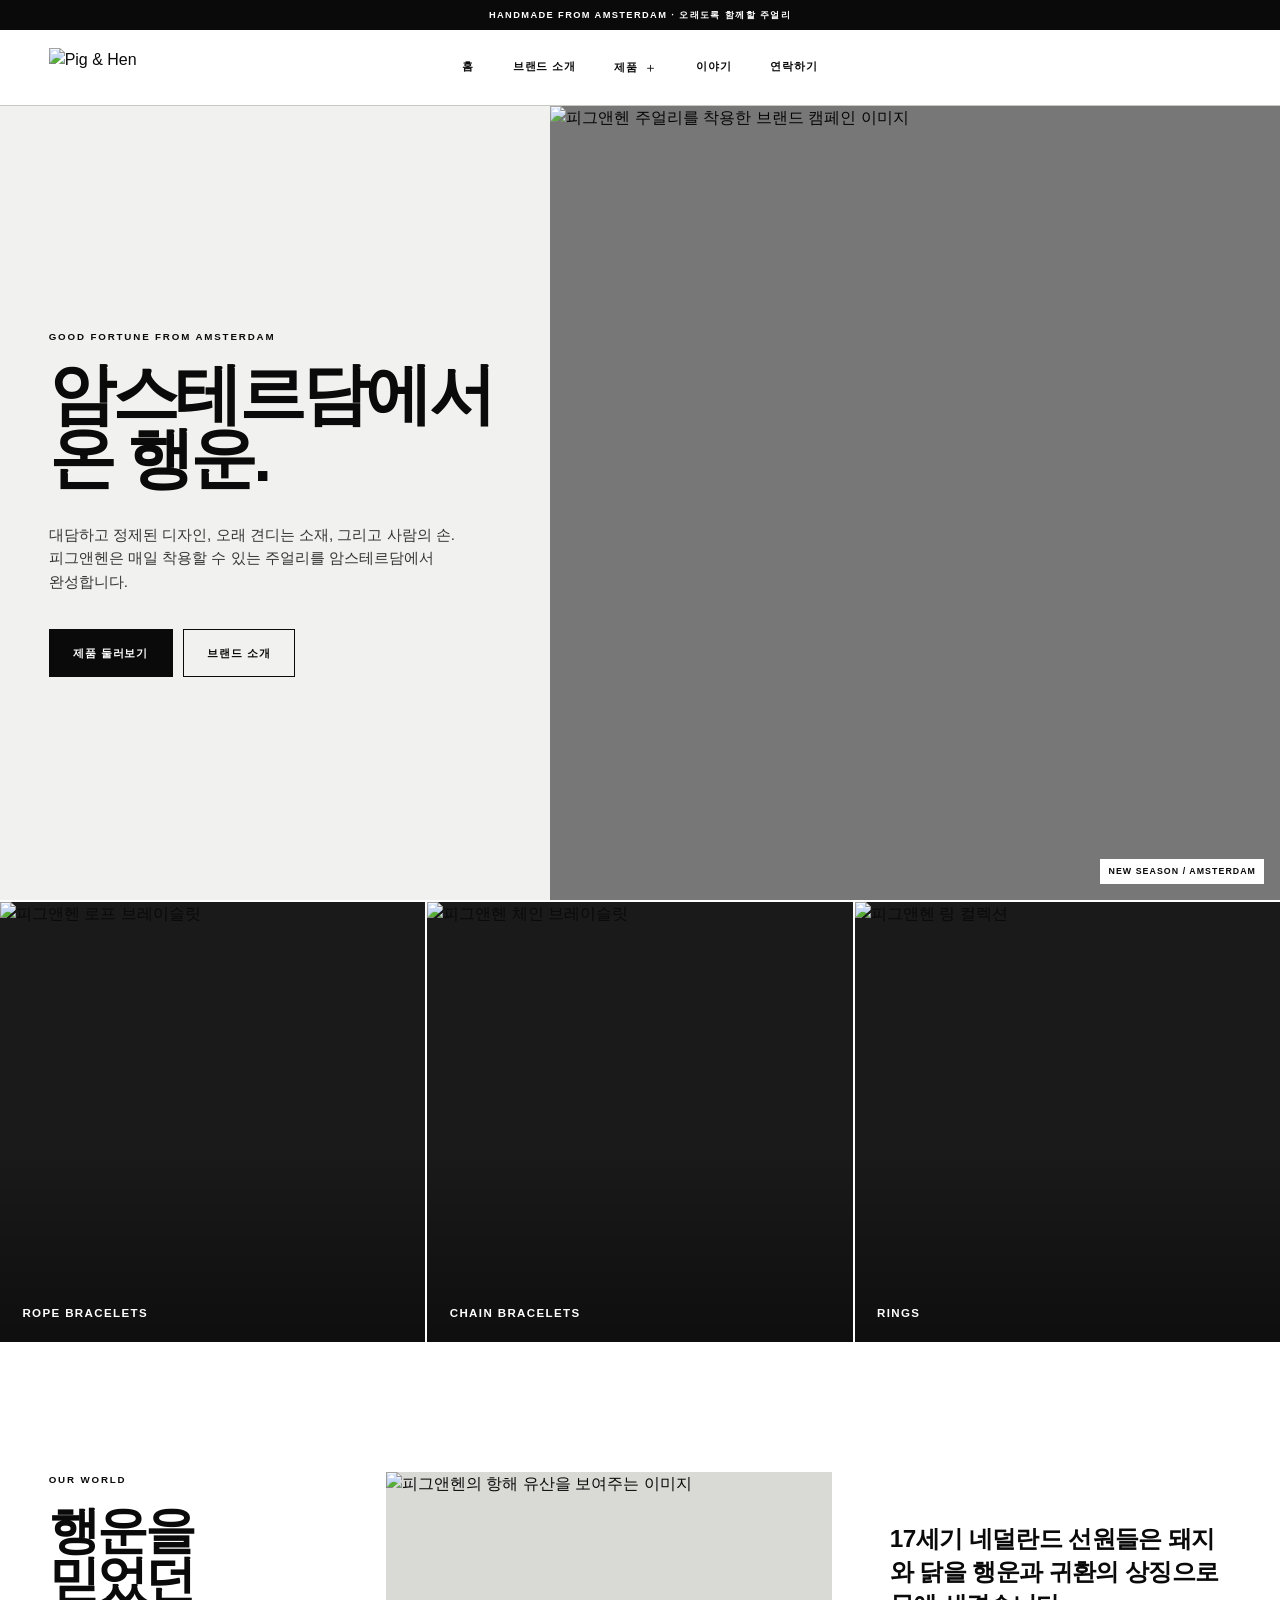
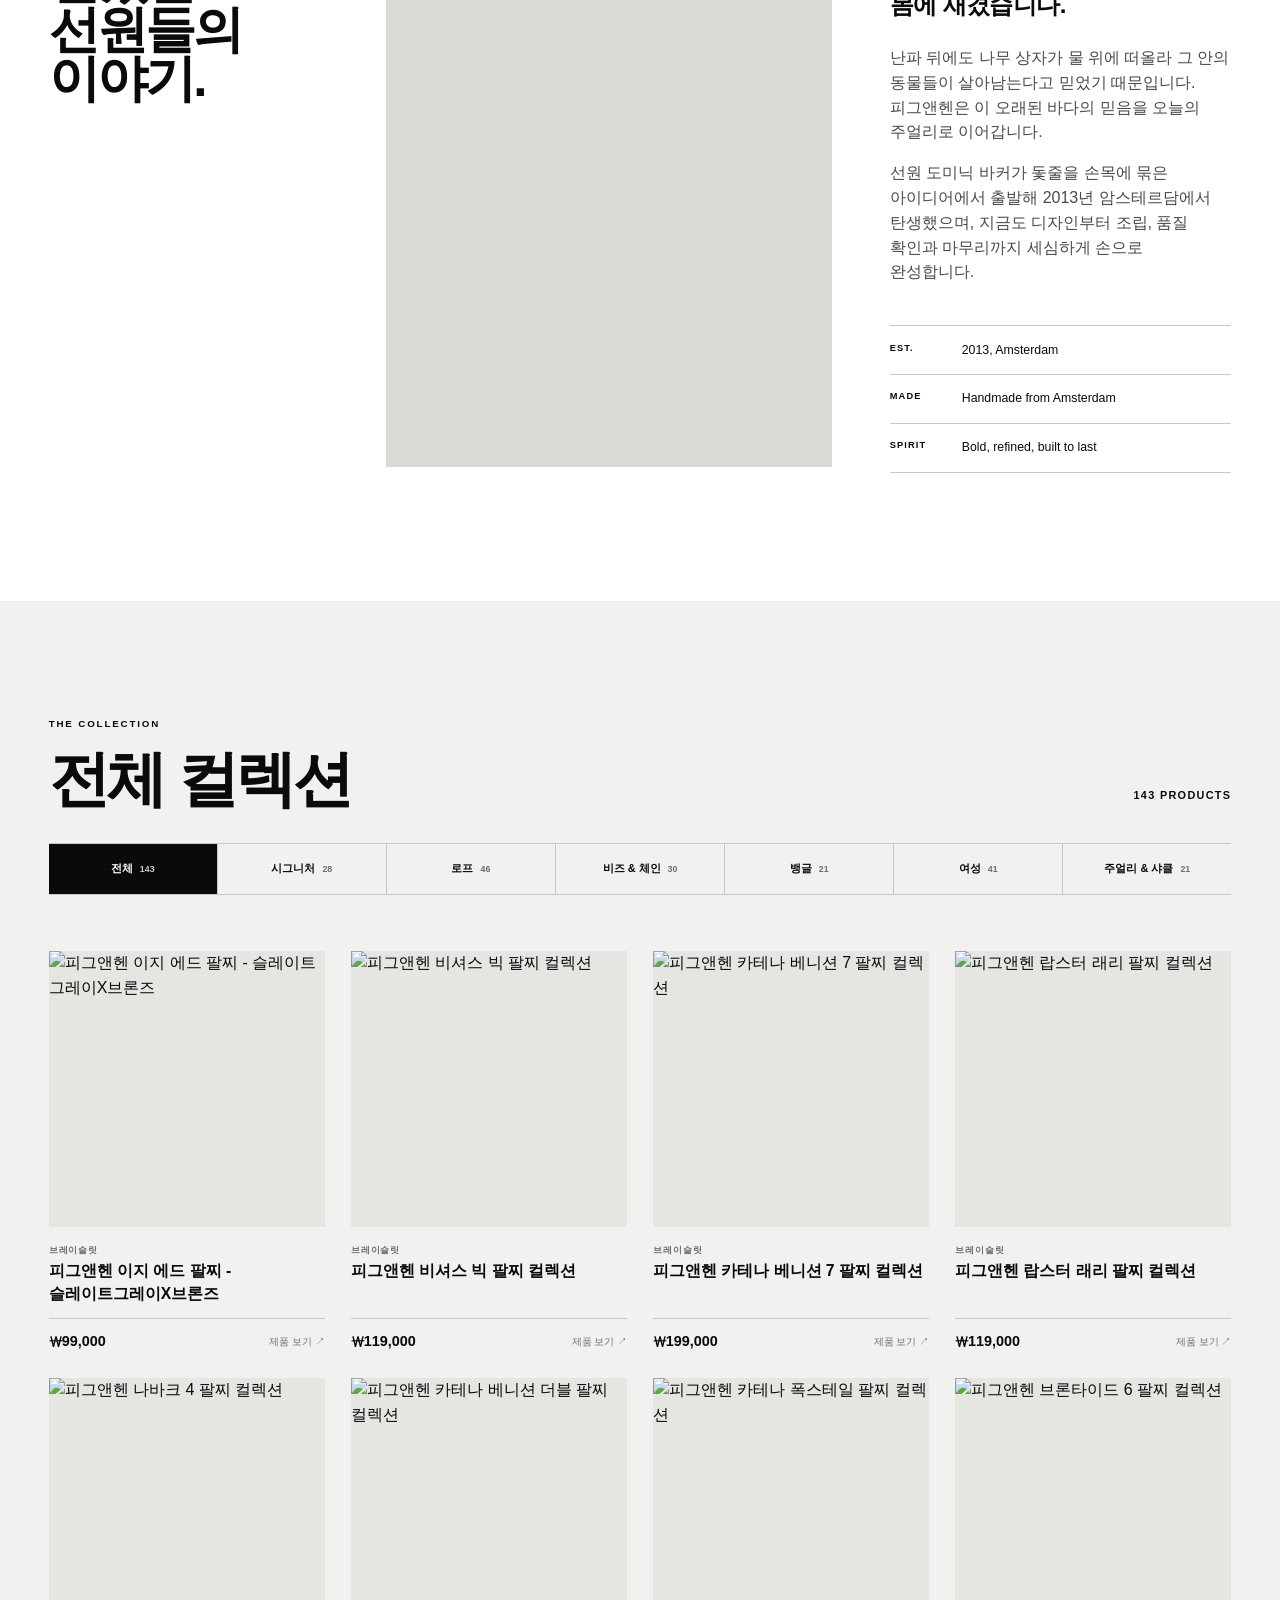
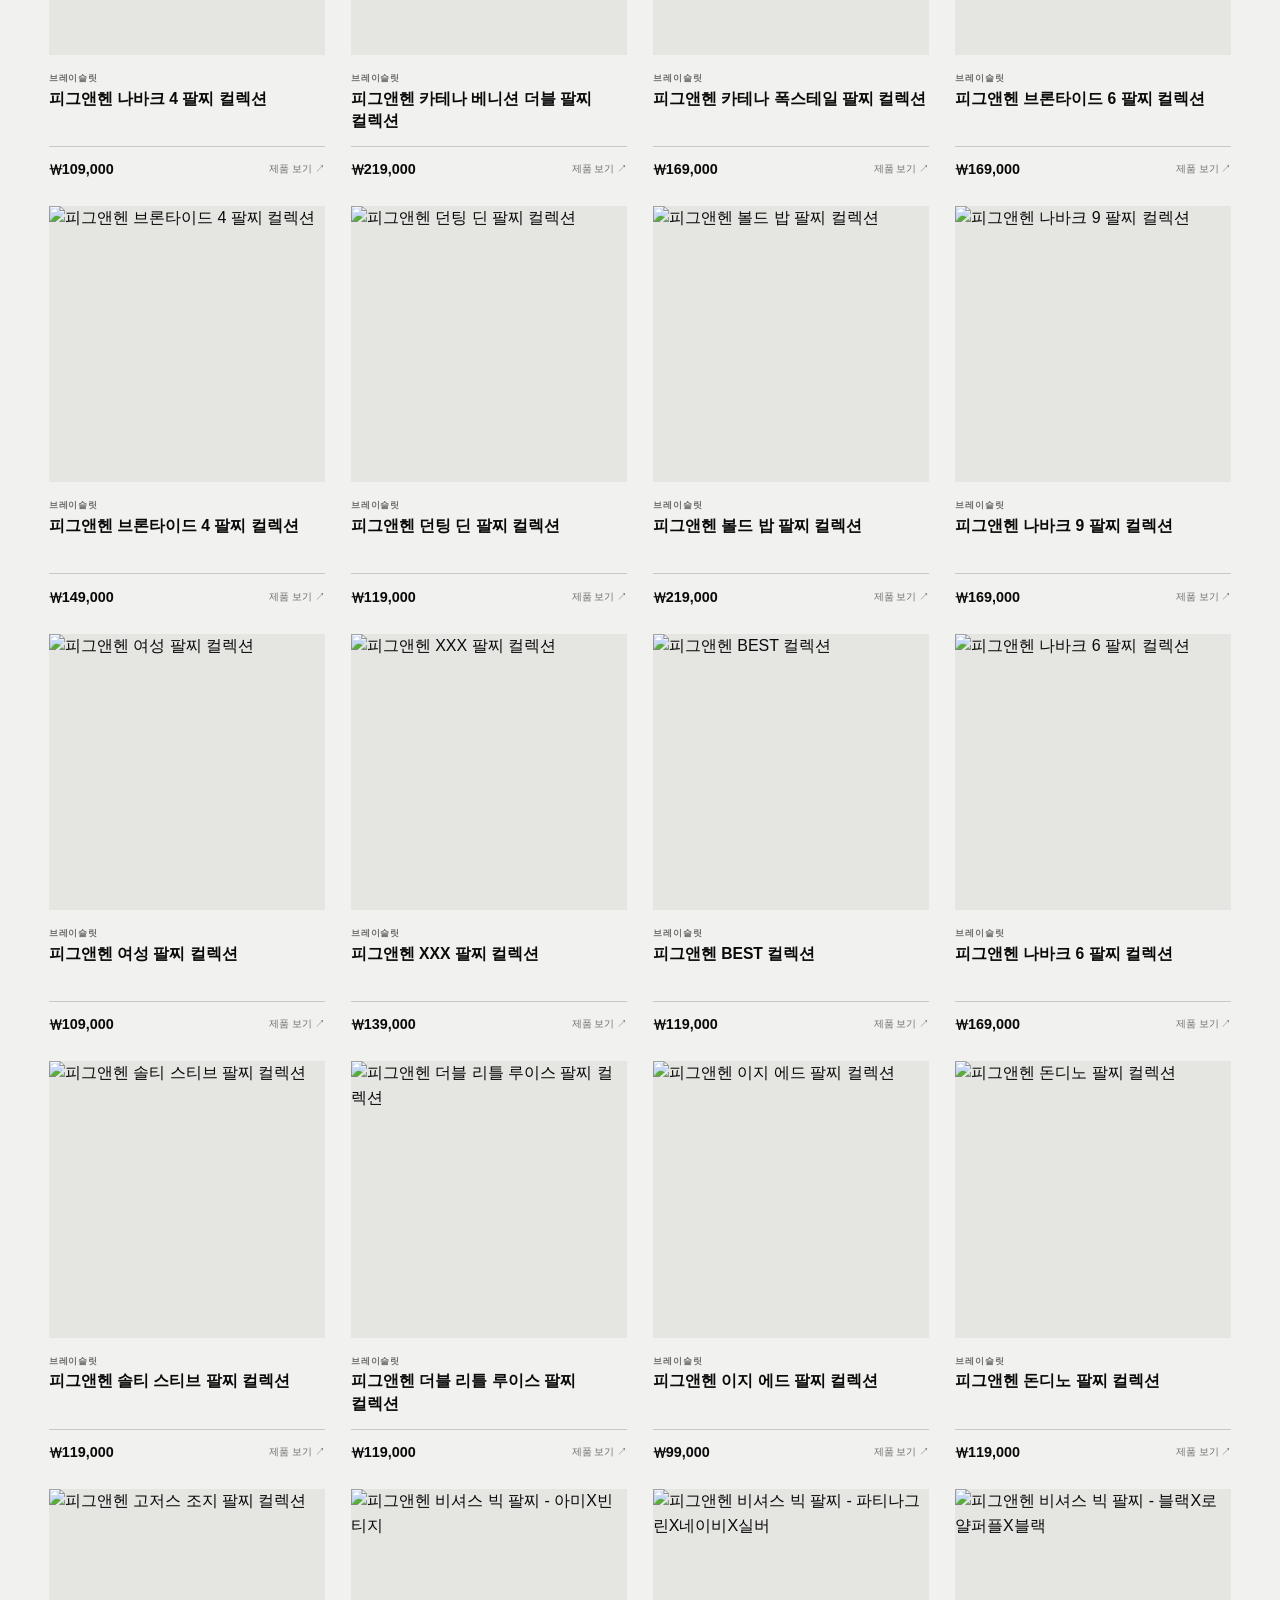
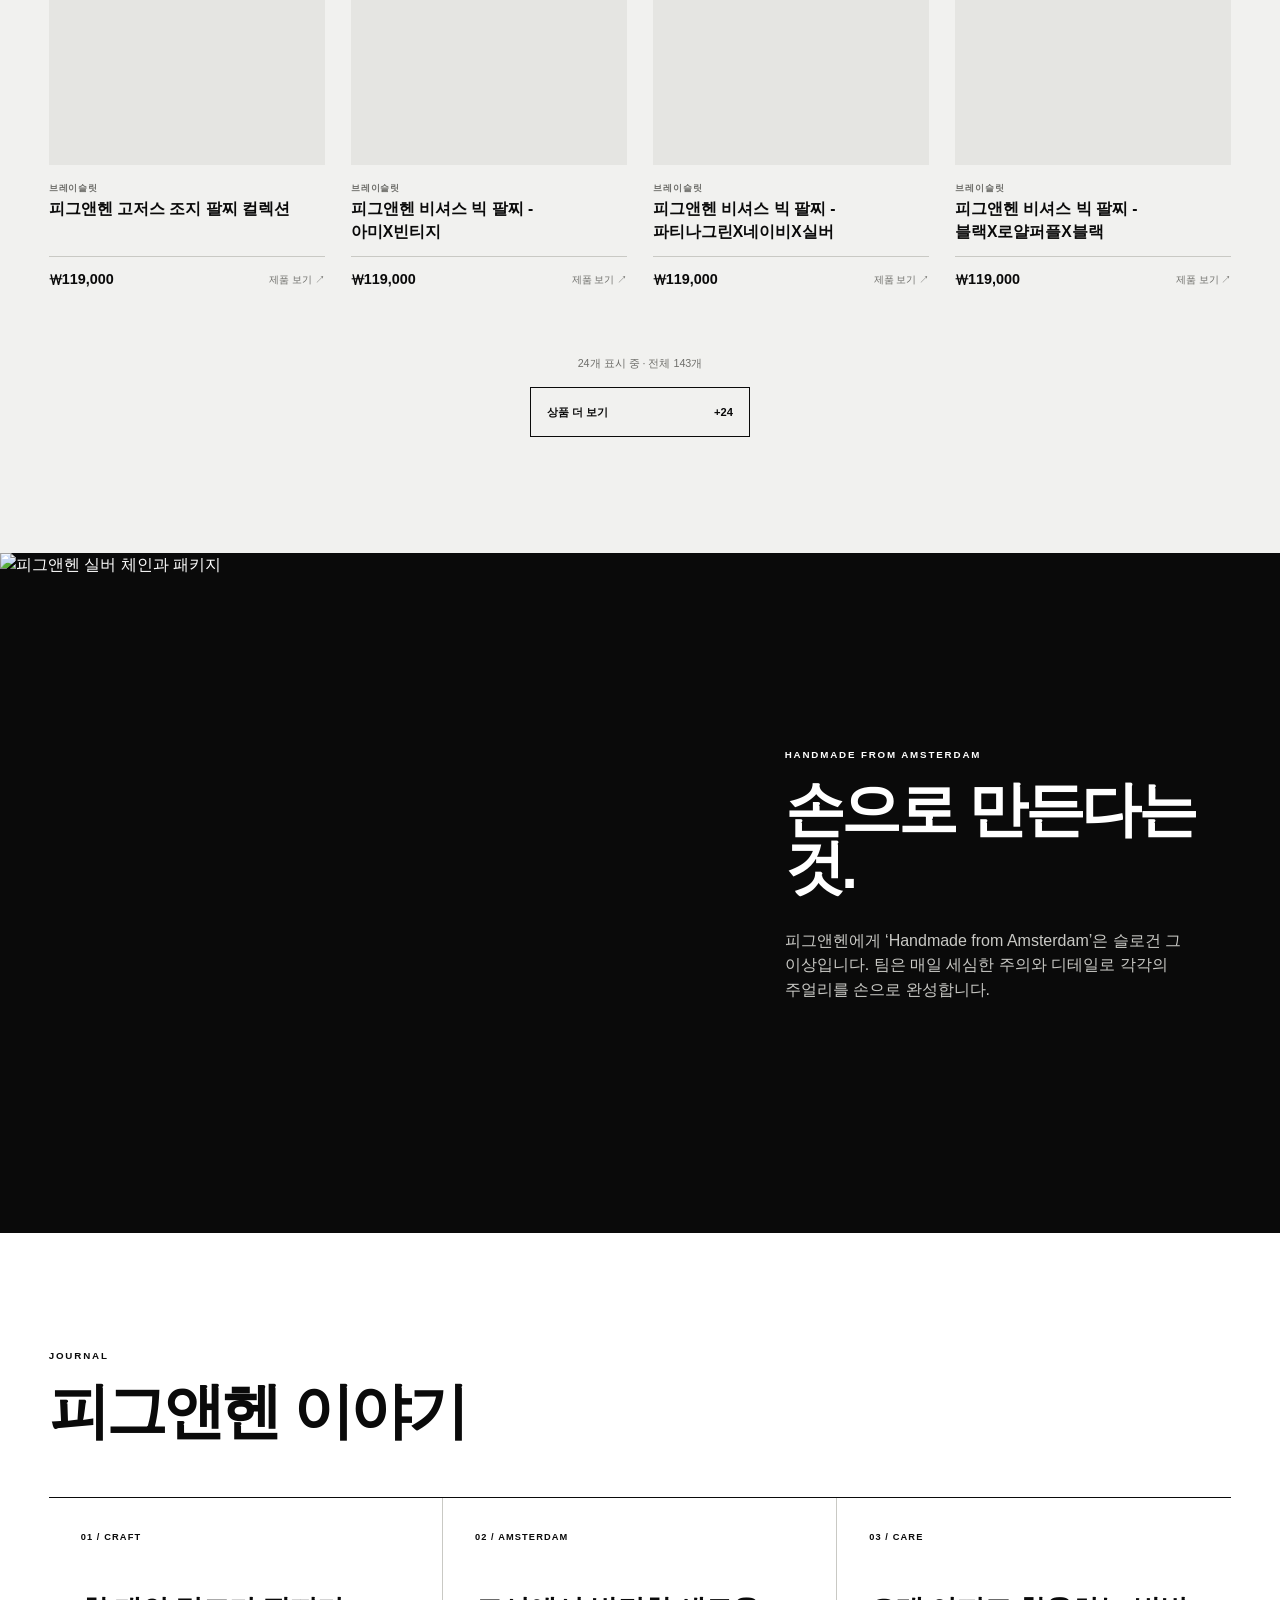
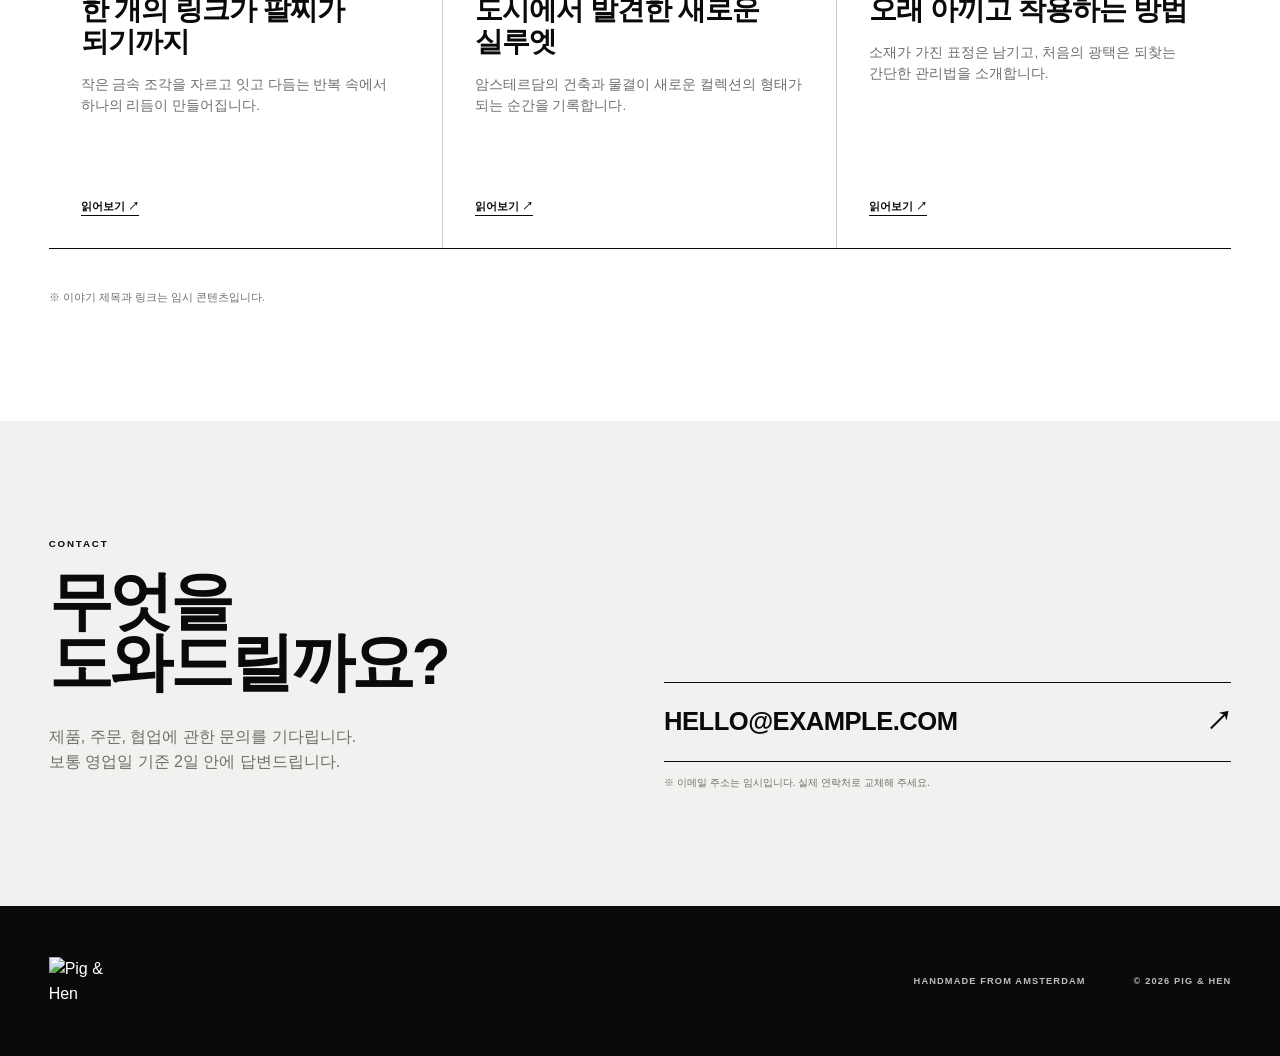
==== commit 635603cd: "Remove non-product external links" ====
--- a/index.html
+++ b/index.html
@@ -53,7 +53,7 @@
       </section>
 
       <section id="about" class="about" aria-labelledby="about-title">
-        <div class="about-intro reveal"><p class="eyebrow">Our world</p><h2 id="about-title">행운을 믿었던<br>선원들의 이야기.</h2><a class="arrow-link" href="https://pigandhen.asia/pages/our-world" target="_blank" rel="noopener noreferrer">본사 브랜드 스토리 보기 <span aria-hidden="true">↗</span></a></div>
+        <div class="about-intro reveal"><p class="eyebrow">Our world</p><h2 id="about-title">행운을 믿었던<br>선원들의 이야기.</h2></div>
         <div class="about-media reveal"><img src="https://pigandhen.asia/cdn/shop/files/origins.jpg?v=1776154547&amp;width=1200" alt="피그앤헨의 항해 유산을 보여주는 이미지" loading="lazy"></div>
         <div class="about-copy reveal">
           <p class="lead">17세기 네덜란드 선원들은 돼지와 닭을 행운과 귀환의 상징으로 몸에 새겼습니다.</p>
@@ -66,7 +66,7 @@
       <section id="products" class="products" aria-labelledby="products-title">
         <div class="section-heading reveal">
           <div><p class="eyebrow">The collection</p><h2 id="products-title" data-collection-title>전체 컬렉션</h2></div>
-          <div class="collection-meta"><strong data-product-count>143 PRODUCTS</strong><span>네이버 브랜드스토어 기준 · 2026.08.29</span></div>
+          <div class="collection-meta"><strong data-product-count>143 PRODUCTS</strong></div>
         </div>
         <nav class="collection-tabs reveal" aria-label="상품 분류">
           <button type="button" class="is-active" data-catalog-filter="all" aria-pressed="true" onclick="selectProductCategory('all')">전체 <span>143</span></button>
@@ -941,12 +941,11 @@
           <p id="catalog-status" aria-live="polite">24개 표시 중 · 전체 143개</p>
           <button class="load-more" type="button" data-load-more onclick="showMoreProducts()">상품 더 보기 <span aria-hidden="true">+24</span></button>
         </div>
-        <a class="collection-link reveal" href="https://brand.naver.com/supplyroute" target="_blank" rel="noopener noreferrer">네이버 브랜드스토어에서 전체 컬렉션 보기 <span aria-hidden="true">↗</span></a>
       </section>
 
       <section class="craft" aria-labelledby="craft-title">
         <div class="craft-media reveal"><img src="https://pigandhen.asia/cdn/shop/files/FW25_giftbox_herringbone_925_sterling_silver-38213.jpg?v=1771849317&amp;width=1400" alt="피그앤헨 실버 체인과 패키지" loading="lazy"></div>
-        <div class="craft-copy reveal"><p class="eyebrow">Handmade from Amsterdam</p><h2 id="craft-title">손으로 만든다는 것.</h2><p>피그앤헨에게 ‘Handmade from Amsterdam’은 슬로건 그 이상입니다. 팀은 매일 세심한 주의와 디테일로 각각의 주얼리를 손으로 완성합니다.</p><a class="button button-light" href="https://pigandhen.asia/pages/craftsmanship" target="_blank" rel="noopener noreferrer">공방 이야기 보기</a></div>
+        <div class="craft-copy reveal"><p class="eyebrow">Handmade from Amsterdam</p><h2 id="craft-title">손으로 만든다는 것.</h2><p>피그앤헨에게 ‘Handmade from Amsterdam’은 슬로건 그 이상입니다. 팀은 매일 세심한 주의와 디테일로 각각의 주얼리를 손으로 완성합니다.</p></div>
       </section>
 
       <section id="stories" class="stories" aria-labelledby="stories-title">
--- a/styles.css
+++ b/styles.css
@@ -35,9 +35,23 @@
 .brand { display: block; width: 185px; }
 .brand img { height: auto; object-fit: contain; }
 .primary-nav { grid-column: 2; display: flex; justify-content: center; gap: clamp(1.5rem, 3vw, 3.8rem); font-size: .68rem; font-weight: 700; letter-spacing: .08em; }
-.primary-nav a { position: relative; padding: 1rem 0; }
-.primary-nav a::after { content: ""; position: absolute; left: 0; right: 100%; bottom: .65rem; height: 1px; background: var(--black); transition: right .2s; }
-.primary-nav a:hover::after, .primary-nav a[aria-current="true"]::after { right: 0; }
+.primary-nav > a, .nav-products > a { position: relative; padding: 1rem 0; }
+.primary-nav > a::after, .nav-products > a::after { content: ""; position: absolute; left: 0; right: 100%; bottom: .65rem; height: 1px; background: var(--black); transition: right .2s; }
+.primary-nav > a:hover::after, .primary-nav > a[aria-current="true"]::after, .nav-products > a:hover::after, .nav-products > a[aria-current="true"]::after { right: 0; }
+.nav-products { position: relative; }
+.nav-products > a { display: flex; align-items: center; gap: .35rem; }
+.nav-chevron { font-size: .8rem; font-weight: 400; transition: transform .2s; }
+.product-submenu { position: absolute; top: calc(100% + 13px); left: 50%; width: min(720px, calc(100vw - 2rem)); display: grid; grid-template-columns: repeat(3, 1fr); gap: 0; padding: 1rem; background: var(--white); border: 1px solid var(--line); box-shadow: 0 16px 35px rgba(0,0,0,.1); opacity: 0; visibility: hidden; pointer-events: none; transform: translate(-50%, -8px); transition: opacity .2s, visibility .2s, transform .2s; }
+.product-submenu::before { content: ""; position: absolute; left: 0; right: 0; top: -16px; height: 16px; }
+.product-submenu a { min-height: 74px; display: flex; flex-direction: column; justify-content: center; gap: .25rem; padding: .85rem 1rem; border-bottom: 1px solid var(--line); font-size: .72rem; letter-spacing: 0; transition: background .2s; }
+.product-submenu a:nth-last-child(-n+3) { border-bottom: 0; }
+.product-submenu a:hover, .product-submenu a:focus-visible { background: var(--cloud); }
+.product-submenu strong { font-weight: 700; }
+.product-submenu span { color: var(--gray); font-size: .55rem; font-weight: 600; letter-spacing: .09em; text-transform: uppercase; }
+.nav-products:hover .product-submenu, .nav-products:focus-within .product-submenu, .nav-products.is-open .product-submenu { opacity: 1; visibility: visible; pointer-events: auto; transform: translate(-50%, 0); }
+.nav-products:hover .nav-chevron, .nav-products:focus-within .nav-chevron, .nav-products.is-open .nav-chevron { transform: rotate(45deg); }
+.nav-products.is-dismissed .product-submenu { opacity: 0; visibility: hidden; pointer-events: none; transform: translate(-50%, -8px); }
+.nav-products.is-dismissed .nav-chevron { transform: none; }
 .menu-toggle { display: none; justify-self: end; width: 48px; height: 48px; padding: 0; border: 0; background: transparent; }
 .menu-toggle > span:not(.sr-only) { display: block; width: 24px; height: 1px; margin: 7px auto; background: currentColor; transition: transform .2s; }
 
@@ -84,10 +98,16 @@
 .collection-meta { display: flex; flex-direction: column; align-items: flex-end; gap: .35rem; padding-bottom: .35rem; text-align: right; }
 .collection-meta strong { font-size: .68rem; letter-spacing: .12em; }
 .collection-meta span { color: var(--gray); font-size: .65rem; }
+.collection-tabs { display: flex; gap: 0; margin: -1.4rem 0 3.5rem; border-top: 1px solid var(--line); border-bottom: 1px solid var(--line); }
+.collection-tabs button { min-height: 50px; flex: 1; padding: .7rem .75rem; border: 0; border-right: 1px solid var(--line); background: transparent; font-size: .68rem; font-weight: 650; white-space: nowrap; cursor: pointer; }
+.collection-tabs button:last-child { border-right: 0; }
+.collection-tabs button span { margin-left: .25rem; color: var(--gray); font-size: .55rem; }
+.collection-tabs button:hover, .collection-tabs button.is-active { background: var(--black); color: var(--white); }
+.collection-tabs button:hover span, .collection-tabs button.is-active span { color: #c9c9c5; }
 .catalog { display: grid; grid-template-columns: repeat(4, 1fr); gap: clamp(1rem, 2vw, 2rem); }
 .catalog-item { min-width: 0; display: block; cursor: pointer; }
 .catalog-item[hidden] { display: none; }
-.catalog-image { position: relative; aspect-ratio: 4 / 5; overflow: hidden; background: #e5e5e2; }
+.catalog-image { position: relative; aspect-ratio: 1 / 1; overflow: hidden; background: #e5e5e2; }
 .catalog-image img { transition: transform .45s; }
 .catalog-image span { position: absolute; top: .65rem; left: .65rem; padding: .28rem .45rem; background: var(--black); color: var(--white); font-size: .5rem; font-weight: 700; letter-spacing: .1em; }
 .catalog-item:hover .catalog-image img { transform: scale(1.025); }
@@ -153,11 +173,19 @@
   .menu-toggle { display: block; z-index: 2; }
   .menu-toggle[aria-expanded="true"] > span:nth-of-type(2) { transform: translateY(4px) rotate(45deg); }
   .menu-toggle[aria-expanded="true"] > span:nth-of-type(3) { transform: translateY(-4px) rotate(-45deg); }
-  .primary-nav { position: fixed; inset: 94px 0 0; display: flex; flex-direction: column; justify-content: flex-start; gap: 0; padding: 2rem var(--pad); background: var(--white); transform: translateX(100%); visibility: hidden; transition: transform .3s, visibility .3s; }
+  .primary-nav { position: fixed; inset: 94px 0 0; display: flex; flex-direction: column; justify-content: flex-start; gap: 0; padding: 2rem var(--pad); background: var(--white); overflow-y: auto; transform: translateX(100%); visibility: hidden; transition: transform .3s, visibility .3s; }
   .site-header.is-scrolled .primary-nav { inset-block-start: 66px; }
   .primary-nav.is-open { transform: none; visibility: visible; }
-  .primary-nav a { padding: 1.15rem 0; border-bottom: 1px solid var(--line); font-size: 1.15rem; letter-spacing: -.01em; }
-  .primary-nav a::after { display: none; }
+  .primary-nav > a, .nav-products > a { padding: 1.15rem 0; border-bottom: 1px solid var(--line); font-size: 1.15rem; letter-spacing: -.01em; }
+  .primary-nav > a::after, .nav-products > a::after { display: none; }
+  .nav-products { width: 100%; }
+  .nav-products > a { justify-content: space-between; }
+  .product-submenu { position: static; width: 100%; max-height: 0; grid-template-columns: 1fr; padding: 0; border: 0; box-shadow: none; overflow: hidden; opacity: 1; visibility: hidden; pointer-events: none; transform: none; transition: max-height .3s, visibility .3s; }
+  .product-submenu::before { display: none; }
+  .product-submenu a { min-height: 52px; padding: .75rem 1rem; border-bottom: 1px solid var(--line); font-size: .82rem; }
+  .product-submenu a:nth-last-child(-n+3) { border-bottom: 1px solid var(--line); }
+  .nav-products:hover .product-submenu, .nav-products:focus-within .product-submenu { max-height: 0; visibility: hidden; pointer-events: none; transform: none; }
+  .nav-products.is-open .product-submenu { max-height: 440px; visibility: visible; pointer-events: auto; }
   .hero { min-height: auto; grid-template-columns: 1fr; }
   .hero-copy { min-height: 500px; padding-top: 5rem; padding-bottom: 5rem; }
   .hero h1 { font-size: clamp(3rem, 13vw, 4.6rem); }
@@ -169,6 +197,8 @@
   .about-media { aspect-ratio: 4 / 5; }
   .section-heading { align-items: flex-start; flex-direction: column; }
   .collection-meta { align-items: flex-start; text-align: left; }
+  .collection-tabs { margin-top: -1.5rem; overflow-x: auto; scrollbar-gutter: stable; }
+  .collection-tabs button { min-width: max-content; flex: 0 0 auto; padding-inline: 1rem; }
   .catalog { grid-template-columns: repeat(2, 1fr); gap: 2.5rem .7rem; }
   .craft { grid-template-columns: 1fr; }
   .craft-media { min-height: 70svh; }
@@ -183,7 +213,7 @@
   .hero-actions { flex-direction: column; }
   .button { width: 100%; }
   .catalog { grid-template-columns: 1fr; gap: 3rem; }
-  .catalog-image { aspect-ratio: 4 / 5; }
+  .catalog-image { aspect-ratio: 1 / 1; }
   .contact-action a { font-size: .95rem; }
 }
 
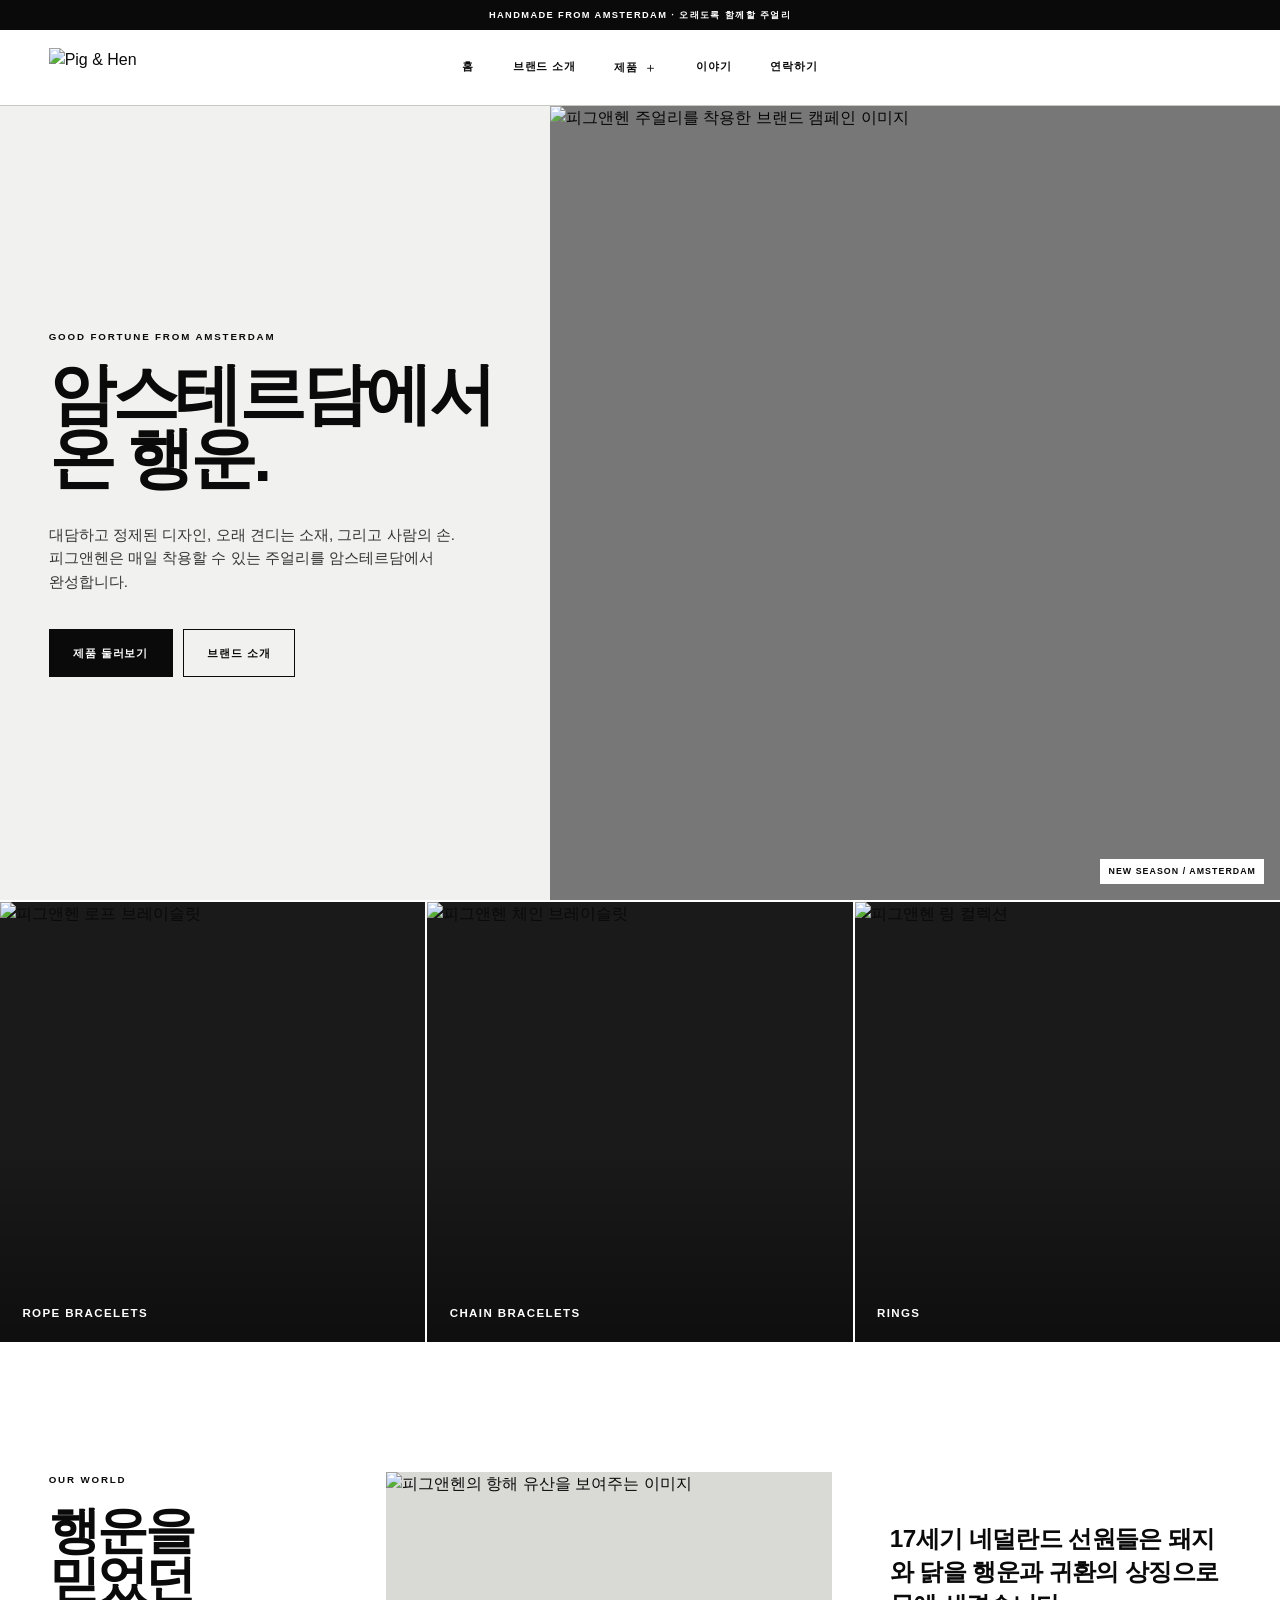
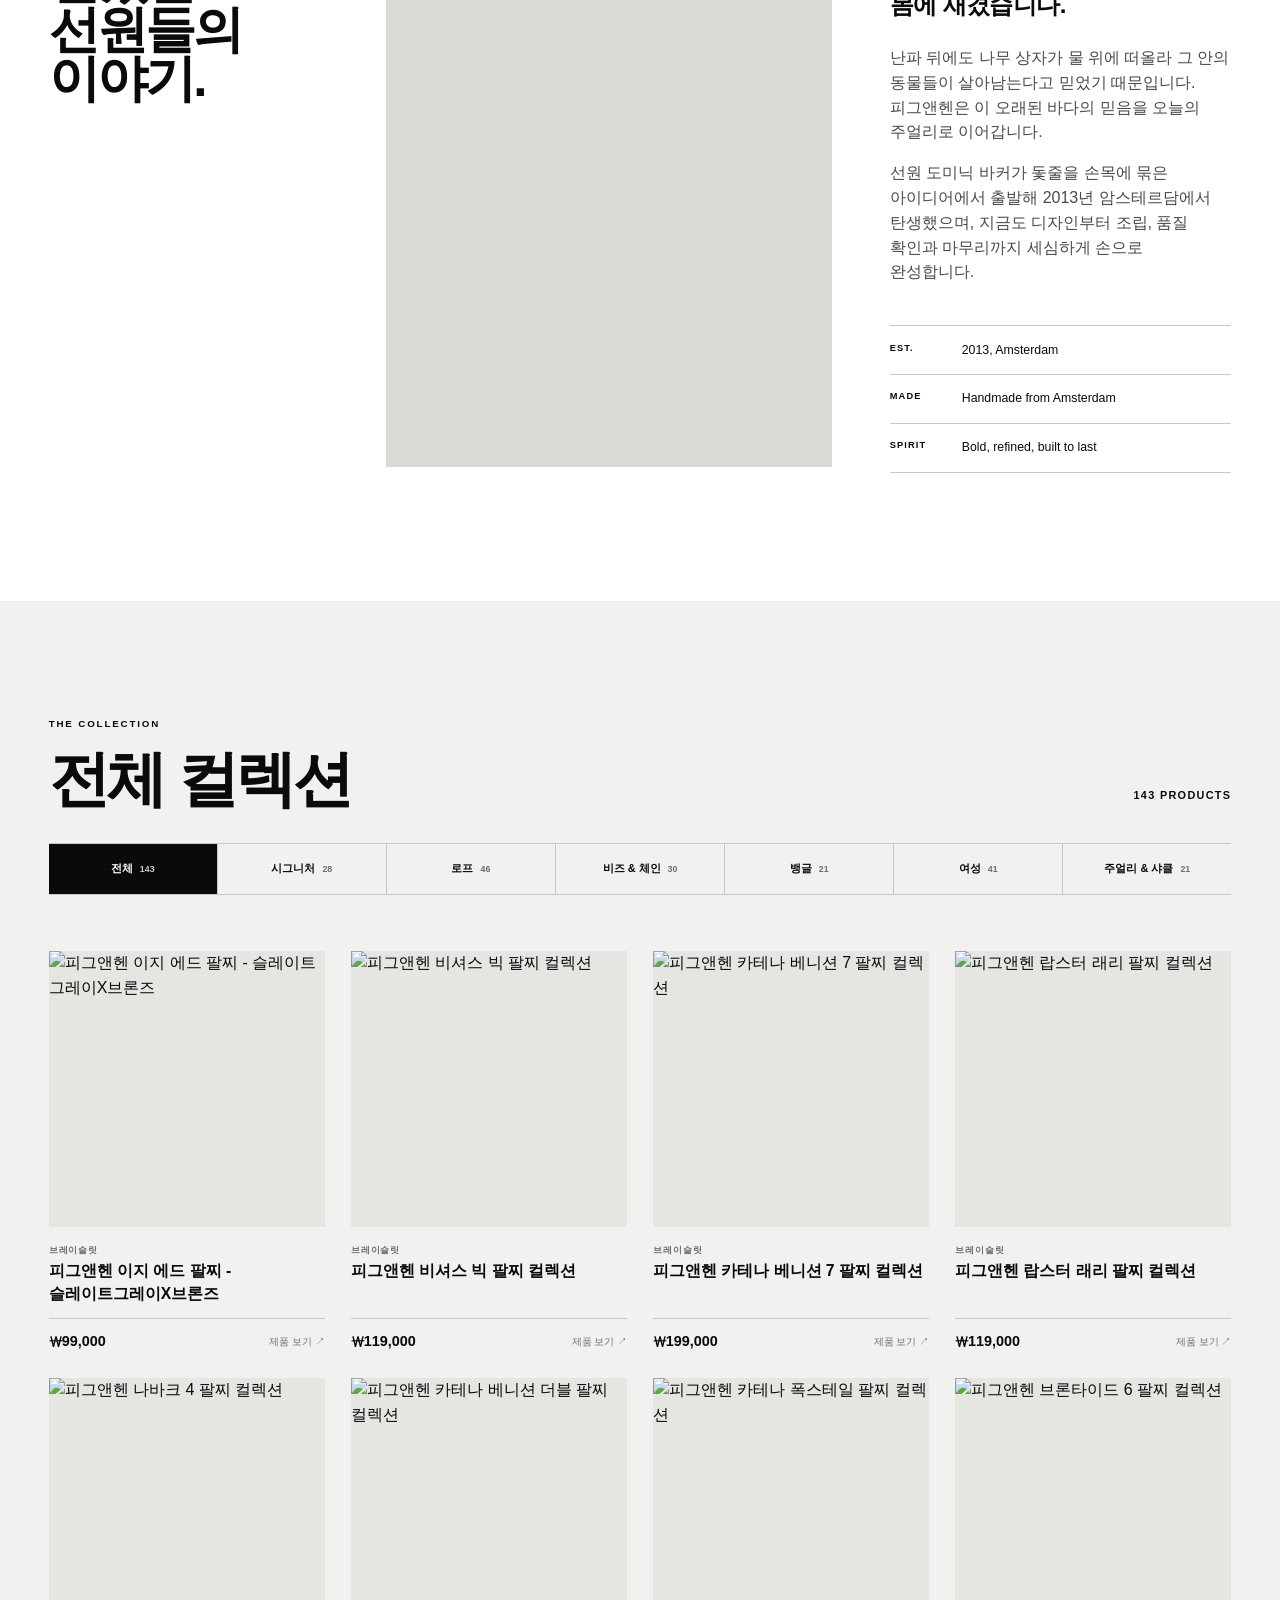
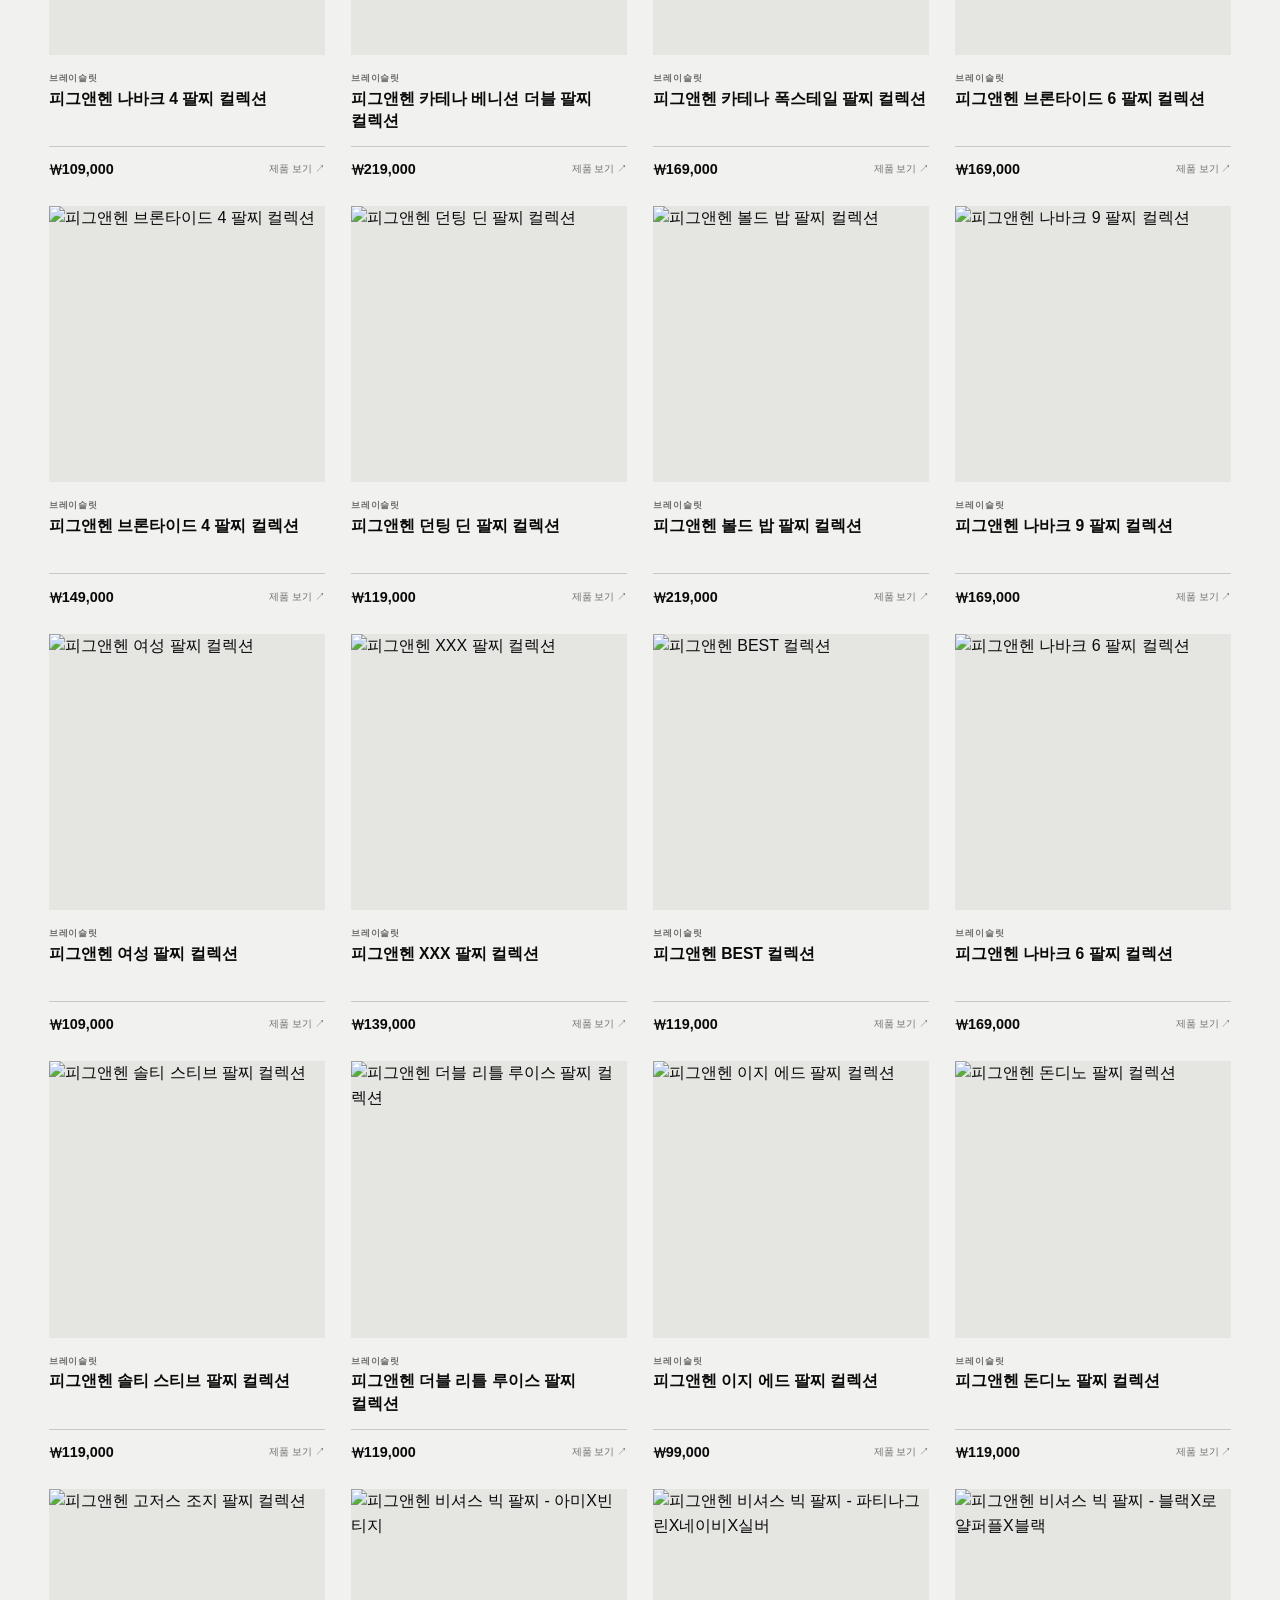
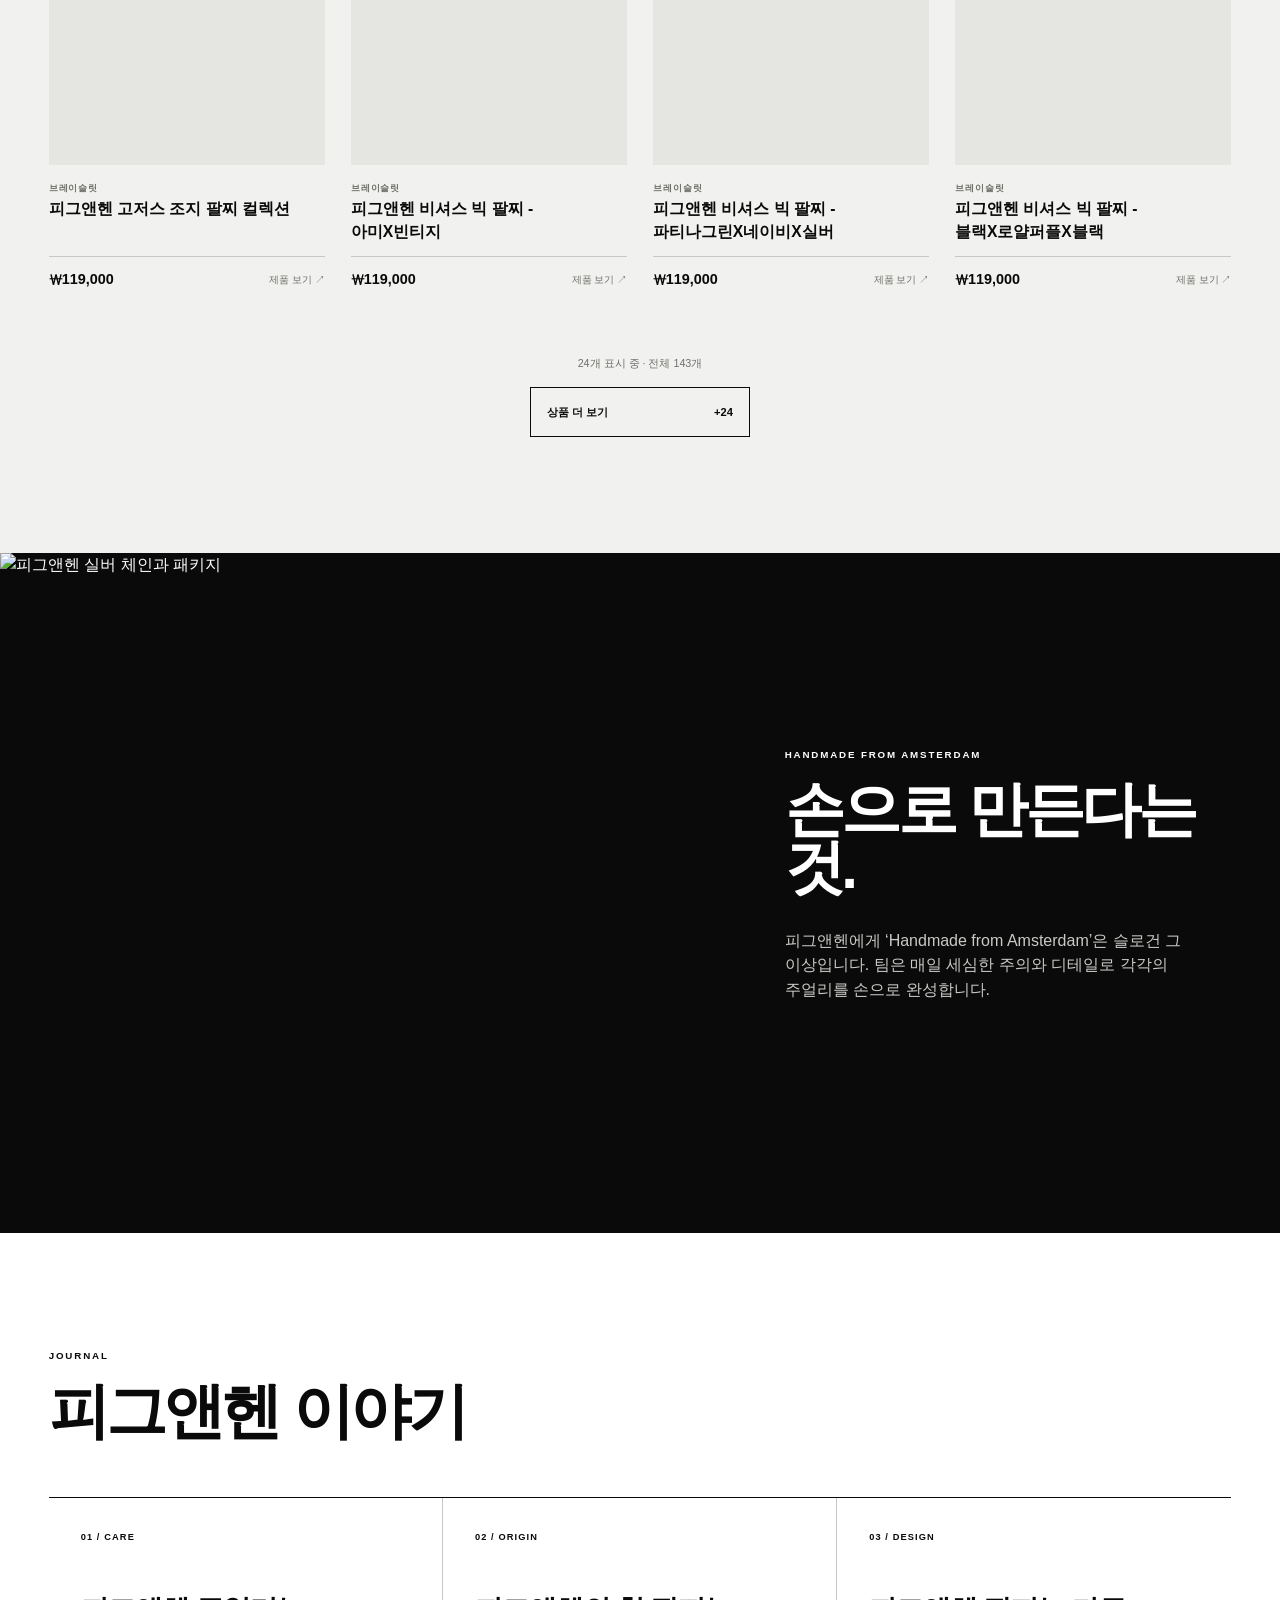
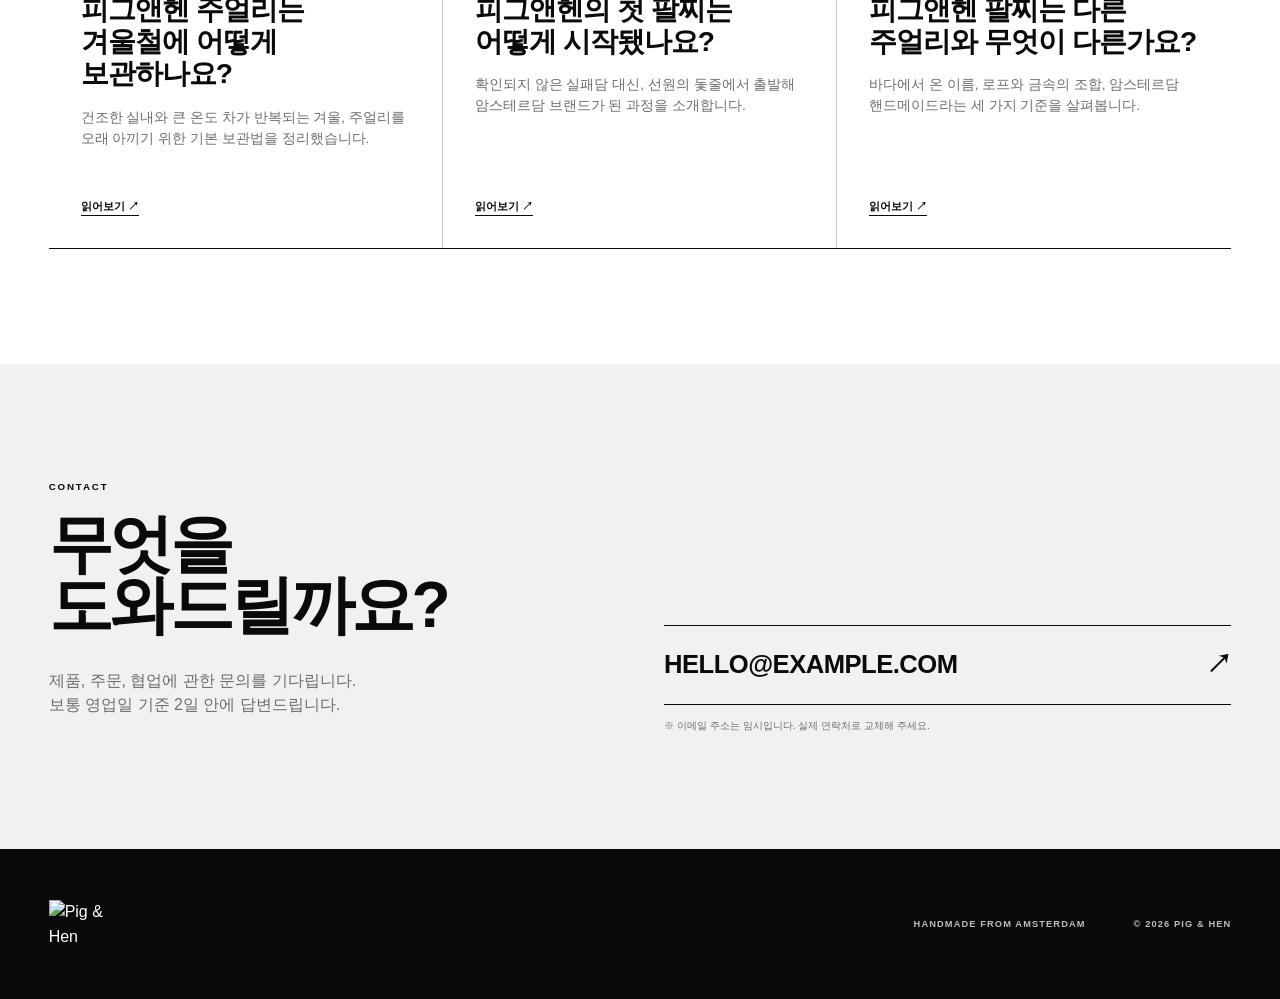
==== commit 08ad41e9: "Show published stories on homepage" ====
--- a/index.html
+++ b/index.html
@@ -951,10 +951,10 @@
       <section id="stories" class="stories" aria-labelledby="stories-title">
         <div class="section-heading reveal"><div><p class="eyebrow">Journal</p><h2 id="stories-title">피그앤헨 이야기</h2></div></div>
         <div class="story-grid">
-          <article class="story reveal"><p>01 / CRAFT</p><h3>한 개의 링크가 팔찌가 되기까지</h3><span>작은 금속 조각을 자르고 잇고 다듬는 반복 속에서 하나의 리듬이 만들어집니다.</span><a href="#contact">읽어보기 ↗</a></article>
-          <article class="story reveal"><p>02 / AMSTERDAM</p><h3>도시에서 발견한 새로운 실루엣</h3><span>암스테르담의 건축과 물결이 새로운 컬렉션의 형태가 되는 순간을 기록합니다.</span><a href="#contact">읽어보기 ↗</a></article>
-          <article class="story reveal"><p>03 / CARE</p><h3>오래 아끼고 착용하는 방법</h3><span>소재가 가진 표정은 남기고, 처음의 광택은 되찾는 간단한 관리법을 소개합니다.</span><a href="#contact">읽어보기 ↗</a></article>
-        </div><p class="placeholder-note">※ 이야기 제목과 링크는 임시 콘텐츠입니다.</p>
+          <article class="story reveal"><p>01 / CARE</p><h3>피그앤헨 주얼리는 겨울철에 어떻게 보관하나요?</h3><span>건조한 실내와 큰 온도 차가 반복되는 겨울, 주얼리를 오래 아끼기 위한 기본 보관법을 정리했습니다.</span><a href="story/?slug=how-to-store-jewelry-in-winter">읽어보기 ↗</a></article>
+          <article class="story reveal"><p>02 / ORIGIN</p><h3>피그앤헨의 첫 팔찌는 어떻게 시작됐나요?</h3><span>확인되지 않은 실패담 대신, 선원의 돛줄에서 출발해 암스테르담 브랜드가 된 과정을 소개합니다.</span><a href="story/?slug=how-did-the-first-pig-and-hen-bracelet-begin">읽어보기 ↗</a></article>
+          <article class="story reveal"><p>03 / DESIGN</p><h3>피그앤헨 팔찌는 다른 주얼리와 무엇이 다른가요?</h3><span>바다에서 온 이름, 로프와 금속의 조합, 암스테르담 핸드메이드라는 세 가지 기준을 살펴봅니다.</span><a href="story/?slug=what-makes-pig-and-hen-jewelry-different">읽어보기 ↗</a></article>
+        </div>
       </section>
 
       <section id="contact" class="contact" aria-labelledby="contact-title"><div class="contact-copy reveal"><p class="eyebrow">Contact</p><h2 id="contact-title">무엇을 도와드릴까요?</h2><p>제품, 주문, 협업에 관한 문의를 기다립니다.<br>보통 영업일 기준 2일 안에 답변드립니다.</p></div><div class="contact-action reveal"><a href="mailto:hello@example.com">HELLO@EXAMPLE.COM <span aria-hidden="true">↗</span></a><p>※ 이메일 주소는 임시입니다. 실제 연락처로 교체해 주세요.</p></div></section>
--- a/styles.css
+++ b/styles.css
@@ -65,8 +65,6 @@
 .button-dark { background: var(--black); color: var(--white); }
 .button-dark:hover { background: transparent; color: var(--black); }
 .button-outline:hover { background: var(--black); color: var(--white); }
-.button-light { border-color: var(--white); background: var(--white); color: var(--black); }
-.button-light:hover { background: transparent; color: var(--white); }
 .hero-media { position: relative; min-height: 560px; overflow: hidden; background: #777; }
 .hero-media img { filter: saturate(.82) contrast(1.03); }
 .hero-media span { position: absolute; right: 1rem; bottom: 1rem; padding: .35rem .5rem; background: var(--white); font-size: .55rem; font-weight: 700; letter-spacing: .12em; }
@@ -81,7 +79,6 @@
 .about { max-width: var(--page); margin: auto; display: grid; grid-template-columns: .72fr 1.15fr .88fr; gap: clamp(2rem, 4.5vw, 5rem); align-items: start; padding: clamp(6rem, 10vw, 11rem) var(--pad); background: var(--white); }
 .about-intro { position: sticky; top: 120px; }
 .about h2 { font-size: clamp(2.3rem, 4vw, 4.8rem); }
-.arrow-link { display: inline-block; padding: .65rem 0; border-bottom: 1px solid var(--black); font-size: .69rem; font-weight: 700; letter-spacing: .03em; }
 .about-media { aspect-ratio: 3 / 4; overflow: hidden; background: var(--stone); }
 .about-copy { padding-top: clamp(1rem, 4vw, 5rem); }
 .about-copy .lead { color: var(--black); font-size: clamp(1.25rem, 1.9vw, 1.8rem); font-weight: 600; line-height: 1.35; letter-spacing: -.025em; }
@@ -123,8 +120,6 @@
 .load-more:hover { background: var(--black); color: var(--white); }
 .load-more:active { transform: translateY(1px); }
 .load-more[hidden] { display: none; }
-.collection-link { width: 100%; display: flex; align-items: center; justify-content: space-between; margin-top: 4rem; padding: 1.2rem 0; border-top: 1px solid var(--black); border-bottom: 1px solid var(--black); font-size: .77rem; font-weight: 700; }
-.collection-link:hover { background: var(--black); color: var(--white); padding-inline: 1rem; }
 .placeholder-note { margin: 2.5rem 0 0; color: var(--gray); font-size: .68rem; }
 
 .craft { max-width: var(--page); margin: auto; display: grid; grid-template-columns: 1.15fr .85fr; min-height: 680px; background: var(--black); color: var(--white); }
